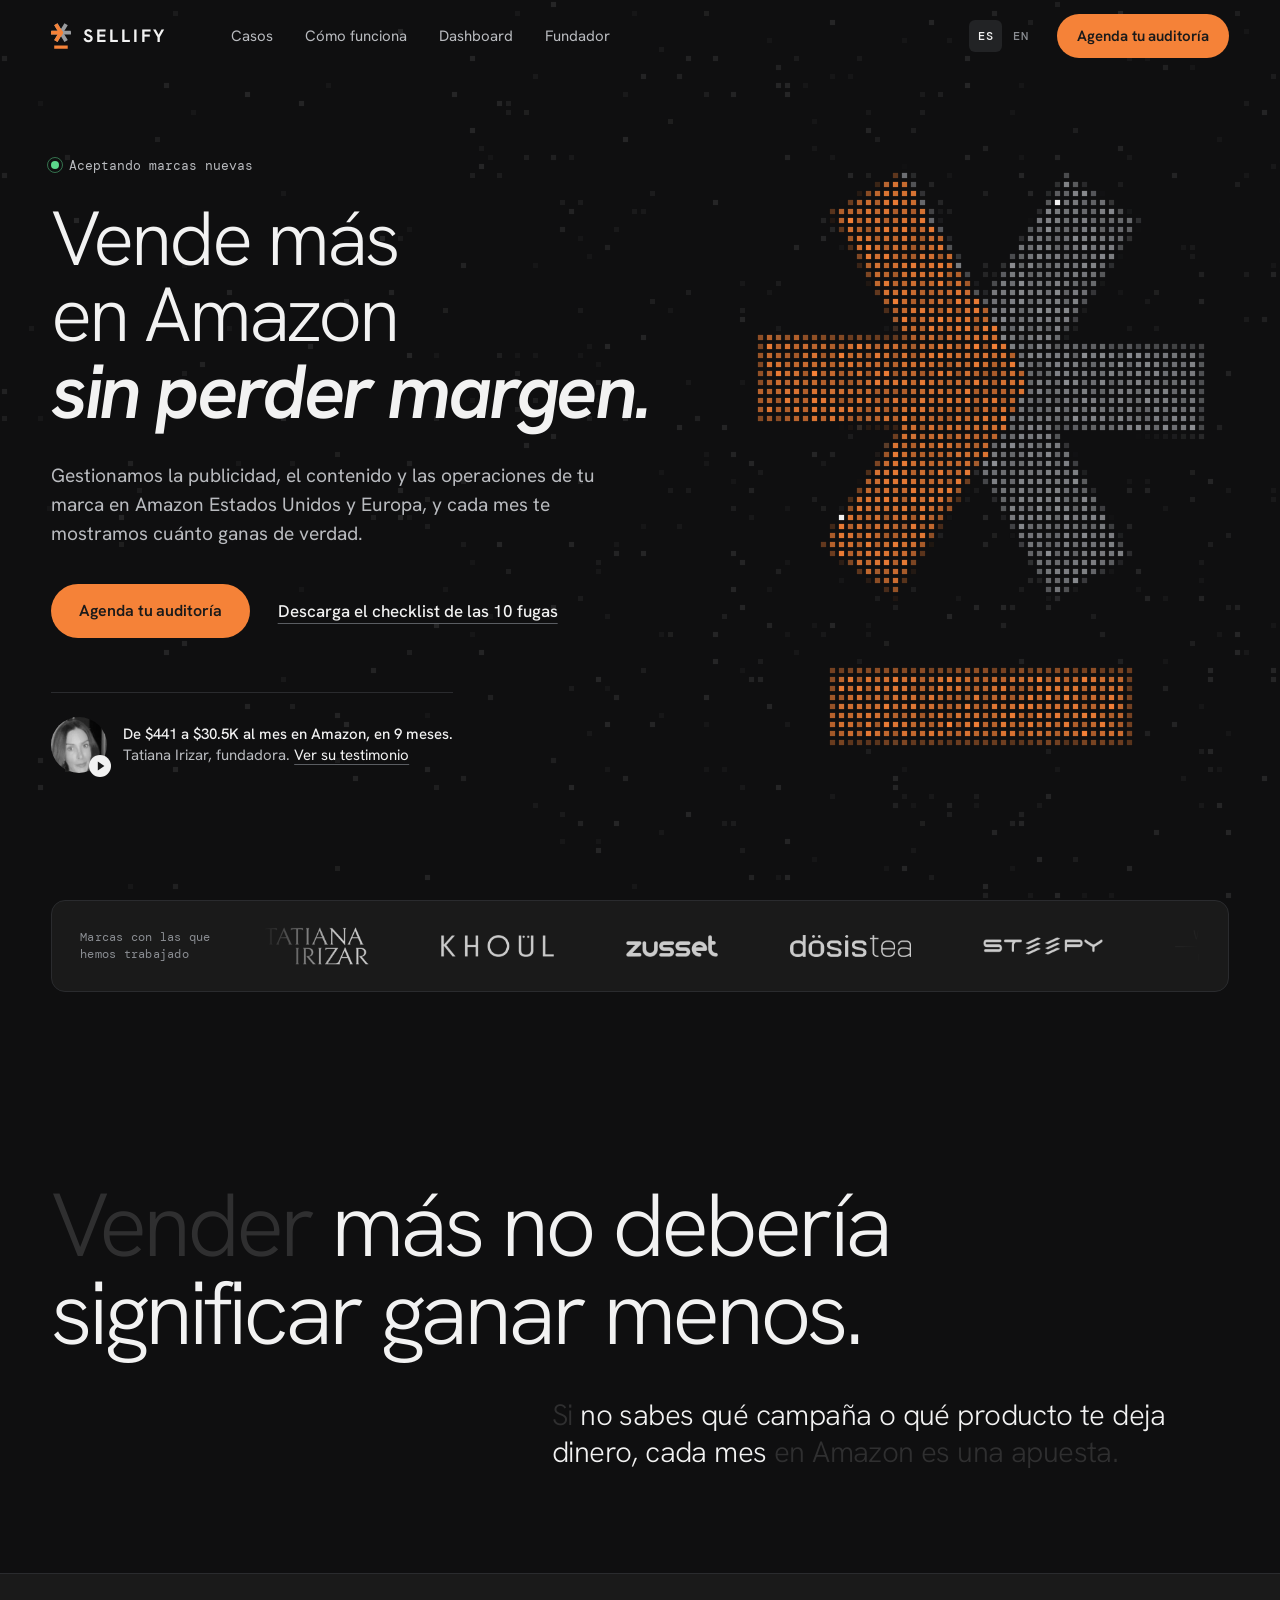
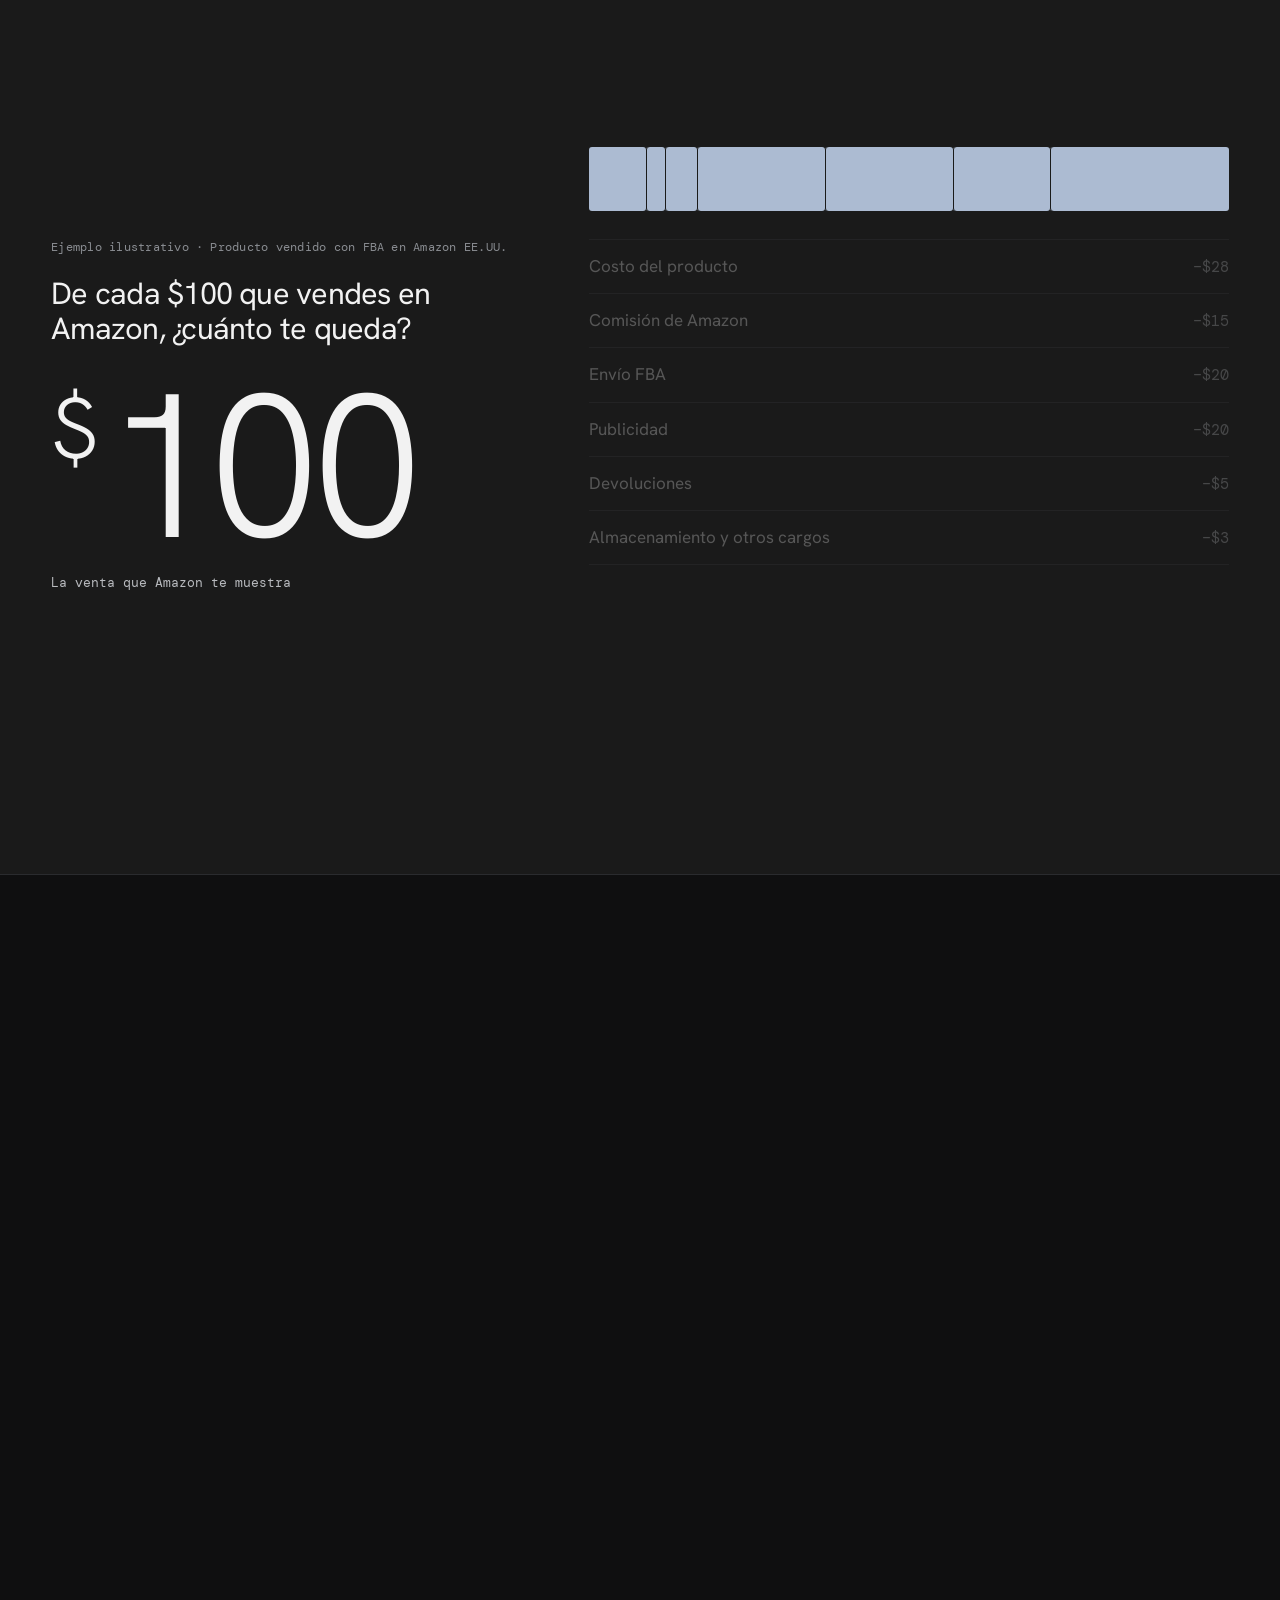
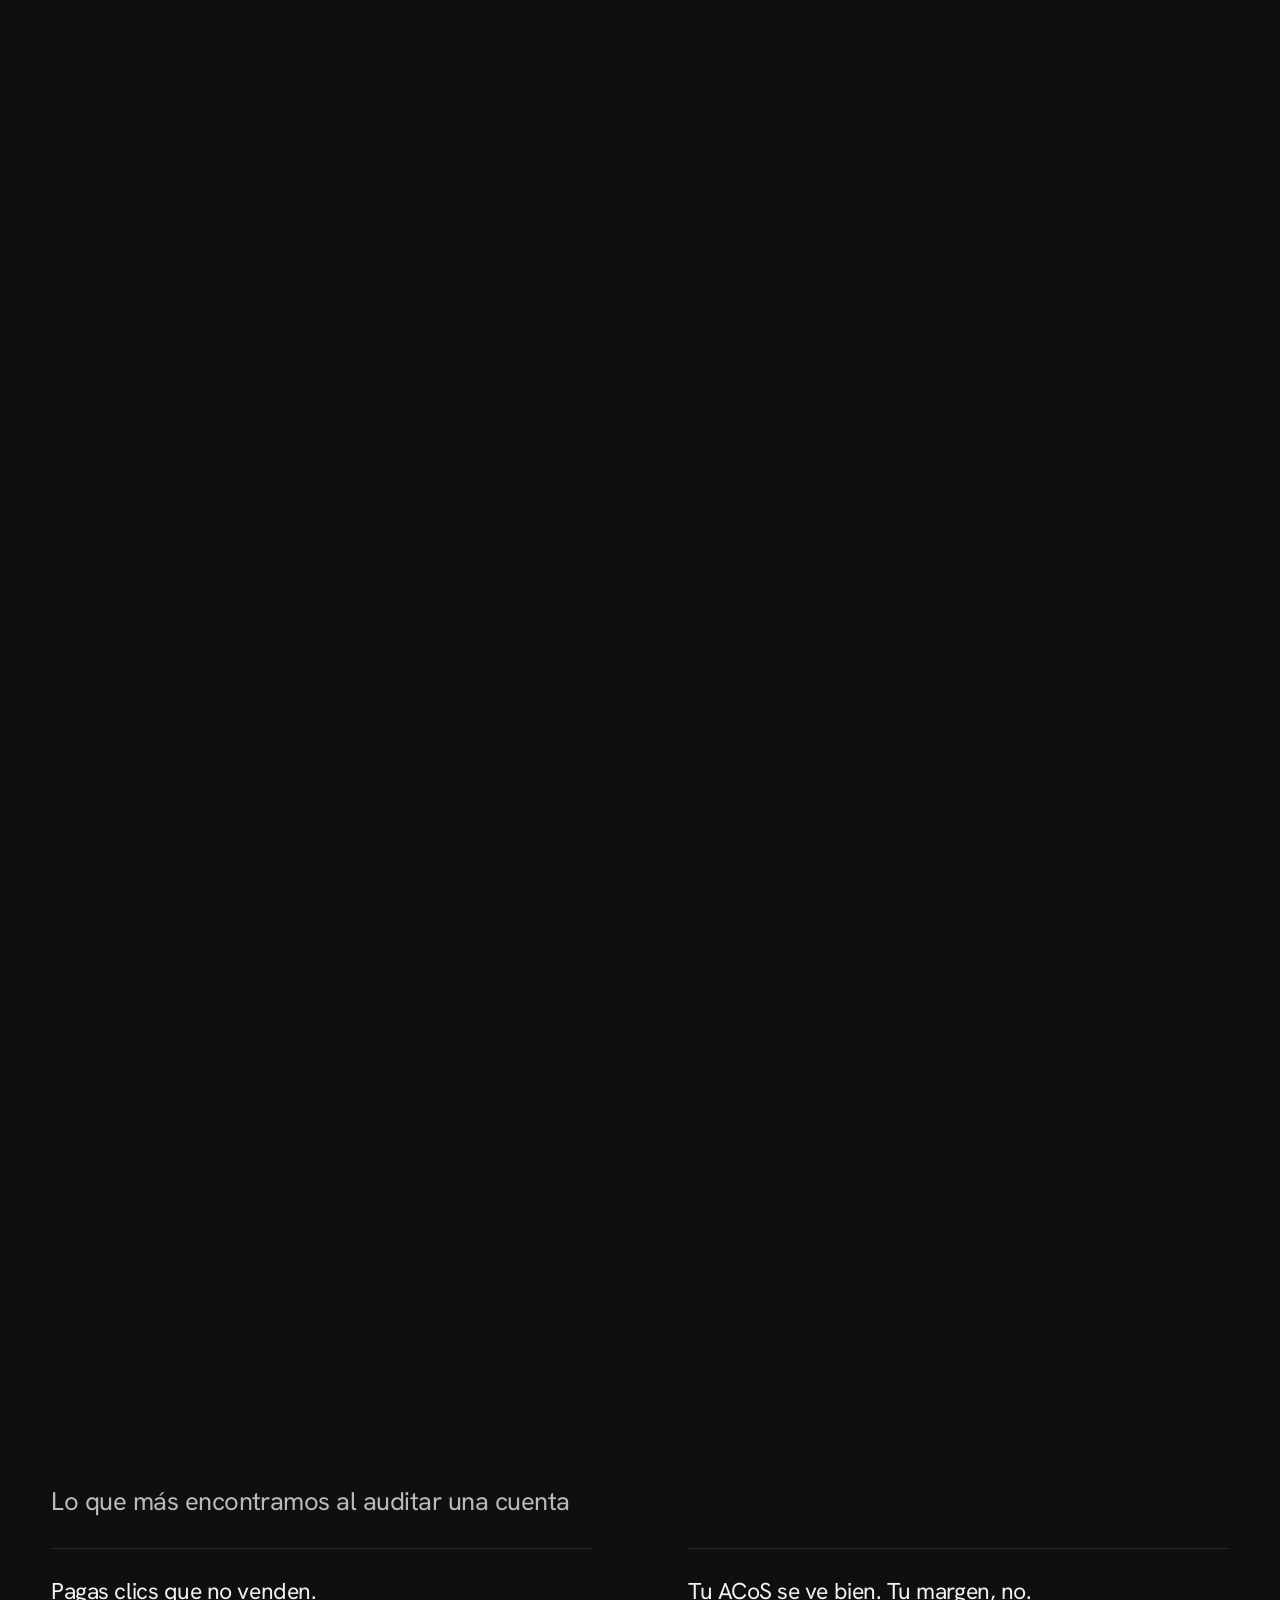
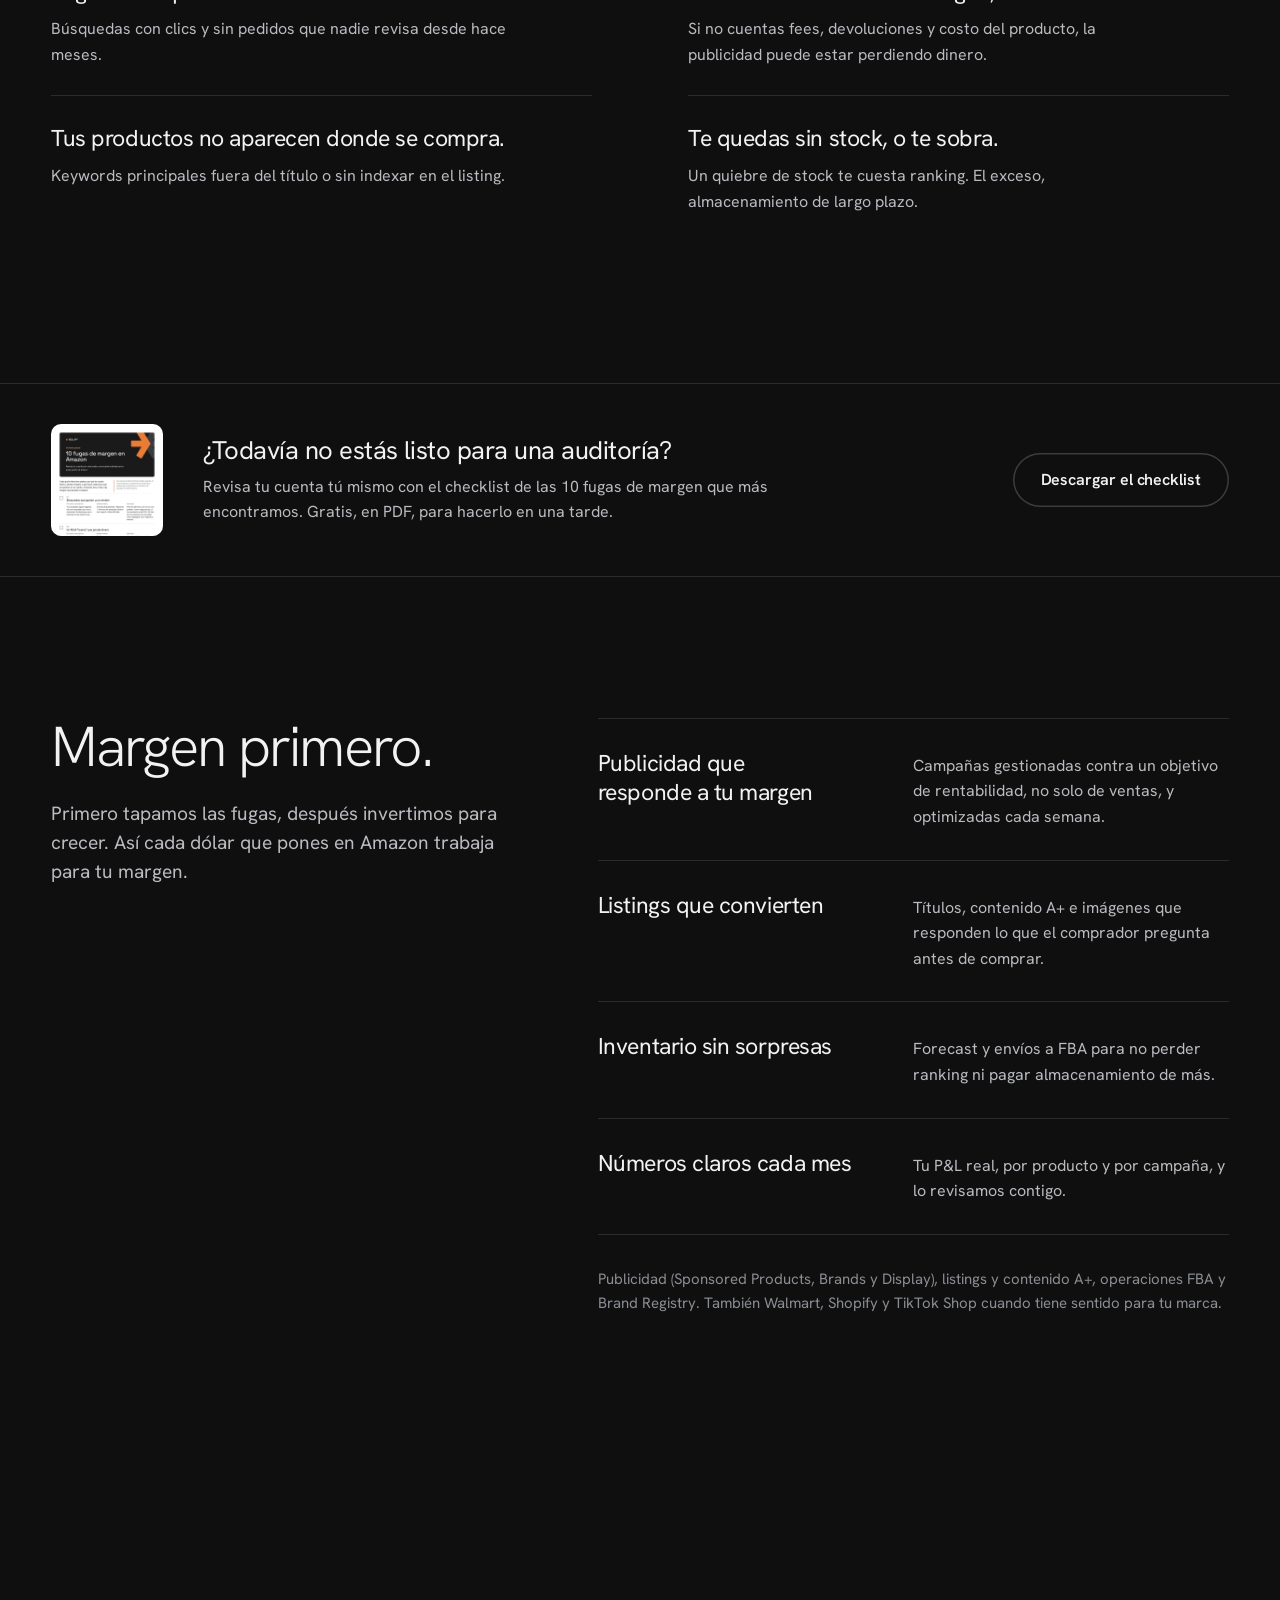
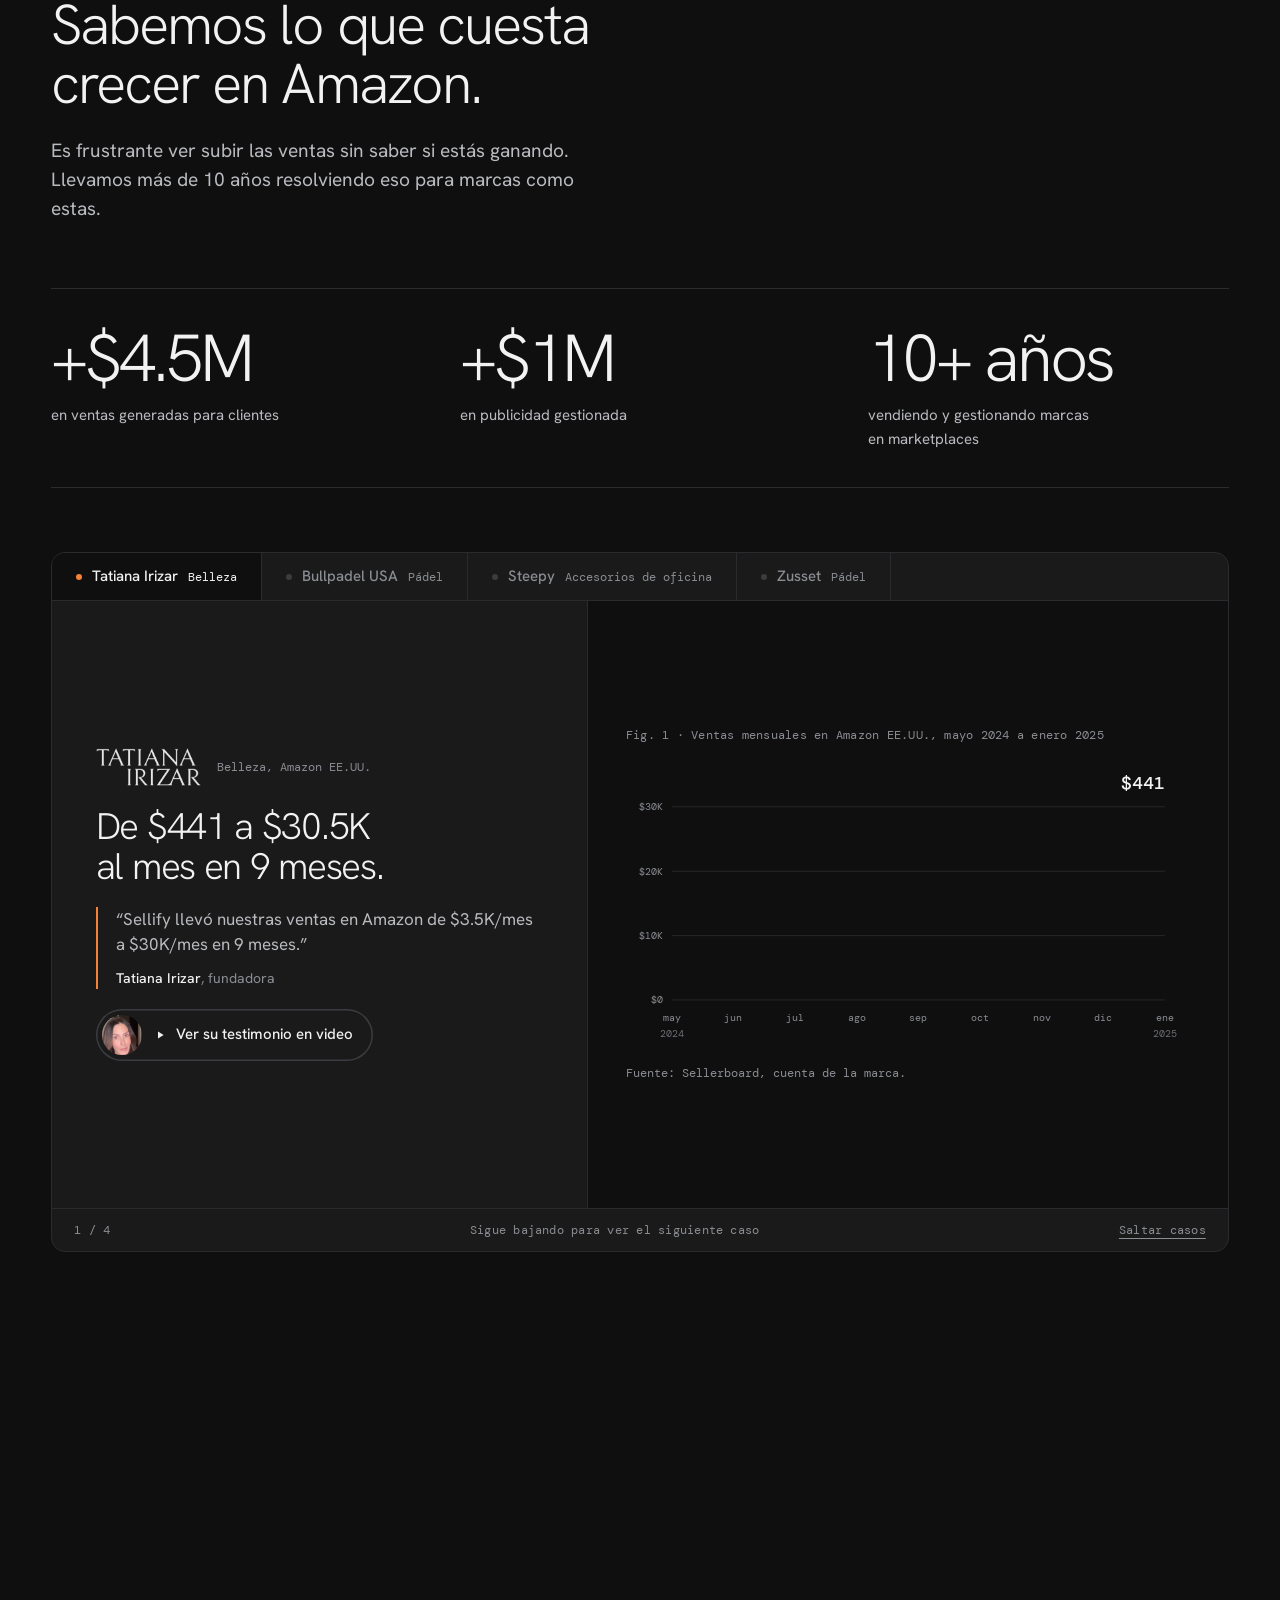
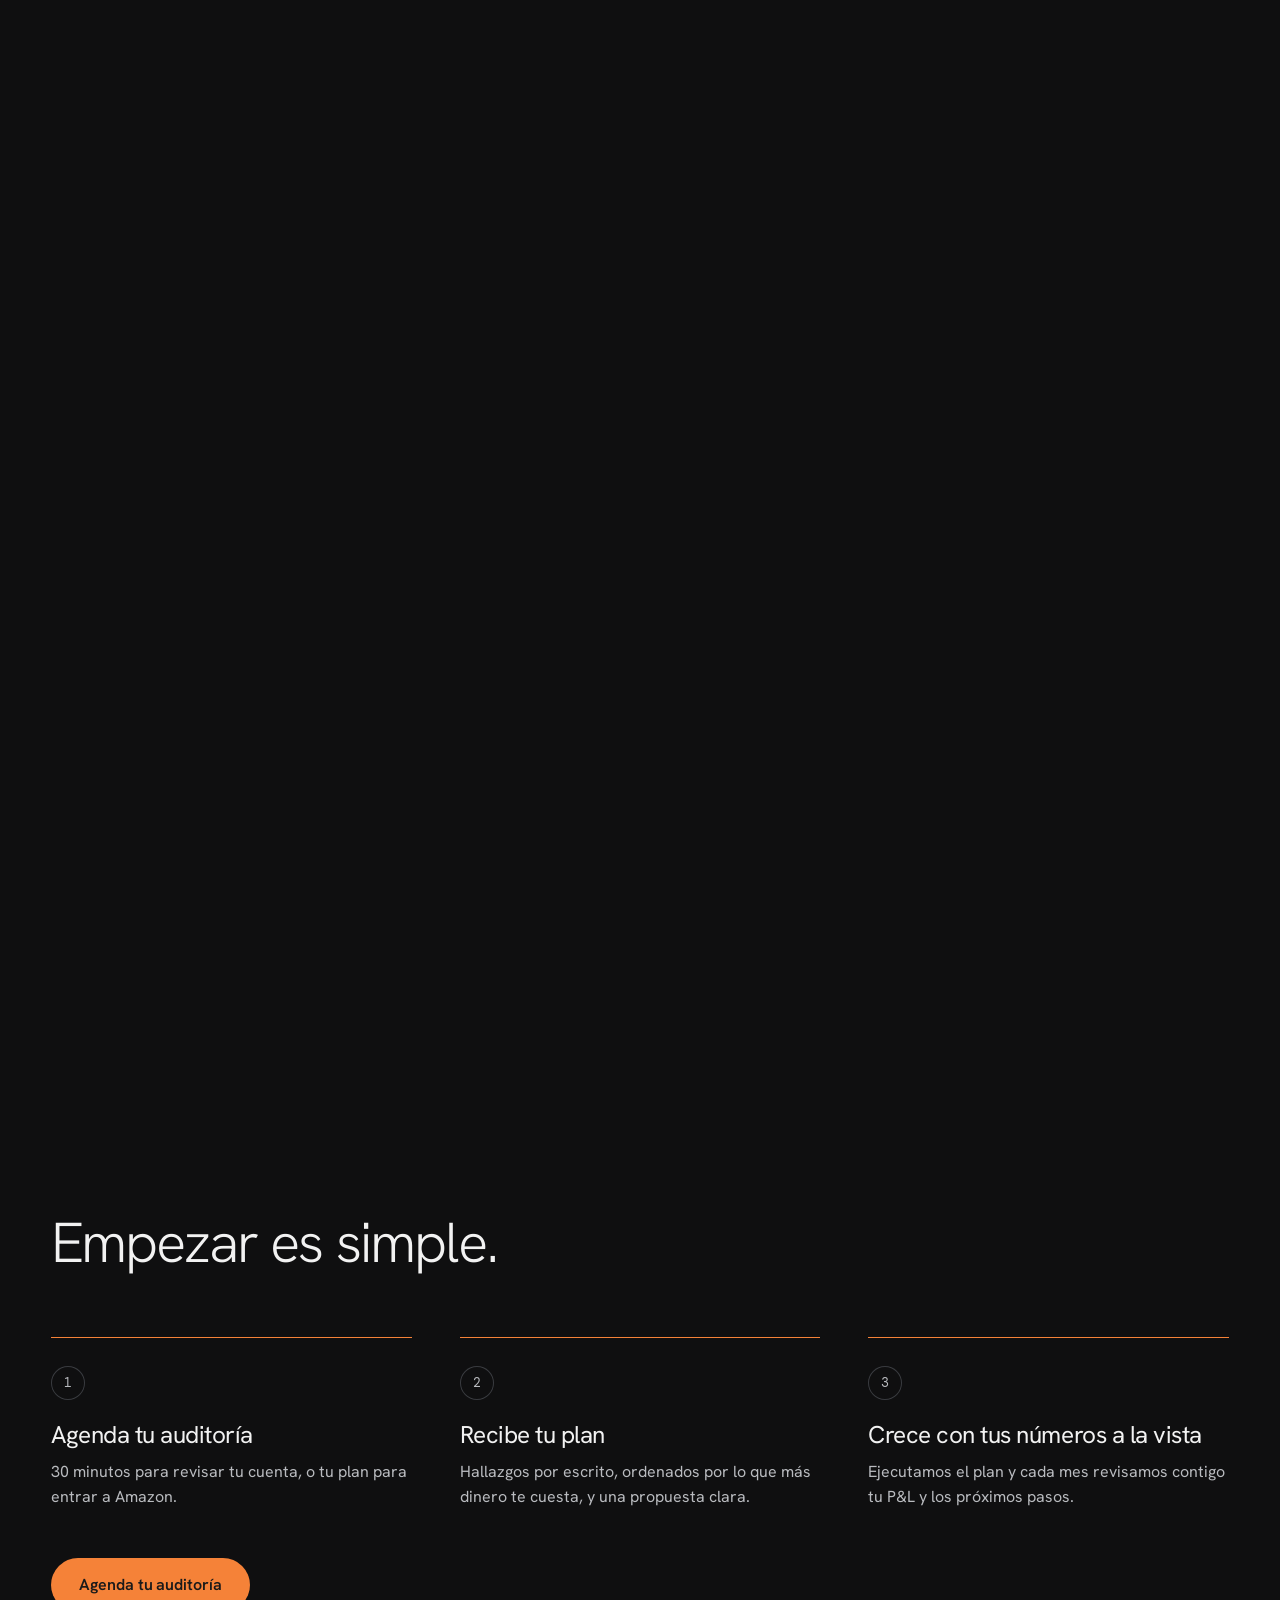
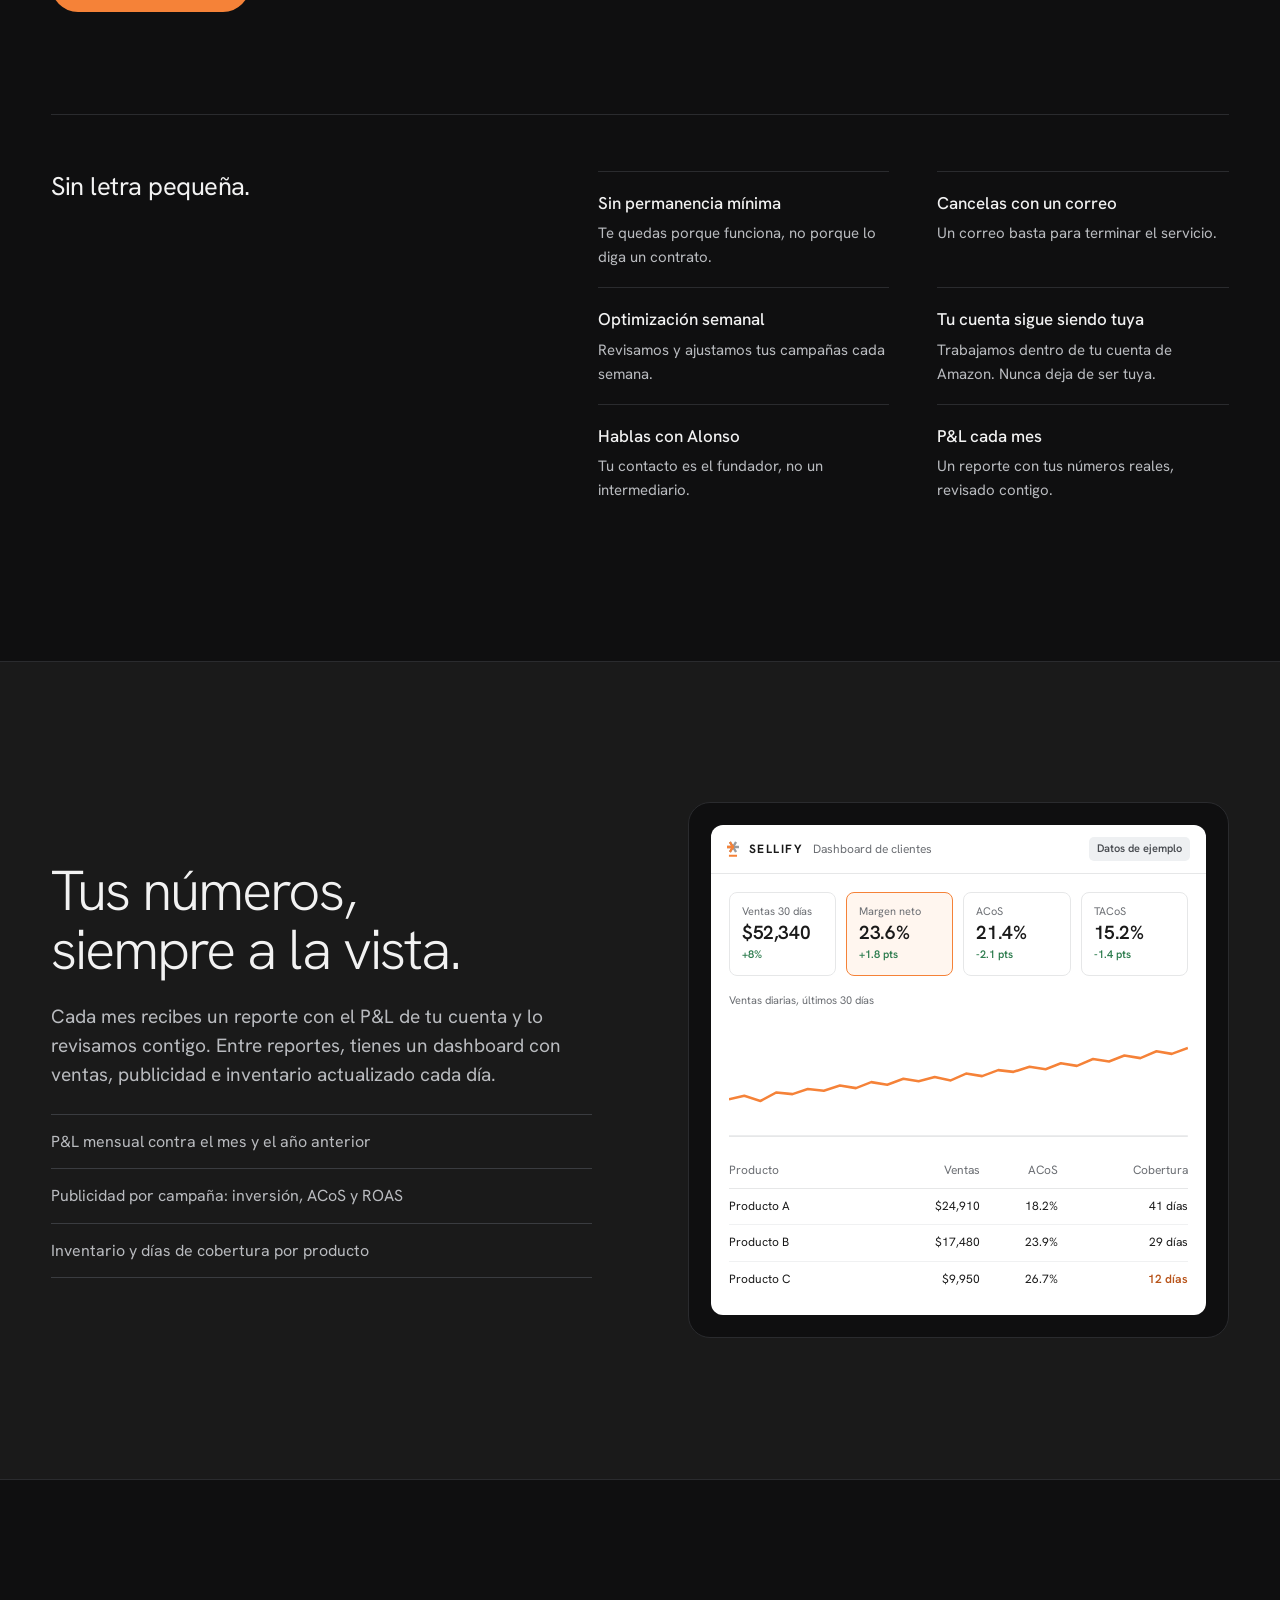
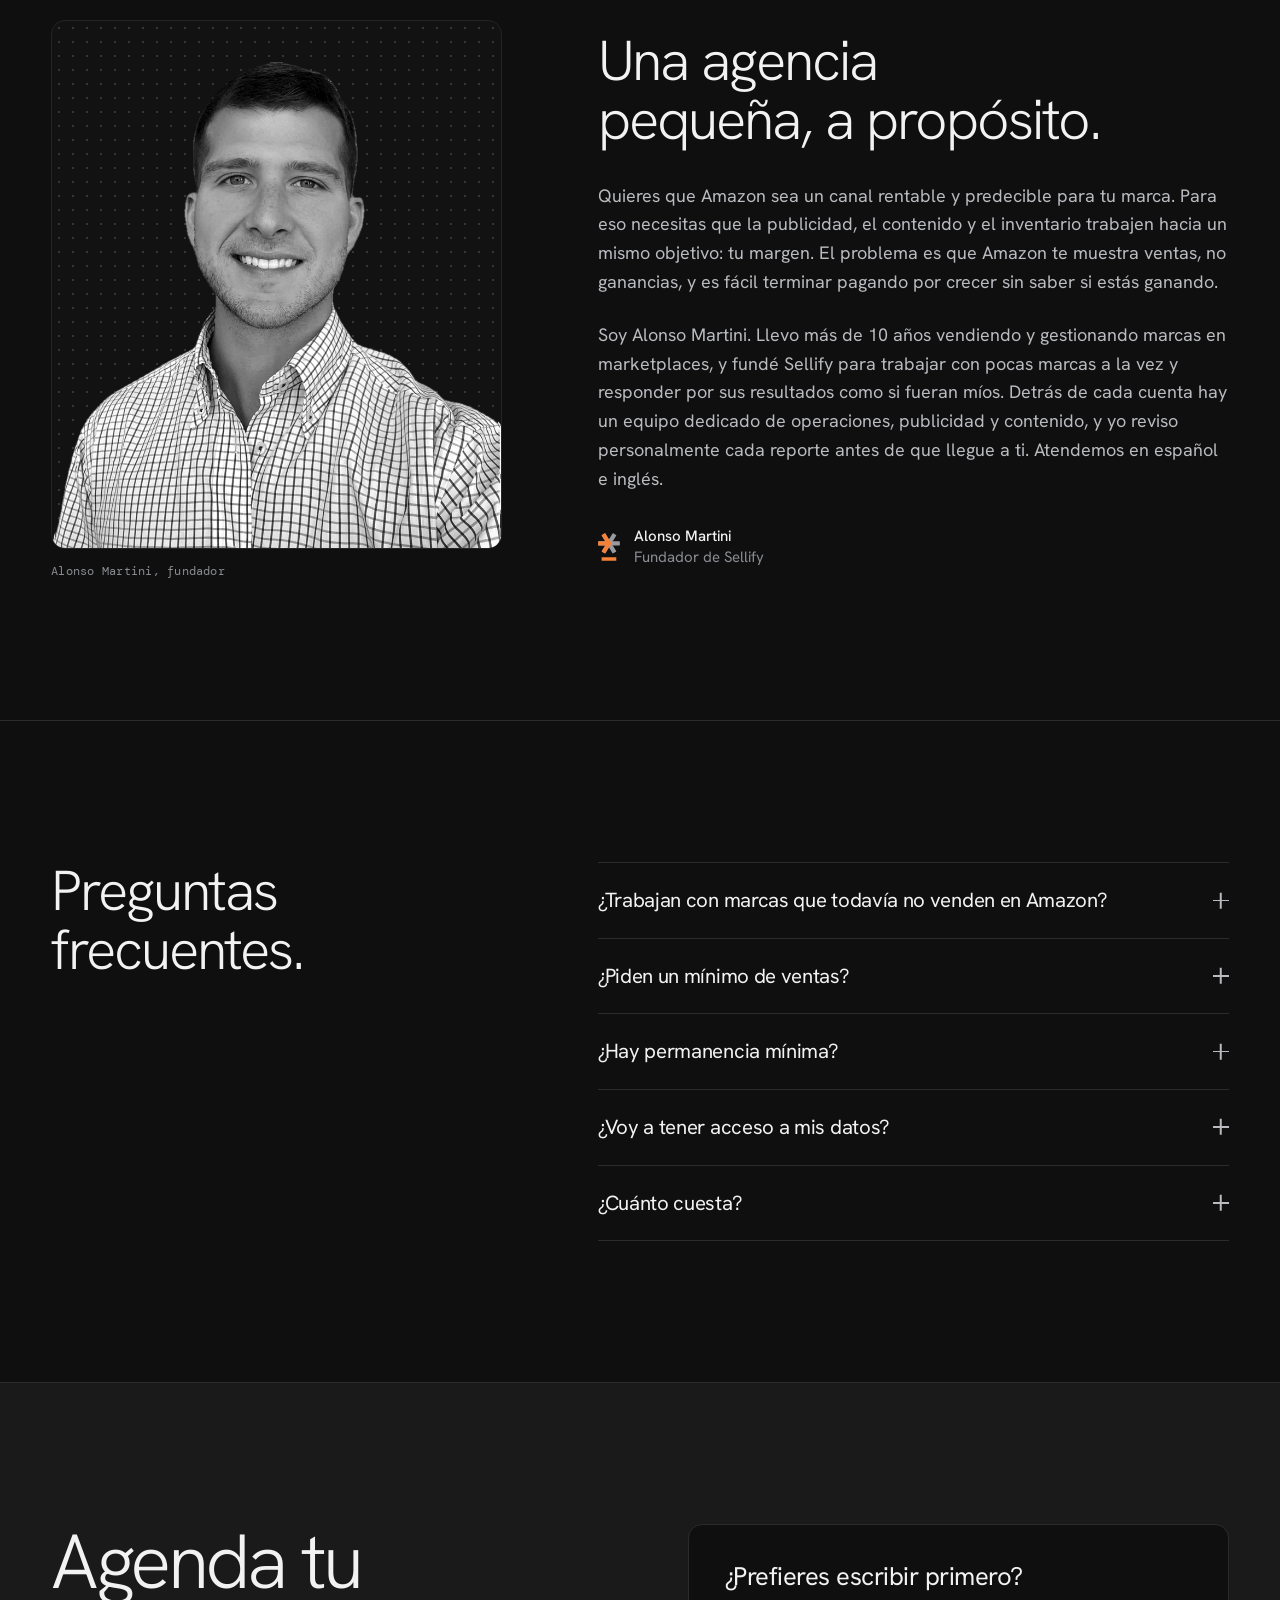
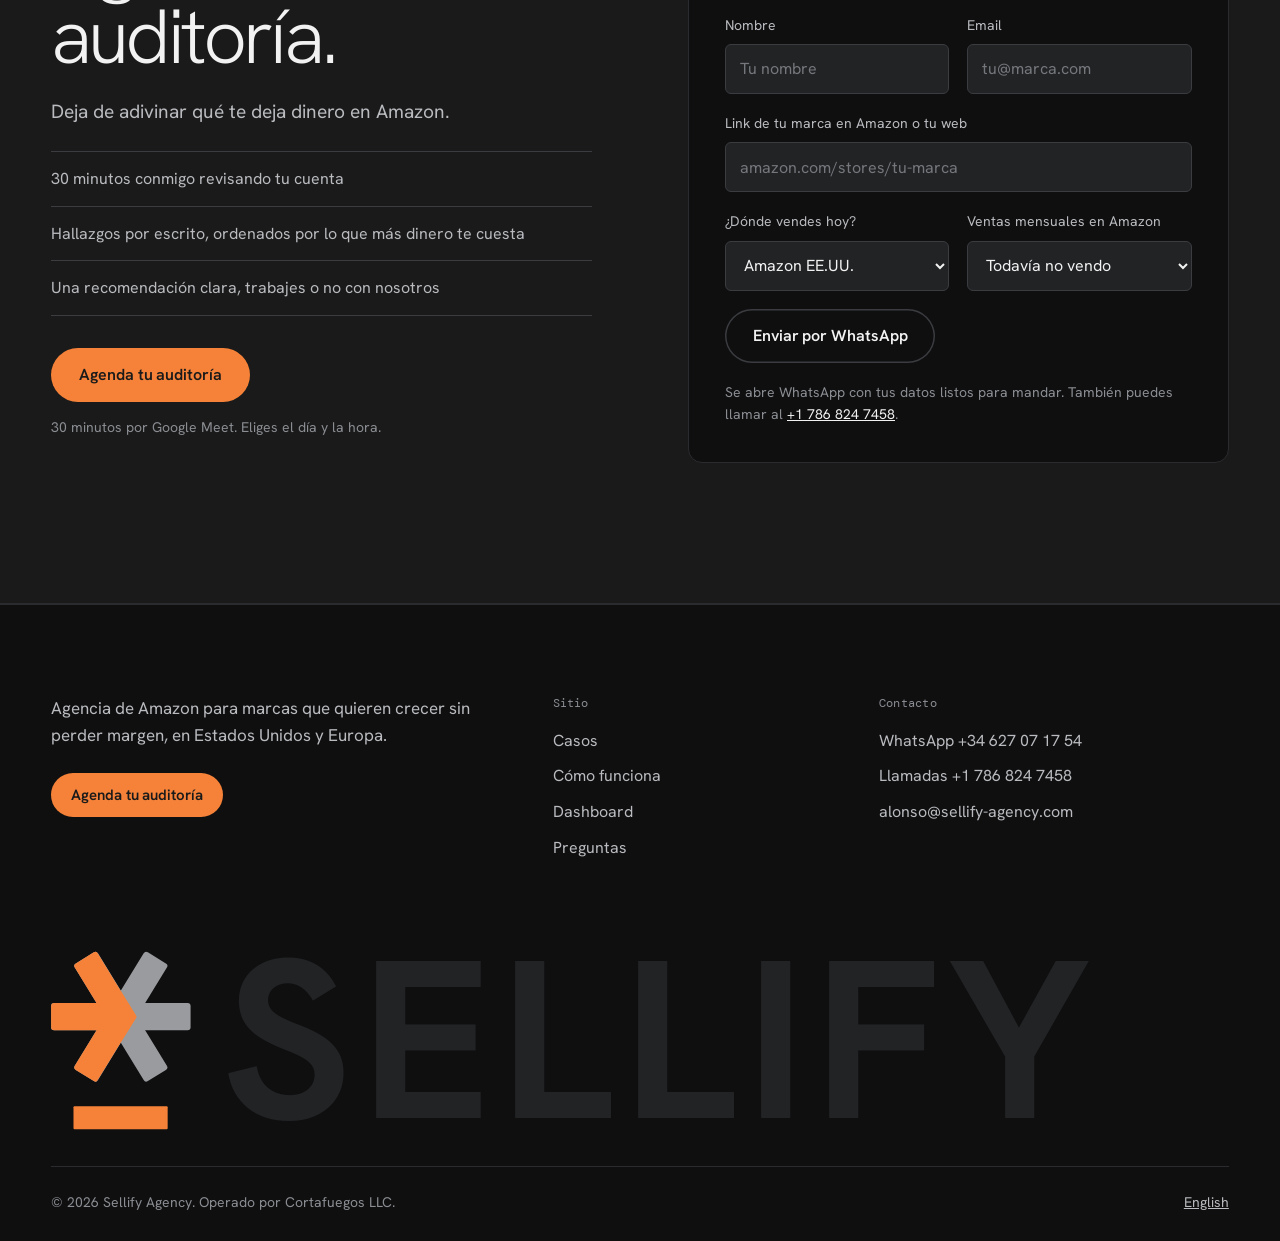
==== index.html @ 0baeda64 "Titular de Tatiana con la cifra de la gráfica y cinco logos nuevos - Caso y prueba del hero: de $441" ====
<!doctype html>
<html lang="es">
<head>
<meta charset="utf-8">
<meta name="viewport" content="width=device-width, initial-scale=1">
<title>Sellify | Agencia de Amazon: vende más sin perder margen</title>
<meta name="description" content="Muchas marcas venden más en Amazon y ganan menos. Sellify gestiona tu publicidad, contenido y operaciones con tu P&amp;L a la vista, para que crezcas sin perder margen.">
<link rel="canonical" href="https://www.sellify.us/">
<link rel="alternate" hreflang="es" href="https://www.sellify.us/">
<link rel="alternate" hreflang="en" href="https://www.sellify.us/en/">
<link rel="alternate" hreflang="x-default" href="https://www.sellify.us/">
<meta name="theme-color" content="#0F0F10">
<link rel="icon" href="/assets/favicon.svg" type="image/svg+xml">
<link rel="apple-touch-icon" href="/assets/apple-touch-icon.png">
<meta property="og:type" content="website">
<meta property="og:url" content="https://www.sellify.us/">
<meta property="og:title" content="Sellify | Vende más en Amazon sin perder margen">
<meta property="og:description" content="Gestionamos la publicidad, el contenido y las operaciones de tu marca en Amazon Estados Unidos y Europa, con tu P&amp;L real cada mes.">
<meta property="og:image" content="https://www.sellify.us/assets/og-image.png">
<meta property="og:image:width" content="1200">
<meta property="og:image:height" content="630">
<meta property="og:locale" content="es_ES">
<meta property="og:locale:alternate" content="en_US">
<meta name="twitter:card" content="summary_large_image">
<link rel="preload" href="/assets/fonts/hanken-grotesk-latin-wght-normal.woff2" as="font" type="font/woff2" crossorigin>
<script type="application/ld+json">
{"@context":"https://schema.org","@type":"Organization","name":"Sellify Agency","legalName":"Cortafuegos LLC","url":"https://www.sellify.us/","logo":"https://www.sellify.us/assets/apple-touch-icon.png","email":"alonso@sellify-agency.com","telephone":"+1-786-824-7458","founder":{"@type":"Person","name":"Alonso Martini"},"areaServed":["US","ES","DE"],"knowsLanguage":["es","en"]}
</script>
<script>(function(d){d.className+=' js';setTimeout(function(){d.className+=' ready'},2500)})(document.documentElement)</script>
<link rel="stylesheet" href="/site.css">
<script defer src="/_vercel/insights/script.js"></script>
</head>
<body>
<a class="skip" href="#inicio">Saltar al contenido</a>

<header class="hdr" data-hdr>
  <div class="wrap hdr__in">
    <a href="#inicio" class="brand" aria-label="Sellify, inicio"><svg width="20" height="26" viewBox="0 -4 548 708" aria-hidden="true"><use href="#sx-mark"></use></svg><span class="brand__word">SELLIFY</span></a>
    <nav class="nav" aria-label="Principal"><a href="#casos">Casos</a><a href="#como-funciona">Cómo funciona</a><a href="#dashboard">Dashboard</a><a href="#fundador">Fundador</a></nav>
    <div class="hdr__end">
      <div class="lang" role="group" aria-label="Idioma"><span aria-current="true">ES</span><a href="/en/" hreflang="en" lang="en" data-set-lang="en" aria-label="English">EN</a></div>
      <a href="https://calendar.app.google/2jLD97aqcqJvhxJu5" class="btn btn--sm" target="_blank" rel="noopener"><span class="btn__long">Agenda tu auditoría</span><span class="btn__short">Auditoría</span></a>
    </div>
  </div>
</header>

<svg width="0" height="0" style="position:absolute" aria-hidden="true">
  <defs>
    <clipPath id="sx-clip"><polygon points="-20,-20 166,-20 336,258 53,720 -20,720"></polygon></clipPath>
    <g id="sx-bars">
      <rect x="0" y="204.5" width="548" height="107" rx="12"></rect>
      <rect x="3" y="204.5" width="542" height="107" rx="12" transform="rotate(58.5 274 258)"></rect>
      <rect x="3" y="204.5" width="542" height="107" rx="12" transform="rotate(-58.5 274 258)"></rect>
    </g>
    <g id="sx-mark">
      <use href="#sx-bars" fill="#999B9E"></use>
      <use href="#sx-bars" fill="#F58238" clip-path="url(#sx-clip)"></use>
      <rect x="88" y="610" width="370" height="90" rx="4" fill="#F58238"></rect>
    </g>
  </defs>
</svg>

<main id="inicio">

<section class="hero" data-hero>
  <canvas class="hero__canvas" data-mark-canvas aria-hidden="true"></canvas>
  <div class="wrap hero__in">
    <div class="hero__copy">
      <p class="status" data-in><span class="status__dot" aria-hidden="true"></span>Aceptando marcas nuevas</p>
      <h1 class="hero__h1"><span class="ln"><span data-line>Vende más en Amazon</span></span> <span class="ln"><span data-line><em>sin perder margen.</em></span></span></h1>
      <p class="hero__sub" data-in>Gestionamos la publicidad, el contenido y las operaciones de tu marca en Amazon Estados Unidos y Europa, y cada mes te mostramos cuánto ganas de verdad.</p>
      <div class="hero__actions" data-in>
        <a href="https://calendar.app.google/2jLD97aqcqJvhxJu5" class="btn" target="_blank" rel="noopener">Agenda tu auditoría</a>
        <a href="/assets/checklist-10-fugas-de-margen-amazon.pdf" class="link" target="_blank" rel="noopener">Descarga el checklist de las 10 fugas</a>
      </div>
      <a class="proof" href="#casos" data-video-open data-in>
        <span class="proof__thumb"><img src="/assets/tatiana-thumb.webp" width="128" height="128" alt=""><svg viewBox="0 0 20 20" aria-hidden="true"><circle cx="10" cy="10" r="10" fill="#F2F2F2"/><path d="M8 6v8l6-4z" fill="#1A1A1A"/></svg></span>
        <span><b>De $441 a $30.5K al mes en Amazon, en 9 meses.</b>Tatiana Irizar, fundadora. <span class="proof__cta">Ver su testimonio</span></span>
      </a>
    </div>
    <div class="hero__art" data-mark-anchor aria-hidden="true"></div>
  </div>
</section>

<section class="logos" aria-label="Clientes">
  <div class="wrap">
    <div class="logos__box">
      <p class="cap">Marcas con las que hemos trabajado</p>
      <div class="marquee" data-marquee>
        <ul class="marquee__track">
          <li><img src="/assets/logos/tatiana-irizar.webp" width="105" height="38" alt="Tatiana Irizar"></li>
          <li><img src="/assets/logos/khoul.webp" width="113" height="22" alt="Khoul"></li>
          <li><img src="/assets/logos/zusset.webp" width="92" height="22" alt="Zusset"></li>
          <li><img src="/assets/logos/dosis-tea.webp" width="121" height="22" alt="Dösis Tea"></li>
          <li><img src="/assets/logos/steepy.webp" width="120" height="18" alt="Steepy"></li>
          <li><img src="/assets/logos/valentina-gordon.webp" width="129" height="32" alt="Valentina Gordon"></li>
          <li><img src="/assets/logos/bullpadel.webp" width="125" height="26" alt="Bullpadel USA"></li>
          <li><img src="/assets/logos/bb-belen-berbel.webp" width="39" height="34" alt="BB by Belén Berbel"></li>
          <li><img src="/assets/logos/psychodelic.webp" width="45" height="46" alt="Psychodelic"></li>
        </ul>
      </div>
    </div>
  </div>
</section>

<section id="problema" class="say">
  <div class="wrap">
    <h2 class="say__h" data-words>Vender más no debería significar ganar menos.</h2>
    <p class="say__p" data-words>Si no sabes qué campaña o qué producto te deja dinero, cada mes en Amazon es una apuesta.</p>
  </div>
</section>

<section class="pl" data-pl aria-labelledby="pl-title">
  <div class="wrap pl__in">
    <div class="pl__left">
      <p class="cap">Ejemplo ilustrativo · Producto vendido con FBA en Amazon EE.UU.</p>
      <h3 class="pl__title" id="pl-title">De cada $100 que vendes en Amazon, ¿cuánto te queda?</h3>
      <p class="pl__big"><span class="pl__cur">$</span><span data-pl-num>9</span></p>
      <p class="pl__state"><span data-pl-state data-a="La venta que Amazon te muestra" data-m="Lo que va quedando" data-b="Lo que te queda">Lo que te queda</span></p>
    </div>
    <div class="pl__right">
      <div class="pl__track" aria-hidden="true">
        <i class="pl__keep" data-pl-keep></i>
        <i class="pl__seg" style="left:72%;width:28%" data-pl-seg></i><i class="pl__seg" style="left:57%;width:15%" data-pl-seg></i><i class="pl__seg" style="left:37%;width:20%" data-pl-seg></i><i class="pl__seg" style="left:17%;width:20%" data-pl-seg></i><i class="pl__seg" style="left:12%;width:5%" data-pl-seg></i><i class="pl__seg" style="left:9%;width:3%" data-pl-seg></i>
        <span class="pl__goal" data-pl-goal><span>Margen sano: $15</span></span>
      </div>
      <ol class="pl__rows">
        <li data-pl-row data-amt="28"><span>Costo del producto</span><b>−$28</b></li><li data-pl-row data-amt="15"><span>Comisión de Amazon</span><b>−$15</b></li><li data-pl-row data-amt="20"><span>Envío FBA</span><b>−$20</b></li><li data-pl-row data-amt="20"><span>Publicidad</span><b>−$20</b></li><li data-pl-row data-amt="5"><span>Devoluciones</span><b>−$5</b></li><li data-pl-row data-amt="3"><span>Almacenamiento y otros cargos</span><b>−$3</b></li>
      </ol>
      <div class="pl__foot" data-pl-foot>
        <p class="pl__punch">Amazon te muestra los $100. Te quedan $9, cuando un margen sano ronda los $15. Cerrar esa diferencia es nuestro trabajo.</p>
        <p class="pl__note">El reparto real de cada producto aparece en tu P&amp;L.</p>
      </div>
    </div>
  </div>
</section>

<section class="sec sec--tight">
  <div class="wrap">
    <h2 class="h3 problems__title">Lo que más encontramos al auditar una cuenta</h2>
    <ul class="problems"><li><h3>Pagas clics que no venden.</h3><p>Búsquedas con clics y sin pedidos que nadie revisa desde hace meses.</p></li><li><h3>Tu ACoS se ve bien. Tu margen, no.</h3><p>Si no cuentas fees, devoluciones y costo del producto, la publicidad puede estar perdiendo dinero.</p></li><li><h3>Tus productos no aparecen donde se compra.</h3><p>Keywords principales fuera del título o sin indexar en el listing.</p></li><li><h3>Te quedas sin stock, o te sobra.</h3><p>Un quiebre de stock te cuesta ranking. El exceso, almacenamiento de largo plazo.</p></li></ul>
  </div>
</section>

<section class="band" aria-label="Checklist gratuito">
  <div class="wrap band__in">
    <img class="band__img" src="/assets/checklist-preview-es.webp" width="480" height="480" alt="Portada del checklist 10 fugas de margen en Amazon" loading="lazy">
    <div class="band__copy">
      <h2 class="h3">¿Todavía no estás listo para una auditoría?</h2>
      <p>Revisa tu cuenta tú mismo con el checklist de las 10 fugas de margen que más encontramos. Gratis, en PDF, para hacerlo en una tarde.</p>
    </div>
    <a class="btn btn--ghost" href="/assets/checklist-10-fugas-de-margen-amazon.pdf" target="_blank" rel="noopener">Descargar el checklist</a>
  </div>
</section>

<section id="margen" class="sec">
  <div class="wrap duo">
    <div class="duo__head">
      <h2 class="h2">Margen primero.</h2>
      <p class="lead">Primero tapamos las fugas, después invertimos para crecer. Así cada dólar que pones en Amazon trabaja para tu margen.</p>
    </div>
    <div>
      <ul class="rows" data-rows><li><h3>Publicidad que responde a tu margen</h3><p>Campañas gestionadas contra un objetivo de rentabilidad, no solo de ventas, y optimizadas cada semana.</p></li><li><h3>Listings que convierten</h3><p>Títulos, contenido A+ e imágenes que responden lo que el comprador pregunta antes de comprar.</p></li><li><h3>Inventario sin sorpresas</h3><p>Forecast y envíos a FBA para no perder ranking ni pagar almacenamiento de más.</p></li><li><h3>Números claros cada mes</h3><p>Tu P&amp;L real, por producto y por campaña, y lo revisamos contigo.</p></li></ul>
      <p class="duo__note">Publicidad (Sponsored Products, Brands y Display), listings y contenido A+, operaciones FBA y Brand Registry. También Walmart, Shopify y TikTok Shop cuando tiene sentido para tu marca.</p>
    </div>
  </div>
</section>

<section id="casos" class="cases">
  <div class="wrap">
    <div class="head">
      <h2 class="h2">Sabemos lo que cuesta crecer en Amazon.</h2>
      <p class="lead">Es frustrante ver subir las ventas sin saber si estás ganando. Llevamos más de 10 años resolviendo eso para marcas como estas.</p>
    </div>
    <dl class="stats" data-stats><div><dt><span data-n="4.5" data-dec="1" data-pre="+$" data-suf="M">+$4.5M</span></dt><dd>en ventas generadas para clientes</dd></div><div><dt><span data-n="1" data-dec="0" data-pre="+$" data-suf="M">+$1M</span></dt><dd>en publicidad gestionada</dd></div><div><dt><span data-n="10" data-dec="0" data-pre="" data-suf="+ años">10+ años</span></dt><dd>vendiendo y gestionando marcas en marketplaces</dd></div></dl>
  </div>
  <div class="viewer" data-viewer>
    <div class="wrap">
      <div class="viewer__frame">
        <div class="viewer__tabs" role="tablist" aria-label="Casos de clientes"><button type="button" class="tab" role="tab" id="tab-0" aria-controls="case-0" aria-selected="true" data-tab="0"><b>Tatiana Irizar</b><span>Belleza</span></button><button type="button" class="tab" role="tab" id="tab-1" aria-controls="case-1" aria-selected="false" data-tab="1"><b>Bullpadel USA</b><span>Pádel</span></button><button type="button" class="tab" role="tab" id="tab-2" aria-controls="case-2" aria-selected="false" data-tab="2"><b>Steepy</b><span>Accesorios de oficina</span></button><button type="button" class="tab" role="tab" id="tab-3" aria-controls="case-3" aria-selected="false" data-tab="3"><b>Zusset</b><span>Pádel</span></button></div>
        <div class="viewer__body">
      <article class="case" id="case-0" role="tabpanel" aria-labelledby="tab-0" data-case="0">
        <div class="case__copy">
          <p class="case__brand"><img src="/assets/logos/tatiana-irizar.webp" width="105" height="38" alt="Tatiana Irizar" loading="lazy"><span>Belleza, Amazon EE.UU.</span></p>
          <h3 class="case__result">De $441 a $30.5K al mes en 9 meses.</h3>
          
          <blockquote class="case__quote"><p>“Sellify llevó nuestras ventas en Amazon de $3.5K/mes a $30K/mes en 9 meses.”</p><footer><b>Tatiana Irizar</b>, fundadora</footer></blockquote>
          <button type="button" class="play" data-video-open hidden><img src="/assets/tatiana-thumb.webp" width="128" height="128" alt="" loading="lazy"><svg viewBox="0 0 20 20" aria-hidden="true"><path d="M7.5 5.5v9l7-4.5z" fill="currentColor"></path></svg><span>Ver su testimonio en video</span></button>
        </div>
        <figure class="case__fig case__fig--chart" data-fig="chart">
          <figcaption class="cap">Fig. 1 · Ventas mensuales en Amazon EE.UU., mayo 2024 a enero 2025</figcaption>
          <svg class="chart" viewBox="0 0 640 320" role="img" aria-label="Gráfica de ventas mensuales de Tatiana Irizar en Amazon: de $441 en mayo de 2024 a $30,546 en enero de 2025.">
            <defs>
              <linearGradient id="chart-fill" x1="0" y1="0" x2="0" y2="1"><stop offset="0" stop-color="#F58238" stop-opacity=".30"></stop><stop offset="1" stop-color="#F58238" stop-opacity="0"></stop></linearGradient>
              <clipPath id="chart-clip"><rect x="0" y="0" width="640" height="320" data-chart-clip></rect></clipPath>
            </defs>
            <line x1="52" y1="268.0" x2="612" y2="268.0" class="chart__grid"></line><text x="42" y="272.0" text-anchor="end" class="chart__tick">$0</text><line x1="52" y1="194.9" x2="612" y2="194.9" class="chart__grid"></line><text x="42" y="198.9" text-anchor="end" class="chart__tick">$10K</text><line x1="52" y1="121.8" x2="612" y2="121.8" class="chart__grid"></line><text x="42" y="125.8" text-anchor="end" class="chart__tick">$20K</text><line x1="52" y1="48.6" x2="612" y2="48.6" class="chart__grid"></line><text x="42" y="52.6" text-anchor="end" class="chart__tick">$30K</text>
            <text x="52.0" y="292" text-anchor="middle" class="chart__tick">may</text><text x="122.0" y="292" text-anchor="middle" class="chart__tick">jun</text><text x="192.0" y="292" text-anchor="middle" class="chart__tick">jul</text><text x="262.0" y="292" text-anchor="middle" class="chart__tick">ago</text><text x="332.0" y="292" text-anchor="middle" class="chart__tick">sep</text><text x="402.0" y="292" text-anchor="middle" class="chart__tick">oct</text><text x="472.0" y="292" text-anchor="middle" class="chart__tick">nov</text><text x="542.0" y="292" text-anchor="middle" class="chart__tick">dic</text><text x="612.0" y="292" text-anchor="middle" class="chart__tick">ene</text>
            <text x="52.0" y="310" text-anchor="middle" class="chart__year">2024</text><text x="612.0" y="310" text-anchor="middle" class="chart__year">2025</text>
            <g clip-path="url(#chart-clip)">
              <path d="M52.0,268 L52.0,264.8 L122.0,258.8 L192.0,190.7 L262.0,220.0 L332.0,226.5 L402.0,161.5 L472.0,177.8 L542.0,144.7 L612.0,44.6 L612.0,268 Z" fill="url(#chart-fill)"></path>
              <polyline points="52.0,264.8 122.0,258.8 192.0,190.7 262.0,220.0 332.0,226.5 402.0,161.5 472.0,177.8 542.0,144.7 612.0,44.6" class="chart__line"></polyline>
            </g>
            <circle cx="52.0" cy="264.8" r="4" class="chart__dot" data-dot></circle><circle cx="122.0" cy="258.8" r="4" class="chart__dot" data-dot></circle><circle cx="192.0" cy="190.7" r="4" class="chart__dot" data-dot></circle><circle cx="262.0" cy="220.0" r="4" class="chart__dot" data-dot></circle><circle cx="332.0" cy="226.5" r="4" class="chart__dot" data-dot></circle><circle cx="402.0" cy="161.5" r="4" class="chart__dot" data-dot></circle><circle cx="472.0" cy="177.8" r="4" class="chart__dot" data-dot></circle><circle cx="542.0" cy="144.7" r="4" class="chart__dot" data-dot></circle><circle cx="612.0" cy="44.6" r="6" class="chart__dot chart__dot--end" data-dot></circle>
            <text x="54.0" y="250.8" text-anchor="start" class="chart__val" data-chart-first>$441</text>
            <text x="612.0" y="28.6" text-anchor="end" class="chart__val chart__val--end" data-chart-last>$30,546</text>
          </svg>
          <p class="case__src">Fuente: Sellerboard, cuenta de la marca.</p>
        </figure>
      </article>
      <article class="case" id="case-1" role="tabpanel" aria-labelledby="tab-1" data-case="1">
        <div class="case__copy">
          <p class="case__brand"><img src="/assets/logos/bullpadel.webp" width="125" height="26" alt="Bullpadel USA" loading="lazy"><span>Pádel</span></p>
          <h3 class="case__result">-20% ACoS y +110% en ingresos, en 8 meses.</h3>
          
          <blockquote class="case__quote"><p>“Reconstruyeron por completo nuestra estrategia de PPC.”</p><footer><b>Carlos L.</b>, CFO</footer></blockquote>
          
        </div>
        <figure class="case__fig case__fig--photo" data-fig="stats">
          <figcaption class="cap">Fig. 2 · Resultado en 8 meses</figcaption>
          <div class="case__media"><div class="tile"><img onerror="this.onerror=null;this.src='https://m.media-amazon.com/images/I/515cgaxhbKL.jpg'" src="/_vercel/image?url=https%3A%2F%2Fm.media-amazon.com%2Fimages%2FI%2F515cgaxhbKL.jpg&amp;w=640&amp;q=80" alt="Pala de pádel Bullpadel Vertex 05" width="640" height="640" loading="lazy"></div><div class="bigs"><div class="big"><b><span data-n="110" data-pre="+" data-suf="%">+110%</span></b><span>ingresos</span></div><div class="big"><b><span data-n="20" data-pre="−" data-suf="%">−20%</span></b><span>ACoS</span></div></div></div>
        </figure>
      </article>
      <article class="case" id="case-2" role="tabpanel" aria-labelledby="tab-2" data-case="2">
        <div class="case__copy">
          <p class="case__brand"><img src="/assets/logos/steepy.webp" width="120" height="18" alt="Steepy" loading="lazy"><span>Accesorios de oficina</span></p>
          <h3 class="case__result">+85% en ventas, año contra año.</h3>
          
          <blockquote class="case__quote"><p>“El equipo de Sellify llegó con un plan claro, tomó el control de las operaciones diarias y optimizó completamente nuestros listings.”</p><footer><b>Alberto O.</b>, fundador</footer></blockquote>
          
        </div>
        <figure class="case__fig case__fig--photo" data-fig="bars">
          <figcaption class="cap">Fig. 3 · Ventas, año contra año</figcaption>
          <div class="case__media"><div class="tile"><img onerror="this.onerror=null;this.src='https://m.media-amazon.com/images/I/71qa1ehZGUL.jpg'" src="/_vercel/image?url=https%3A%2F%2Fm.media-amazon.com%2Fimages%2FI%2F71qa1ehZGUL.jpg&amp;w=640&amp;q=80" alt="Soporte portátil para laptop Steepy" width="640" height="640" loading="lazy"></div><div class="bigs">
              <div class="big"><b><span data-n="85" data-pre="+" data-suf="%">+85%</span></b><span>ventas</span></div>
              <div class="yoy" aria-hidden="true">
                <div class="yoy__row"><span>Año anterior</span><i style="--w:54.05%" data-bar></i><em>100</em></div>
                <div class="yoy__row yoy__row--now"><span>Año actual</span><i style="--w:100%" data-bar></i><em>185</em></div>
              </div>
              <p class="case__src">Índice: año anterior = 100.</p>
            </div></div>
        </figure>
      </article>
      <article class="case" id="case-3" role="tabpanel" aria-labelledby="tab-3" data-case="3">
        <div class="case__copy">
          <p class="case__brand"><img src="/assets/logos/zusset.webp" width="92" height="22" alt="Zusset" loading="lazy"><span>Pádel</span></p>
          <h3 class="case__result">De la configuración a la primera venta.</h3>
          
          <blockquote class="case__quote"><p>“Sabíamos que teníamos que estar en Amazon, pero el proceso era intimidante. Alonso y su equipo gestionaron todo nuestro lanzamiento multicanal.”</p><footer><b>Carlos G.</b>, CEO y fundador</footer></blockquote>
          
        </div>
        <figure class="case__fig case__fig--photo" data-fig="launch">
          <figcaption class="cap">Fig. 4 · Lanzamiento</figcaption>
          <div class="case__media"><div class="tile"><img onerror="this.onerror=null;this.src='https://m.media-amazon.com/images/I/81eb+MPQm6L.jpg'" src="/_vercel/image?url=https%3A%2F%2Fm.media-amazon.com%2Fimages%2FI%2F81eb%2BMPQm6L.jpg&amp;w=640&amp;q=80" alt="Pala de pádel Zusset Solid Pro" width="640" height="640" loading="lazy"></div><ol class="launch"><li data-step><span></span>Configuración de la cuenta</li><li data-step><span></span>Lanzamiento multicanal</li><li data-step><span></span>Primera venta</li></ol></div>
        </figure>
      </article>
        </div>
        <div class="viewer__foot">
          <span class="cap" data-viewer-count>1 / 4</span>
          <span class="cap viewer__hint">Sigue bajando para ver el siguiente caso</span>
          <a class="cap viewer__skip" href="#como-funciona">Saltar casos</a>
        </div>
      </div>
    </div>
  </div>
</section>

<section id="como-funciona" class="sec">
  <div class="wrap">
    <div class="head"><h2 class="h2">Empezar es simple.</h2></div>
    <ol class="steps" data-steps><li><span class="steps__n" aria-hidden="true">1</span><h3>Agenda tu auditoría</h3><p>30 minutos para revisar tu cuenta, o tu plan para entrar a Amazon.</p></li><li><span class="steps__n" aria-hidden="true">2</span><h3>Recibe tu plan</h3><p>Hallazgos por escrito, ordenados por lo que más dinero te cuesta, y una propuesta clara.</p></li><li><span class="steps__n" aria-hidden="true">3</span><h3>Crece con tus números a la vista</h3><p>Ejecutamos el plan y cada mes revisamos contigo tu P&amp;L y los próximos pasos.</p></li></ol>
    <a href="https://calendar.app.google/2jLD97aqcqJvhxJu5" class="btn" target="_blank" rel="noopener">Agenda tu auditoría</a>
    <div class="terms">
      <h3 class="h3">Sin letra pequeña.</h3>
      <dl class="terms__list"><div><dt>Sin permanencia mínima</dt><dd>Te quedas porque funciona, no porque lo diga un contrato.</dd></div><div><dt>Cancelas con un correo</dt><dd>Un correo basta para terminar el servicio.</dd></div><div><dt>Optimización semanal</dt><dd>Revisamos y ajustamos tus campañas cada semana.</dd></div><div><dt>Tu cuenta sigue siendo tuya</dt><dd>Trabajamos dentro de tu cuenta de Amazon. Nunca deja de ser tuya.</dd></div><div><dt>Hablas con Alonso</dt><dd>Tu contacto es el fundador, no un intermediario.</dd></div><div><dt>P&amp;L cada mes</dt><dd>Un reporte con tus números reales, revisado contigo.</dd></div></dl>
    </div>
  </div>
</section>

<section id="dashboard" class="sec sec--panel">
  <div class="wrap split">
    <div class="split__copy">
      <h2 class="h2">Tus números, siempre a la vista.</h2>
      <p class="lead">Cada mes recibes un reporte con el P&amp;L de tu cuenta y lo revisamos contigo. Entre reportes, tienes un dashboard con ventas, publicidad e inventario actualizado cada día.</p>
      <ul class="rule-list"><li>P&amp;L mensual contra el mes y el año anterior</li><li>Publicidad por campaña: inversión, ACoS y ROAS</li><li>Inventario y días de cobertura por producto</li></ul>
    </div>
    <figure class="dash" role="img" aria-label="Vista de ejemplo del dashboard de clientes de Sellify, con datos ficticios" data-dash>
      <div class="dash__ui">
        <div class="dash__bar"><svg width="12" height="16" viewBox="0 -4 548 708" aria-hidden="true"><use href="#sx-mark"></use></svg><b>SELLIFY</b><span>Dashboard de clientes</span><span class="dash__tag">Datos de ejemplo</span></div>
        <div class="dash__main">
          <div class="kpis"><div><p>Ventas 30 días</p><strong>$52,340</strong><small>+8%</small></div><div class="kpi--margin"><p>Margen neto</p><strong>23.6%</strong><small>+1.8 pts</small></div><div><p>ACoS</p><strong>21.4%</strong><small>-2.1 pts</small></div><div><p>TACoS</p><strong>15.2%</strong><small>-1.4 pts</small></div></div>
          <div>
            <p class="dash__label">Ventas diarias, últimos 30 días</p>
            <svg viewBox="0 0 600 140" preserveAspectRatio="none" aria-hidden="true" class="dash__chart">
              <line x1="0" y1="139" x2="600" y2="139" stroke="#E6E7E8" stroke-width="2"></line>
              <polyline pathLength="1" points="0,96 20,92 41,98 62,88 83,90 103,84 124,86 145,80 166,83 186,76 207,79 228,72 248,75 269,70 290,74 310,66 331,69 352,62 372,64 393,58 414,61 434,54 455,57 476,49 497,52 517,45 538,48 559,40 579,43 600,36" fill="none" stroke="#F58238" stroke-width="3" stroke-linejoin="round" data-dash-line></polyline>
            </svg>
          </div>
          <table>
            <thead><tr><th>Producto</th><th>Ventas</th><th>ACoS</th><th>Cobertura</th></tr></thead>
            <tbody><tr><td>Producto A</td><td>$24,910</td><td>18.2%</td><td>41 días</td></tr><tr><td>Producto B</td><td>$17,480</td><td>23.9%</td><td>29 días</td></tr><tr><td>Producto C</td><td>$9,950</td><td>26.7%</td><td class="warn">12 días</td></tr></tbody>
          </table>
        </div>
      </div>
    </figure>
  </div>
</section>

<section id="fundador" class="sec">
  <div class="wrap founder">
    <figure class="founder__photo">
      <img src="/assets/alonso.webp" width="821" height="889" alt="Alonso Martini, fundador de Sellify" loading="lazy">
      <figcaption class="cap">Alonso Martini, fundador</figcaption>
    </figure>
    <div class="founder__copy">
      <h2 class="h2">Una agencia pequeña, a propósito.</h2>
      <p>Quieres que Amazon sea un canal rentable y predecible para tu marca. Para eso necesitas que la publicidad, el contenido y el inventario trabajen hacia un mismo objetivo: tu margen. El problema es que Amazon te muestra ventas, no ganancias, y es fácil terminar pagando por crecer sin saber si estás ganando.</p><p>Soy Alonso Martini. Llevo más de 10 años vendiendo y gestionando marcas en marketplaces, y fundé Sellify para trabajar con pocas marcas a la vez y responder por sus resultados como si fueran míos. Detrás de cada cuenta hay un equipo dedicado de operaciones, publicidad y contenido, y yo reviso personalmente cada reporte antes de que llegue a ti. Atendemos en español e inglés.</p>
      <p class="founder__sign"><svg width="22" height="28" viewBox="0 -4 548 708" aria-hidden="true"><use href="#sx-mark"></use></svg><span><b>Alonso Martini</b><br>Fundador de Sellify</span></p>
    </div>
  </div>
</section>

<section id="preguntas" class="sec sec--line">
  <div class="wrap duo">
    <div class="duo__head"><h2 class="h2">Preguntas frecuentes.</h2></div>
    <div class="faq"><details><summary>¿Trabajan con marcas que todavía no venden en Amazon?<span aria-hidden="true"></span></summary><p>Sí. Te ayudamos a abrir la cuenta, registrar la marca en Brand Registry y lanzar tus primeros productos.</p></details><details><summary>¿Piden un mínimo de ventas?<span aria-hidden="true"></span></summary><p>No. En la auditoría vemos juntos si tiene sentido trabajar con nosotros.</p></details><details><summary>¿Hay permanencia mínima?<span aria-hidden="true"></span></summary><p>No. Trabajas con nosotros mientras te funcione y cancelas con un correo.</p></details><details><summary>¿Voy a tener acceso a mis datos?<span aria-hidden="true"></span></summary><p>Sí. Tienes tu dashboard, recibes el reporte mensual y tu cuenta de Amazon sigue siendo tuya en todo momento.</p></details><details><summary>¿Cuánto cuesta?<span aria-hidden="true"></span></summary><p>Depende del alcance y del tamaño de la cuenta. Después de la auditoría te enviamos una propuesta con el costo exacto.</p></details></div>
  </div>
</section>

<section id="auditoria" class="sec sec--panel" data-audit>
  <div class="wrap audit">
    <div class="audit__copy">
      <h2 class="h2 audit__h">Agenda tu auditoría.</h2>
      <p class="lead">Deja de adivinar qué te deja dinero en Amazon.</p>
      <ul class="rule-list"><li>30 minutos conmigo revisando tu cuenta</li><li>Hallazgos por escrito, ordenados por lo que más dinero te cuesta</li><li>Una recomendación clara, trabajes o no con nosotros</li></ul>
      <div class="audit__book">
        <a href="https://calendar.app.google/2jLD97aqcqJvhxJu5" class="btn" target="_blank" rel="noopener">Agenda tu auditoría</a>
        <p class="audit__note">30 minutos por Google Meet. Eliges el día y la hora.</p>
      </div>
    </div>
    <form class="form" id="audit-form" aria-labelledby="form-title">
      <h3 class="h3 form__title" id="form-title">¿Prefieres escribir primero?</h3>
      <div class="field"><label for="f-nombre">Nombre</label><input id="f-nombre" name="nombre" type="text" autocomplete="name" placeholder="Tu nombre" required></div>
      <div class="field"><label for="f-email">Email</label><input id="f-email" name="email" type="email" autocomplete="email" placeholder="tu@marca.com" required></div>
      <div class="field field--full"><label for="f-marca">Link de tu marca en Amazon o tu web</label><input id="f-marca" name="marca" type="text" inputmode="url" placeholder="amazon.com/stores/tu-marca"></div>
      <div class="field"><label for="f-mercado">¿Dónde vendes hoy?</label><select id="f-mercado" name="mercado"><option>Amazon EE.UU.</option><option>Amazon Europa</option><option>Aún no en Amazon</option></select></div>
      <div class="field"><label for="f-ventas">Ventas mensuales en Amazon</label><select id="f-ventas" name="ventas"><option>Todavía no vendo</option><option>Menos de $10K</option><option>$10K a $50K</option><option>$50K a $200K</option><option>Más de $200K</option></select></div>
      <button type="submit" class="btn btn--ghost">Enviar por WhatsApp</button>
      <p class="form__note">Se abre WhatsApp con tus datos listos para mandar. También puedes llamar al <a href="tel:+17868247458">+1 786 824 7458</a>.</p>
    </form>
  </div>
</section>

</main>

<footer class="footer">
  <div class="wrap">
    <div class="footer__grid">
      <div class="footer__brand">
        <p>Agencia de Amazon para marcas que quieren crecer sin perder margen, en Estados Unidos y Europa.</p>
        <a href="https://calendar.app.google/2jLD97aqcqJvhxJu5" class="btn btn--sm" target="_blank" rel="noopener">Agenda tu auditoría</a>
      </div>
      <nav class="footer__col" aria-label="Pie de página">
        <p class="cap">Sitio</p>
        <a href="#casos">Casos</a><a href="#como-funciona">Cómo funciona</a><a href="#dashboard">Dashboard</a><a href="#preguntas">Preguntas</a>
      </nav>
      <div class="footer__col">
        <p class="cap">Contacto</p>
        <a href="https://wa.me/34627071754">WhatsApp +34 627 07 17 54</a><a href="tel:+17868247458">Llamadas +1 786 824 7458</a><a href="mailto:alonso@sellify-agency.com">alonso@sellify-agency.com</a>
      </div>
    </div>
    <p class="footer__word" aria-hidden="true"><svg width="96" height="124" viewBox="0 -4 548 708" aria-hidden="true"><use href="#sx-mark"></use></svg><span>SELLIFY</span></p>
    <div class="footer__legal">
      <span>© 2026 Sellify Agency. Operado por Cortafuegos LLC.</span>
      <a href="/en/" hreflang="en" lang="en" data-set-lang="en">English</a>
    </div>
  </div>
</footer>

<div class="dock" data-dock>
  <span class="dock__status"><span class="status__dot" aria-hidden="true"></span>Aceptando marcas nuevas</span>
  <a href="https://calendar.app.google/2jLD97aqcqJvhxJu5" class="btn btn--sm" target="_blank" rel="noopener">Agenda tu auditoría</a>
</div>

<dialog class="video-dialog" id="video-dialog" aria-label="Testimonio de Tatiana Irizar">
  <video id="video-el" controls playsinline preload="none" poster="/assets/tatiana-poster.webp">
    <source src="/assets/tatiana-testimonio.mp4" type="video/mp4">
  </video>
  <button type="button" id="video-close">Cerrar</button>
</dialog>

<script defer src="/assets/vendor/gsap.min.js"></script>
<script defer src="/assets/vendor/ScrollTrigger.min.js"></script>
<script defer src="/assets/vendor/lenis.min.js"></script>
<script defer src="/site.js"></script>
</body>
</html>
---- site.css ----
/* Sellify v5: estilos compartidos por / (español) y /en/ (inglés). Sistema descrito en DESIGN.md.
   Regla de color: el naranja es la acción principal y lo que te queda (margen).
   El pizarra (#ACBBD2, manual Asterisko) es la venta que Amazon te muestra.
   Regla de movimiento: el estado por defecto de este CSS es el estado final. site.js anima hacia él. */
@font-face{font-family:'Hanken Grotesk';src:url('/assets/fonts/hanken-grotesk-latin-wght-normal.woff2') format('woff2-variations');font-weight:100 900;font-style:normal;font-display:swap}
@font-face{font-family:'Hanken Grotesk';src:url('/assets/fonts/hanken-grotesk-latin-wght-italic.woff2') format('woff2-variations');font-weight:100 900;font-style:italic;font-display:swap}
@font-face{font-family:'DM Mono';src:url('/assets/fonts/dm-mono-latin-400-normal.woff2') format('woff2');font-weight:400;font-style:normal;font-display:swap}
@font-face{font-family:'DM Mono';src:url('/assets/fonts/dm-mono-latin-500-normal.woff2') format('woff2');font-weight:500;font-style:normal;font-display:swap}

:root{
  --bg:#0F0F10; --panel:#1A1A1A; --panel-2:#222325; --line:#2A2B2E; --line-2:#3A3C40;
  --text:#F2F2F2; --text-2:#B9BBBF; --text-3:#8A8D92;
  --orange:#F58238; --orange-2:#FBBA89; --slate:#ACBBD2; --cost:#34363B; --ok:#5BD68B;
  --sans:'Hanken Grotesk',-apple-system,'Helvetica Neue',Arial,sans-serif;
  --mono:'DM Mono',ui-monospace,Menlo,Consolas,monospace;
  --wrap:1280px; --gutter:clamp(20px,4vw,56px); --sec:clamp(88px,11vw,168px);
  --r-s:6px; --r-m:14px; --r-pill:999px;
  --hdr:72px; --ease:cubic-bezier(.22,1,.36,1);
}
*,*::before,*::after{box-sizing:border-box}
html{scroll-behavior:smooth;scroll-padding-top:calc(var(--hdr) + 16px);-webkit-text-size-adjust:100%}
html.lenis,html.lenis body{height:auto}
html.lenis{scroll-behavior:auto}
.lenis.lenis-stopped{overflow:clip}
body{margin:0;background:var(--bg);color:var(--text);font-family:var(--sans);font-size:17px;line-height:1.6;-webkit-font-smoothing:antialiased;text-rendering:optimizeLegibility;overflow-x:clip}
img,svg,video,canvas{display:block;max-width:100%}
a{color:var(--text)}
a:hover{color:var(--orange-2)}
:focus-visible{outline:2px solid var(--orange-2);outline-offset:3px;border-radius:4px}
h1,h2,h3{font-family:var(--sans);font-weight:300;margin:0;letter-spacing:-0.03em;text-wrap:balance}
p,ul,ol,dl,dd,figure,blockquote{margin:0}
ul,ol{padding:0;list-style:none}
::selection{background:var(--orange);color:var(--bg)}
.skip{position:absolute;left:16px;top:-80px;z-index:80;background:var(--orange);color:var(--bg);padding:10px 16px;border-radius:var(--r-s);font-weight:600;text-decoration:none}
.skip:focus{top:12px;color:var(--bg)}
.wrap{max-width:var(--wrap);margin:0 auto;padding:0 var(--gutter)}

/* Texto */
.h2{font-size:clamp(34px,4.4vw,64px);line-height:1.04;letter-spacing:-0.035em}
.h3{font-size:clamp(22px,2vw,28px);line-height:1.2;font-weight:400;letter-spacing:-0.02em}
.lead{font-size:clamp(18px,1.5vw,20px);line-height:1.5;color:var(--text-2);max-width:30em}
.cap{font:400 12px/1.4 var(--mono);letter-spacing:.02em;color:var(--text-3)}
.link{font-weight:500;text-underline-offset:6px;text-decoration-color:#5A5D62}

/* Botones */
.btn{display:inline-flex;align-items:center;justify-content:center;min-height:54px;padding:0 28px;border-radius:var(--r-pill);border:0;background:var(--orange);color:#1A1A1A;font:600 16px/1 var(--sans);letter-spacing:-0.005em;text-decoration:none;cursor:pointer;transition:background .2s var(--ease),color .2s var(--ease),transform .2s var(--ease)}
.btn:hover{background:var(--orange-2);color:#1A1A1A}
.btn:active{transform:scale(.98)}
.btn--sm{min-height:44px;padding:0 20px;font-size:15px}
.btn--ghost{background:transparent;color:var(--text);box-shadow:inset 0 0 0 1.5px var(--line-2)}
.btn--ghost:hover{background:var(--text);color:#1A1A1A;box-shadow:none}
.btn__short{display:none}

/* Secciones */
.sec{padding:var(--sec) 0}
.sec--tight{padding-top:0}
.sec--panel{background:var(--panel);border-top:1px solid var(--line);border-bottom:1px solid var(--line)}
.sec--line{border-top:1px solid var(--line)}
.head{display:flex;flex-direction:column;gap:24px;max-width:820px;margin-bottom:clamp(40px,5vw,72px)}
.duo{display:grid;grid-template-columns:minmax(0,5fr) minmax(0,7fr);gap:48px 96px;align-items:start}
.duo__head{display:flex;flex-direction:column;gap:24px;position:sticky;top:calc(var(--hdr) + 40px)}
.duo__note{margin-top:32px;font-size:15px;color:var(--text-3);max-width:44em}
.split{display:grid;grid-template-columns:minmax(0,1fr) minmax(0,1fr);gap:48px 96px;align-items:center}
.split__copy{display:flex;flex-direction:column;gap:24px}
.rule-list{font-size:16px;color:var(--text-2)}
.rule-list li{padding:14px 0;border-top:1px solid var(--line)}
.rule-list li:last-child{border-bottom:1px solid var(--line)}
.sec--panel .rule-list li{border-color:var(--line-2)}

/* Encabezado */
.hdr{position:fixed;inset:0 0 auto 0;z-index:40;transition:transform .45s var(--ease),background .3s,border-color .3s;border-bottom:1px solid transparent}
.hdr.is-solid{background:rgba(15,15,16,.86);-webkit-backdrop-filter:blur(10px);backdrop-filter:blur(10px);border-bottom-color:var(--line)}
.hdr.is-hidden{transform:translateY(-101%)}
.hdr:focus-within{transform:none}
.hdr__in{display:flex;align-items:center;gap:24px 40px;min-height:var(--hdr)}
.brand{display:flex;align-items:center;gap:12px;text-decoration:none;color:var(--text)}
.brand:hover{color:var(--text)}
.brand__word{font:700 18px/1 var(--sans);letter-spacing:.16em}
.nav{display:flex;align-items:center;gap:32px;font-size:15px;margin-right:auto;margin-left:24px}
.nav a{color:var(--text-2);text-decoration:none;transition:color .2s}
.nav a:hover{color:var(--text)}
.hdr__end{display:flex;align-items:center;gap:20px;margin-left:auto}
.lang{display:flex;align-items:center;gap:2px;font:500 12px/1 var(--mono);letter-spacing:.04em}
.lang a,.lang span{display:inline-flex;align-items:center;min-height:32px;padding:0 9px;border-radius:var(--r-s);text-decoration:none}
.lang a{color:var(--text-3)}
.lang a:hover{color:var(--orange-2)}
.lang [aria-current]{color:var(--text);background:var(--panel-2)}

/* Hero */
.hero{position:relative;min-height:max(680px,100svh);display:flex;align-items:center;padding:calc(var(--hdr) + 32px) 0 72px;overflow:hidden}
.hero__canvas{position:absolute;inset:0;width:100%;height:100%;z-index:0;pointer-events:none}
.hero__in{position:relative;z-index:1;width:100%;display:grid;grid-template-columns:minmax(0,1.12fr) minmax(0,.88fr);gap:48px;align-items:center}
.hero__copy{display:flex;flex-direction:column;align-items:flex-start}
.hero__art{align-self:start;height:min(600px,calc(100svh - var(--hdr) - 112px))}
.status{display:inline-flex;align-items:center;gap:10px;font:400 13px/1 var(--mono);color:var(--text-2);margin-bottom:28px}
.status__dot{position:relative;width:8px;height:8px;border-radius:50%;background:var(--ok);flex:none}
.status__dot::after{content:"";position:absolute;inset:-4px;border-radius:50%;border:1px solid var(--ok);opacity:.5;animation:ping 2.4s var(--ease) infinite}
@keyframes ping{0%{transform:scale(.6);opacity:.7}80%,100%{transform:scale(1.5);opacity:0}}
.hero__h1{font-size:clamp(42px,6vw,92px);line-height:1;letter-spacing:-0.04em;font-weight:300}
.hero__h1 .ln{display:block;overflow:hidden;padding-bottom:.14em;margin-bottom:-.14em}
.hero__h1 .ln > span{display:block}
.hero__h1 em{font-style:italic;font-weight:600;letter-spacing:-0.045em}
.hero__sub{margin-top:32px;font-size:clamp(18px,1.5vw,21px);line-height:1.5;color:var(--text-2);max-width:31em}
.hero__actions{display:flex;flex-wrap:wrap;align-items:center;gap:16px 28px;margin-top:36px}
.proof{display:flex;align-items:center;gap:16px;margin-top:clamp(40px,6vh,72px);padding-top:24px;border-top:1px solid var(--line);text-decoration:none;font-size:15px;line-height:1.45;color:var(--text-2);max-width:31em}
.proof b{display:block;color:var(--text);font-weight:500}
.proof__thumb{position:relative;flex:none;width:56px;height:56px}
.proof__thumb img{width:56px;height:56px;border-radius:50%;object-fit:cover;filter:grayscale(1)}
.proof__thumb svg{position:absolute;right:-4px;bottom:-4px;width:22px;height:22px}
.proof__cta{color:var(--text);text-decoration:underline;text-underline-offset:4px;text-decoration-color:#5A5D62;white-space:nowrap}
.proof:hover .proof__cta{color:var(--orange-2)}

/* Cinta de logos */
.logos{padding:0 0 clamp(24px,4vw,48px)}
.logos__box{display:flex;align-items:center;gap:40px;padding:22px 28px;border:1px solid var(--line);border-radius:var(--r-m);background:var(--panel)}
.logos__box .cap{flex:none;max-width:12em}
.marquee{flex:1;min-width:0;overflow:hidden;-webkit-mask-image:linear-gradient(90deg,transparent,#000 8%,#000 92%,transparent);mask-image:linear-gradient(90deg,transparent,#000 8%,#000 92%,transparent)}
.marquee__track{display:flex;align-items:center;gap:72px;width:max-content}
.marquee__track li{flex:none}
.marquee__track img{height:auto;opacity:.78}
.marquee.is-on .marquee__track{animation:marquee var(--dur,30s) linear infinite}
.marquee.is-on:hover .marquee__track{animation-play-state:paused}
@keyframes marquee{to{transform:translate3d(calc(var(--shift) * -1px),0,0)}}

/* Frase que se enciende */
.say{padding:var(--sec) 0 clamp(64px,8vw,120px)}
.say .wrap{display:grid;grid-template-columns:repeat(12,minmax(0,1fr));gap:40px 24px}
.say__h{grid-column:1 / -1;font-size:clamp(40px,7vw,112px);line-height:.98;letter-spacing:-0.045em;max-width:12em}
.say__p{grid-column:6 / -1;font-size:clamp(20px,2.3vw,34px);line-height:1.25;letter-spacing:-0.02em;color:var(--text);font-weight:300;max-width:22em}
.w{display:inline-block}

/* Los $100 */
.pl{border-top:1px solid var(--line);border-bottom:1px solid var(--line);background:var(--panel)}
.pl__in{display:grid;grid-template-columns:minmax(0,5fr) minmax(0,7fr);gap:48px 80px;align-items:center;padding-top:clamp(72px,9vw,120px);padding-bottom:clamp(72px,9vw,120px)}
.pl__left{display:flex;flex-direction:column;gap:20px}
.pl__title{font-size:clamp(24px,2.4vw,34px);line-height:1.15;font-weight:400;letter-spacing:-0.025em;max-width:14em}
.pl__big{font-size:clamp(104px,16vw,248px);line-height:.86;font-weight:300;letter-spacing:-0.06em;font-variant-numeric:tabular-nums;color:var(--orange);margin-top:12px;white-space:nowrap}
.pl__cur{font-size:.42em;vertical-align:.92em;margin-right:.06em;letter-spacing:0}
.pl__state{font:400 13px/1.4 var(--mono);color:var(--text-2);min-height:1.4em}
.pl__track{position:relative;height:64px;margin-bottom:28px}
.pl__keep,.pl__seg{position:absolute;top:0;bottom:0;border-radius:3px}
.pl__keep{left:0;width:9%;background:var(--orange)}
.pl__seg{background:var(--cost);box-shadow:inset 1px 0 0 var(--panel)}
.pl__goal{position:absolute;top:0;bottom:0;left:9%;width:6%;border:1.5px dashed var(--orange);border-left:0;border-radius:0 3px 3px 0;transform-origin:0 50%}
.pl__goal span{position:absolute;left:0;bottom:calc(100% + 8px);font:500 12px/1 var(--mono);color:var(--orange);white-space:nowrap}
.pl__rows li{display:flex;align-items:baseline;justify-content:space-between;gap:24px;padding:13px 0;border-top:1px solid var(--line-2);font-size:17px}
.pl__rows li:last-child{border-bottom:1px solid var(--line-2)}
.pl__rows b{font:400 15px/1 var(--mono);color:var(--text-2);font-variant-numeric:tabular-nums}
.pl__foot{margin-top:28px;display:flex;flex-direction:column;gap:10px}
.pl__punch{font-size:clamp(19px,1.7vw,23px);line-height:1.35;letter-spacing:-0.015em;max-width:28em}
.pl__note{font-size:14px;color:var(--text-3)}

.pl.is-pinned .pl__in{min-height:100svh;padding-top:calc(var(--hdr) + 8px);padding-bottom:96px}

/* Lo que encontramos al auditar */
.problems__title{margin:var(--sec) 0 32px;color:var(--text-2)}
.problems{display:grid;grid-template-columns:repeat(2,minmax(0,1fr));gap:0 96px}
.problems li{padding:28px 0;border-top:1px solid var(--line)}
.problems h3{font-size:clamp(20px,1.8vw,24px);line-height:1.25;font-weight:400;letter-spacing:-0.02em;margin-bottom:10px}
.problems p{color:var(--text-2);font-size:16px;max-width:30em}

/* Checklist */
.band{border-top:1px solid var(--line);border-bottom:1px solid var(--line)}
.band__in{display:grid;grid-template-columns:112px minmax(0,1fr) auto;gap:24px 40px;align-items:center;padding-top:40px;padding-bottom:40px}
.band__img{width:112px;height:112px;border-radius:10px;object-fit:cover}
.band__copy{display:flex;flex-direction:column;gap:8px}
.band__copy p{color:var(--text-2);font-size:16px;max-width:38em}

/* Margen primero */
.rows li{display:grid;grid-template-columns:minmax(0,1fr) minmax(0,1.15fr);gap:8px 40px;padding:30px 0;border-top:1px solid var(--line);align-items:baseline}
.rows li:last-child{border-bottom:1px solid var(--line)}
.rows h3{font-size:clamp(20px,1.8vw,24px);line-height:1.25;font-weight:400;letter-spacing:-0.02em}
.rows p{color:var(--text-2);font-size:16px}

/* Casos */
.cases{padding:var(--sec) 0}
.stats{display:grid;grid-template-columns:repeat(3,minmax(0,1fr));gap:24px 48px;padding:36px 0;border-top:1px solid var(--line);border-bottom:1px solid var(--line)}
.stats dt{font-size:clamp(40px,5.2vw,76px);line-height:1;font-weight:300;letter-spacing:-0.045em;font-variant-numeric:tabular-nums}
.stats dd{margin-top:12px;color:var(--text-2);font-size:15px;max-width:16em}
.viewer{padding-top:clamp(40px,5vw,72px)}
.viewer__frame{background:var(--panel);border:1px solid var(--line);border-radius:var(--r-m);overflow:hidden}
.viewer__tabs,.viewer__foot{display:none}
.case{display:grid;grid-template-columns:minmax(0,5fr) minmax(0,6fr);border-top:1px solid var(--line)}
.case:first-child{border-top:0}
.case__copy{display:flex;flex-direction:column;align-items:flex-start;gap:20px;padding:clamp(24px,3.4vw,48px)}
.case__brand{display:flex;flex-wrap:wrap;align-items:center;gap:12px 16px;font:400 12px/1.4 var(--mono);color:var(--text-3)}
.case__brand img{height:auto;opacity:.9}
.case__result{font-size:clamp(26px,2.9vw,42px);line-height:1.08;letter-spacing:-0.035em}
.case__note{font-size:14px;color:var(--text-3);margin-top:-8px}
.case__quote{border-left:2px solid var(--orange);padding-left:18px;color:var(--text-2);font-size:17px;line-height:1.5}
.case__quote footer{margin-top:10px;font-size:14px;color:var(--text-3)}
.case__quote b{color:var(--text);font-weight:500}
.play{display:inline-flex;align-items:center;gap:12px;padding:6px 20px 6px 6px;border-radius:var(--r-pill);border:0;box-shadow:inset 0 0 0 1.5px var(--line-2);background:transparent;color:var(--text);font:500 15px/1 var(--sans);cursor:pointer;transition:background .2s,color .2s}
.play[hidden]{display:none}
.play img{width:40px;height:40px;border-radius:50%;object-fit:cover}
.play svg{width:16px;height:16px;margin:0 -4px 0 -2px}
.play:hover{background:var(--text);color:#1A1A1A}
.case__fig{display:flex;flex-direction:column;gap:20px;justify-content:center;padding:clamp(24px,3vw,40px);background:var(--bg);border-left:1px solid var(--line)}
.case__src{font:400 12px/1.4 var(--mono);color:var(--text-3)}
.chart{width:100%;height:auto;overflow:visible}
.chart__grid{stroke:var(--line);stroke-width:1}
.chart__tick{font:400 11px var(--mono);fill:var(--text-3)}
.chart__year{font:400 11px var(--mono);fill:#6A6D72}
.chart__line{fill:none;stroke:var(--orange);stroke-width:2.5;stroke-linejoin:round;stroke-linecap:round}
.chart__dot{fill:var(--bg);stroke:var(--orange);stroke-width:2;transform-box:fill-box;transform-origin:center}
.chart__dot--end{fill:var(--orange)}
.chart__val{font:500 14px var(--mono);fill:var(--text-2)}
.chart__val--end{font-size:20px;fill:var(--text)}
.case__media{display:grid;grid-template-columns:minmax(0,220px) minmax(0,1fr);gap:32px 40px;align-items:center}
.tile{aspect-ratio:1;border-radius:10px;background:#F2F2F2;padding:10%;display:flex;align-items:center;justify-content:center}
.tile img{width:100%;height:100%;object-fit:contain;mix-blend-mode:multiply}
.bigs{display:flex;flex-direction:column;gap:20px}
.big b{display:block;font-size:clamp(56px,6.4vw,104px);line-height:.9;font-weight:300;letter-spacing:-0.05em;font-variant-numeric:tabular-nums;color:var(--orange)}
.big > span{display:block;margin-top:6px;font:400 13px/1.4 var(--mono);color:var(--text-2)}
.yoy{display:flex;flex-direction:column;gap:8px}
.yoy__row{display:grid;grid-template-columns:7.5em minmax(0,1fr) 2.6em;gap:10px;align-items:center;font:400 12px/1 var(--mono);color:var(--text-3)}
.yoy__row i{display:block;height:14px;width:var(--w);border-radius:2px;background:var(--cost);transform-origin:0 50%}
.yoy__row--now i{background:var(--orange)}
.yoy__row em{font-style:normal;color:var(--text-2);text-align:right}
.launch{display:flex;flex-direction:column}
.launch li{position:relative;display:flex;align-items:center;gap:14px;padding:13px 0;font-size:18px}
.launch li span{position:relative;z-index:1;flex:none;width:14px;height:14px;border-radius:50%;background:var(--orange)}
.launch li:not(:last-child)::after{content:"";position:absolute;left:6.5px;top:50%;height:100%;width:1px;background:var(--line-2)}
.launch li:last-child{color:var(--orange)}

/* Visor fijo (solo cuando site.js lo activa en pantallas grandes) */
.viewer.is-pinned .viewer__frame{display:grid;grid-template-rows:auto minmax(0,1fr) auto;height:min(700px,calc(100svh - 160px))}
.viewer.is-pinned .viewer__tabs{display:flex;border-bottom:1px solid var(--line);overflow-x:auto}
.viewer.is-pinned .viewer__foot{display:flex;align-items:center;justify-content:space-between;gap:24px;padding:13px 22px;border-top:1px solid var(--line)}
.viewer.is-pinned .viewer__body{position:relative}
.viewer.is-pinned .case{position:absolute;inset:0;border-top:0}
.viewer.is-pinned .case__copy{justify-content:center}
.tab{display:flex;align-items:baseline;gap:10px;flex:none;padding:16px 24px;border:0;border-right:1px solid var(--line);background:transparent;color:var(--text-3);font:400 15px/1 var(--sans);cursor:pointer;transition:color .2s,background .2s}
.tab b{font-weight:500}
.tab span{font:400 12px/1 var(--mono)}
.tab::before{content:"";align-self:center;width:6px;height:6px;border-radius:50%;background:var(--line-2);transition:background .2s}
.tab:hover{color:var(--text)}
.tab[aria-selected="true"]{color:var(--text);background:var(--bg)}
.tab[aria-selected="true"]::before{background:var(--orange)}
.viewer__skip{text-decoration:underline;text-underline-offset:4px}

/* Cómo funciona */
.steps{display:grid;grid-template-columns:repeat(3,minmax(0,1fr));gap:40px 48px;margin-bottom:48px}
.steps li{position:relative;padding-top:28px;border-top:1px solid var(--line-2)}
.steps li::before{content:"";position:absolute;left:0;top:-1px;height:1px;width:100%;background:var(--orange);transform-origin:0 50%;transform:scaleX(var(--p,1))}
.steps__n{display:inline-flex;align-items:center;justify-content:center;width:34px;height:34px;border-radius:50%;box-shadow:inset 0 0 0 1px var(--line-2);font:400 13px/1 var(--mono);color:var(--text-2);margin-bottom:20px}
.steps h3{font-size:clamp(21px,1.9vw,26px);line-height:1.2;font-weight:400;letter-spacing:-0.02em;margin-bottom:10px}
.steps p{color:var(--text-2);font-size:16px;max-width:24em}
.terms{display:grid;grid-template-columns:minmax(0,5fr) minmax(0,7fr);gap:32px 96px;margin-top:clamp(72px,8vw,112px);padding-top:clamp(40px,5vw,56px);border-top:1px solid var(--line)}
.terms__list{display:grid;grid-template-columns:repeat(2,minmax(0,1fr));gap:0 48px}
.terms__list > div{padding:18px 0;border-top:1px solid var(--line)}
.terms__list dt{font-weight:500}
.terms__list dd{margin-top:4px;color:var(--text-2);font-size:15px}

/* Dashboard */
.dash{background:var(--bg);border:1px solid var(--line);border-radius:22px;padding:clamp(12px,1.8vw,22px)}
.dash__ui{background:#fff;color:#1A1A1A;border-radius:12px;overflow:hidden;font-size:12px}
.dash__bar{display:flex;align-items:center;gap:10px;padding:12px 16px;border-bottom:1px solid #E6E7E8;color:#6B6E73}
.dash__bar b{font:700 12px/1 var(--sans);letter-spacing:.12em;color:#1A1A1A}
.dash__tag{margin-left:auto;font-size:11px;font-weight:600;color:#4A4D52;background:#EEF0F2;border-radius:5px;padding:3px 8px}
.dash__main{padding:18px;display:flex;flex-direction:column;gap:16px}
.dash__label{color:#6B6E73;font-size:11px;margin-bottom:8px}
.dash__chart{width:100%;height:120px}
.kpis{display:grid;grid-template-columns:repeat(4,minmax(0,1fr));gap:10px}
.kpis > div{border:1px solid #E6E7E8;border-radius:8px;padding:10px 12px}
.kpis p{color:#6B6E73;font-size:11px}
.kpis strong{display:block;font-size:19px;line-height:1.3;font-weight:600;letter-spacing:-0.02em;font-variant-numeric:tabular-nums}
.kpis small{color:#2E7D4F;font-size:11px;font-weight:600}
.kpi--margin{border-color:#F58238 !important;background:#FFF6EF}
.dash table{width:100%;border-collapse:collapse;font-variant-numeric:tabular-nums}
.dash th{font-weight:400;color:#6B6E73;text-align:right;padding:8px 0;border-bottom:1px solid #E6E7E8}
.dash td{text-align:right;padding:8px 0;border-bottom:1px solid #F0F1F2}
.dash th:first-child,.dash td:first-child{text-align:left}
.dash tr:last-child td{border-bottom:0}
.dash .warn{color:#B8541A;font-weight:600}

/* Fundador */
.founder{display:grid;grid-template-columns:minmax(0,5fr) minmax(0,7fr);gap:48px 96px;align-items:center}
.founder__photo{display:flex;flex-direction:column;gap:14px}
.founder__photo img{width:100%;height:auto;border-radius:var(--r-m);padding:9% 0 0;background-color:var(--panel);background-image:radial-gradient(circle,var(--line-2) 1.2px,transparent 1.4px);background-size:14px 14px;border:1px solid var(--line);filter:grayscale(1) contrast(1.08)}
.founder__copy{display:flex;flex-direction:column;gap:24px}
.founder__copy p{color:var(--text-2);font-size:18px;max-width:36em}
.founder__copy .h2{margin-bottom:8px}
.founder__sign{display:flex;align-items:center;gap:14px;margin-top:8px;font-size:15px !important;line-height:1.4;color:var(--text-3) !important}
.founder__sign b{color:var(--text);font-weight:500}

/* Preguntas */
.faq details{border-top:1px solid var(--line)}
.faq details:last-child{border-bottom:1px solid var(--line)}
.faq summary{display:flex;align-items:center;justify-content:space-between;gap:24px;padding:24px 0;font-size:clamp(18px,1.6vw,21px);line-height:1.3;letter-spacing:-0.015em;cursor:pointer;list-style:none}
.faq summary::-webkit-details-marker{display:none}
.faq summary span{position:relative;flex:none;width:16px;height:16px}
.faq summary span::before,.faq summary span::after{content:"";position:absolute;left:0;top:7px;width:16px;height:1.5px;background:var(--text-2);transition:transform .3s var(--ease)}
.faq summary span::after{transform:rotate(90deg)}
.faq details[open] summary span::after{transform:rotate(0)}
.faq summary:hover{color:var(--orange-2)}
.faq details p{padding:0 0 26px;color:var(--text-2);max-width:40em}

/* Auditoría */
.audit{display:grid;grid-template-columns:minmax(0,1fr) minmax(0,1fr);gap:48px 96px;align-items:start}
.audit__copy{display:flex;flex-direction:column;gap:24px}
.audit__h{font-size:clamp(44px,6vw,92px);line-height:.98;letter-spacing:-0.045em}
.audit__book{display:flex;flex-direction:column;align-items:flex-start;gap:14px;margin-top:8px}
.audit__note{font-size:14px;color:var(--text-3)}
.form{display:grid;grid-template-columns:repeat(2,minmax(0,1fr));gap:18px;padding:clamp(22px,3vw,36px);background:var(--bg);border:1px solid var(--line);border-radius:var(--r-m)}
.form__title{grid-column:1/-1;margin-bottom:4px}
.field{display:flex;flex-direction:column;gap:8px;min-width:0}
.field--full{grid-column:1/-1}
.field label{font-size:14px;color:var(--text-2)}
.field input,.field select{width:100%;min-height:50px;padding:0 14px;border-radius:var(--r-s);border:1px solid var(--line-2);background:var(--panel-2);color:var(--text);font:400 16px/1.2 var(--sans)}
.field input::placeholder{color:#74777C}
.field input:focus,.field select:focus{outline:2px solid var(--orange-2);outline-offset:1px;border-color:transparent}
.form .btn{grid-column:1/-1;justify-self:start}
.form__note{grid-column:1/-1;font-size:14px;color:var(--text-3)}

/* Pie */
.footer{padding:clamp(56px,7vw,96px) 0 28px;border-top:1px solid var(--line);overflow:hidden}
.footer__grid{display:grid;grid-template-columns:minmax(0,5fr) minmax(0,3fr) minmax(0,4fr);gap:40px 64px}
.footer__brand{display:flex;flex-direction:column;align-items:flex-start;gap:24px}
.footer__brand p{color:var(--text-2);max-width:26em}
.footer__col{display:flex;flex-direction:column;align-items:flex-start;gap:10px;font-size:16px}
.footer__col .cap{margin-bottom:6px}
.footer__col a{color:var(--text-2);text-decoration:none}
.footer__col a:hover{color:var(--orange-2)}
.footer__word{display:flex;align-items:center;gap:.14em;margin:clamp(48px,7vw,96px) 0 clamp(20px,3vw,36px);font-size:clamp(52px,17.6vw,254px);line-height:.8;font-weight:700;letter-spacing:.04em;color:var(--panel-2);white-space:nowrap;user-select:none}
.footer__word svg{width:.62em;height:.8em;flex:none}
.footer__legal{display:flex;flex-wrap:wrap;justify-content:space-between;gap:12px 24px;padding-top:24px;border-top:1px solid var(--line);font-size:14px;color:var(--text-3)}
.footer__legal a{color:var(--text-2)}

/* Barra fija de agenda */
.dock{position:fixed;left:50%;bottom:20px;z-index:45;display:flex;align-items:center;gap:18px;padding:7px 7px 7px 20px;border-radius:var(--r-pill);background:rgba(26,26,26,.92);-webkit-backdrop-filter:blur(10px);backdrop-filter:blur(10px);box-shadow:inset 0 0 0 1px var(--line-2);transform:translate(-50%,160%);opacity:0;visibility:hidden;transition:transform .5s var(--ease),opacity .3s,visibility 0s .5s;white-space:nowrap}
.dock.is-on{transform:translate(-50%,0);opacity:1;visibility:visible;transition:transform .5s var(--ease),opacity .3s,visibility 0s}
.dock__status{display:inline-flex;align-items:center;gap:10px;font:400 13px/1 var(--mono);color:var(--text-2)}

/* Video */
.video-dialog{border:0;padding:0;background:transparent;max-width:min(92vw,440px);width:100%}
.video-dialog::backdrop{background:rgba(8,8,8,.86)}
.video-dialog video{width:100%;border-radius:16px;background:#000}
.video-dialog button{margin:14px auto 0;display:block;background:none;border:0;box-shadow:inset 0 0 0 1px var(--line-2);color:var(--text);border-radius:var(--r-pill);padding:12px 22px;font:500 14px/1 var(--sans);cursor:pointer}

/* Entrada del hero: se oculta solo mientras site.js prepara la secuencia */
@media (prefers-reduced-motion:no-preference){
  .js:not(.ready) .hero [data-in],.js:not(.ready) .hero [data-line]{opacity:0}
}
@media (prefers-reduced-motion:reduce){
  html{scroll-behavior:auto}
  .status__dot::after{animation:none}
  .marquee.is-on .marquee__track{animation:none}
  .hdr,.dock{transition:none}
}

/* Pantallas anchas pero bajas (portátiles de 13"): las secciones fijas se compactan para caber */
@media (min-width:1001px) and (max-height:760px){
  .pl.is-pinned .pl__in{padding-top:28px;padding-bottom:28px}
  .pl.is-pinned .pl__rows li{padding:10px 0}
  .pl.is-pinned .pl__track{height:52px;margin-bottom:22px}
  .pl.is-pinned .pl__big{font-size:clamp(96px,13vw,190px)}
  .pl.is-pinned .pl__foot{margin-top:20px}
  .viewer.is-pinned .viewer__frame{height:calc(100svh - 40px)}
  .viewer.is-pinned .case__copy{padding:24px 36px;gap:16px}
  .viewer.is-pinned .case__fig{padding:20px 32px;gap:14px}
  .pin-on .dock{transform:translate(-50%,160%);opacity:0;visibility:hidden}
  .pin-on .hdr:not(:focus-within){transform:translateY(-101%)}
}
/* Pantallas grandes: el contenido y la tipografía crecen para no quedar perdidos en el centro */
@media (min-width:1800px){
  :root{--wrap:1520px}
  body{font-size:18px}
  .hero__h1{font-size:108px}
  .h2{font-size:72px}
  .say__h{font-size:128px}
  .hero__art{height:min(720px,calc(100svh - var(--hdr) - 112px))}
}
@media (min-width:1800px) and (min-height:761px){
  .viewer.is-pinned .viewer__frame{height:min(800px,calc(100svh - 160px))}
}
@media (min-width:2400px){
  :root{--wrap:1840px;--hdr:84px}
  body{font-size:20px}
  .cap,.status,.dock__status,.case__brand,.case__src,.pl__state,.big > span,.lang,.tab span,.yoy__row{font-size:14px}
  .brand__word{font-size:21px}
  .nav{font-size:17px}
  .btn{min-height:62px;padding:0 34px;font-size:18px}
  .btn--sm{min-height:50px;padding:0 24px;font-size:17px}
  .hero__h1{font-size:132px}
  .hero__sub{font-size:24px}
  .hero__art{height:min(860px,calc(100svh - var(--hdr) - 140px))}
  .proof{font-size:17px}
  .h2{font-size:88px}
  .h3{font-size:32px}
  .lead{font-size:23px}
  .say__h{font-size:156px}
  .say__p{font-size:42px}
  .pl__title{font-size:42px}
  .pl__big{font-size:300px}
  .pl__track{height:84px}
  .pl__rows li{font-size:21px;padding:17px 0}
  .pl__rows b{font-size:18px}
  .pl__punch{font-size:28px}
  .problems h3,.rows h3,.steps h3{font-size:30px}
  .problems p,.rows p,.steps p,.rule-list,.terms__list dd,.band__copy p,.stats dd,.footer__col{font-size:19px}
  .stats dt{font-size:96px}
  .tab{font-size:18px;padding:20px 30px}
  .case__result{font-size:54px}
  .case__quote{font-size:21px}
  .case__note,.case__quote footer,.pl__note,.audit__note,.form__note,.footer__legal,.duo__note{font-size:16px}
  .play{font-size:18px}
  .play img{width:48px;height:48px}
  .big b{font-size:132px}
  .case__media{grid-template-columns:minmax(0,300px) minmax(0,1fr)}
  .launch li{font-size:22px}
  .faq summary{font-size:25px}
  .founder__copy p{font-size:21px}
  .audit__h{font-size:132px}
  .footer__word{font-size:320px}
}
@media (min-width:2400px) and (min-height:761px){
  .viewer.is-pinned .viewer__frame{height:min(940px,calc(100svh - 200px))}
}
/* Tablet */
@media (max-width:1000px){
  .nav{display:none}
  .hero__in{grid-template-columns:minmax(0,1fr)}
  .hero{align-items:flex-start;min-height:0;padding-bottom:56px}
  .hero__art{order:-1;min-height:0;height:clamp(200px,34vw,320px);margin-bottom:8px}
  .duo,.split,.founder,.audit,.terms{grid-template-columns:minmax(0,1fr)}
  .duo__head{position:static}
  .pl__in{grid-template-columns:minmax(0,1fr)}
  .case{grid-template-columns:minmax(0,1fr)}
  .case__fig{border-left:0;border-top:1px solid var(--line)}
  .say__p{grid-column:3 / -1}
  .founder__photo{max-width:420px}
  .problems{gap:0 48px}
  .footer__grid{grid-template-columns:minmax(0,1fr) minmax(0,1fr)}
  .footer__brand{grid-column:1/-1}
}
/* Móvil */
@media (max-width:760px){
  body{font-size:16px}
  .btn__long{display:none}
  .btn__short{display:inline}
  .hdr__end{gap:12px}
  .logos__box{flex-direction:column;align-items:flex-start;gap:18px;padding:20px}
  .logos__box .cap{max-width:none}
  .marquee{width:100%}
  .marquee__track{gap:48px}
  .say .wrap{display:block}
  .say__p{margin-top:32px}
  .problems,.steps,.stats,.terms__list,.form{grid-template-columns:minmax(0,1fr)}
  .rows li{grid-template-columns:minmax(0,1fr)}
  .band__in{grid-template-columns:72px minmax(0,1fr)}
  .band__img{width:72px;height:72px}
  .band__in .btn{grid-column:1/-1;justify-self:start}
  .stats{gap:28px}
  .case__media{grid-template-columns:minmax(0,1fr)}
  .tile{max-width:200px}
  .pl__track{height:48px}
  .steps{gap:32px}
  .kpis{grid-template-columns:repeat(2,minmax(0,1fr))}
  .footer__grid{grid-template-columns:minmax(0,1fr)}
  .dock{bottom:14px}
}
@media (max-width:440px){
  .dock__status{display:none}
  .dock{padding:6px}
  .brand__word{font-size:16px}
}
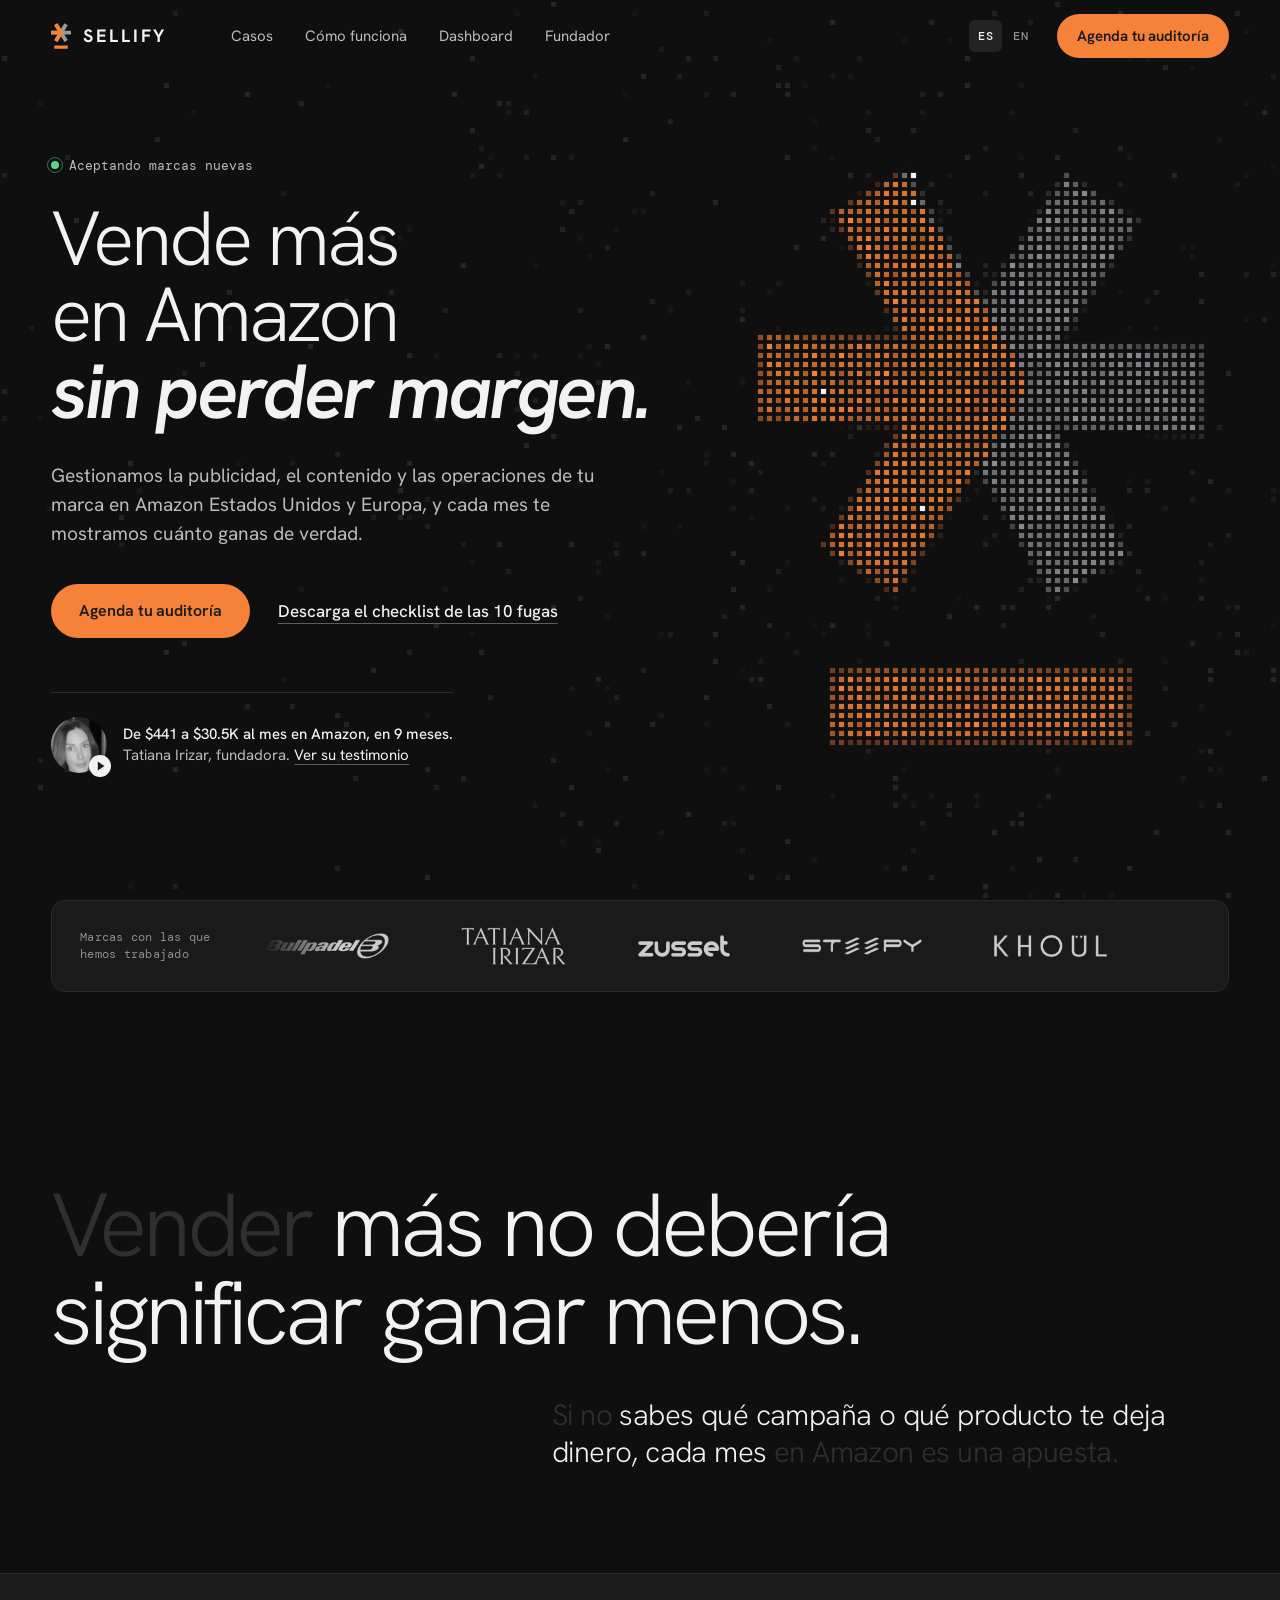
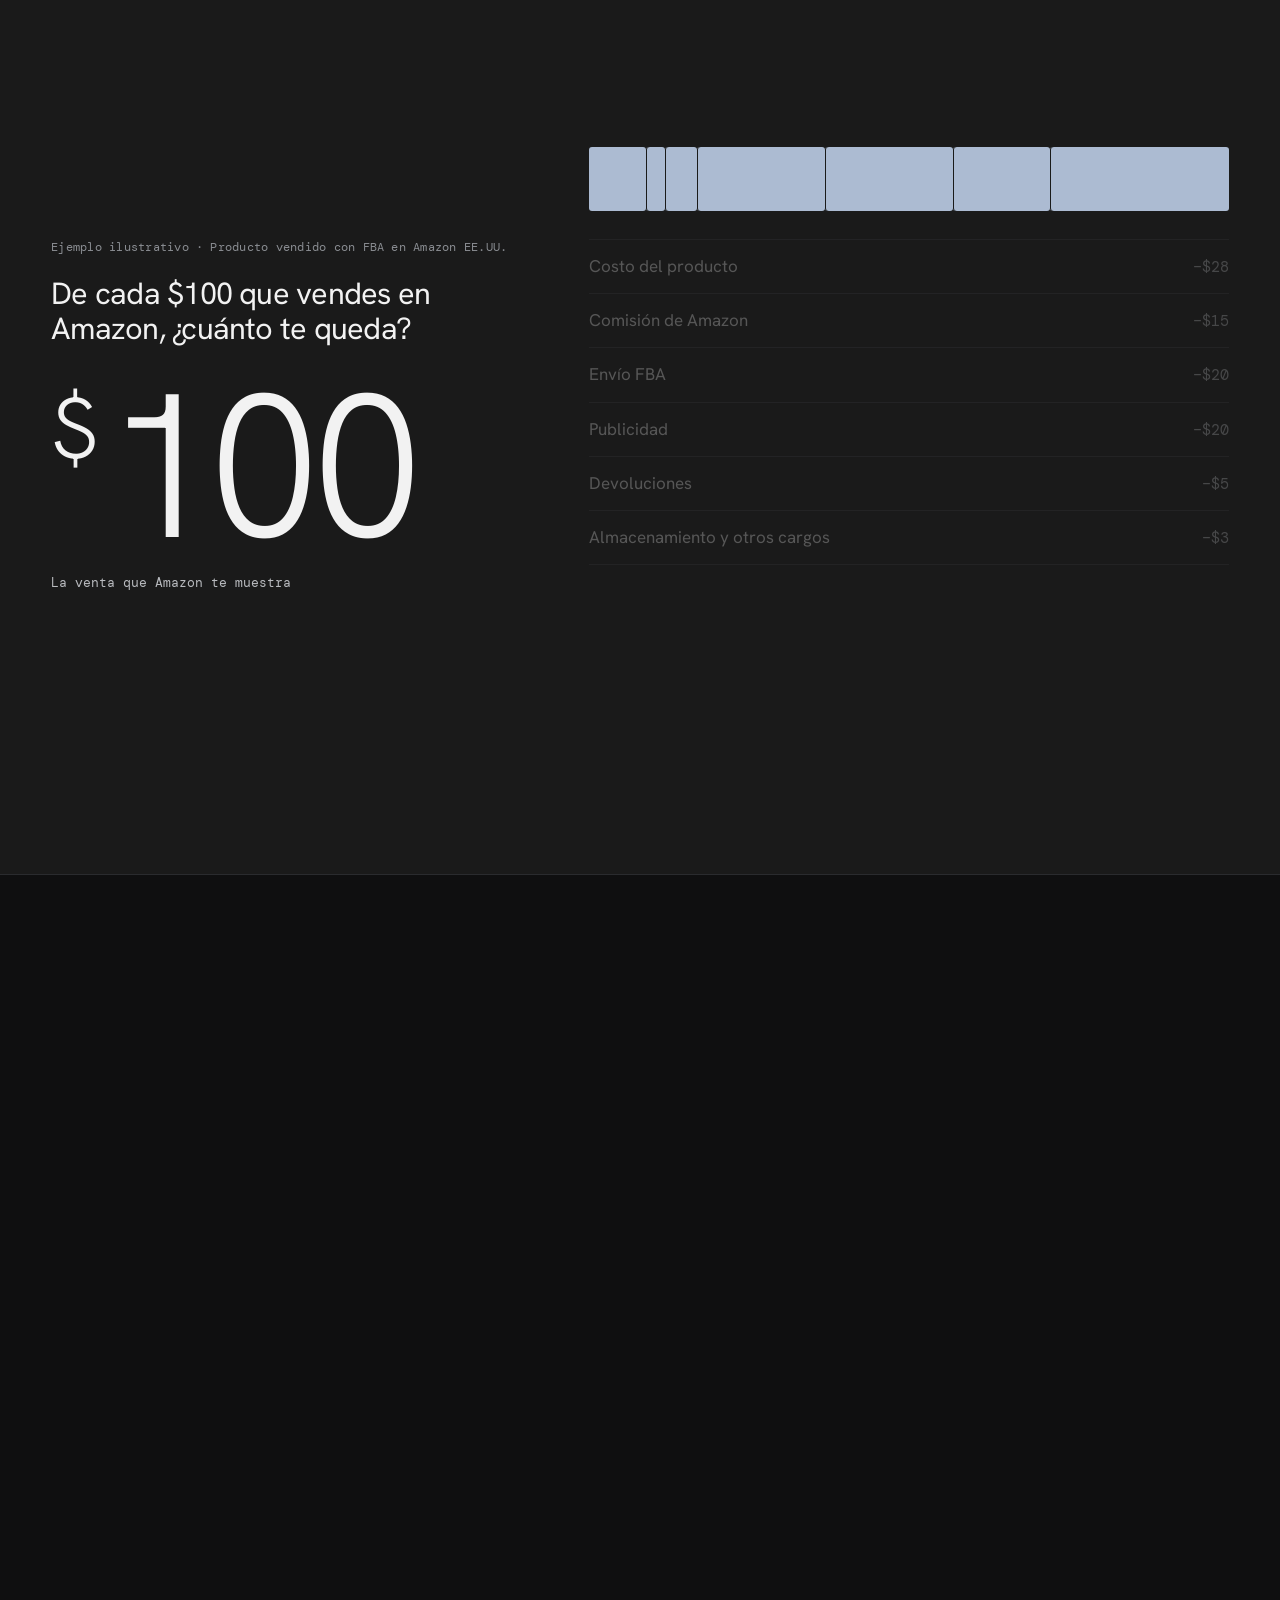
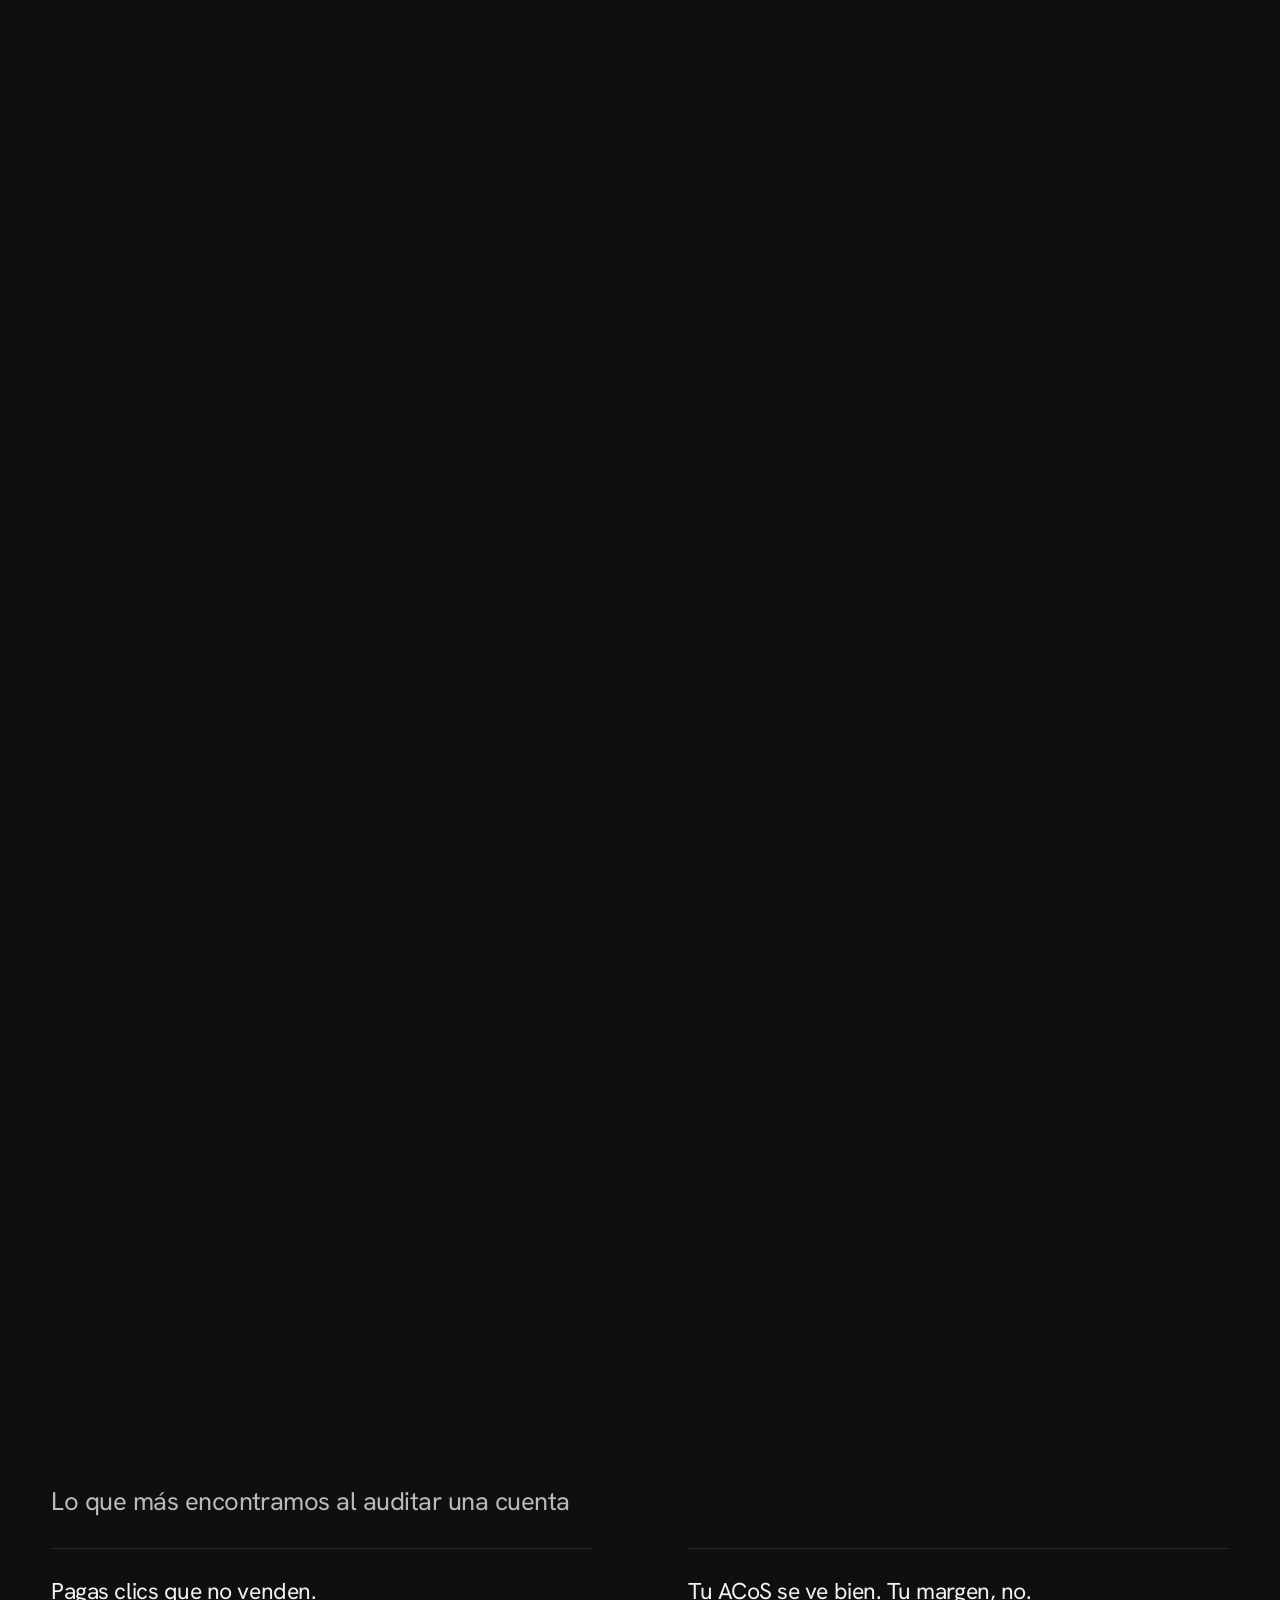
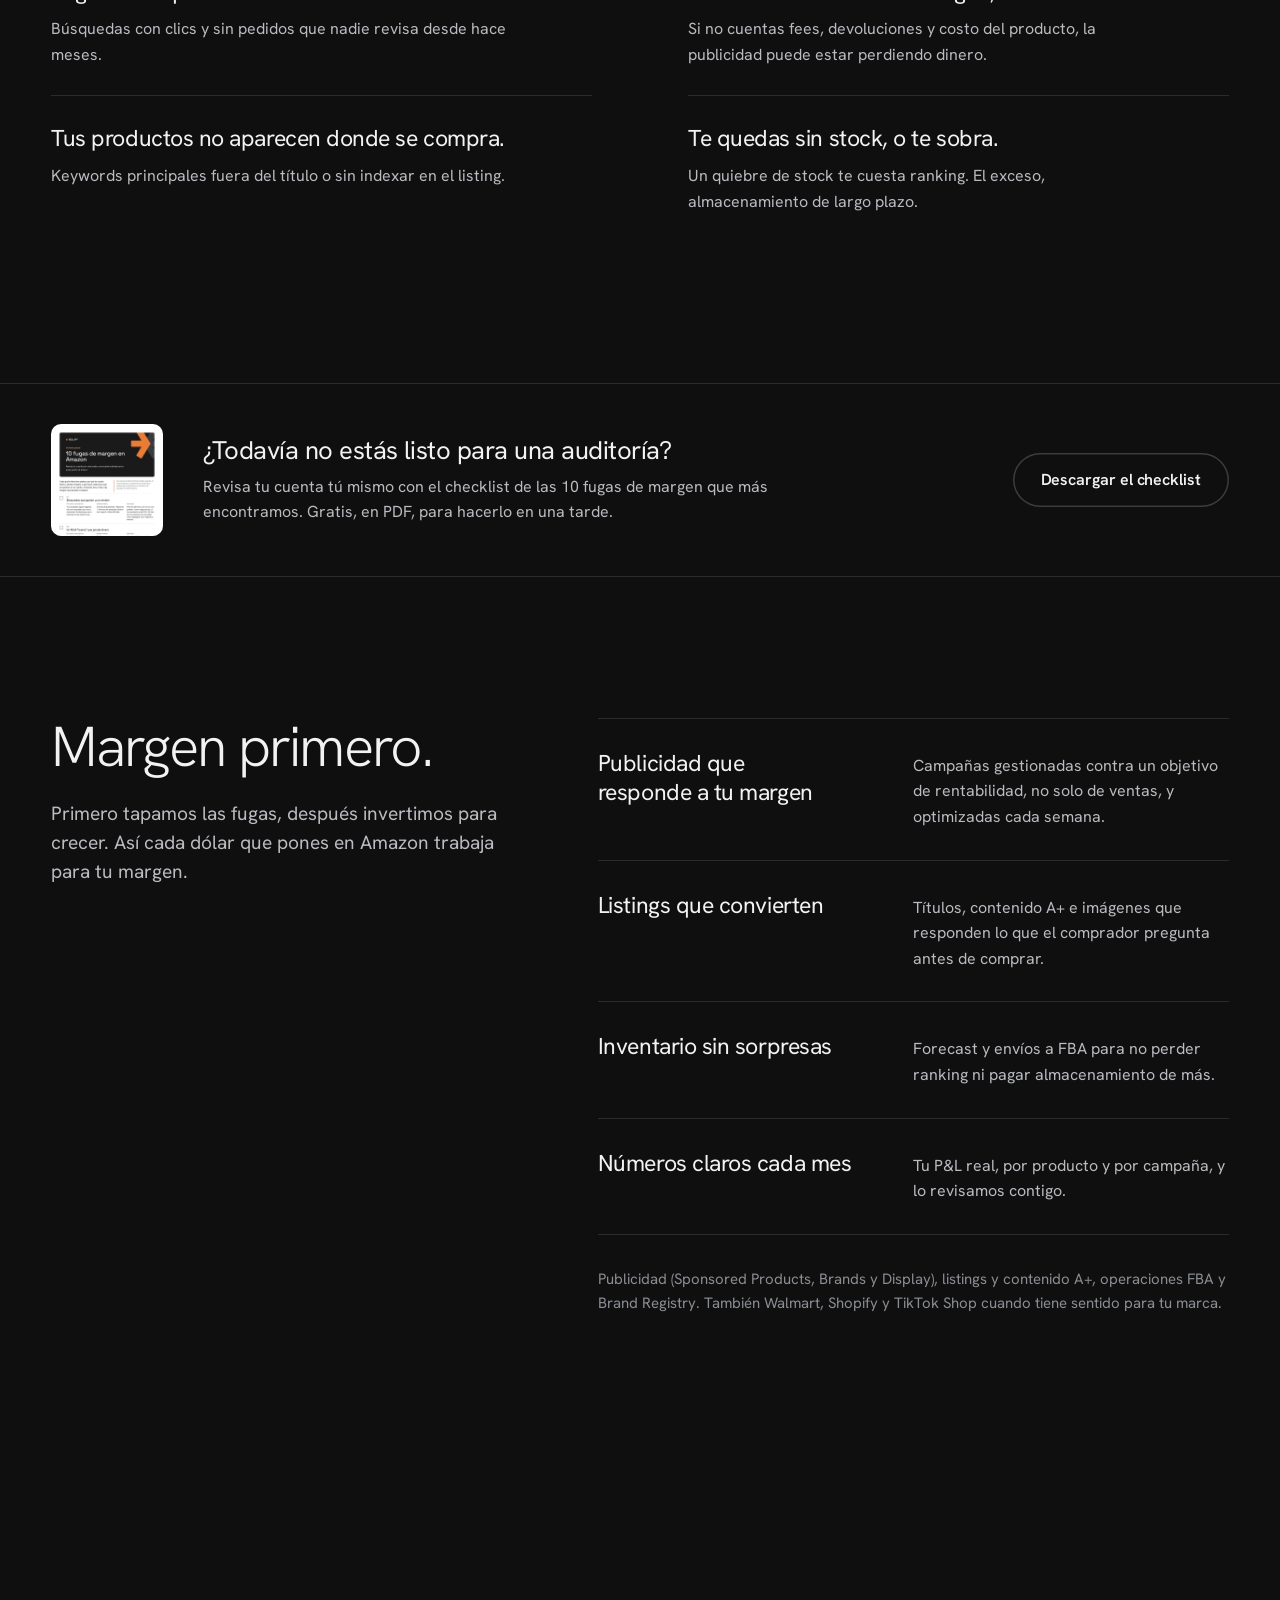
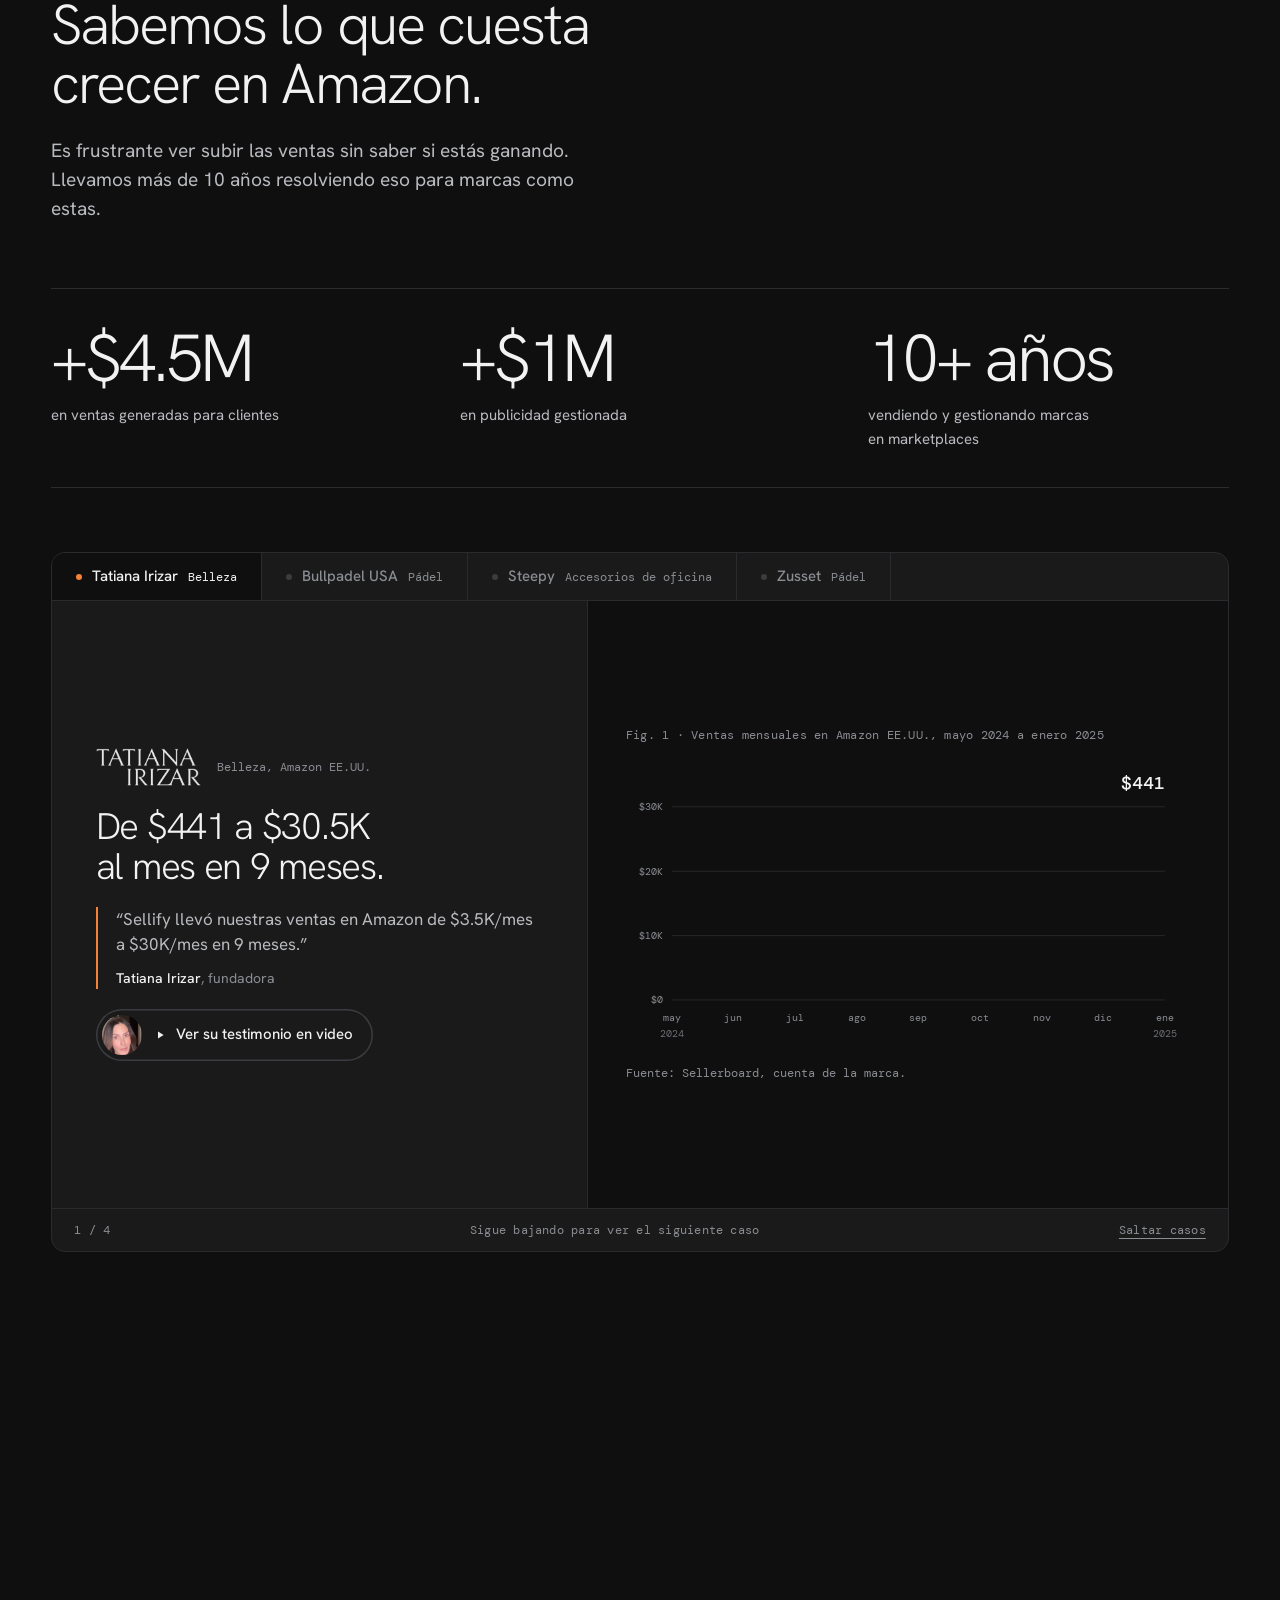
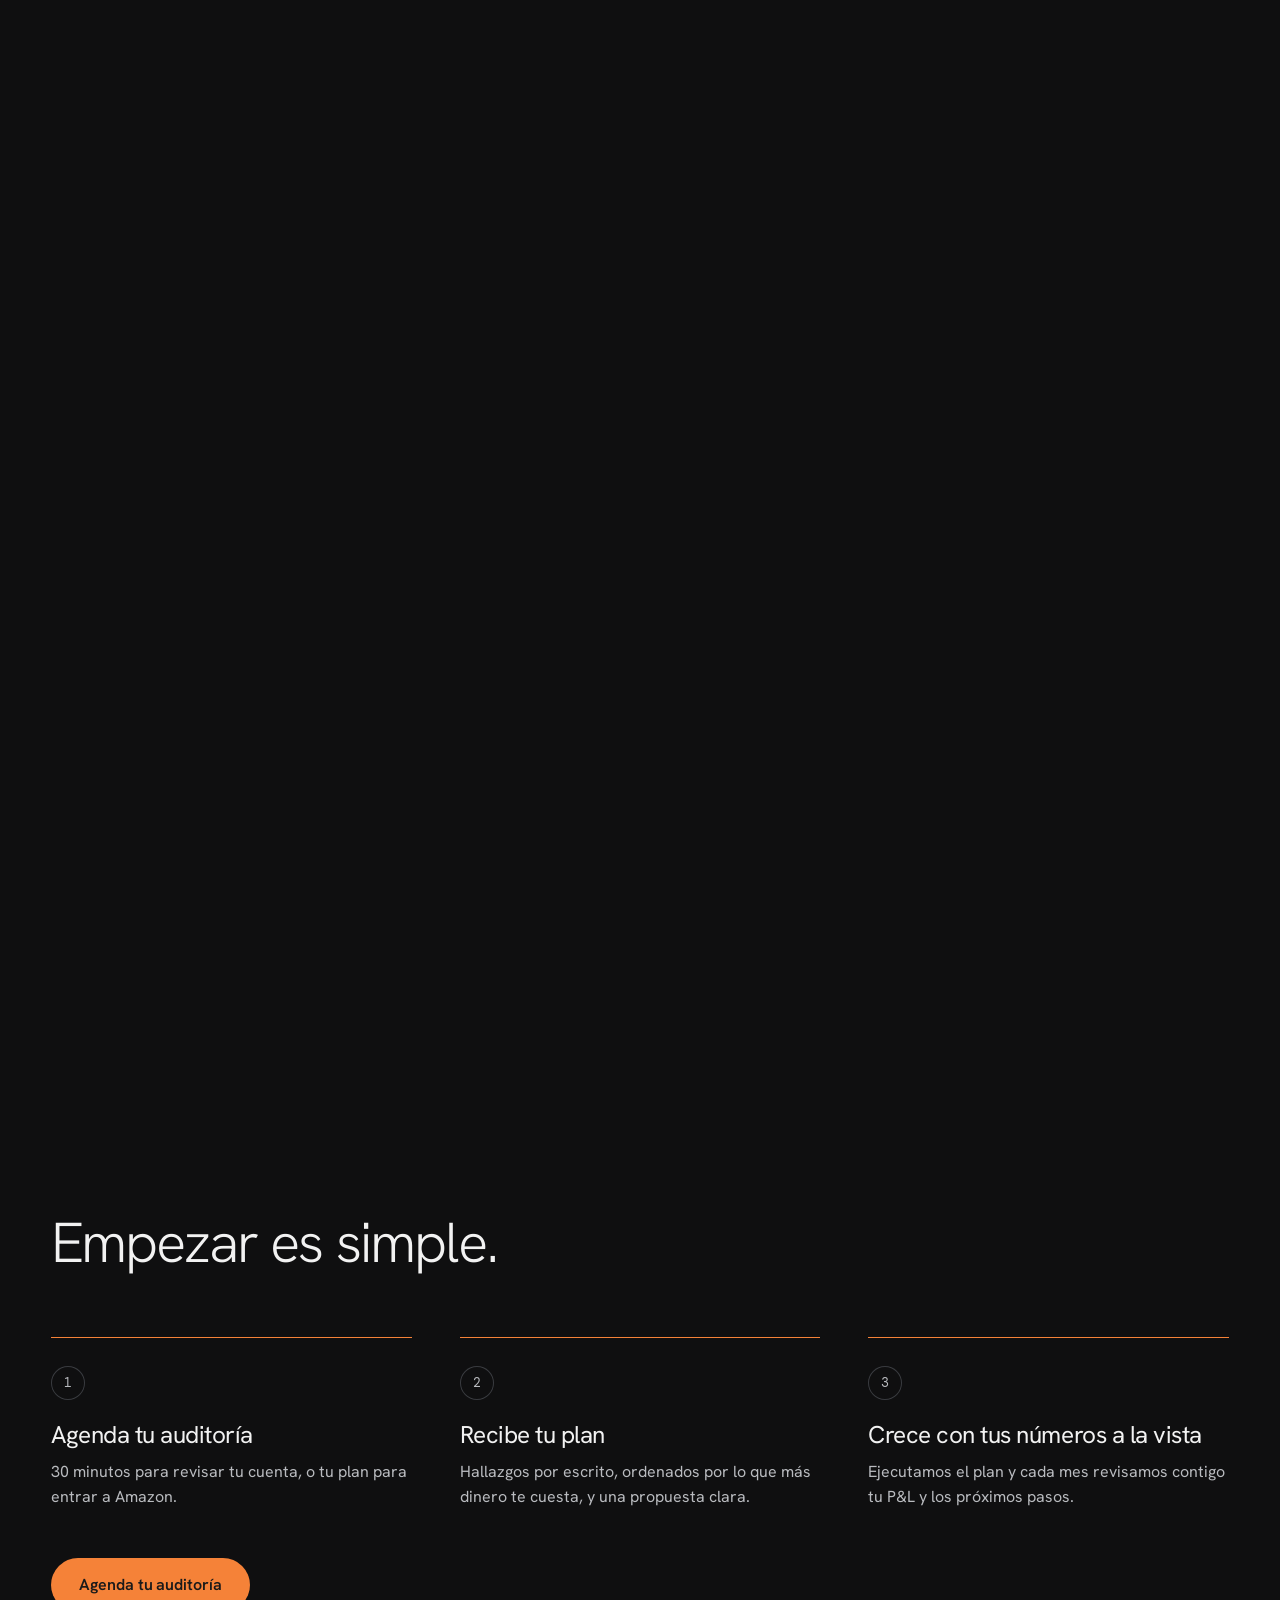
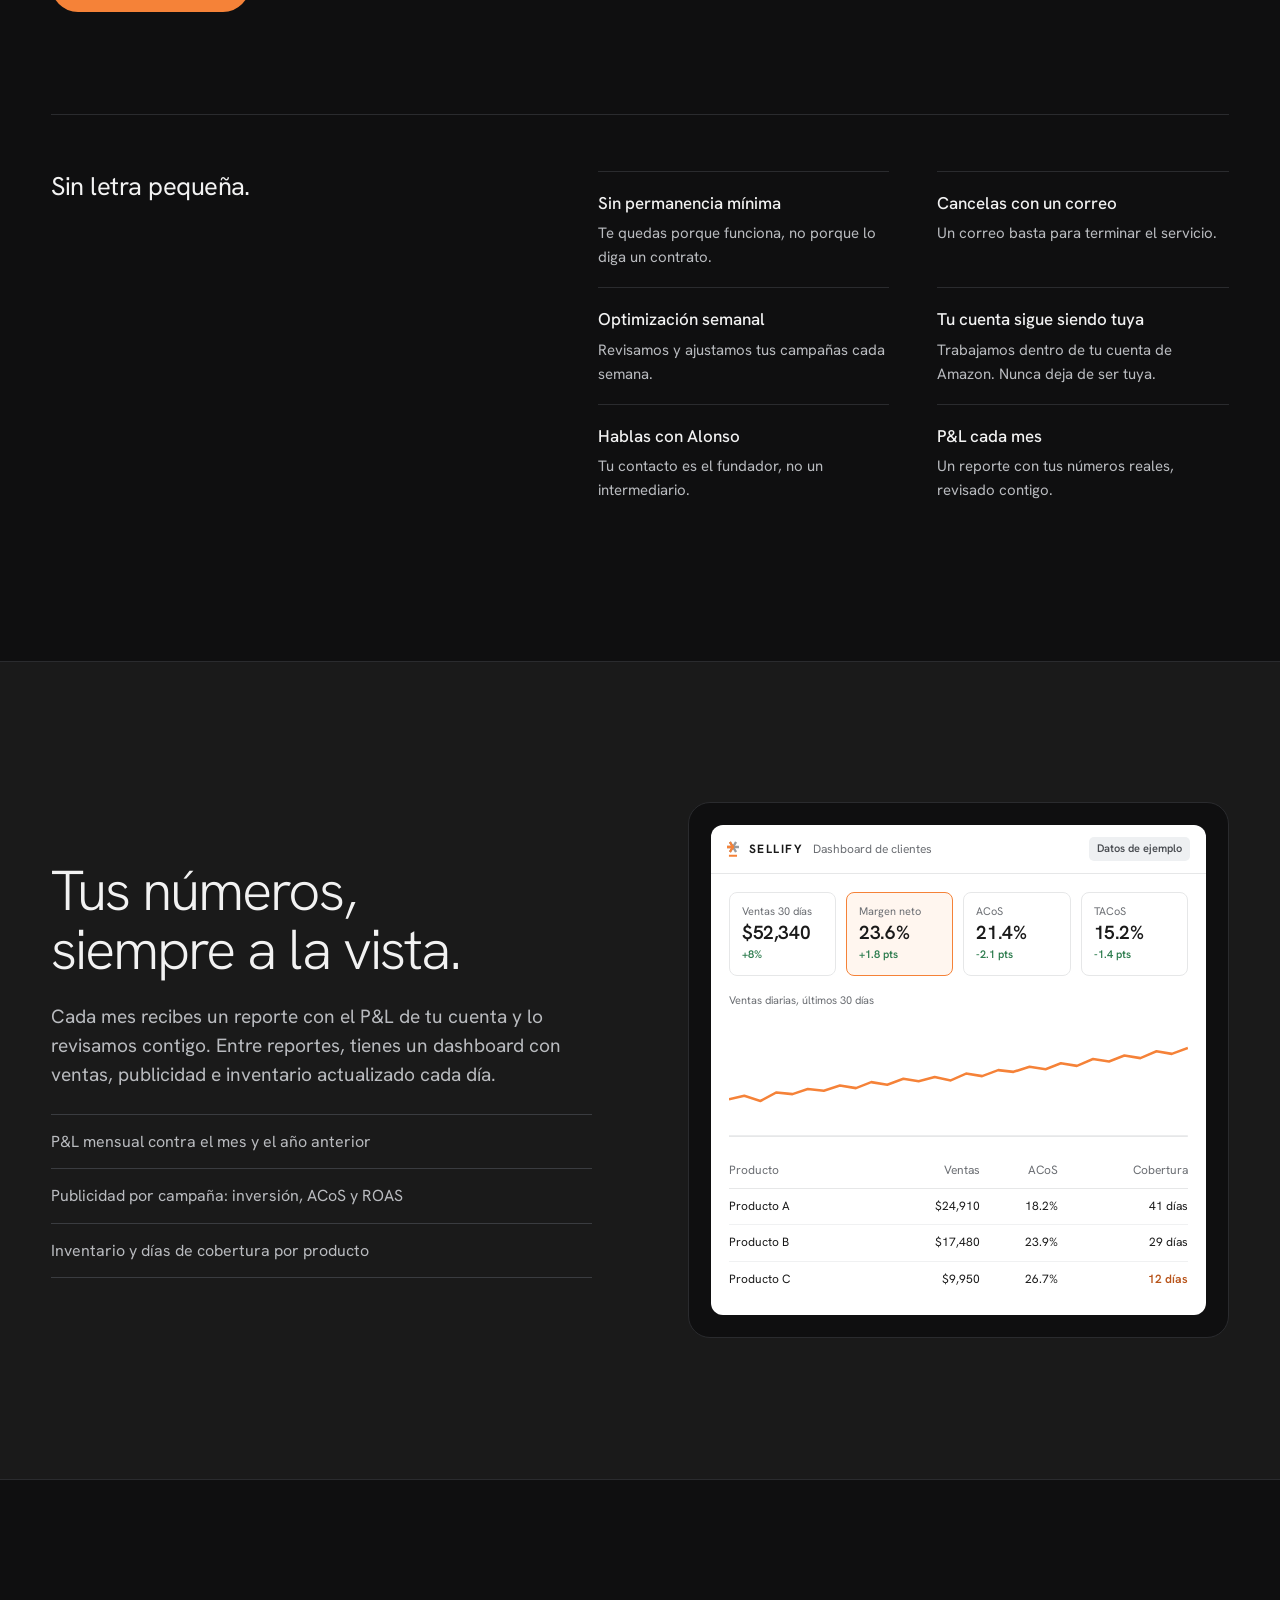
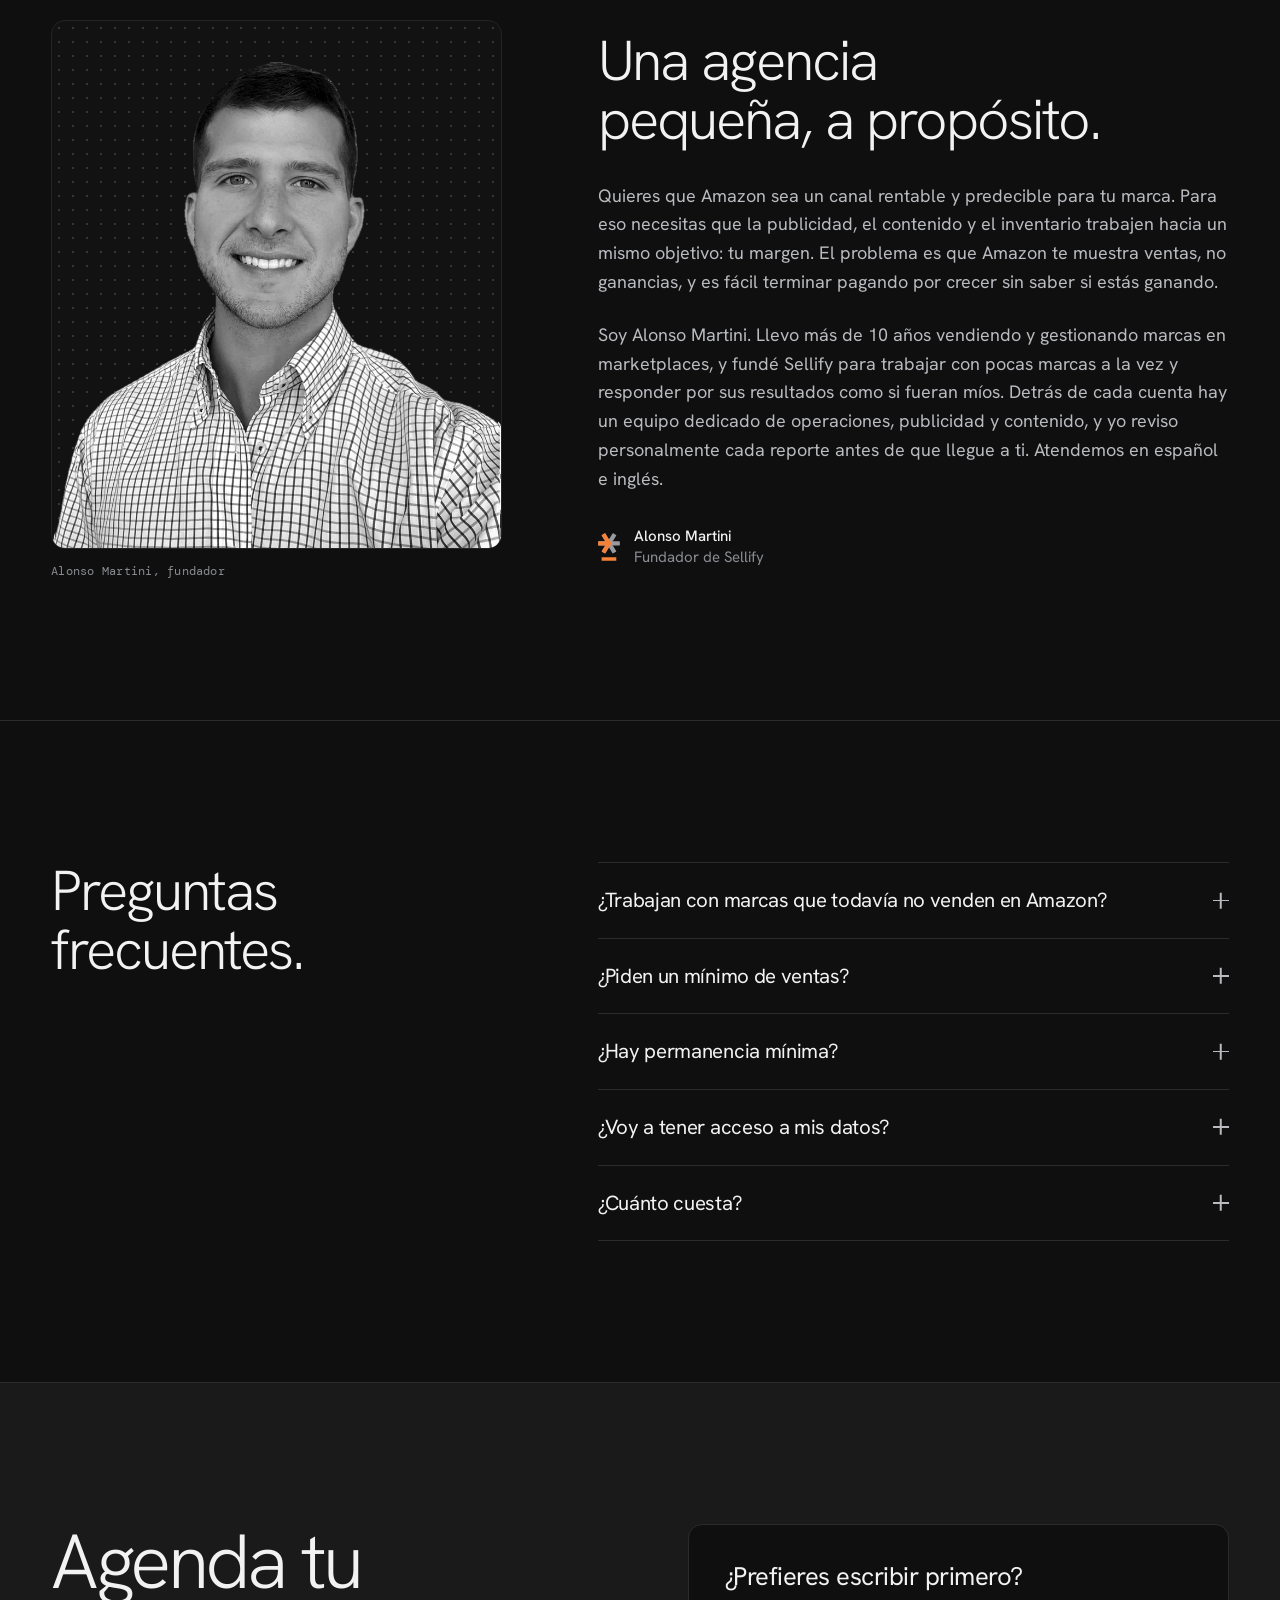
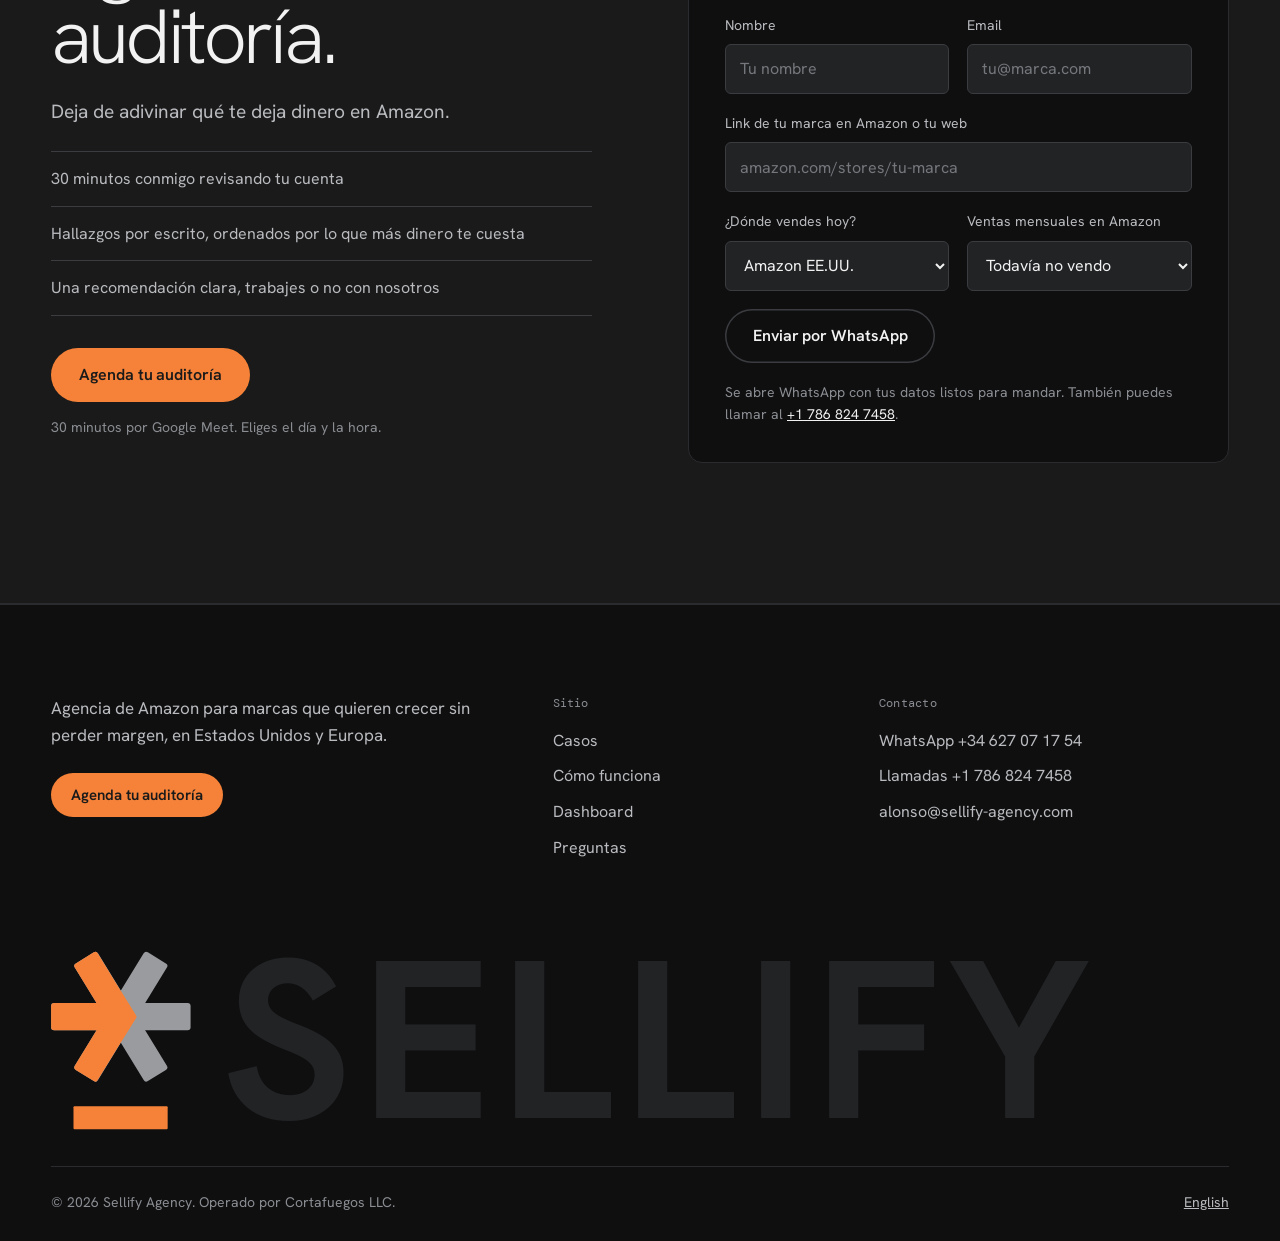
==== commit 0216d04d: "Steepy: curva de ventas 2024; logos reordenados, Gran Turismo y Perinola - Caso Steepy: gráfica mens" ====
--- a/index.html
+++ b/index.html
@@ -88,15 +88,17 @@
       <p class="cap">Marcas con las que hemos trabajado</p>
       <div class="marquee" data-marquee>
         <ul class="marquee__track">
+          <li><img src="/assets/logos/bullpadel.webp" width="125" height="26" alt="Bullpadel USA"></li>
           <li><img src="/assets/logos/tatiana-irizar.webp" width="105" height="38" alt="Tatiana Irizar"></li>
+          <li><img src="/assets/logos/zusset.webp" width="92" height="22" alt="Zusset"></li>
+          <li><img src="/assets/logos/steepy.webp" width="120" height="18" alt="Steepy"></li>
           <li><img src="/assets/logos/khoul.webp" width="113" height="22" alt="Khoul"></li>
-          <li><img src="/assets/logos/zusset.webp" width="92" height="22" alt="Zusset"></li>
+          <li><img src="/assets/logos/valentina-gordon.webp" width="129" height="32" alt="Valentina Gordon"></li>
+          <li><img src="/assets/logos/psychodelic.webp" width="45" height="46" alt="Psychodelic"></li>
+          <li><span class="marquee__name">PERINOLA</span></li>
           <li><img src="/assets/logos/dosis-tea.webp" width="121" height="22" alt="Dösis Tea"></li>
-          <li><img src="/assets/logos/steepy.webp" width="120" height="18" alt="Steepy"></li>
-          <li><img src="/assets/logos/valentina-gordon.webp" width="129" height="32" alt="Valentina Gordon"></li>
-          <li><img src="/assets/logos/bullpadel.webp" width="125" height="26" alt="Bullpadel USA"></li>
           <li><img src="/assets/logos/bb-belen-berbel.webp" width="39" height="34" alt="BB by Belén Berbel"></li>
-          <li><img src="/assets/logos/psychodelic.webp" width="45" height="46" alt="Psychodelic"></li>
+          <li><img src="/assets/logos/gran-turismo.webp" width="114" height="26" alt="Gran Turismo"></li>
         </ul>
       </div>
     </div>
@@ -191,19 +193,19 @@
           <figcaption class="cap">Fig. 1 · Ventas mensuales en Amazon EE.UU., mayo 2024 a enero 2025</figcaption>
           <svg class="chart" viewBox="0 0 640 320" role="img" aria-label="Gráfica de ventas mensuales de Tatiana Irizar en Amazon: de $441 en mayo de 2024 a $30,546 en enero de 2025.">
             <defs>
-              <linearGradient id="chart-fill" x1="0" y1="0" x2="0" y2="1"><stop offset="0" stop-color="#F58238" stop-opacity=".30"></stop><stop offset="1" stop-color="#F58238" stop-opacity="0"></stop></linearGradient>
-              <clipPath id="chart-clip"><rect x="0" y="0" width="640" height="320" data-chart-clip></rect></clipPath>
+              <linearGradient id="chart-fill-tatiana" x1="0" y1="0" x2="0" y2="1"><stop offset="0" stop-color="#F58238" stop-opacity=".30"></stop><stop offset="1" stop-color="#F58238" stop-opacity="0"></stop></linearGradient>
+              <clipPath id="chart-clip-tatiana"><rect x="0" y="0" width="640" height="320" data-chart-clip></rect></clipPath>
             </defs>
             <line x1="52" y1="268.0" x2="612" y2="268.0" class="chart__grid"></line><text x="42" y="272.0" text-anchor="end" class="chart__tick">$0</text><line x1="52" y1="194.9" x2="612" y2="194.9" class="chart__grid"></line><text x="42" y="198.9" text-anchor="end" class="chart__tick">$10K</text><line x1="52" y1="121.8" x2="612" y2="121.8" class="chart__grid"></line><text x="42" y="125.8" text-anchor="end" class="chart__tick">$20K</text><line x1="52" y1="48.6" x2="612" y2="48.6" class="chart__grid"></line><text x="42" y="52.6" text-anchor="end" class="chart__tick">$30K</text>
             <text x="52.0" y="292" text-anchor="middle" class="chart__tick">may</text><text x="122.0" y="292" text-anchor="middle" class="chart__tick">jun</text><text x="192.0" y="292" text-anchor="middle" class="chart__tick">jul</text><text x="262.0" y="292" text-anchor="middle" class="chart__tick">ago</text><text x="332.0" y="292" text-anchor="middle" class="chart__tick">sep</text><text x="402.0" y="292" text-anchor="middle" class="chart__tick">oct</text><text x="472.0" y="292" text-anchor="middle" class="chart__tick">nov</text><text x="542.0" y="292" text-anchor="middle" class="chart__tick">dic</text><text x="612.0" y="292" text-anchor="middle" class="chart__tick">ene</text>
             <text x="52.0" y="310" text-anchor="middle" class="chart__year">2024</text><text x="612.0" y="310" text-anchor="middle" class="chart__year">2025</text>
-            <g clip-path="url(#chart-clip)">
-              <path d="M52.0,268 L52.0,264.8 L122.0,258.8 L192.0,190.7 L262.0,220.0 L332.0,226.5 L402.0,161.5 L472.0,177.8 L542.0,144.7 L612.0,44.6 L612.0,268 Z" fill="url(#chart-fill)"></path>
+            <g clip-path="url(#chart-clip-tatiana)">
+              <path d="M52.0,268 L52.0,264.8 L122.0,258.8 L192.0,190.7 L262.0,220.0 L332.0,226.5 L402.0,161.5 L472.0,177.8 L542.0,144.7 L612.0,44.6 L612.0,268 Z" fill="url(#chart-fill-tatiana)"></path>
               <polyline points="52.0,264.8 122.0,258.8 192.0,190.7 262.0,220.0 332.0,226.5 402.0,161.5 472.0,177.8 542.0,144.7 612.0,44.6" class="chart__line"></polyline>
             </g>
             <circle cx="52.0" cy="264.8" r="4" class="chart__dot" data-dot></circle><circle cx="122.0" cy="258.8" r="4" class="chart__dot" data-dot></circle><circle cx="192.0" cy="190.7" r="4" class="chart__dot" data-dot></circle><circle cx="262.0" cy="220.0" r="4" class="chart__dot" data-dot></circle><circle cx="332.0" cy="226.5" r="4" class="chart__dot" data-dot></circle><circle cx="402.0" cy="161.5" r="4" class="chart__dot" data-dot></circle><circle cx="472.0" cy="177.8" r="4" class="chart__dot" data-dot></circle><circle cx="542.0" cy="144.7" r="4" class="chart__dot" data-dot></circle><circle cx="612.0" cy="44.6" r="6" class="chart__dot chart__dot--end" data-dot></circle>
             <text x="54.0" y="250.8" text-anchor="start" class="chart__val" data-chart-first>$441</text>
-            <text x="612.0" y="28.6" text-anchor="end" class="chart__val chart__val--end" data-chart-last>$30,546</text>
+            <text x="612.0" y="28.6" text-anchor="end" class="chart__val chart__val--end" data-chart-last data-from="441" data-to="30546">$30,546</text>
           </svg>
           <p class="case__src">Fuente: Sellerboard, cuenta de la marca.</p>
         </figure>
@@ -224,21 +226,30 @@
       <article class="case" id="case-2" role="tabpanel" aria-labelledby="tab-2" data-case="2">
         <div class="case__copy">
           <p class="case__brand"><img src="/assets/logos/steepy.webp" width="120" height="18" alt="Steepy" loading="lazy"><span>Accesorios de oficina</span></p>
-          <h3 class="case__result">+85% en ventas, año contra año.</h3>
+          <h3 class="case__result">De $2.8K a $20.2K al mes en 2024.</h3>
           
           <blockquote class="case__quote"><p>“El equipo de Sellify llegó con un plan claro, tomó el control de las operaciones diarias y optimizó completamente nuestros listings.”</p><footer><b>Alberto O.</b>, fundador</footer></blockquote>
           
         </div>
-        <figure class="case__fig case__fig--photo" data-fig="bars">
-          <figcaption class="cap">Fig. 3 · Ventas, año contra año</figcaption>
-          <div class="case__media"><div class="tile"><img onerror="this.onerror=null;this.src='https://m.media-amazon.com/images/I/71qa1ehZGUL.jpg'" src="/_vercel/image?url=https%3A%2F%2Fm.media-amazon.com%2Fimages%2FI%2F71qa1ehZGUL.jpg&amp;w=640&amp;q=80" alt="Soporte portátil para laptop Steepy" width="640" height="640" loading="lazy"></div><div class="bigs">
-              <div class="big"><b><span data-n="85" data-pre="+" data-suf="%">+85%</span></b><span>ventas</span></div>
-              <div class="yoy" aria-hidden="true">
-                <div class="yoy__row"><span>Año anterior</span><i style="--w:54.05%" data-bar></i><em>100</em></div>
-                <div class="yoy__row yoy__row--now"><span>Año actual</span><i style="--w:100%" data-bar></i><em>185</em></div>
-              </div>
-              <p class="case__src">Índice: año anterior = 100.</p>
-            </div></div>
+        <figure class="case__fig case__fig--chart" data-fig="chart">
+          <figcaption class="cap">Fig. 3 · Ventas mensuales en Amazon, enero a diciembre 2024</figcaption>
+          <svg class="chart" viewBox="0 0 640 320" role="img" aria-label="Gráfica de ventas mensuales de Steepy en Amazon: de $2,816 en enero de 2024 a $20,201 en diciembre de 2024.">
+            <defs>
+              <linearGradient id="chart-fill-steepy" x1="0" y1="0" x2="0" y2="1"><stop offset="0" stop-color="#F58238" stop-opacity=".30"></stop><stop offset="1" stop-color="#F58238" stop-opacity="0"></stop></linearGradient>
+              <clipPath id="chart-clip-steepy"><rect x="0" y="0" width="640" height="320" data-chart-clip></rect></clipPath>
+            </defs>
+            <line x1="52" y1="268.0" x2="612" y2="268.0" class="chart__grid"></line><text x="42" y="272.0" text-anchor="end" class="chart__tick">$0</text><line x1="52" y1="161.6" x2="612" y2="161.6" class="chart__grid"></line><text x="42" y="165.6" text-anchor="end" class="chart__tick">$10K</text><line x1="52" y1="55.3" x2="612" y2="55.3" class="chart__grid"></line><text x="42" y="59.3" text-anchor="end" class="chart__tick">$20K</text>
+            <text x="52.0" y="292" text-anchor="middle" class="chart__tick">ene</text><text x="102.9" y="292" text-anchor="middle" class="chart__tick">feb</text><text x="153.8" y="292" text-anchor="middle" class="chart__tick">mar</text><text x="204.7" y="292" text-anchor="middle" class="chart__tick">abr</text><text x="255.6" y="292" text-anchor="middle" class="chart__tick">may</text><text x="306.5" y="292" text-anchor="middle" class="chart__tick">jun</text><text x="357.5" y="292" text-anchor="middle" class="chart__tick">jul</text><text x="408.4" y="292" text-anchor="middle" class="chart__tick">ago</text><text x="459.3" y="292" text-anchor="middle" class="chart__tick">sep</text><text x="510.2" y="292" text-anchor="middle" class="chart__tick">oct</text><text x="561.1" y="292" text-anchor="middle" class="chart__tick">nov</text><text x="612.0" y="292" text-anchor="middle" class="chart__tick">dic</text>
+            <text x="52.0" y="310" text-anchor="middle" class="chart__year">2024</text>
+            <g clip-path="url(#chart-clip-steepy)">
+              <path d="M52.0,268 L52.0,238.0 L102.9,181.2 L153.8,117.5 L204.7,129.3 L255.6,154.4 L306.5,141.8 L357.5,61.8 L408.4,116.1 L459.3,69.7 L510.2,66.4 L561.1,84.7 L612.0,53.1 L612.0,268 Z" fill="url(#chart-fill-steepy)"></path>
+              <polyline points="52.0,238.0 102.9,181.2 153.8,117.5 204.7,129.3 255.6,154.4 306.5,141.8 357.5,61.8 408.4,116.1 459.3,69.7 510.2,66.4 561.1,84.7 612.0,53.1" class="chart__line"></polyline>
+            </g>
+            <circle cx="52.0" cy="238.0" r="4" class="chart__dot" data-dot></circle><circle cx="102.9" cy="181.2" r="4" class="chart__dot" data-dot></circle><circle cx="153.8" cy="117.5" r="4" class="chart__dot" data-dot></circle><circle cx="204.7" cy="129.3" r="4" class="chart__dot" data-dot></circle><circle cx="255.6" cy="154.4" r="4" class="chart__dot" data-dot></circle><circle cx="306.5" cy="141.8" r="4" class="chart__dot" data-dot></circle><circle cx="357.5" cy="61.8" r="4" class="chart__dot" data-dot></circle><circle cx="408.4" cy="116.1" r="4" class="chart__dot" data-dot></circle><circle cx="459.3" cy="69.7" r="4" class="chart__dot" data-dot></circle><circle cx="510.2" cy="66.4" r="4" class="chart__dot" data-dot></circle><circle cx="561.1" cy="84.7" r="4" class="chart__dot" data-dot></circle><circle cx="612.0" cy="53.1" r="6" class="chart__dot chart__dot--end" data-dot></circle>
+            <text x="60.0" y="259.0" text-anchor="start" class="chart__val" data-chart-first>$2,816</text>
+            <text x="612.0" y="37.1" text-anchor="end" class="chart__val chart__val--end" data-chart-last data-from="2816" data-to="20201">$20,201</text>
+          </svg>
+          <p class="case__src">Fuente: Sellerboard, productos de la marca.</p>
         </figure>
       </article>
       <article class="case" id="case-3" role="tabpanel" aria-labelledby="tab-3" data-case="3">
--- a/site.css
+++ b/site.css
@@ -118,6 +118,7 @@
 .marquee__track{display:flex;align-items:center;gap:72px;width:max-content}
 .marquee__track li{flex:none}
 .marquee__track img{height:auto;opacity:.78}
+.marquee__name{display:block;font:300 15px/1 var(--sans);letter-spacing:.42em;margin-right:-.42em;color:var(--text);opacity:.78;white-space:nowrap}
 .marquee.is-on .marquee__track{animation:marquee var(--dur,30s) linear infinite}
 .marquee.is-on:hover .marquee__track{animation-play-state:paused}
 @keyframes marquee{to{transform:translate3d(calc(var(--shift) * -1px),0,0)}}
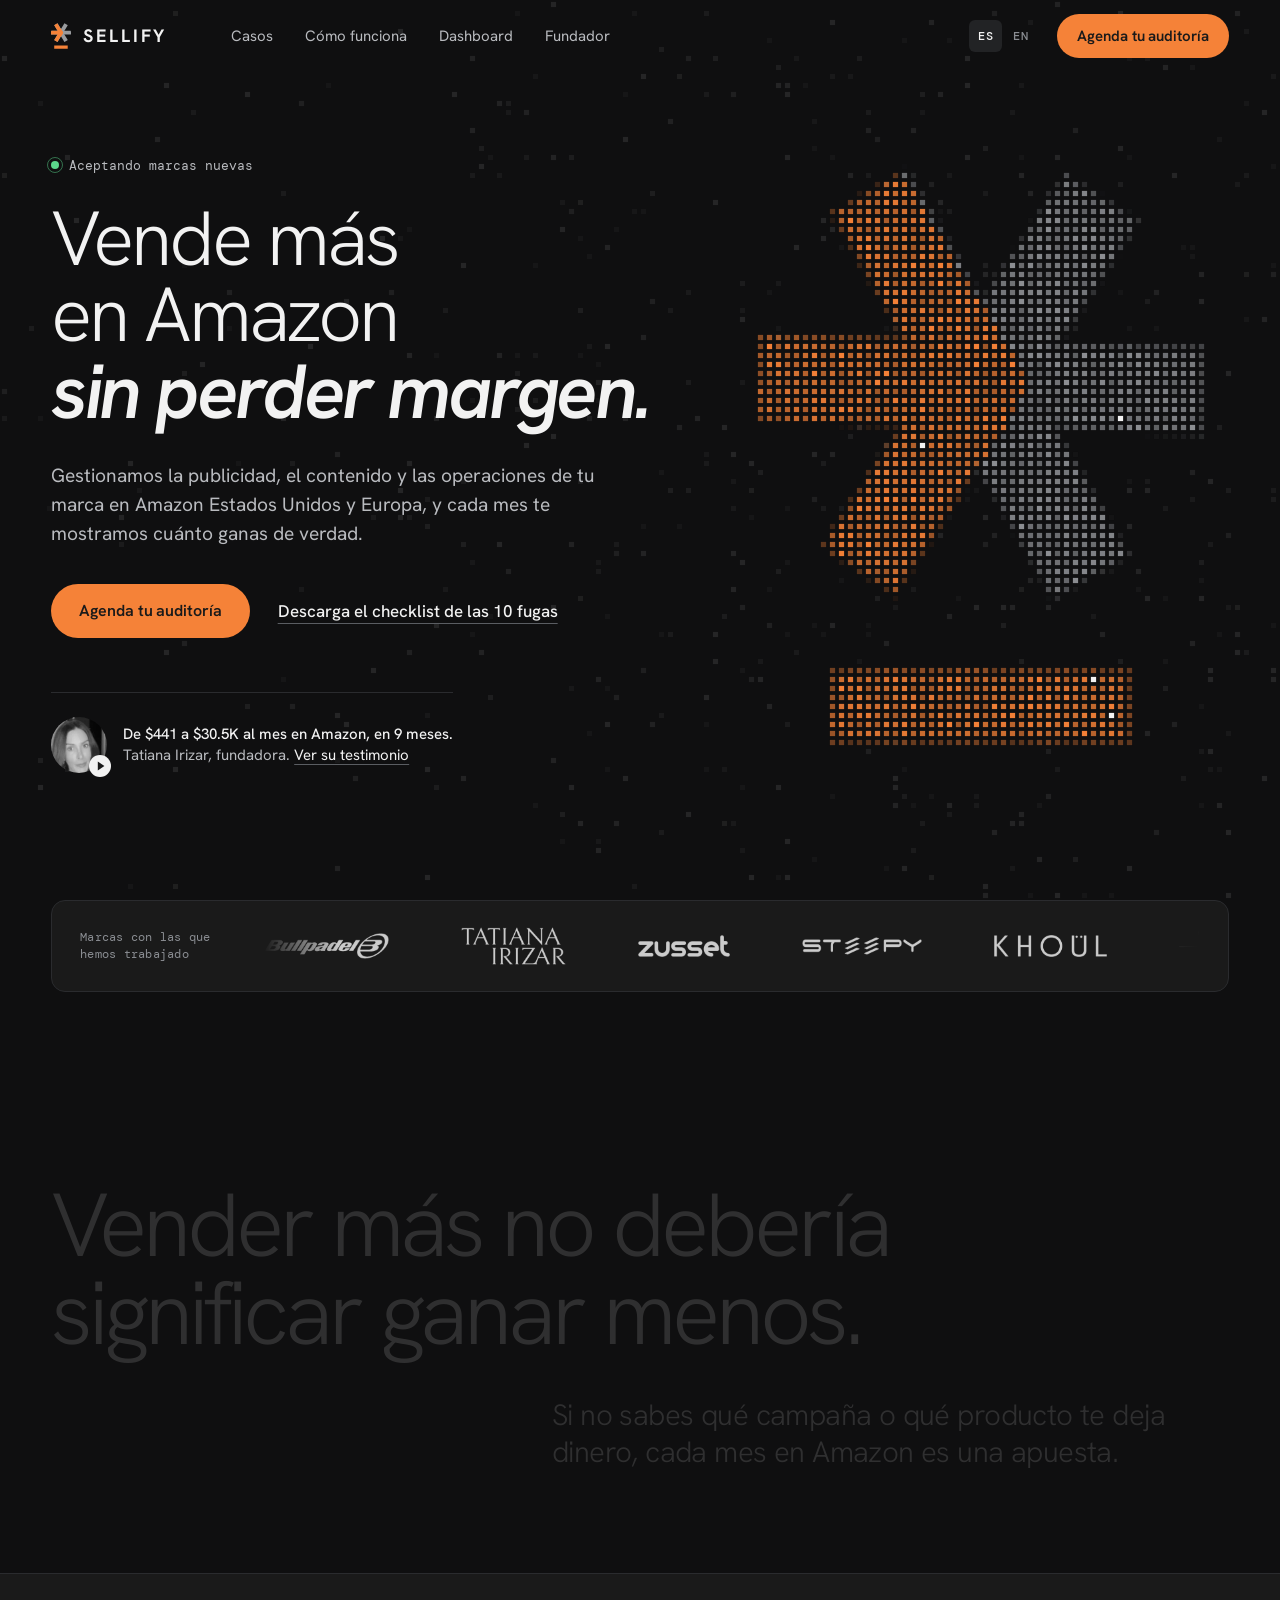
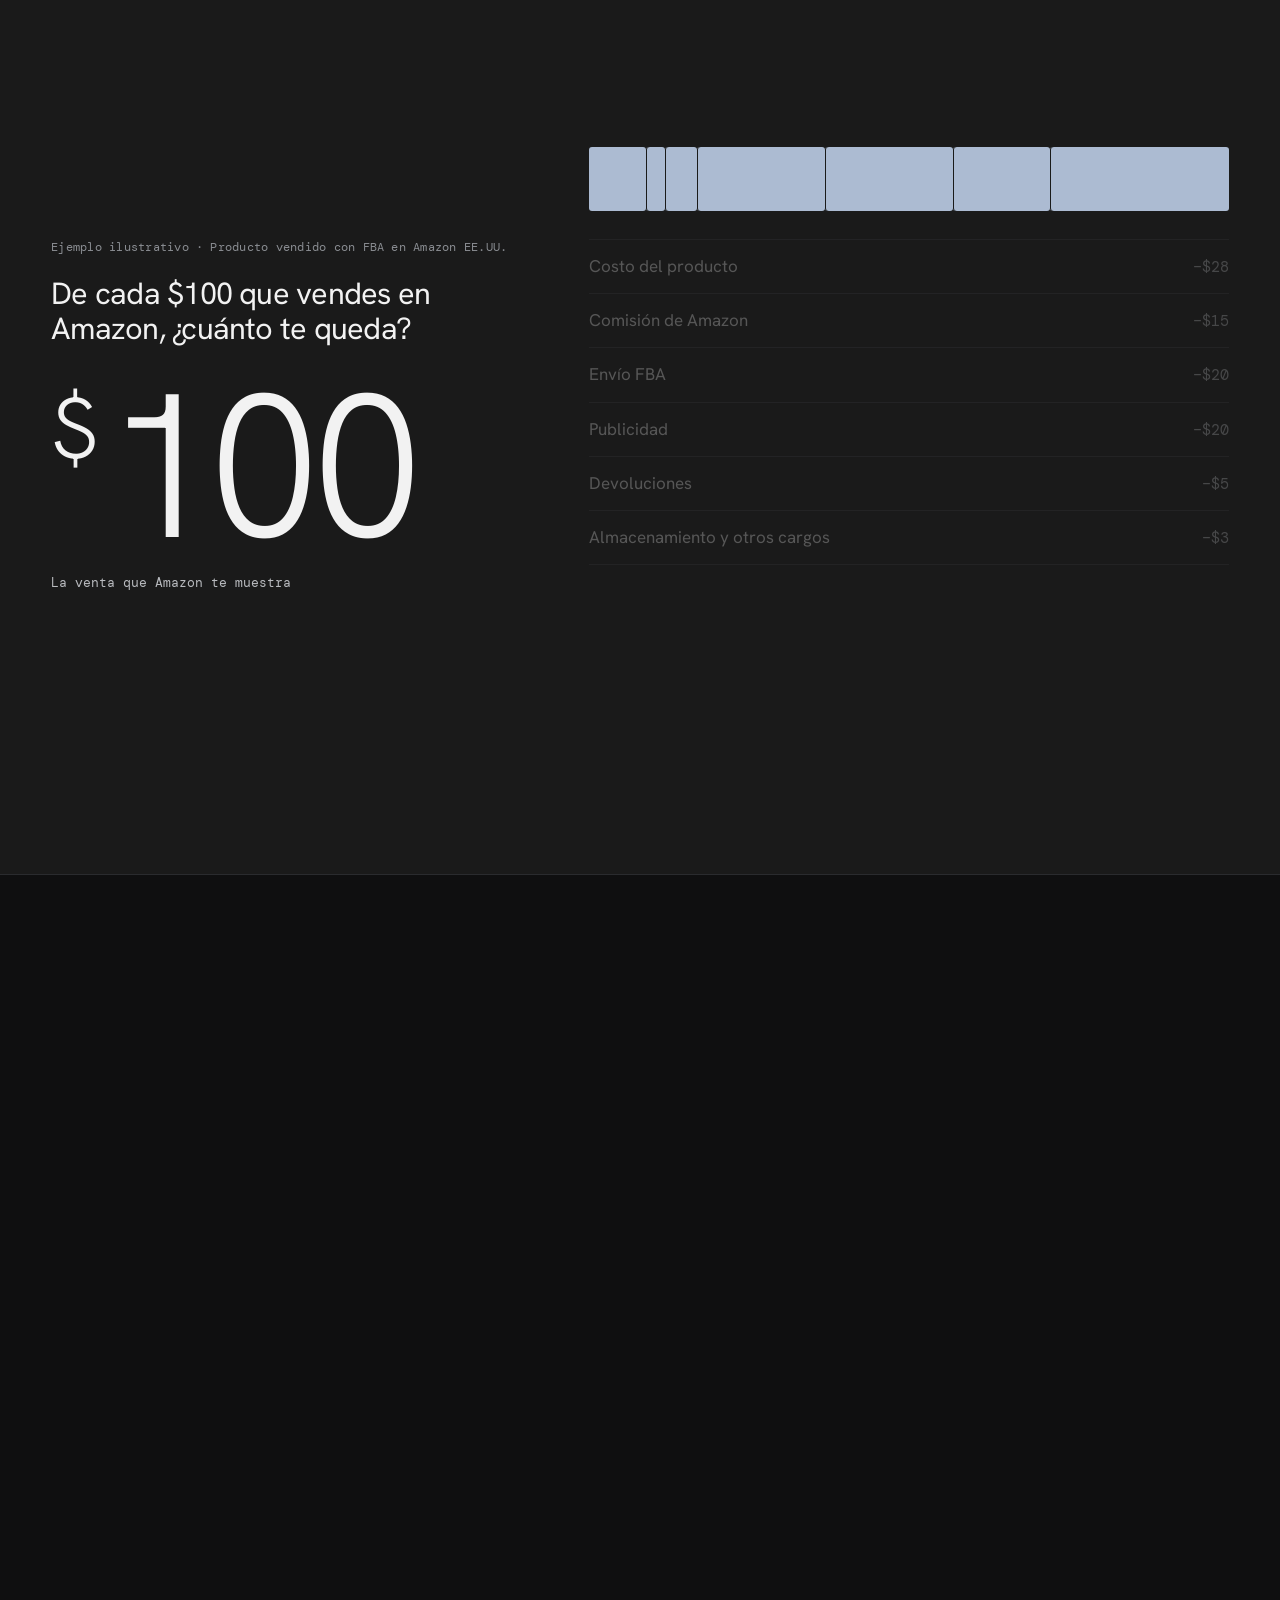
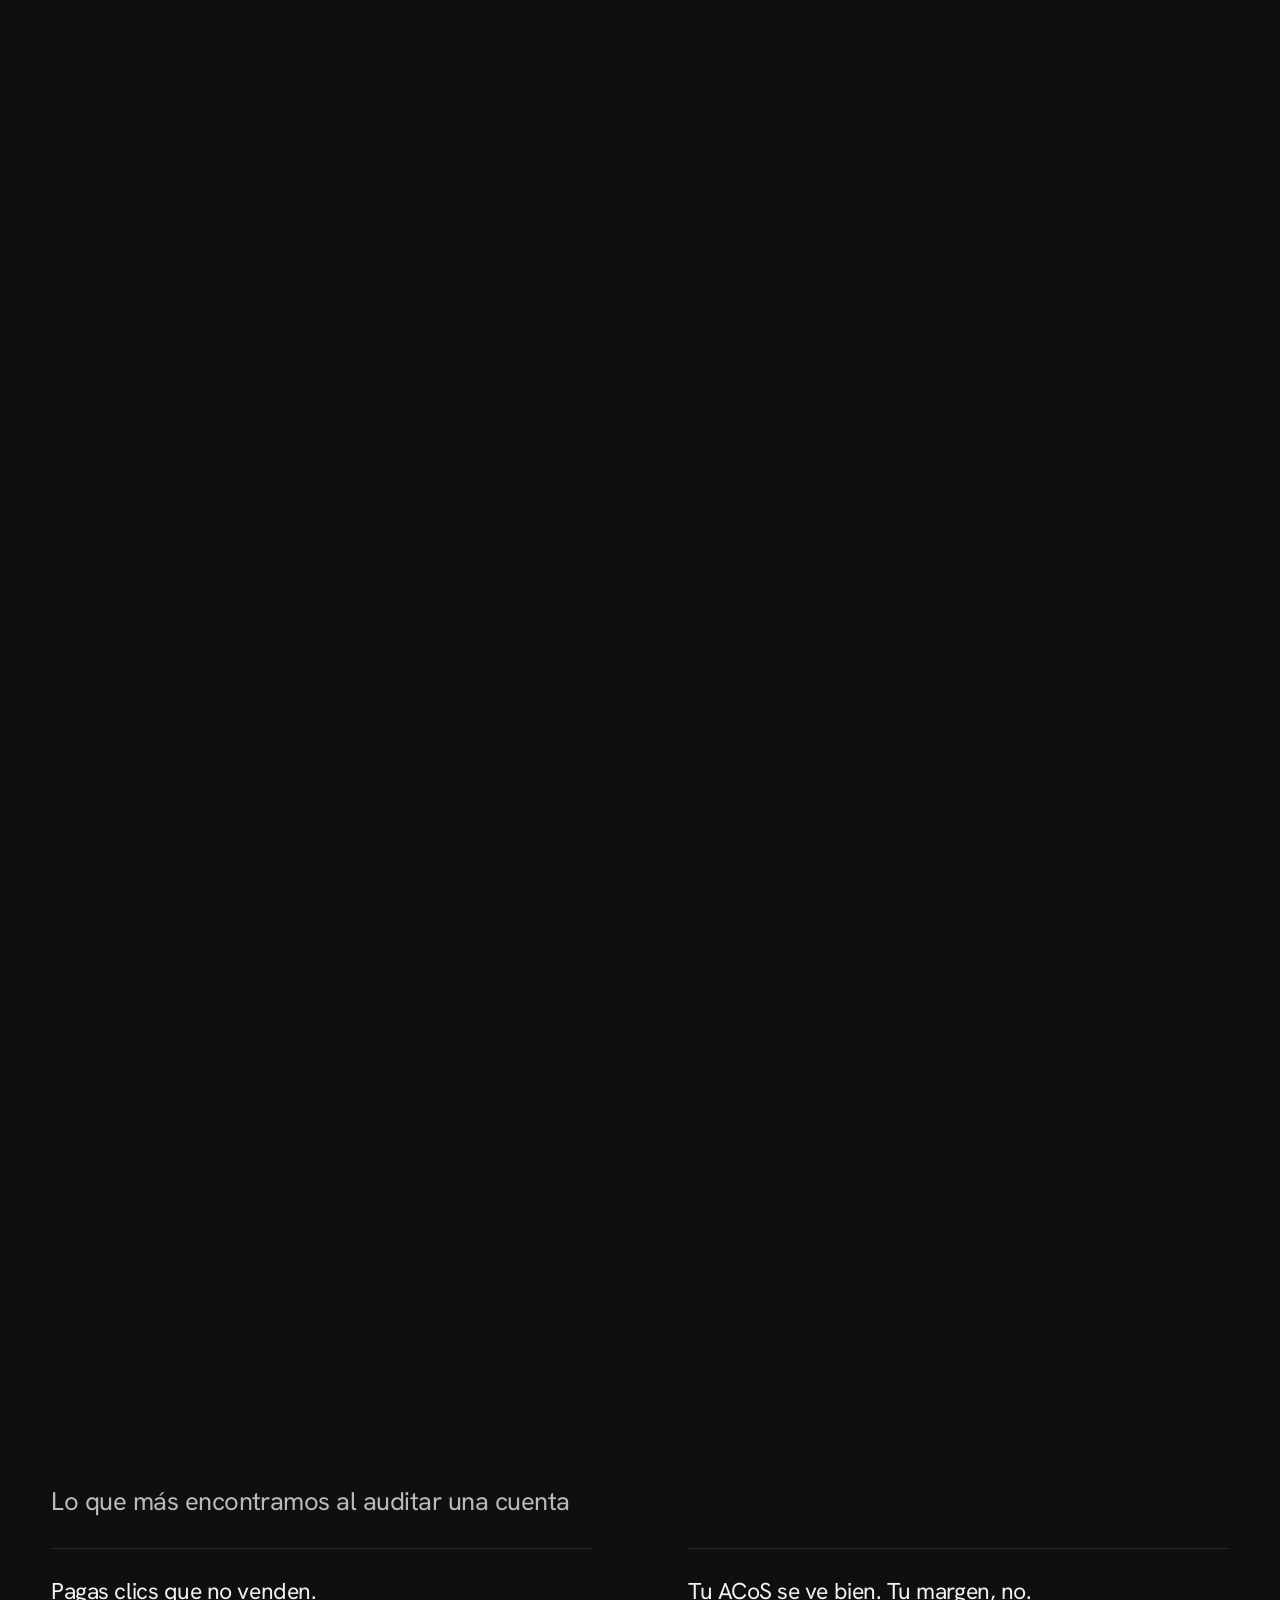
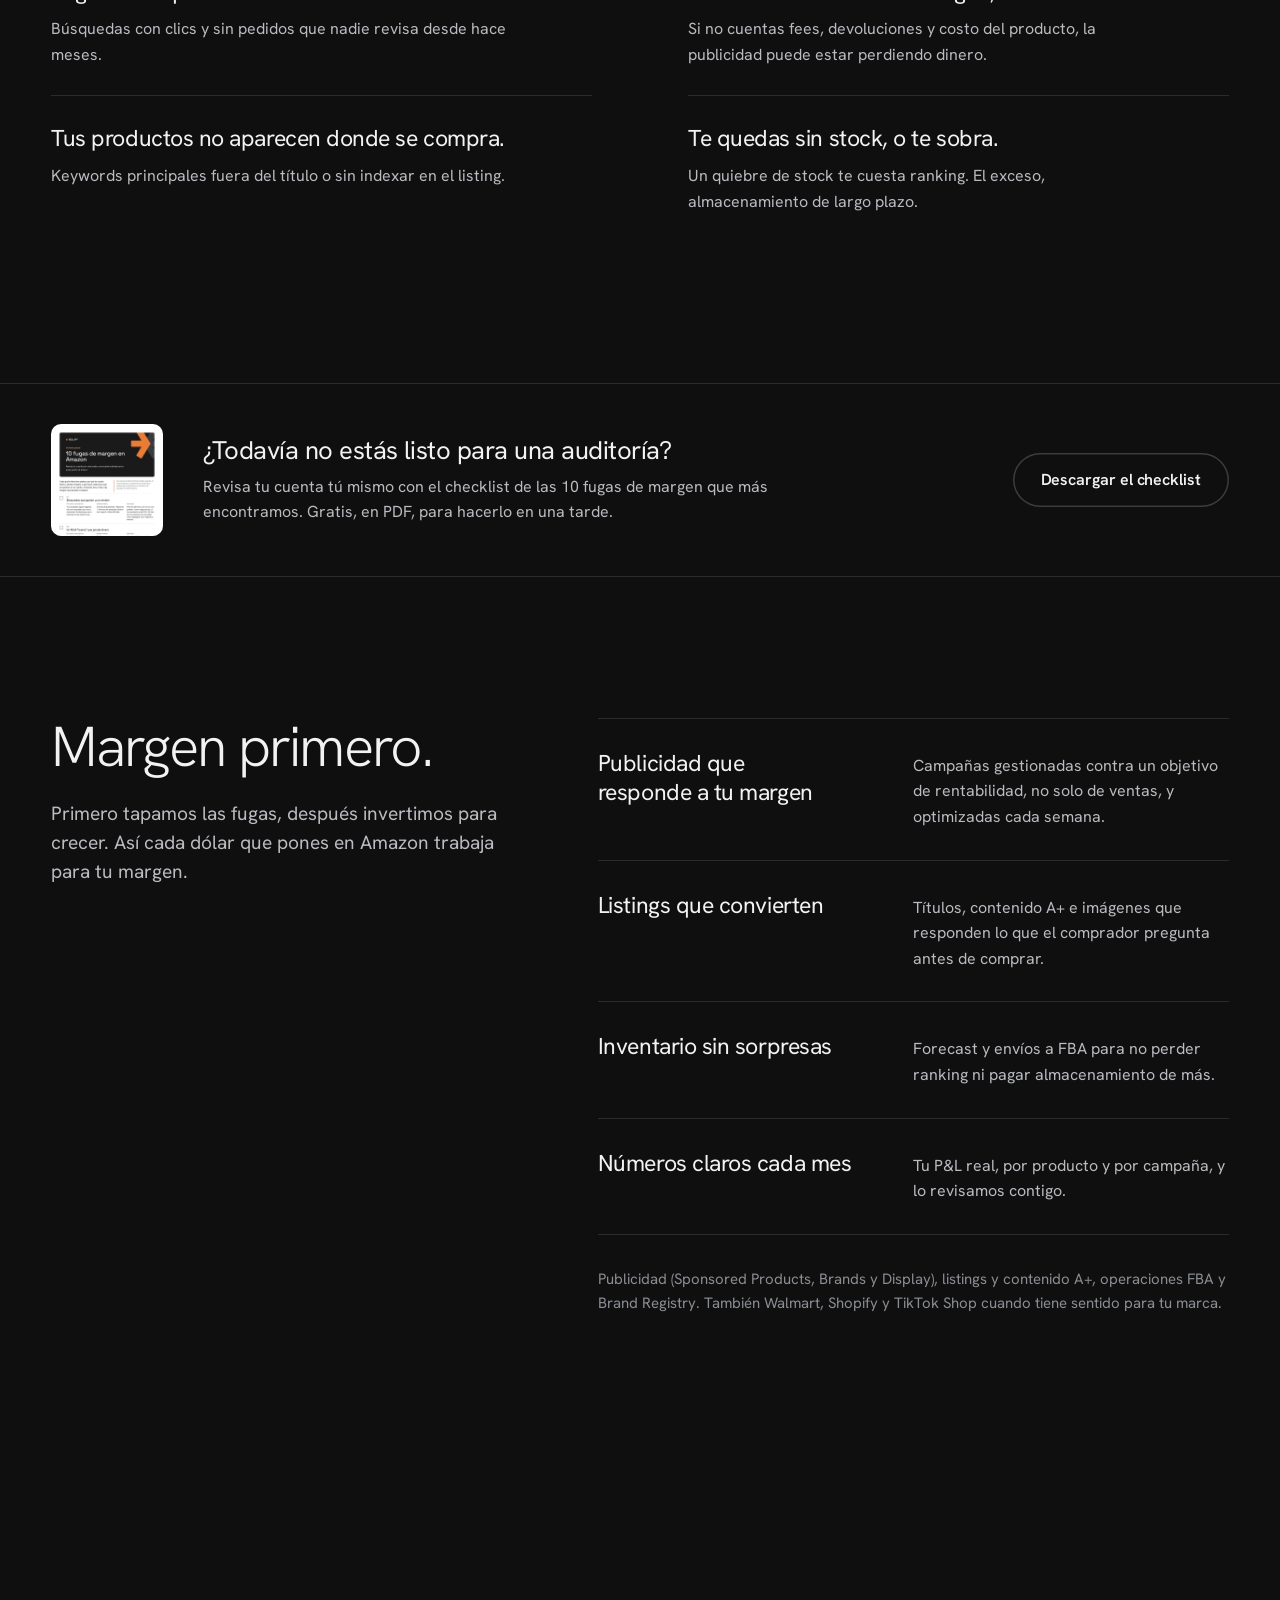
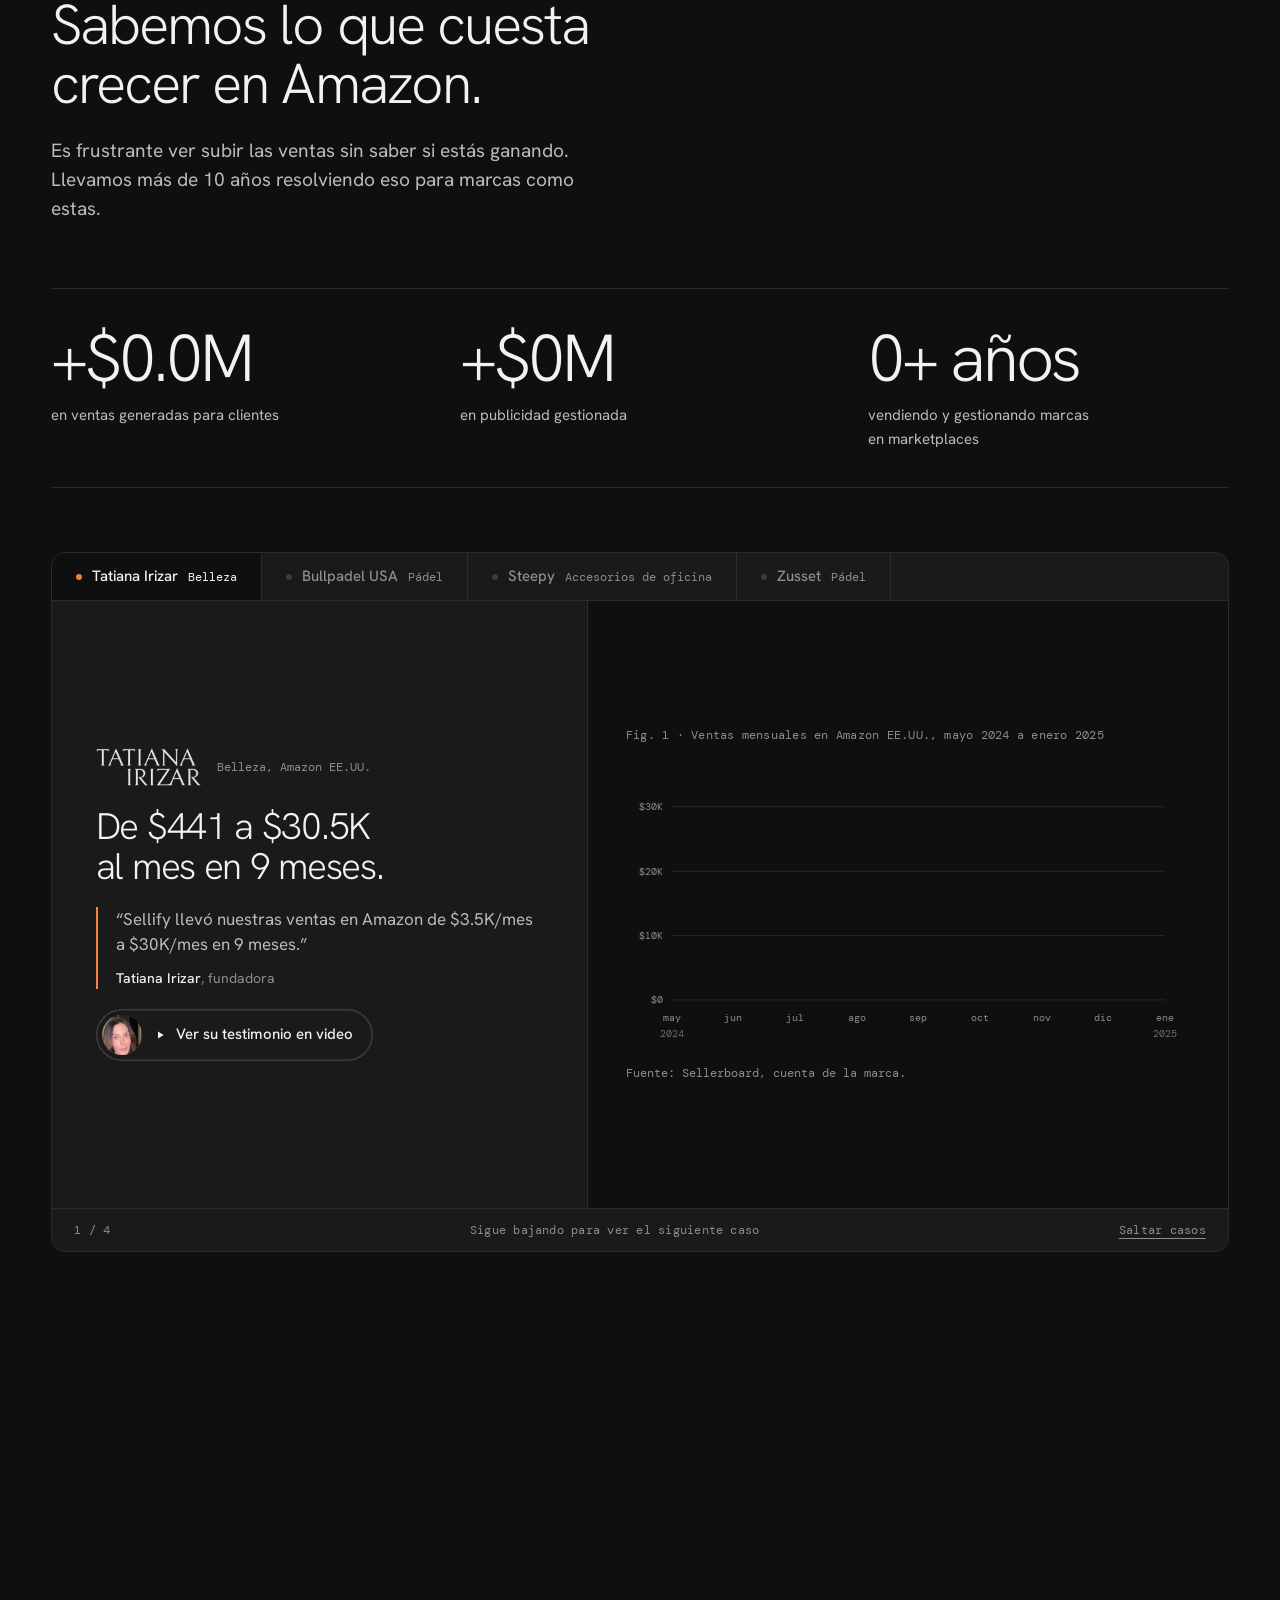
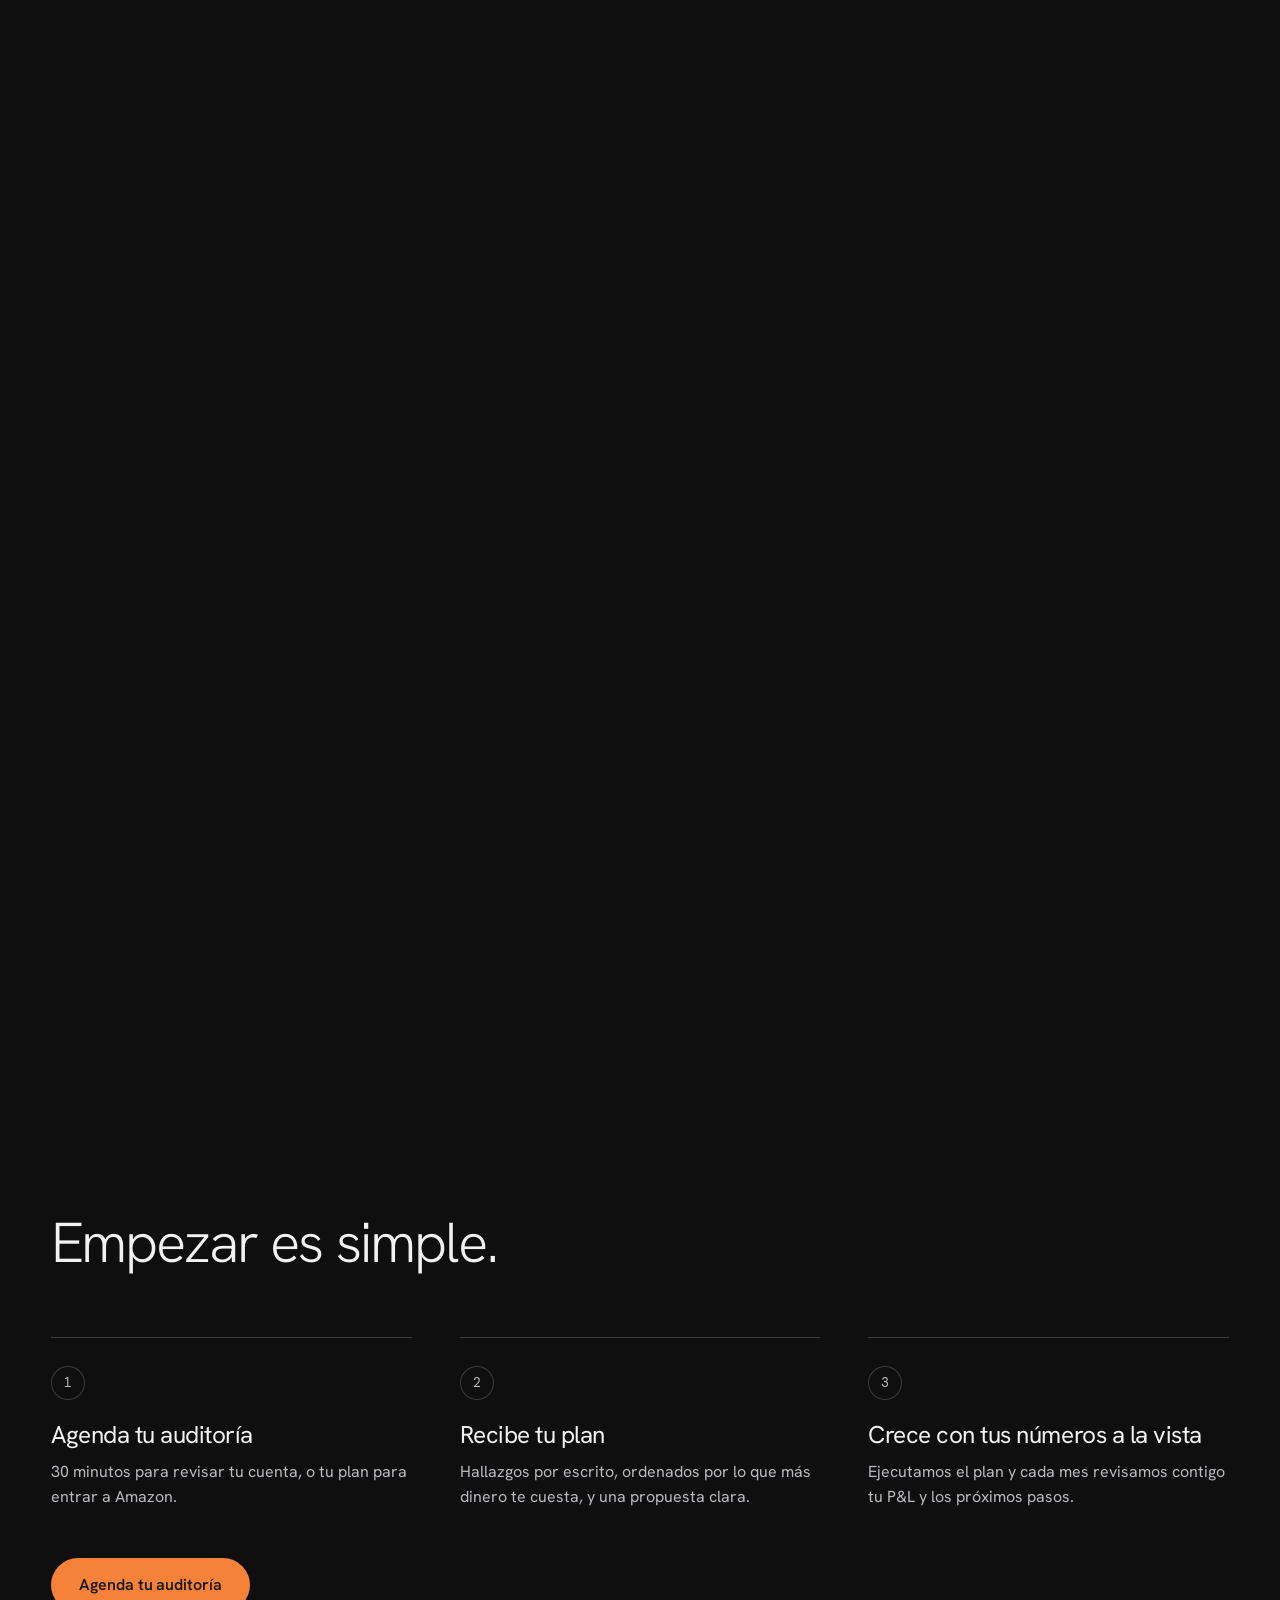
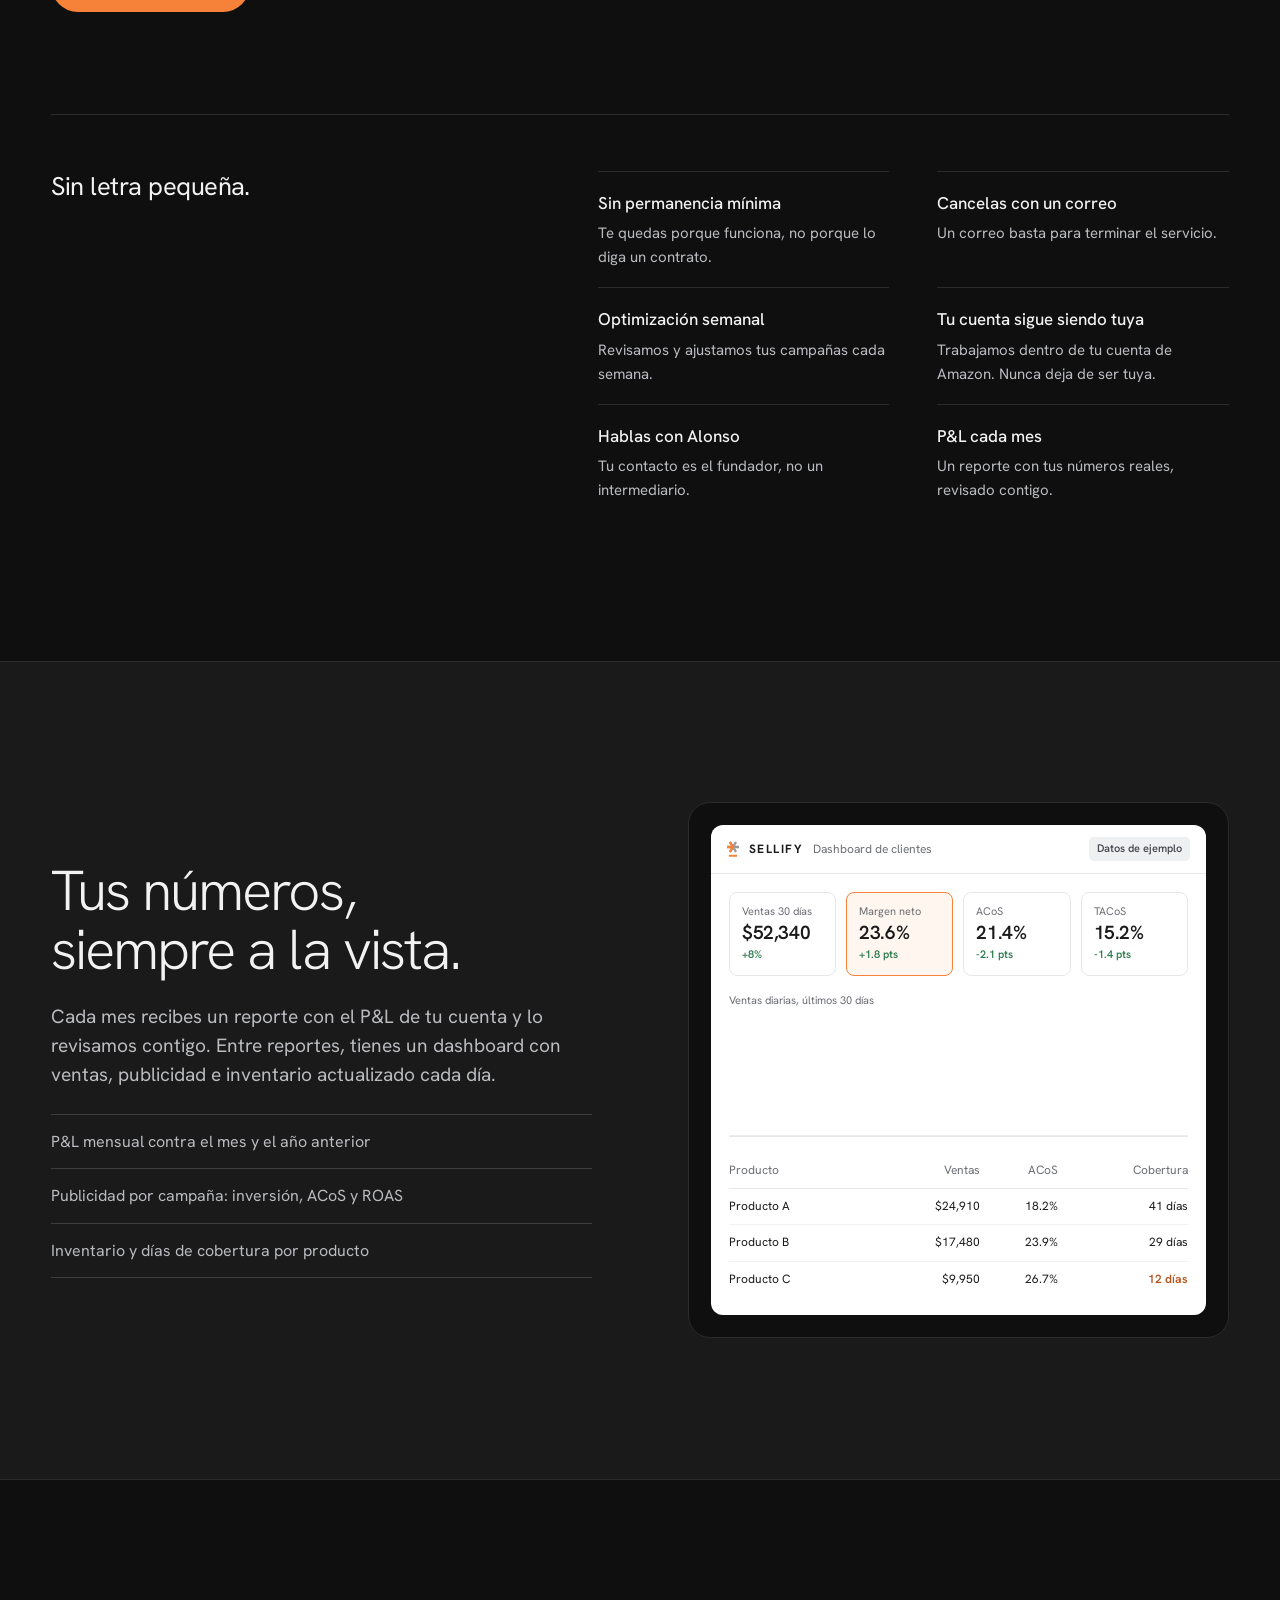
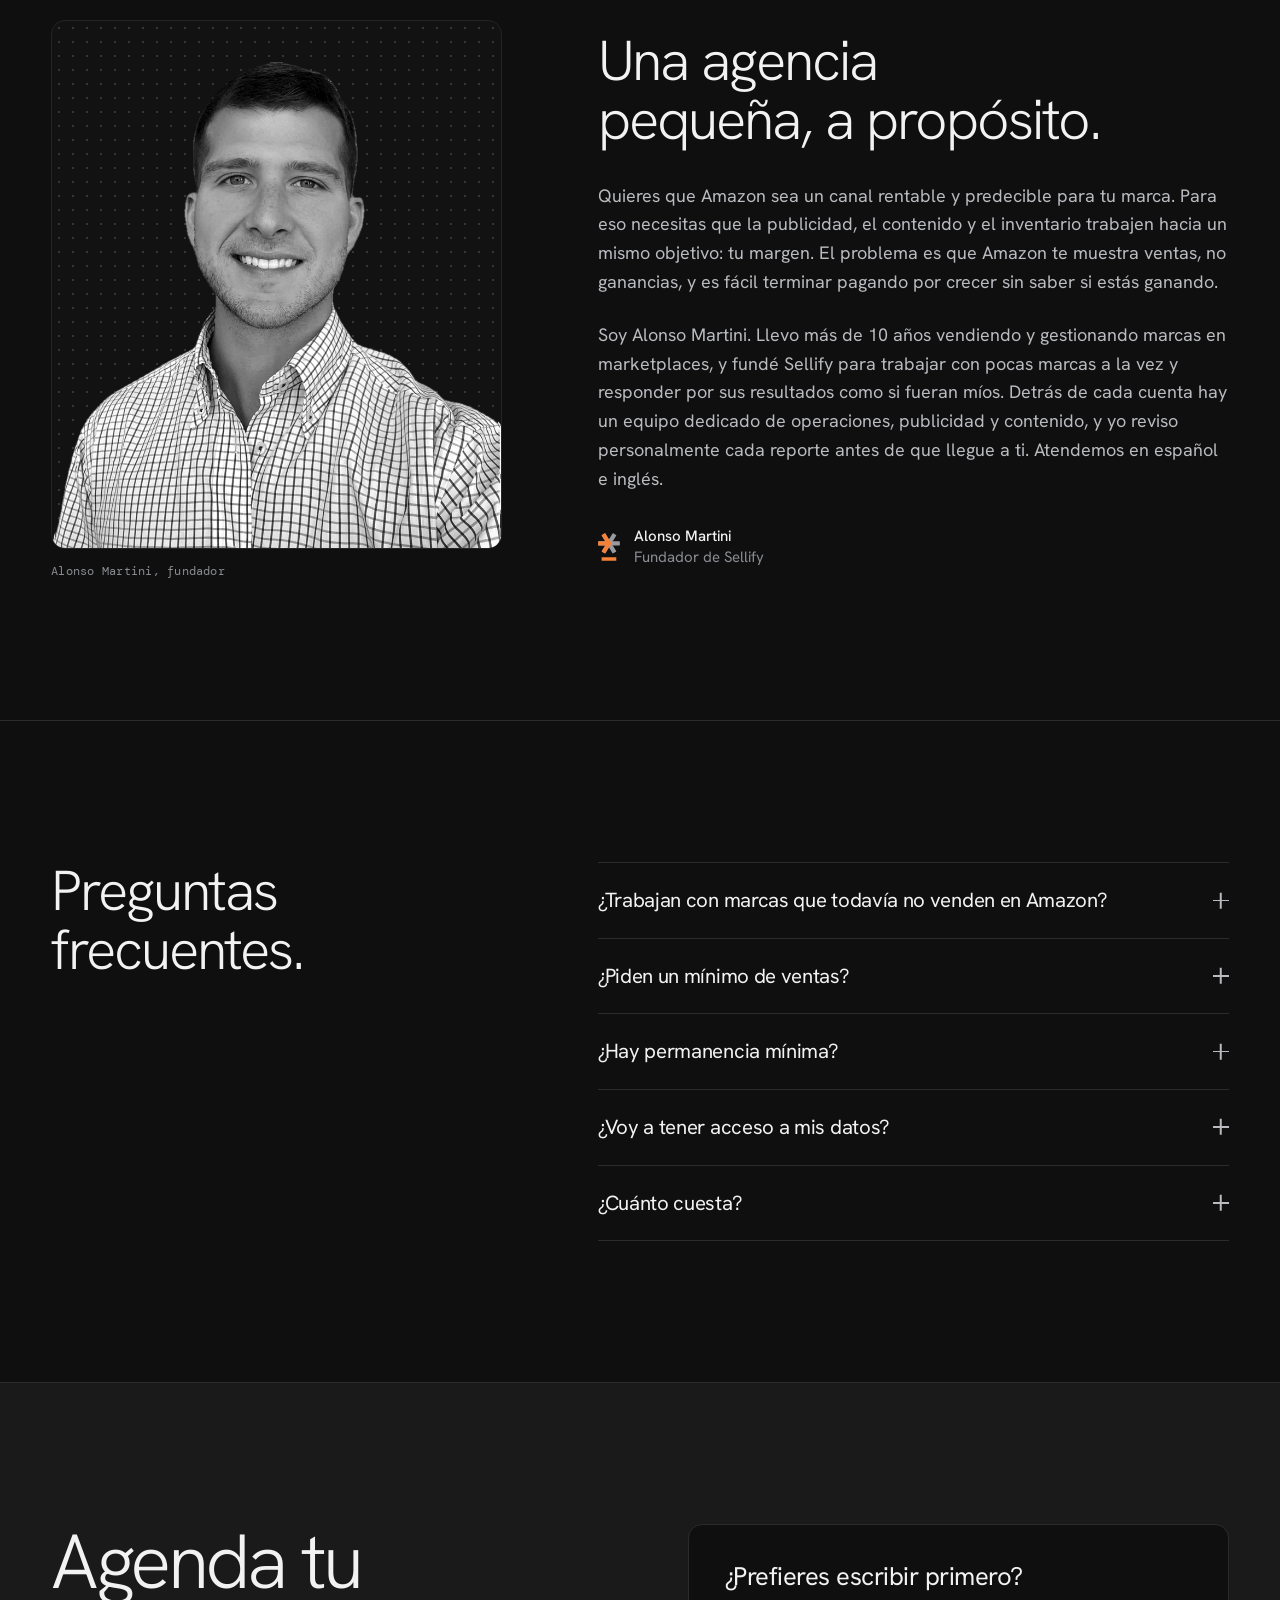
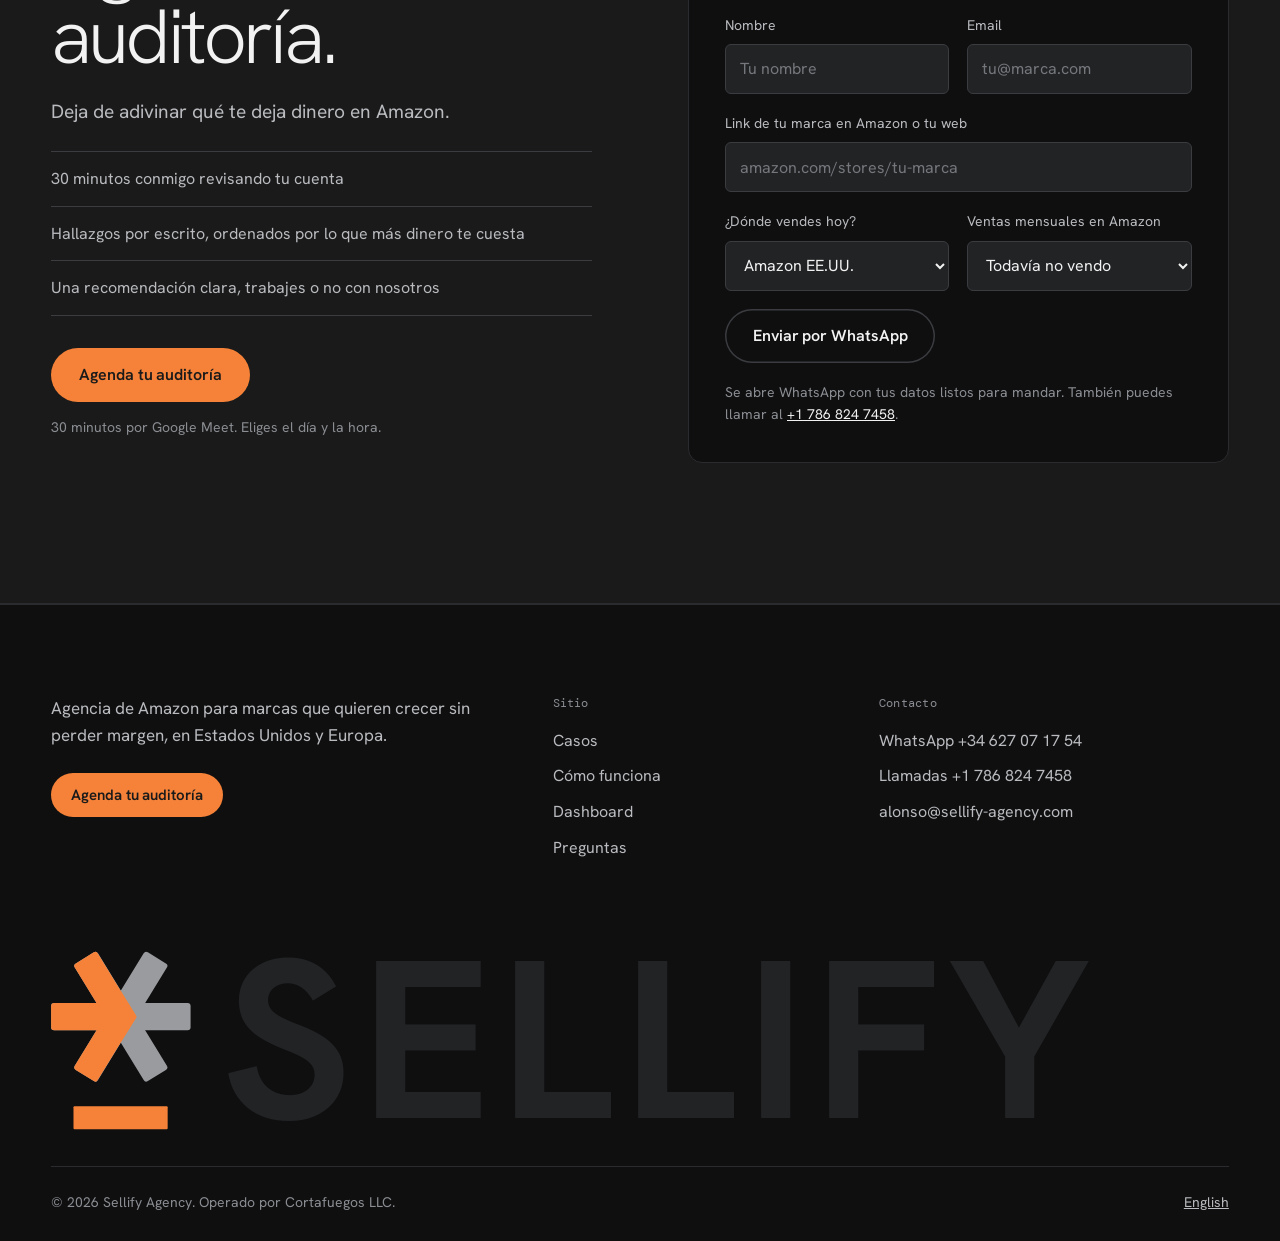
==== commit a8b56a53: "Móvil: secciones fijas en vertical, marca que responde al dedo y gráficas legibles - Los $100 y el v" ====
--- a/index.html
+++ b/index.html
@@ -246,7 +246,7 @@
               <polyline points="52.0,238.0 102.9,181.2 153.8,117.5 204.7,129.3 255.6,154.4 306.5,141.8 357.5,61.8 408.4,116.1 459.3,69.7 510.2,66.4 561.1,84.7 612.0,53.1" class="chart__line"></polyline>
             </g>
             <circle cx="52.0" cy="238.0" r="4" class="chart__dot" data-dot></circle><circle cx="102.9" cy="181.2" r="4" class="chart__dot" data-dot></circle><circle cx="153.8" cy="117.5" r="4" class="chart__dot" data-dot></circle><circle cx="204.7" cy="129.3" r="4" class="chart__dot" data-dot></circle><circle cx="255.6" cy="154.4" r="4" class="chart__dot" data-dot></circle><circle cx="306.5" cy="141.8" r="4" class="chart__dot" data-dot></circle><circle cx="357.5" cy="61.8" r="4" class="chart__dot" data-dot></circle><circle cx="408.4" cy="116.1" r="4" class="chart__dot" data-dot></circle><circle cx="459.3" cy="69.7" r="4" class="chart__dot" data-dot></circle><circle cx="510.2" cy="66.4" r="4" class="chart__dot" data-dot></circle><circle cx="561.1" cy="84.7" r="4" class="chart__dot" data-dot></circle><circle cx="612.0" cy="53.1" r="6" class="chart__dot chart__dot--end" data-dot></circle>
-            <text x="60.0" y="259.0" text-anchor="start" class="chart__val" data-chart-first>$2,816</text>
+            <text x="66.0" y="244.0" text-anchor="start" class="chart__val" data-chart-first>$2,816</text>
             <text x="612.0" y="37.1" text-anchor="end" class="chart__val chart__val--end" data-chart-last data-from="2816" data-to="20201">$20,201</text>
           </svg>
           <p class="case__src">Fuente: Sellerboard, productos de la marca.</p>
--- a/site.css
+++ b/site.css
@@ -363,6 +363,49 @@
   .pin-on .dock{transform:translate(-50%,160%);opacity:0;visibility:hidden}
   .pin-on .hdr:not(:focus-within){transform:translateY(-101%)}
 }
+/* Secciones fijas en vertical (móvil y tablet). site.js añade .pin-compact y mide --svh y --lvh en píxeles una sola vez,
+   para que nada cambie de tamaño cuando el navegador del teléfono esconde sus barras. --u es el 1% del alto útil. */
+.pin-compact{--u:calc(var(--svh,100svh) / 100)}
+.pin-compact.pin-on .dock{transform:translate(-50%,160%);opacity:0;visibility:hidden}
+.pin-compact.pin-on .hdr:not(:focus-within){transform:translateY(-101%)}
+.pin-compact .pl.is-pinned{min-height:var(--lvh,100vh)}
+.pin-compact .pl.is-pinned .pl__in{min-height:0;height:var(--svh,100svh);align-content:center;gap:clamp(20px,3.7 * var(--u),56px);padding-top:12px;padding-bottom:12px}
+.pin-compact .pl.is-pinned .pl__left{gap:clamp(6px,1.3 * var(--u),18px)}
+.pin-compact .pl.is-pinned .pl__left .cap{font-size:11px}
+.pin-compact .pl.is-pinned .pl__title{font-size:clamp(19px,3.2 * var(--u),34px)}
+.pin-compact .pl.is-pinned .pl__big{font-size:clamp(64px,12.5 * var(--u),168px);margin-top:0}
+.pin-compact .pl.is-pinned .pl__track{height:clamp(32px,6 * var(--u),64px);margin-bottom:clamp(10px,2.2 * var(--u),28px)}
+.pin-compact .pl.is-pinned .pl__rows li{font-size:clamp(14px,2.4 * var(--u),18px);line-height:1.25;padding:clamp(6px,1.35 * var(--u),14px) 0}
+.pin-compact .pl.is-pinned .pl__rows b{font-size:clamp(13px,2.2 * var(--u),16px)}
+.pin-compact .pl.is-pinned .pl__foot{margin-top:clamp(10px,2.2 * var(--u),28px)}
+.pin-compact .pl.is-pinned .pl__punch{font-size:clamp(15px,2.5 * var(--u),23px)}
+.pin-compact .viewer.is-pinned .viewer__frame{height:min(calc(var(--svh,100svh) - 24px),820px)}
+.pin-compact .viewer.is-pinned .viewer__tabs{scrollbar-width:none}
+.pin-compact .viewer.is-pinned .viewer__tabs::-webkit-scrollbar{display:none}
+.pin-compact .viewer.is-pinned .case{grid-template-rows:auto minmax(0,1fr)}
+.pin-compact .viewer.is-pinned .case__copy{justify-content:flex-start;gap:clamp(8px,1.6 * var(--u),20px);padding:clamp(12px,2.4 * var(--u),36px) clamp(16px,4vw,40px)}
+.pin-compact .viewer.is-pinned .case__brand img{max-height:26px;width:auto}
+.pin-compact .viewer.is-pinned .case__result{font-size:clamp(21px,3.7 * var(--u),40px)}
+.pin-compact .viewer.is-pinned .case__quote{font-size:clamp(14px,2.35 * var(--u),18px);line-height:1.45;padding-left:14px}
+.pin-compact .viewer.is-pinned .case__quote footer{margin-top:6px;font-size:13px}
+.pin-compact .viewer.is-pinned .play{padding:4px 16px 4px 4px;font-size:14px;gap:10px}
+.pin-compact .viewer.is-pinned .play img{width:32px;height:32px}
+.pin-compact .viewer.is-pinned .case__fig{min-height:0;gap:clamp(6px,1.3 * var(--u),18px);padding:clamp(10px,2 * var(--u),32px) clamp(16px,4vw,40px)}
+.pin-compact .viewer.is-pinned .case__fig .cap{font-size:11px}
+.pin-compact .viewer.is-pinned .case__src{font-size:11px}
+.pin-compact .viewer.is-pinned .chart{flex:1 1 0;min-height:0;max-height:340px}
+.pin-compact .viewer.is-pinned .case__media{grid-template-columns:clamp(96px,30%,220px) minmax(0,1fr);gap:16px 24px}
+.pin-compact .viewer.is-pinned .tile{max-width:none}
+.pin-compact .viewer.is-pinned .bigs{gap:clamp(10px,2 * var(--u),20px)}
+.pin-compact .viewer.is-pinned .big b{font-size:clamp(40px,7.5 * var(--u),88px)}
+.pin-compact .viewer.is-pinned .launch li{font-size:clamp(15px,2.5 * var(--u),18px);padding:clamp(7px,1.4 * var(--u),13px) 0}
+@media (max-width:760px){
+  .pin-compact .pl.is-pinned .pl__note{display:none}
+  .pin-compact .viewer.is-pinned .tab{padding:13px 14px;font-size:14px;gap:8px}
+  .pin-compact .viewer.is-pinned .tab span{display:none}
+  .pin-compact .viewer.is-pinned .viewer__hint{display:none}
+  .pin-compact .viewer.is-pinned .viewer__foot{padding:11px 16px}
+}
 /* Pantallas grandes: el contenido y la tipografía crecen para no quedar perdidos en el centro */
 @media (min-width:1800px){
   :root{--wrap:1520px}
@@ -455,6 +498,12 @@
   .stats{gap:28px}
   .case__media{grid-template-columns:minmax(0,1fr)}
   .tile{max-width:200px}
+  .chart__tick{font-size:19px}
+  .chart__year{font-size:17px;transform:translateY(9px)}
+  .chart__val{font-size:22px}
+  .chart__val--end{font-size:30px}
+  .chart__line{stroke-width:3.5}
+  .chart__dot{stroke-width:3}
   .pl__track{height:48px}
   .steps{gap:32px}
   .kpis{grid-template-columns:repeat(2,minmax(0,1fr))}
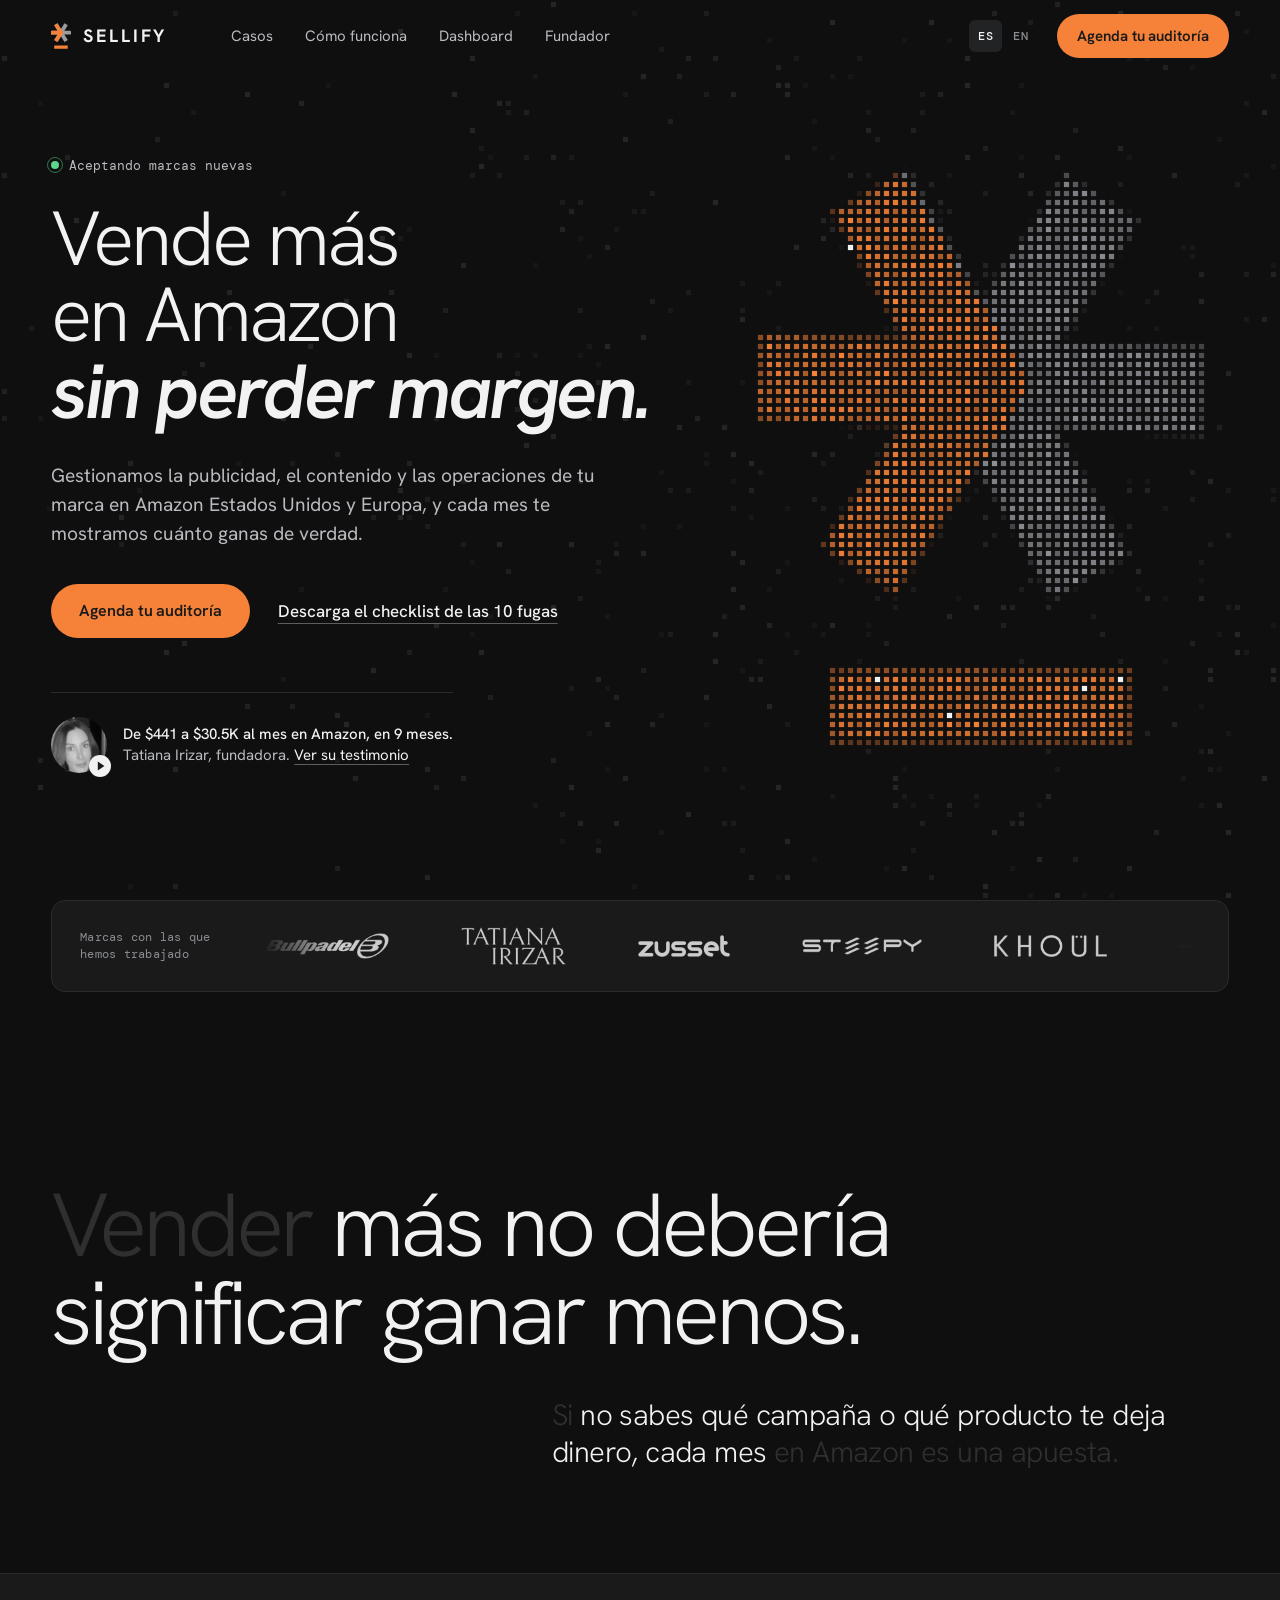
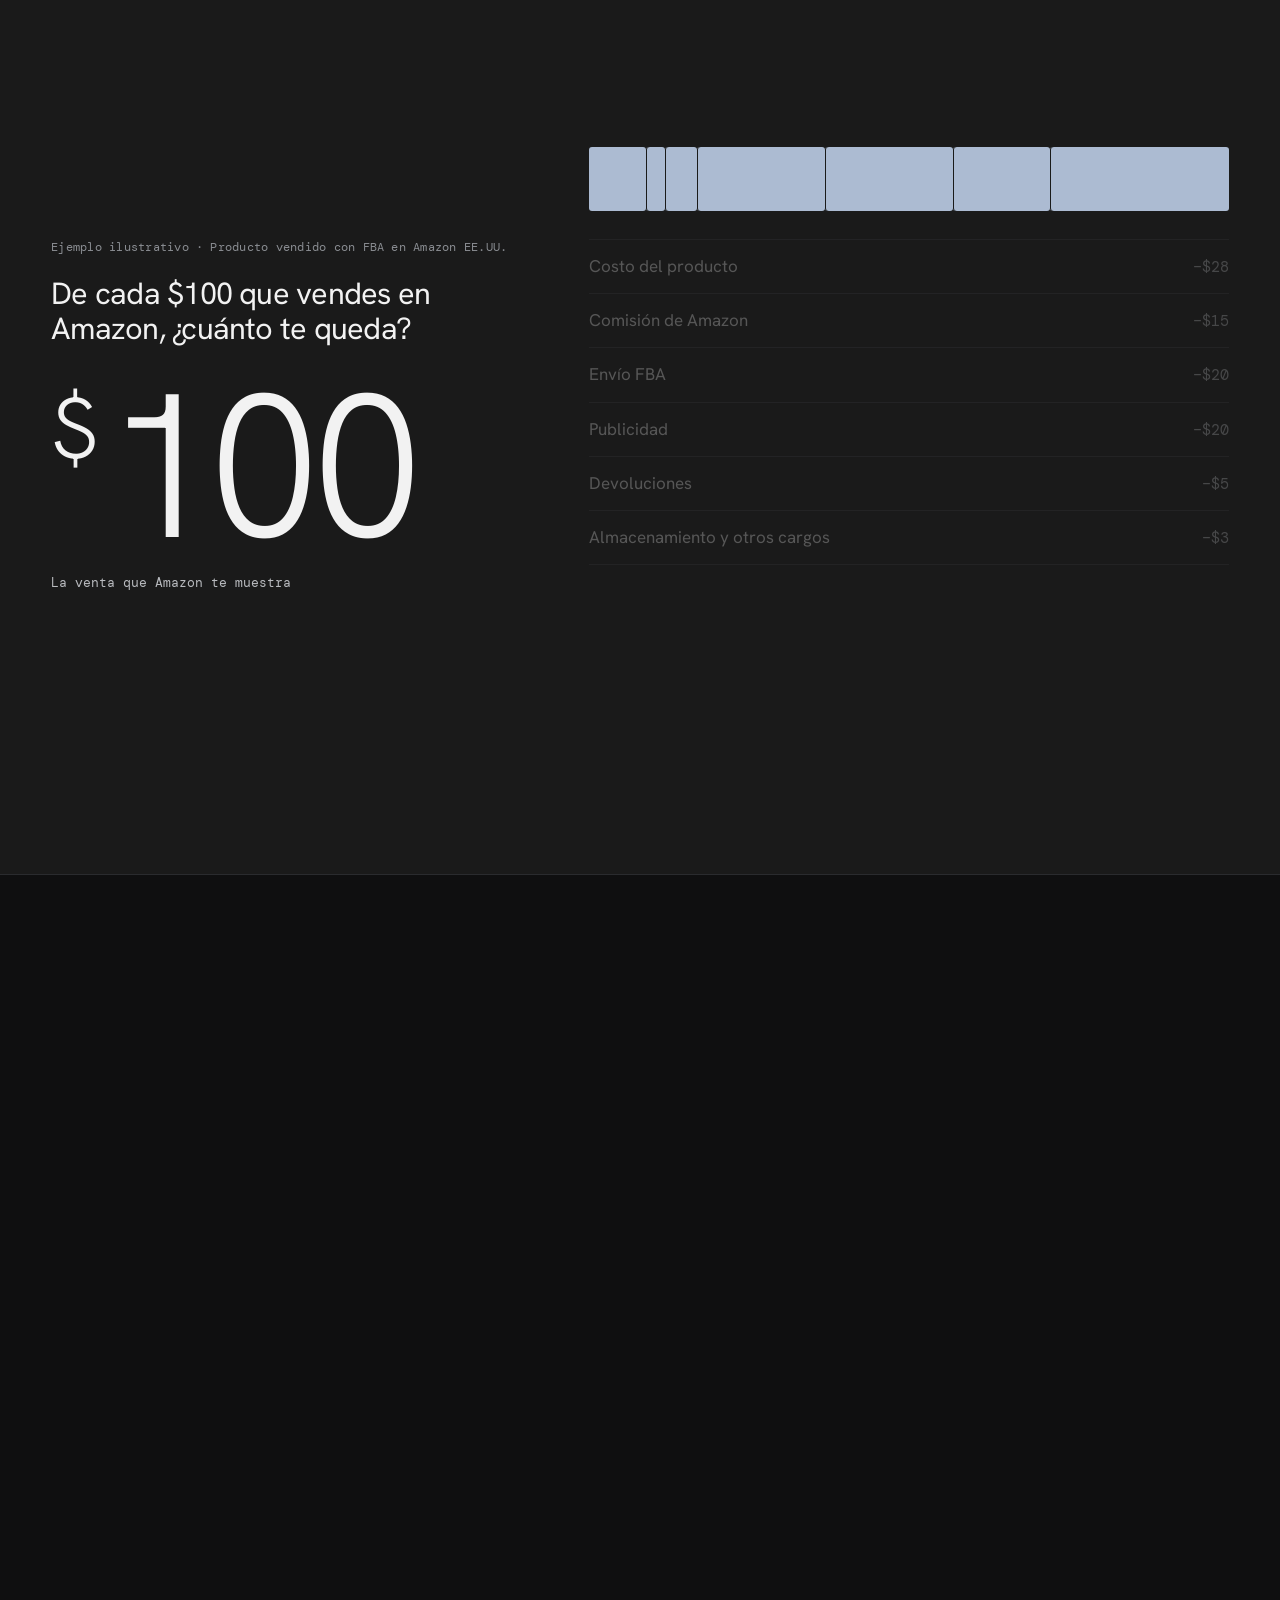
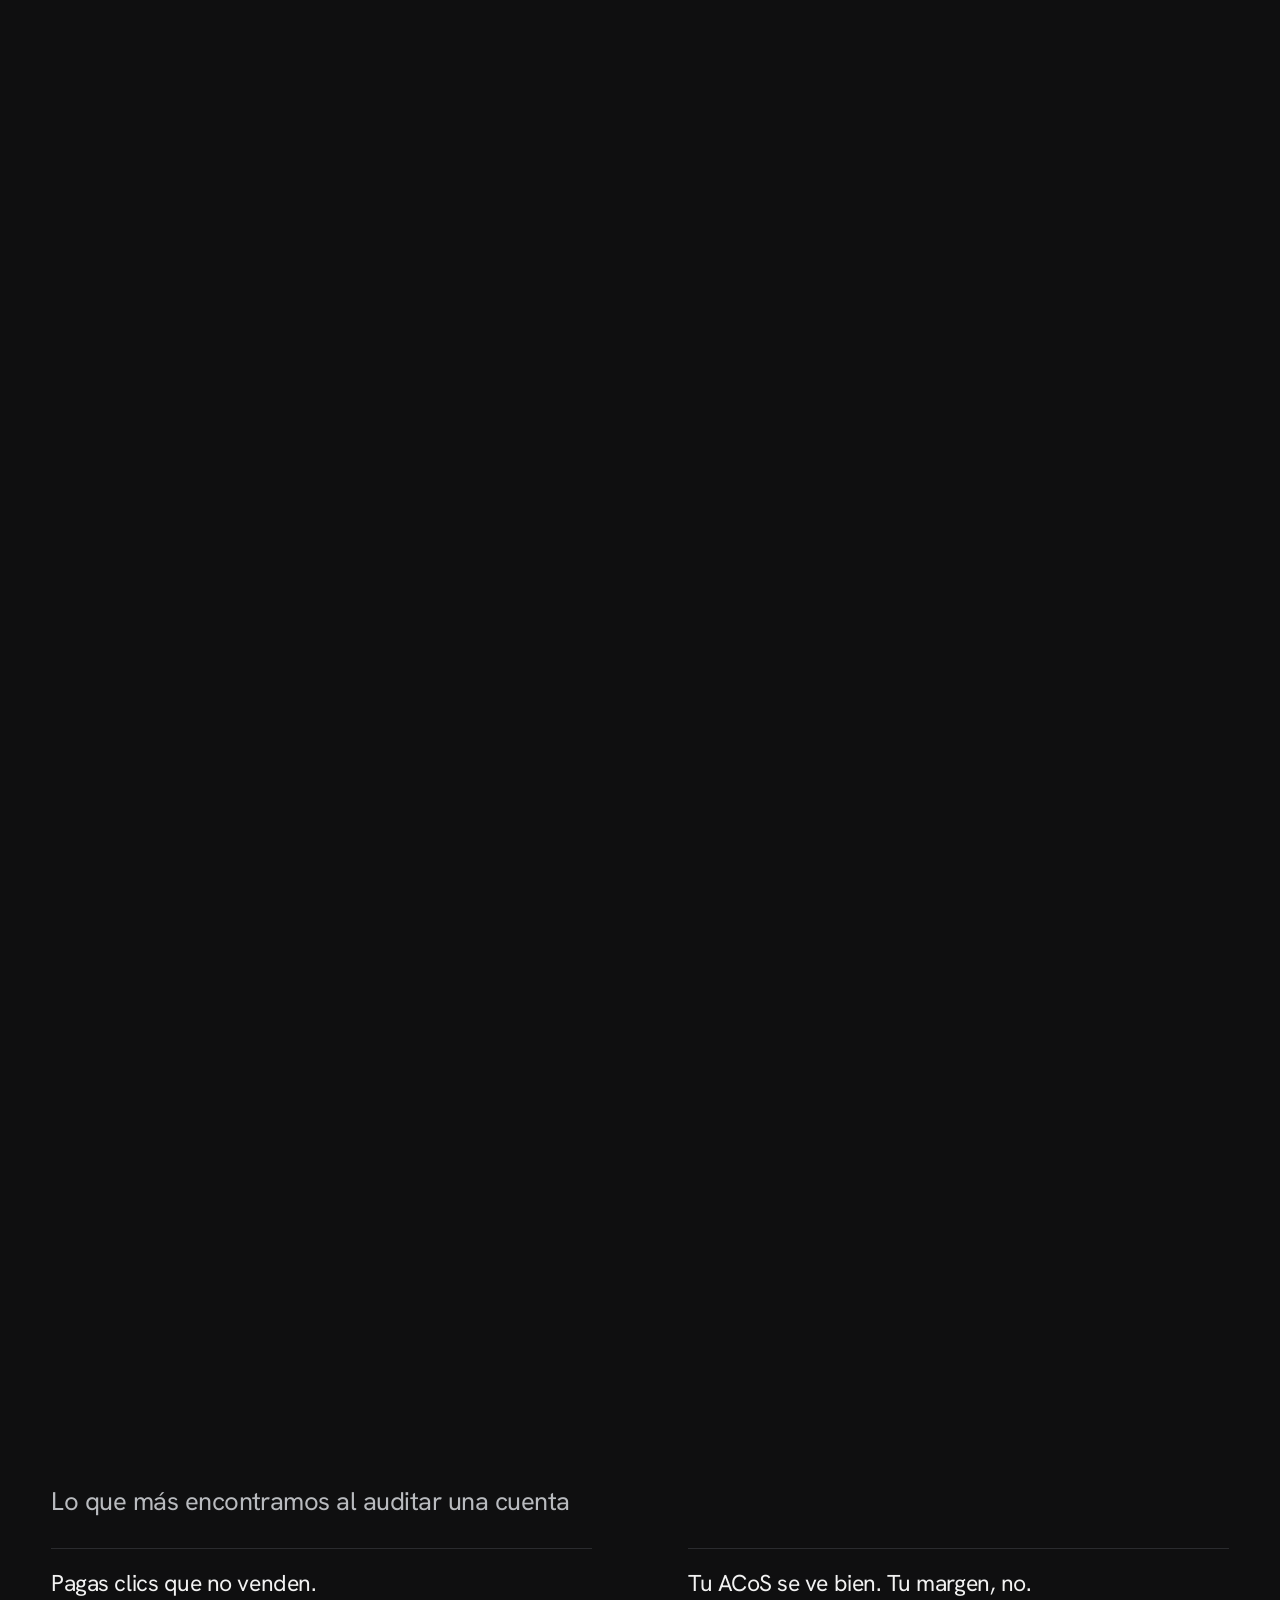
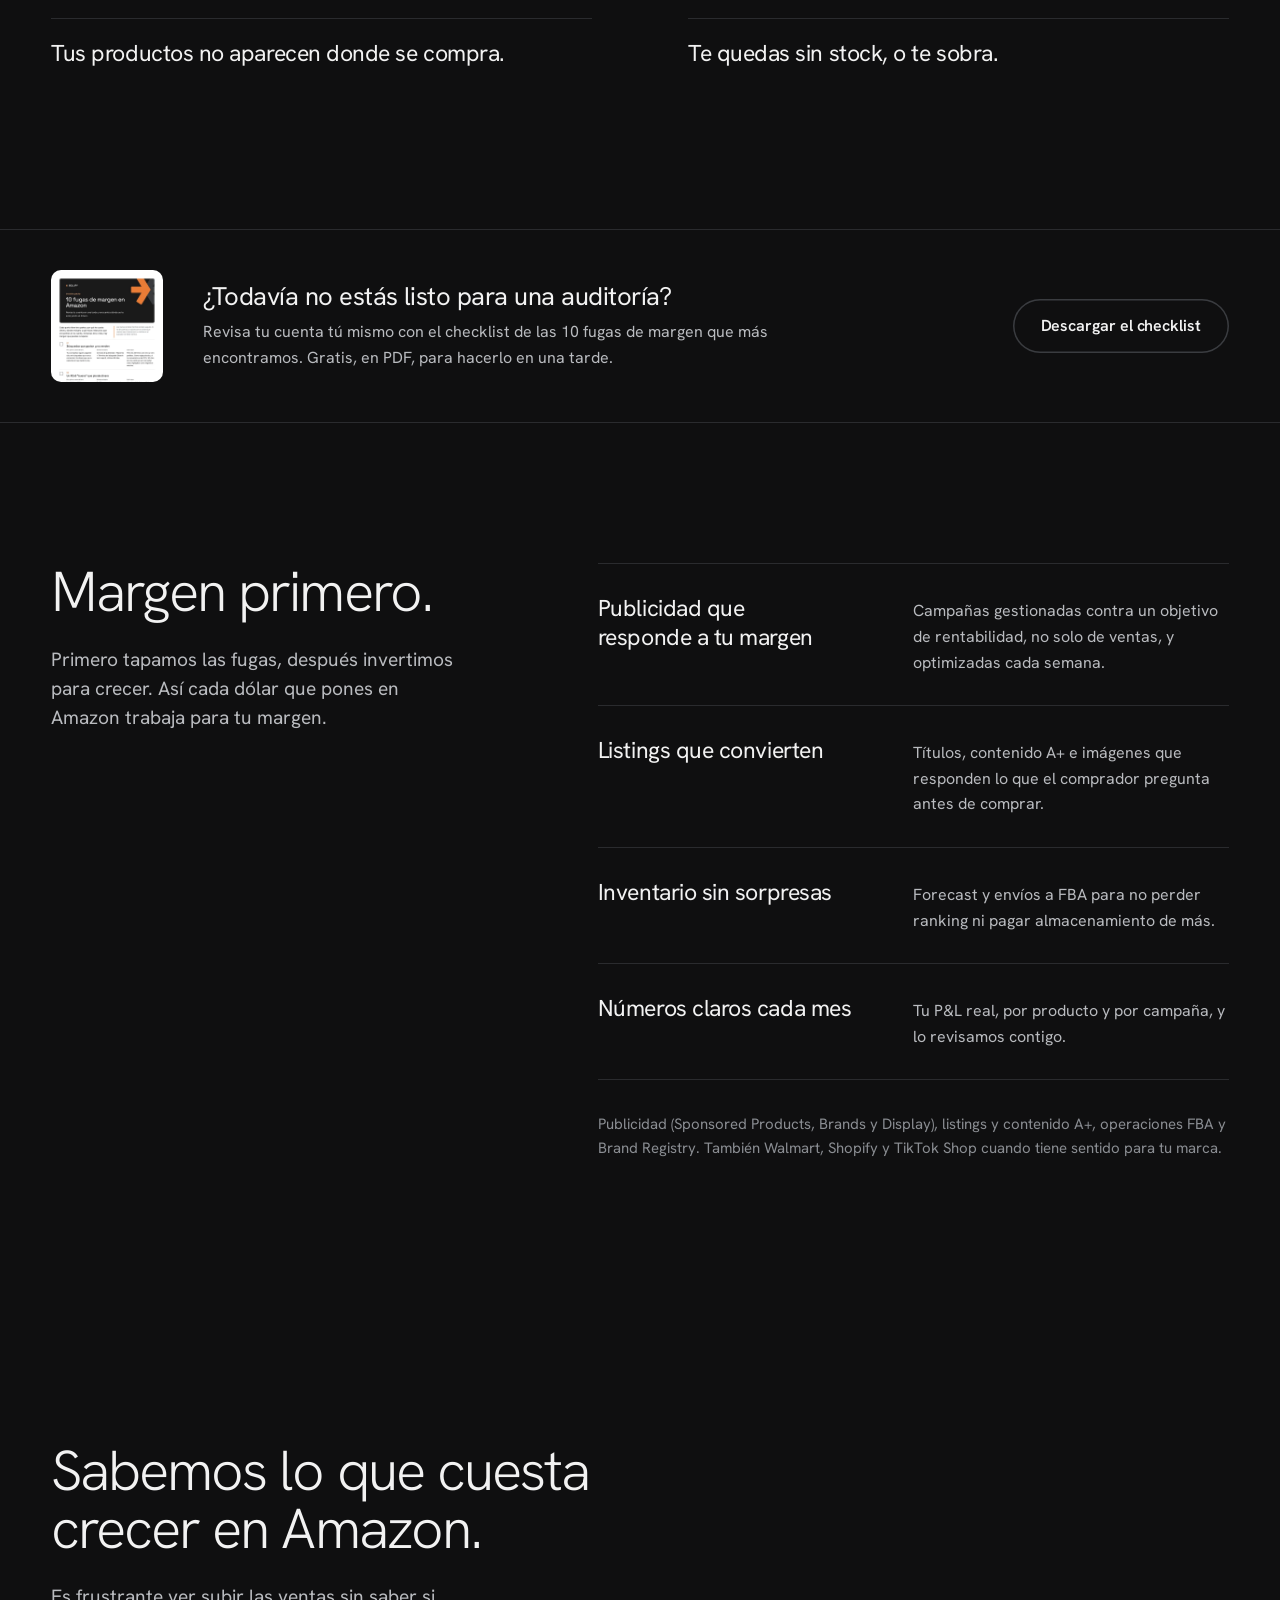
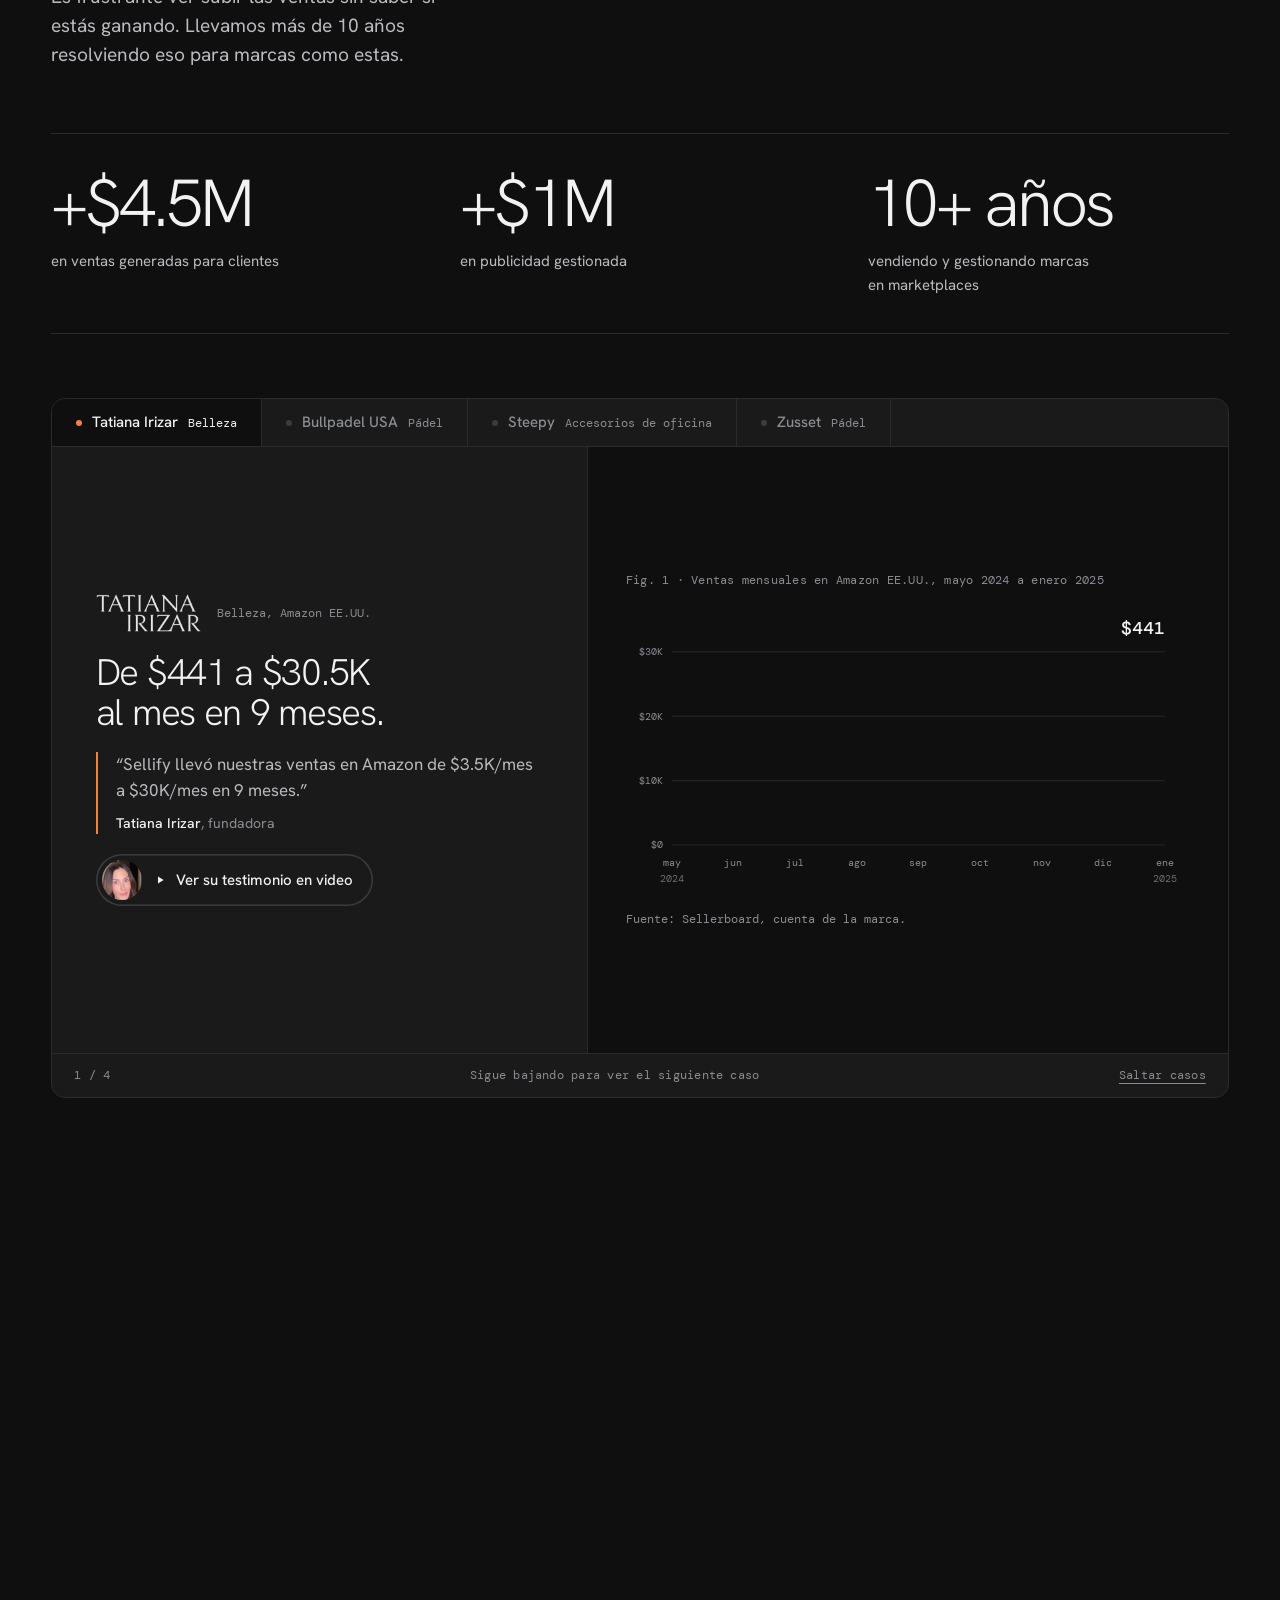
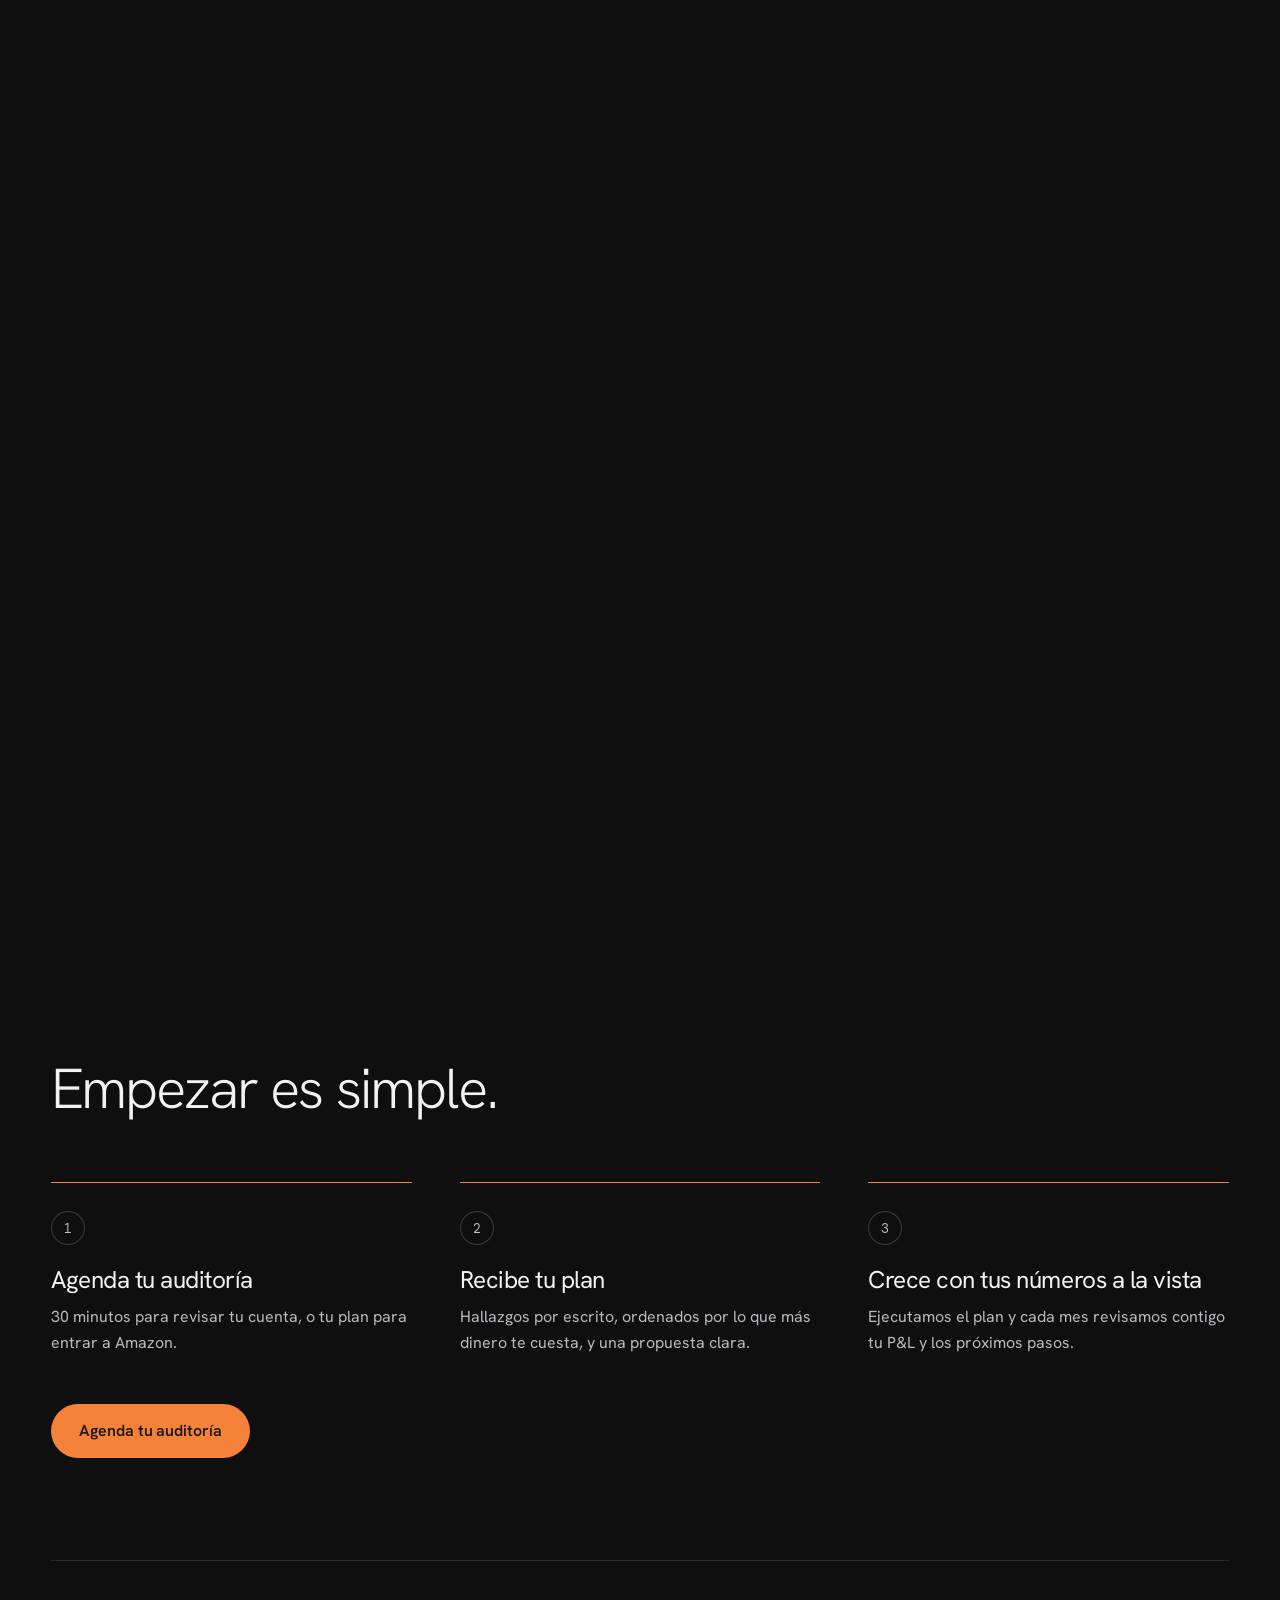
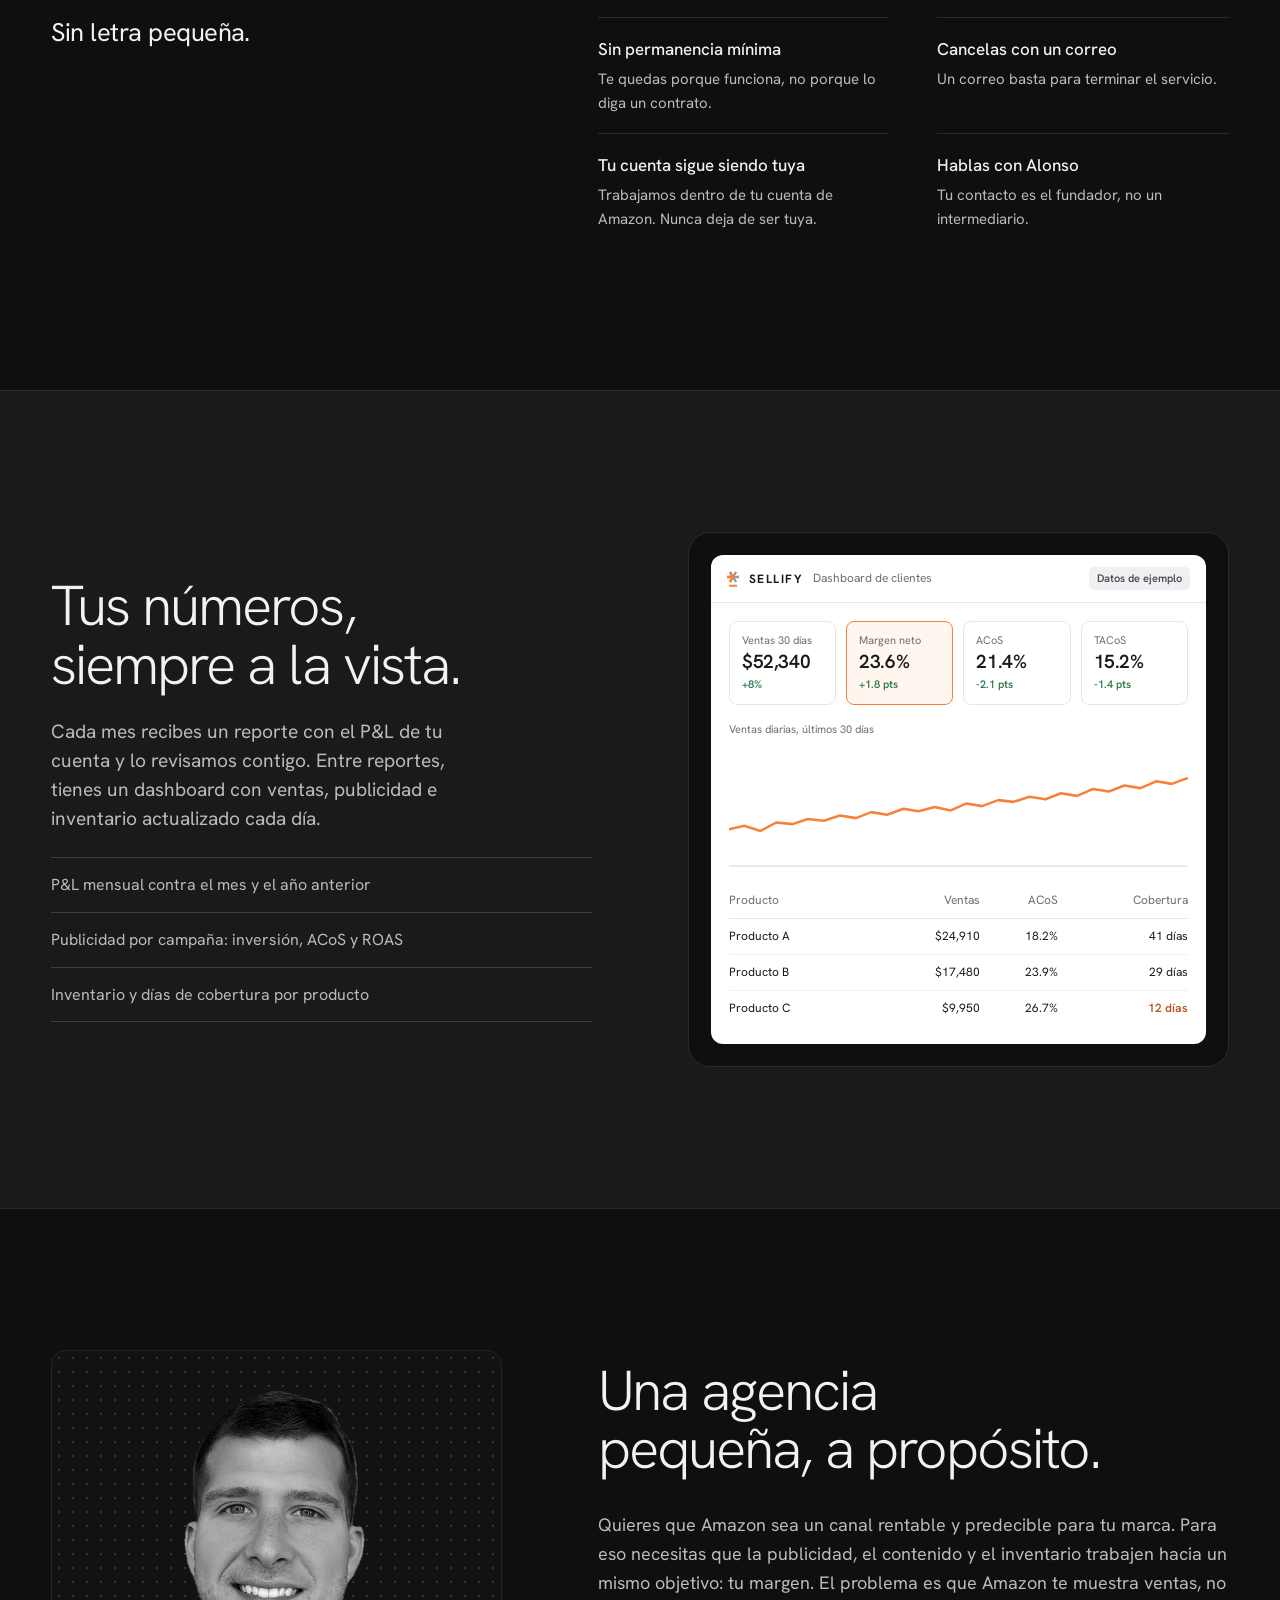
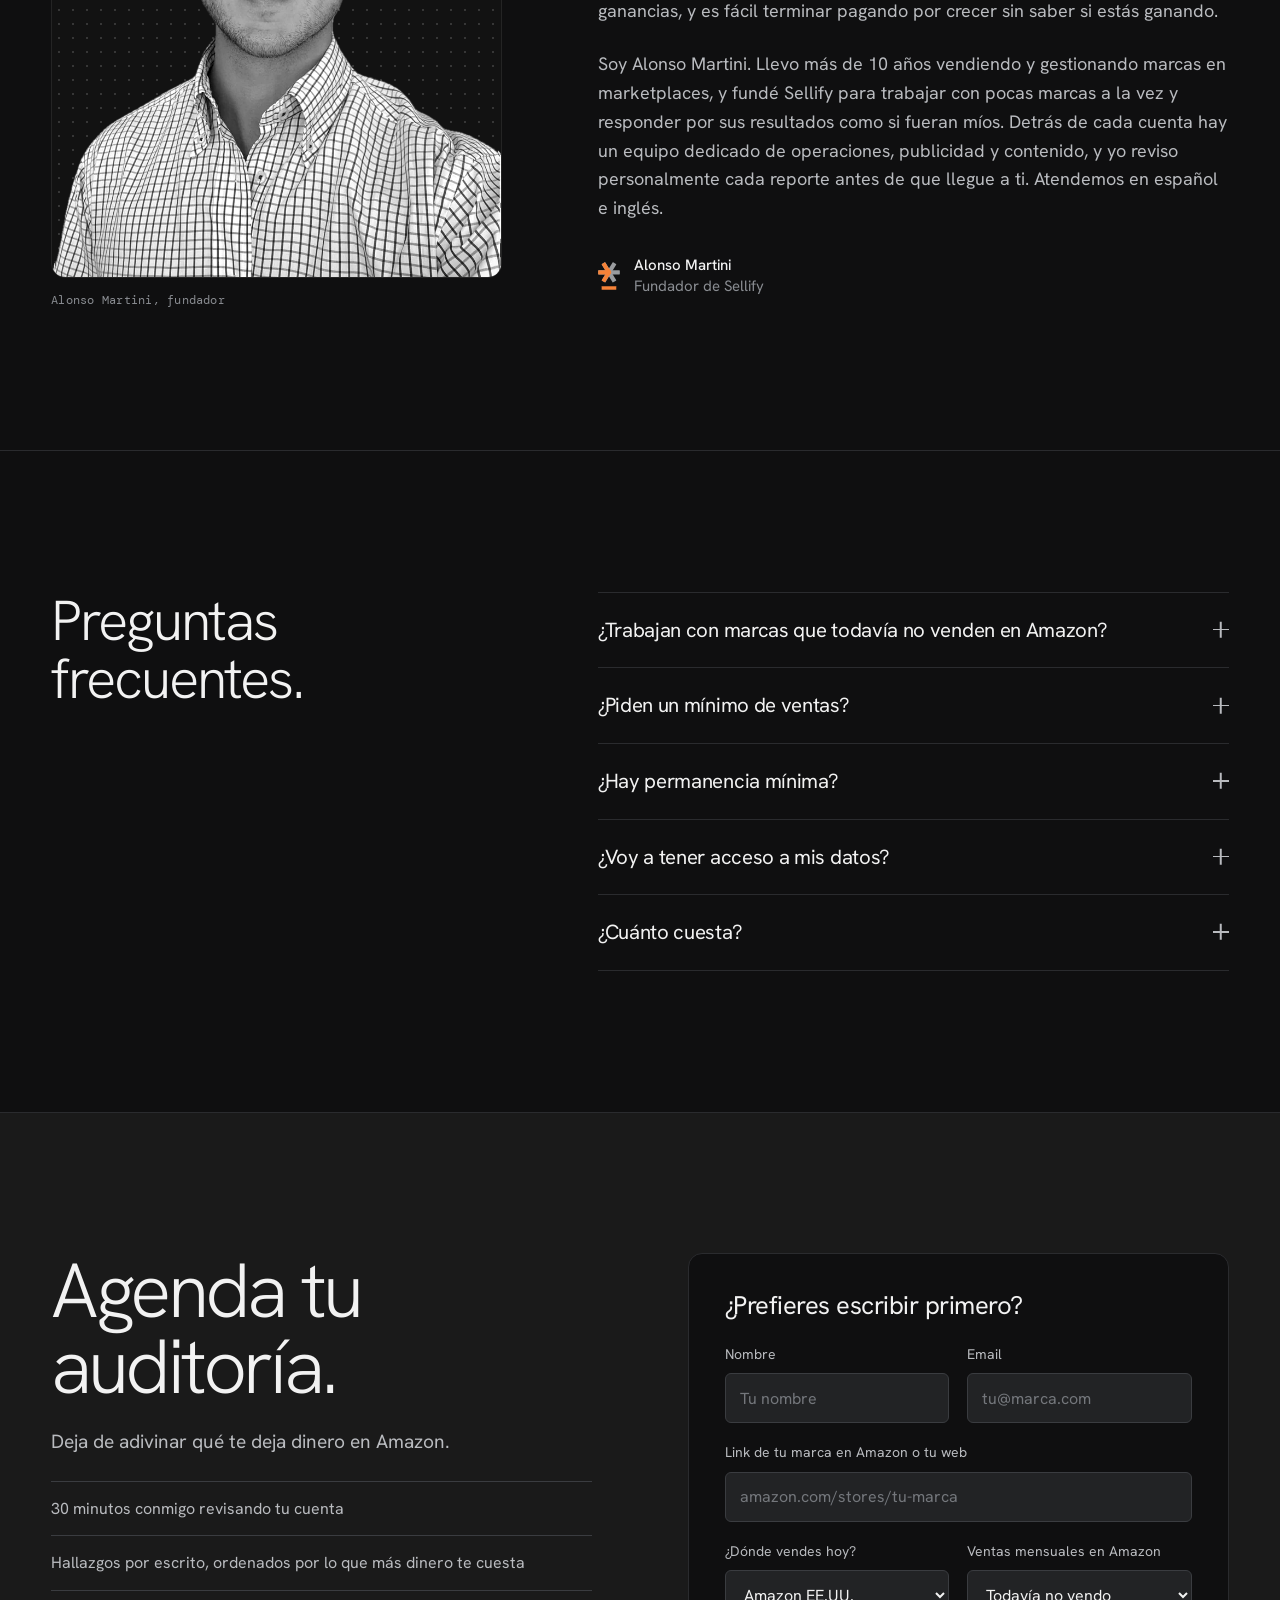
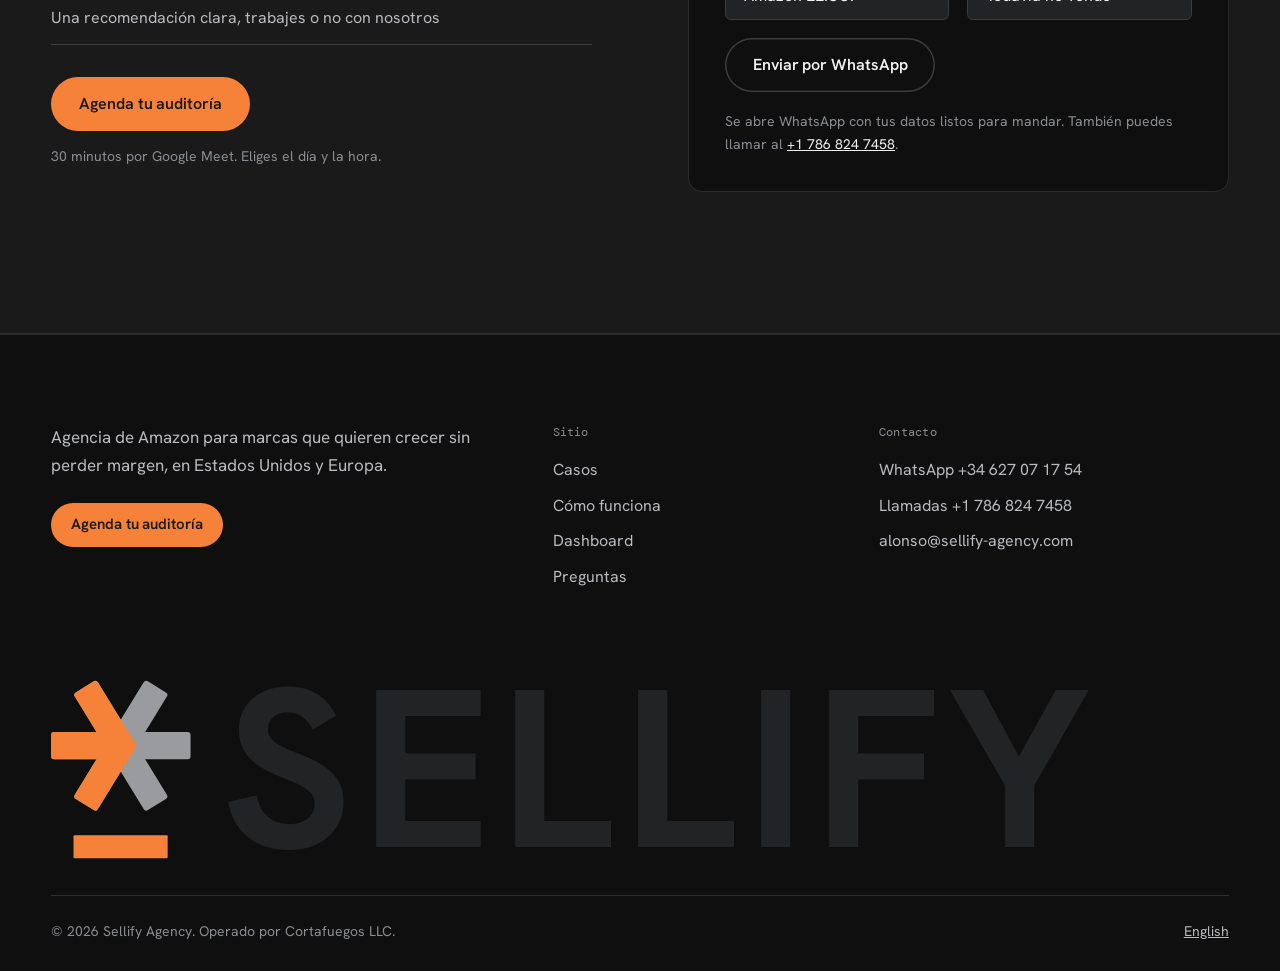
==== commit 92326c93: "Hallazgos en cuatro líneas, Sin letra pequeña en 4 puntos y logo de Perinola HG - 'Lo que más encont" ====
--- a/index.html
+++ b/index.html
@@ -95,7 +95,7 @@
           <li><img src="/assets/logos/khoul.webp" width="113" height="22" alt="Khoul"></li>
           <li><img src="/assets/logos/valentina-gordon.webp" width="129" height="32" alt="Valentina Gordon"></li>
           <li><img src="/assets/logos/psychodelic.webp" width="45" height="46" alt="Psychodelic"></li>
-          <li><span class="marquee__name">PERINOLA</span></li>
+          <li class="marquee__lock"><img src="/assets/logos/perinola-hg.webp" width="11" height="38" alt=""><span class="marquee__name">PERINOLA HG</span></li>
           <li><img src="/assets/logos/dosis-tea.webp" width="121" height="22" alt="Dösis Tea"></li>
           <li><img src="/assets/logos/bb-belen-berbel.webp" width="39" height="34" alt="BB by Belén Berbel"></li>
           <li><img src="/assets/logos/gran-turismo.webp" width="114" height="26" alt="Gran Turismo"></li>
@@ -140,11 +140,11 @@
 <section class="sec sec--tight">
   <div class="wrap">
     <h2 class="h3 problems__title">Lo que más encontramos al auditar una cuenta</h2>
-    <ul class="problems"><li><h3>Pagas clics que no venden.</h3><p>Búsquedas con clics y sin pedidos que nadie revisa desde hace meses.</p></li><li><h3>Tu ACoS se ve bien. Tu margen, no.</h3><p>Si no cuentas fees, devoluciones y costo del producto, la publicidad puede estar perdiendo dinero.</p></li><li><h3>Tus productos no aparecen donde se compra.</h3><p>Keywords principales fuera del título o sin indexar en el listing.</p></li><li><h3>Te quedas sin stock, o te sobra.</h3><p>Un quiebre de stock te cuesta ranking. El exceso, almacenamiento de largo plazo.</p></li></ul>
-  </div>
-</section>
-
-<section class="band" aria-label="Checklist gratuito">
+    <ul class="problems"><li>Pagas clics que no venden.</li><li>Tu ACoS se ve bien. Tu margen, no.</li><li>Tus productos no aparecen donde se compra.</li><li>Te quedas sin stock, o te sobra.</li></ul>
+  </div>
+</section>
+
+<section class="band" id="checklist" aria-label="Checklist gratuito">
   <div class="wrap band__in">
     <img class="band__img" src="/assets/checklist-preview-es.webp" width="480" height="480" alt="Portada del checklist 10 fugas de margen en Amazon" loading="lazy">
     <div class="band__copy">
@@ -283,7 +283,7 @@
     <a href="https://calendar.app.google/2jLD97aqcqJvhxJu5" class="btn" target="_blank" rel="noopener">Agenda tu auditoría</a>
     <div class="terms">
       <h3 class="h3">Sin letra pequeña.</h3>
-      <dl class="terms__list"><div><dt>Sin permanencia mínima</dt><dd>Te quedas porque funciona, no porque lo diga un contrato.</dd></div><div><dt>Cancelas con un correo</dt><dd>Un correo basta para terminar el servicio.</dd></div><div><dt>Optimización semanal</dt><dd>Revisamos y ajustamos tus campañas cada semana.</dd></div><div><dt>Tu cuenta sigue siendo tuya</dt><dd>Trabajamos dentro de tu cuenta de Amazon. Nunca deja de ser tuya.</dd></div><div><dt>Hablas con Alonso</dt><dd>Tu contacto es el fundador, no un intermediario.</dd></div><div><dt>P&amp;L cada mes</dt><dd>Un reporte con tus números reales, revisado contigo.</dd></div></dl>
+      <dl class="terms__list"><div><dt>Sin permanencia mínima</dt><dd>Te quedas porque funciona, no porque lo diga un contrato.</dd></div><div><dt>Cancelas con un correo</dt><dd>Un correo basta para terminar el servicio.</dd></div><div><dt>Tu cuenta sigue siendo tuya</dt><dd>Trabajamos dentro de tu cuenta de Amazon. Nunca deja de ser tuya.</dd></div><div><dt>Hablas con Alonso</dt><dd>Tu contacto es el fundador, no un intermediario.</dd></div></dl>
     </div>
   </div>
 </section>
--- a/site.css
+++ b/site.css
@@ -118,6 +118,7 @@
 .marquee__track{display:flex;align-items:center;gap:72px;width:max-content}
 .marquee__track li{flex:none}
 .marquee__track img{height:auto;opacity:.78}
+.marquee__lock{display:flex;align-items:center;gap:14px}
 .marquee__name{display:block;font:300 15px/1 var(--sans);letter-spacing:.42em;margin-right:-.42em;color:var(--text);opacity:.78;white-space:nowrap}
 .marquee.is-on .marquee__track{animation:marquee var(--dur,30s) linear infinite}
 .marquee.is-on:hover .marquee__track{animation-play-state:paused}
@@ -156,9 +157,7 @@
 /* Lo que encontramos al auditar */
 .problems__title{margin:var(--sec) 0 32px;color:var(--text-2)}
 .problems{display:grid;grid-template-columns:repeat(2,minmax(0,1fr));gap:0 96px}
-.problems li{padding:28px 0;border-top:1px solid var(--line)}
-.problems h3{font-size:clamp(20px,1.8vw,24px);line-height:1.25;font-weight:400;letter-spacing:-0.02em;margin-bottom:10px}
-.problems p{color:var(--text-2);font-size:16px;max-width:30em}
+.problems li{padding:20px 0;border-top:1px solid var(--line);font-size:clamp(19px,1.8vw,24px);line-height:1.25;letter-spacing:-0.02em}
 
 /* Checklist */
 .band{border-top:1px solid var(--line);border-bottom:1px solid var(--line)}
@@ -166,6 +165,18 @@
 .band__img{width:112px;height:112px;border-radius:10px;object-fit:cover}
 .band__copy{display:flex;flex-direction:column;gap:8px}
 .band__copy p{color:var(--text-2);font-size:16px;max-width:38em}
+.lead{display:flex;flex-direction:column;gap:10px;width:min(100%,420px)}
+.lead__label{font-size:14px;color:var(--text-2)}
+.lead__row{display:flex;gap:10px}
+.lead input[type=email]{flex:1;min-width:0;min-height:54px;padding:0 18px;border-radius:var(--r-pill);border:1px solid var(--line-2);background:var(--panel-2);color:var(--text);font:400 16px/1.2 var(--sans)}
+.lead input[type=email]::placeholder{color:#74777C}
+.lead input[type=email]:focus{outline:2px solid var(--orange-2);outline-offset:1px;border-color:transparent}
+.lead .btn{flex:none}
+.lead__trap{position:absolute;left:-9999px;width:1px;height:1px;opacity:0}
+.lead__note{font-size:13px;line-height:1.45;color:var(--text-3)}
+.lead__done{font-size:16px;color:var(--text)}
+.lead.is-done .lead__label,.lead.is-done .lead__row,.lead.is-done .lead__note{display:none}
+html:not(.js) .lead{display:none}
 
 /* Margen primero */
 .rows li{display:grid;grid-template-columns:minmax(0,1fr) minmax(0,1.15fr);gap:8px 40px;padding:30px 0;border-top:1px solid var(--line);align-items:baseline}
@@ -441,8 +452,8 @@
   .pl__rows li{font-size:21px;padding:17px 0}
   .pl__rows b{font-size:18px}
   .pl__punch{font-size:28px}
-  .problems h3,.rows h3,.steps h3{font-size:30px}
-  .problems p,.rows p,.steps p,.rule-list,.terms__list dd,.band__copy p,.stats dd,.footer__col{font-size:19px}
+  .problems li,.rows h3,.steps h3{font-size:30px}
+  .rows p,.steps p,.rule-list,.terms__list dd,.band__copy p,.stats dd,.footer__col{font-size:19px}
   .stats dt{font-size:96px}
   .tab{font-size:18px;padding:20px 30px}
   .case__result{font-size:54px}
@@ -463,6 +474,8 @@
 }
 /* Tablet */
 @media (max-width:1000px){
+  .band__in{grid-template-columns:112px minmax(0,1fr)}
+  .band__in > .lead{grid-column:1/-1}
   .nav{display:none}
   .hero__in{grid-template-columns:minmax(0,1fr)}
   .hero{align-items:flex-start;min-height:0;padding-bottom:56px}
@@ -494,7 +507,7 @@
   .rows li{grid-template-columns:minmax(0,1fr)}
   .band__in{grid-template-columns:72px minmax(0,1fr)}
   .band__img{width:72px;height:72px}
-  .band__in .btn{grid-column:1/-1;justify-self:start}
+  .band__in > .btn,.band__in > .lead,.band__in > noscript{grid-column:1/-1;justify-self:start}
   .stats{gap:28px}
   .case__media{grid-template-columns:minmax(0,1fr)}
   .tile{max-width:200px}
@@ -511,6 +524,8 @@
   .dock{bottom:14px}
 }
 @media (max-width:440px){
+  .lead__row{flex-direction:column}
+  .lead .btn{width:100%}
   .dock__status{display:none}
   .dock{padding:6px}
   .brand__word{font-size:16px}
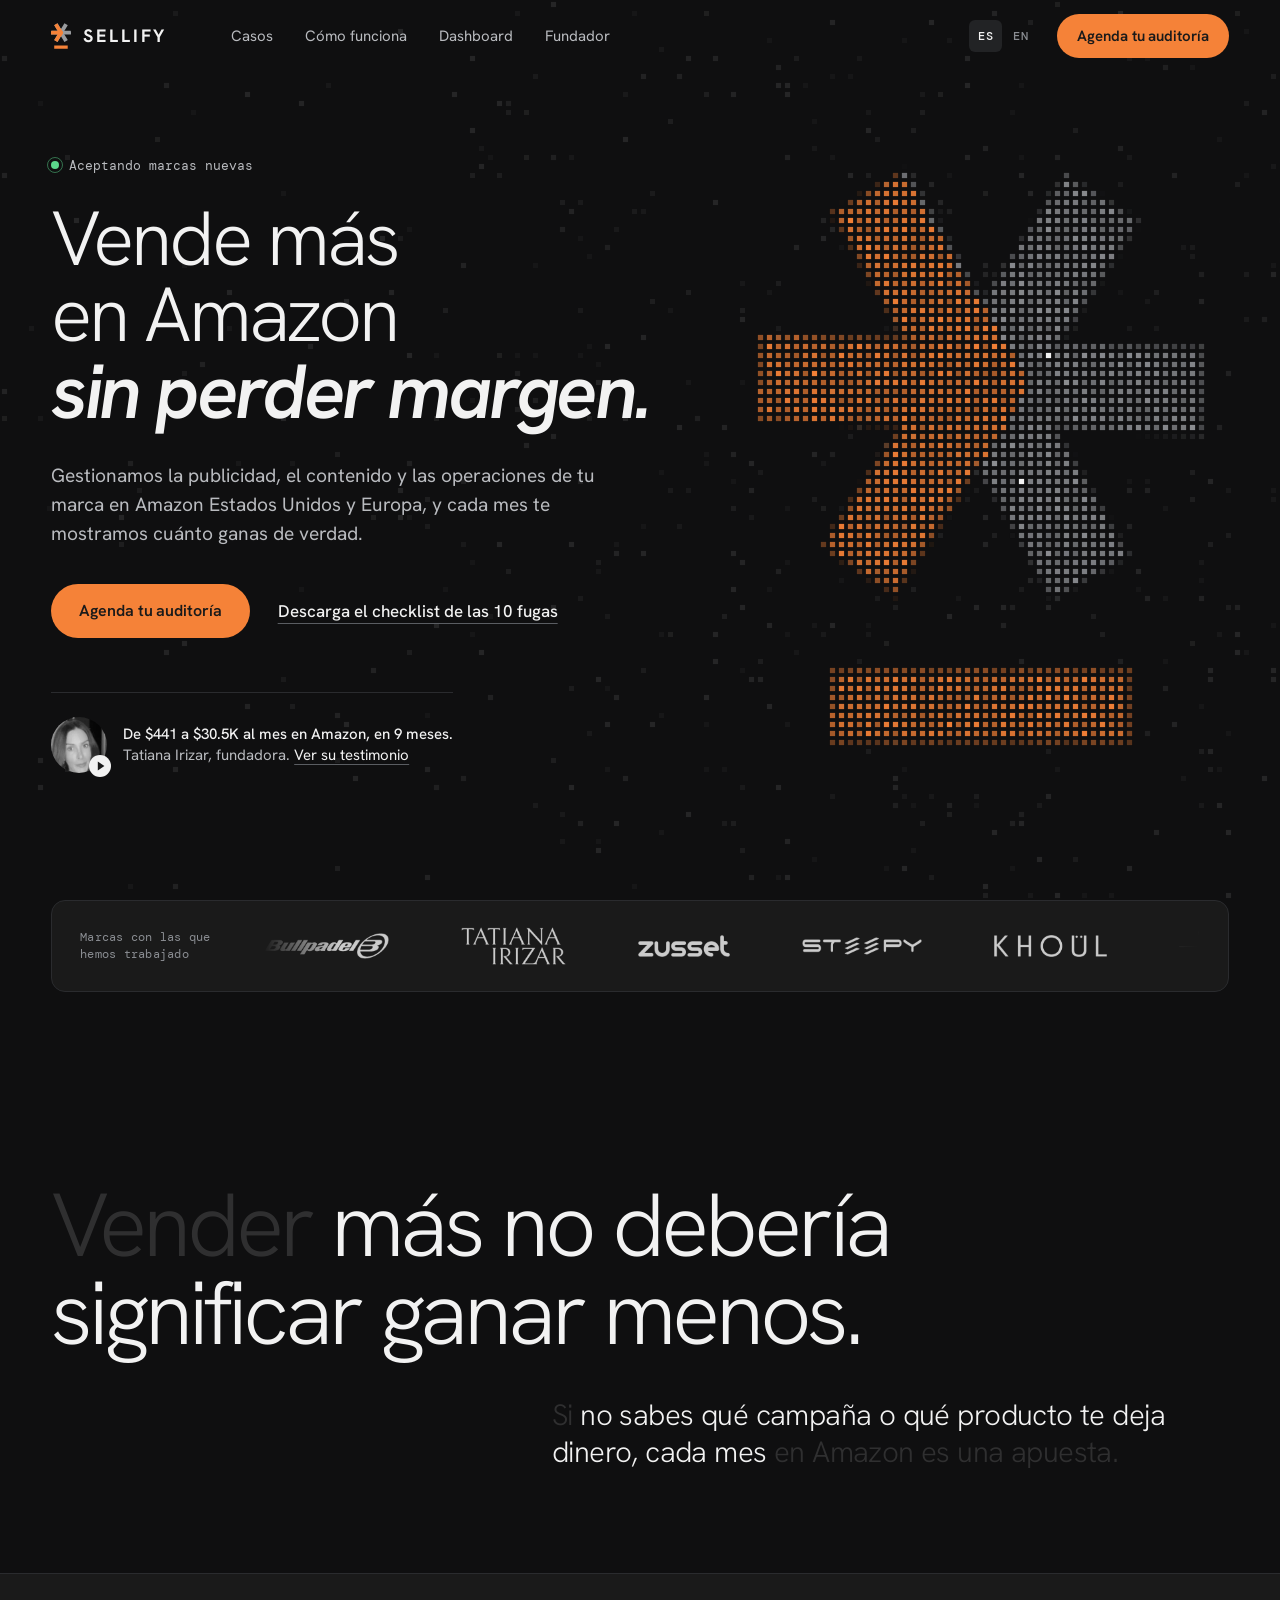
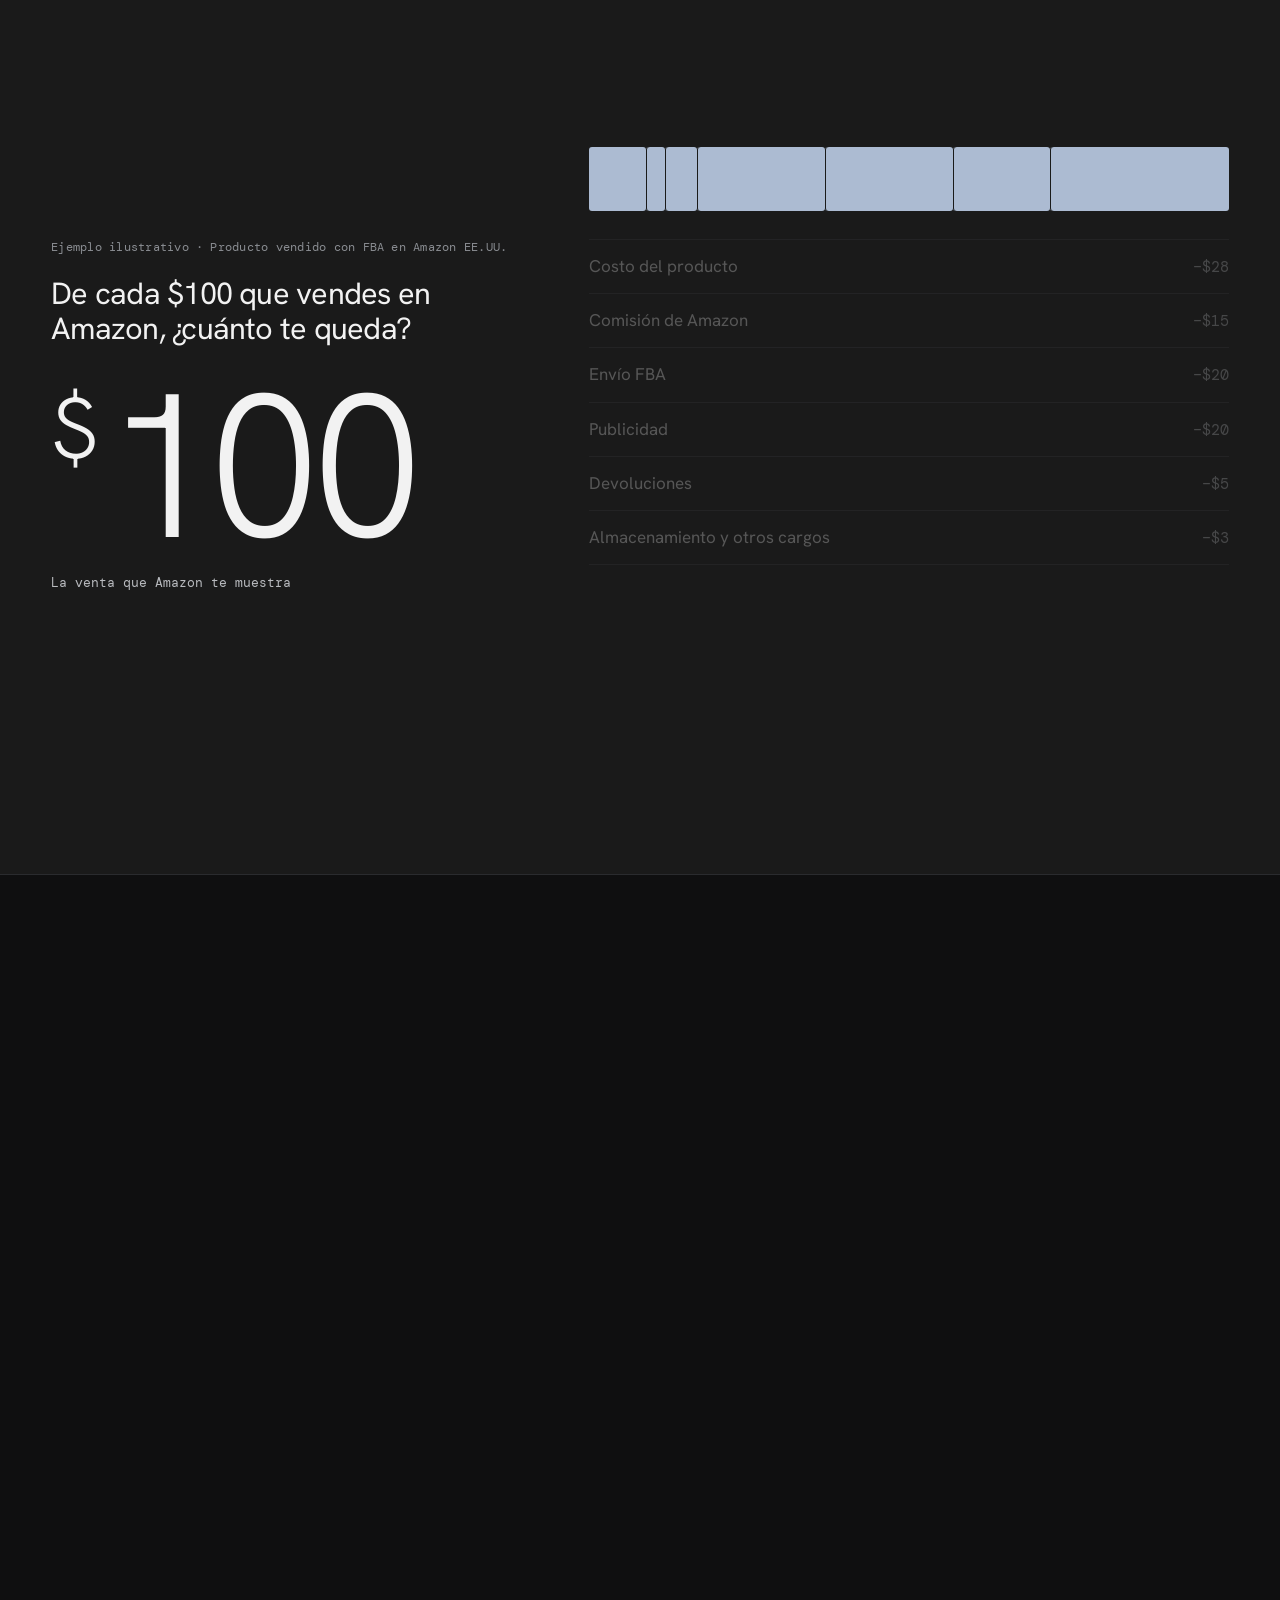
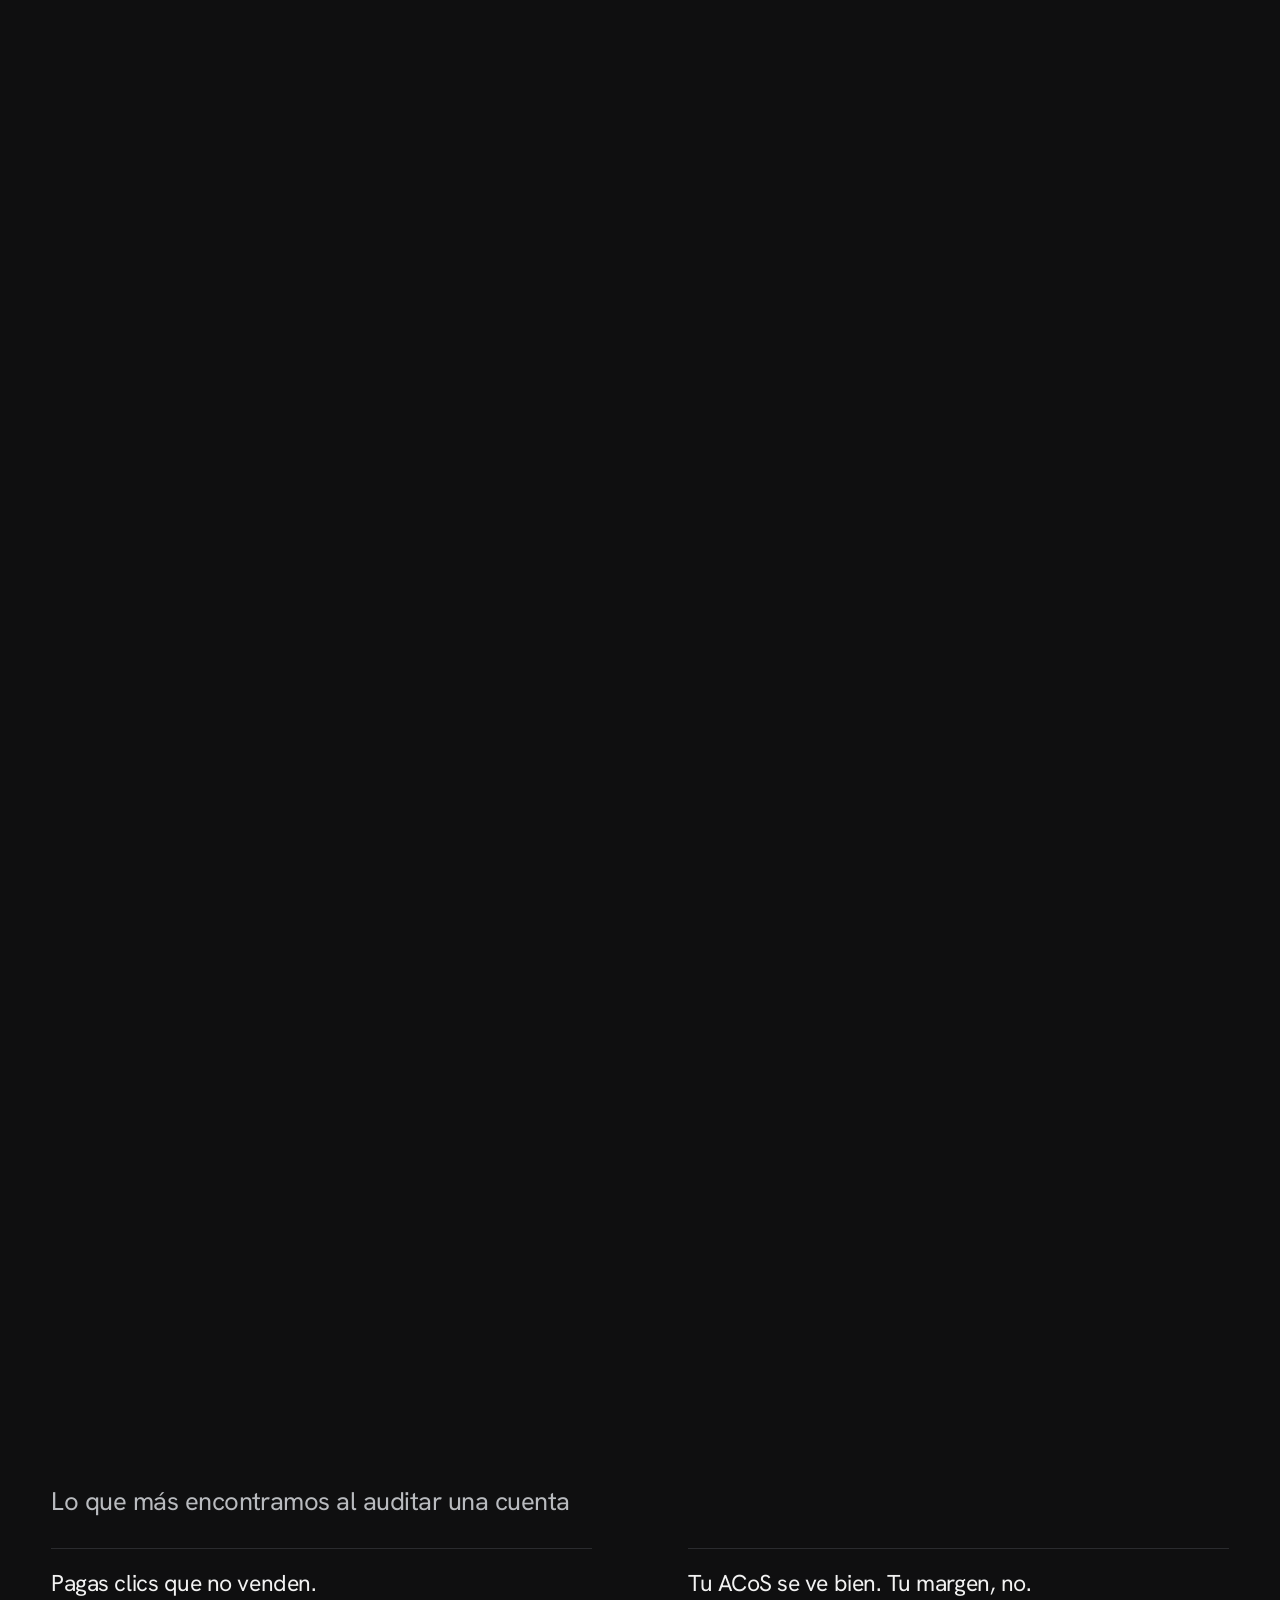
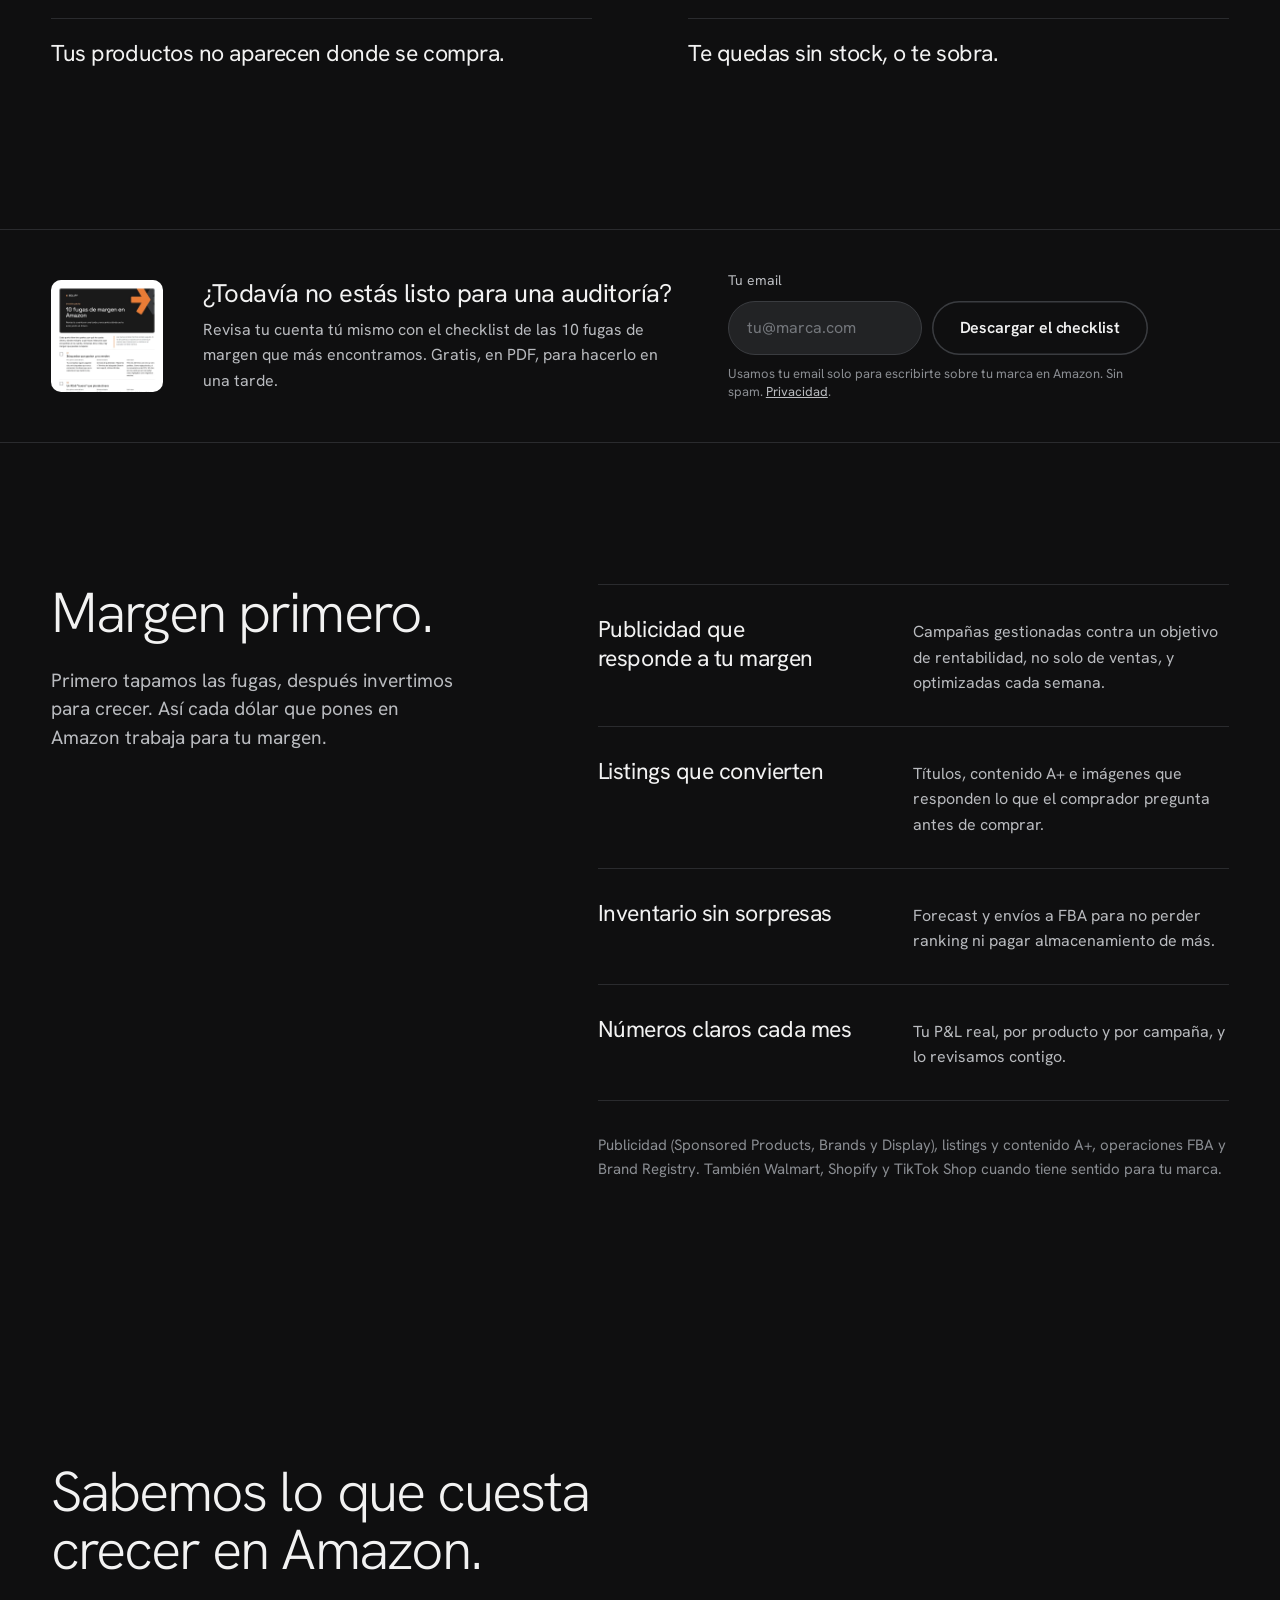
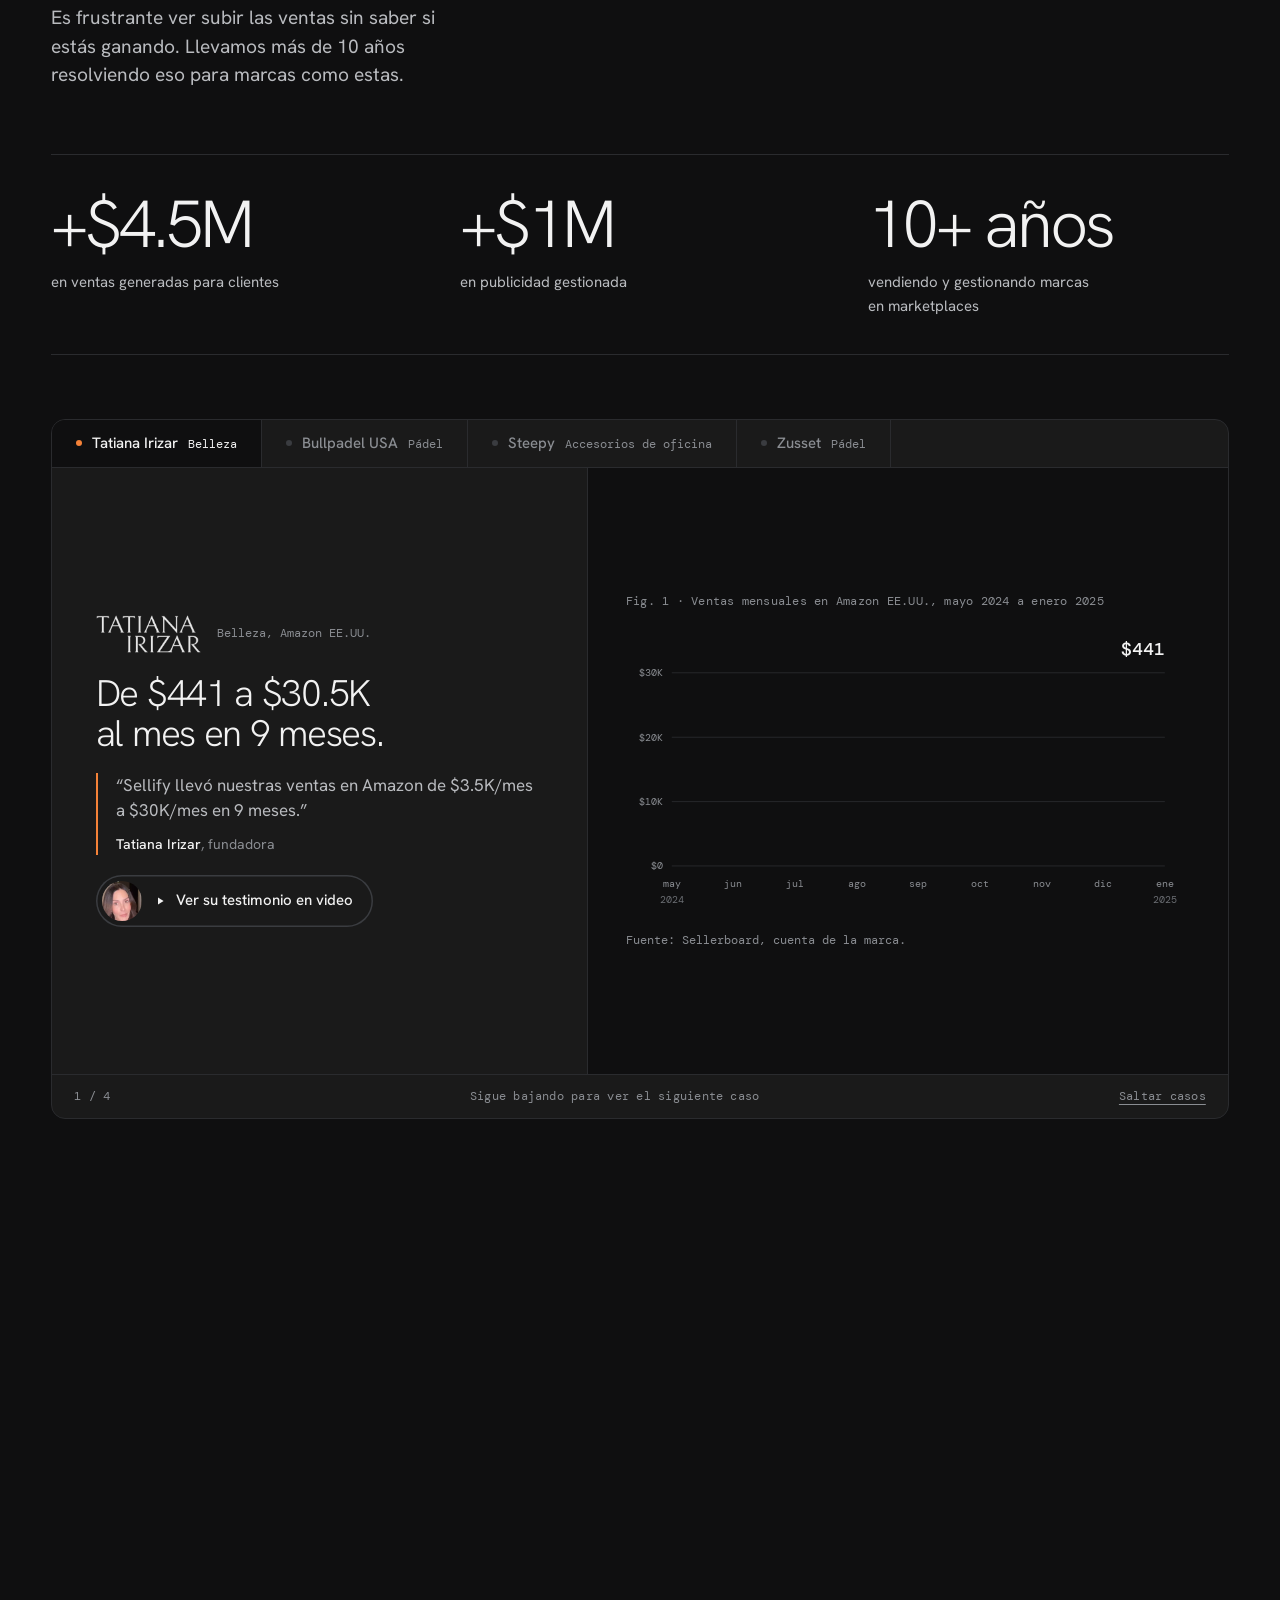
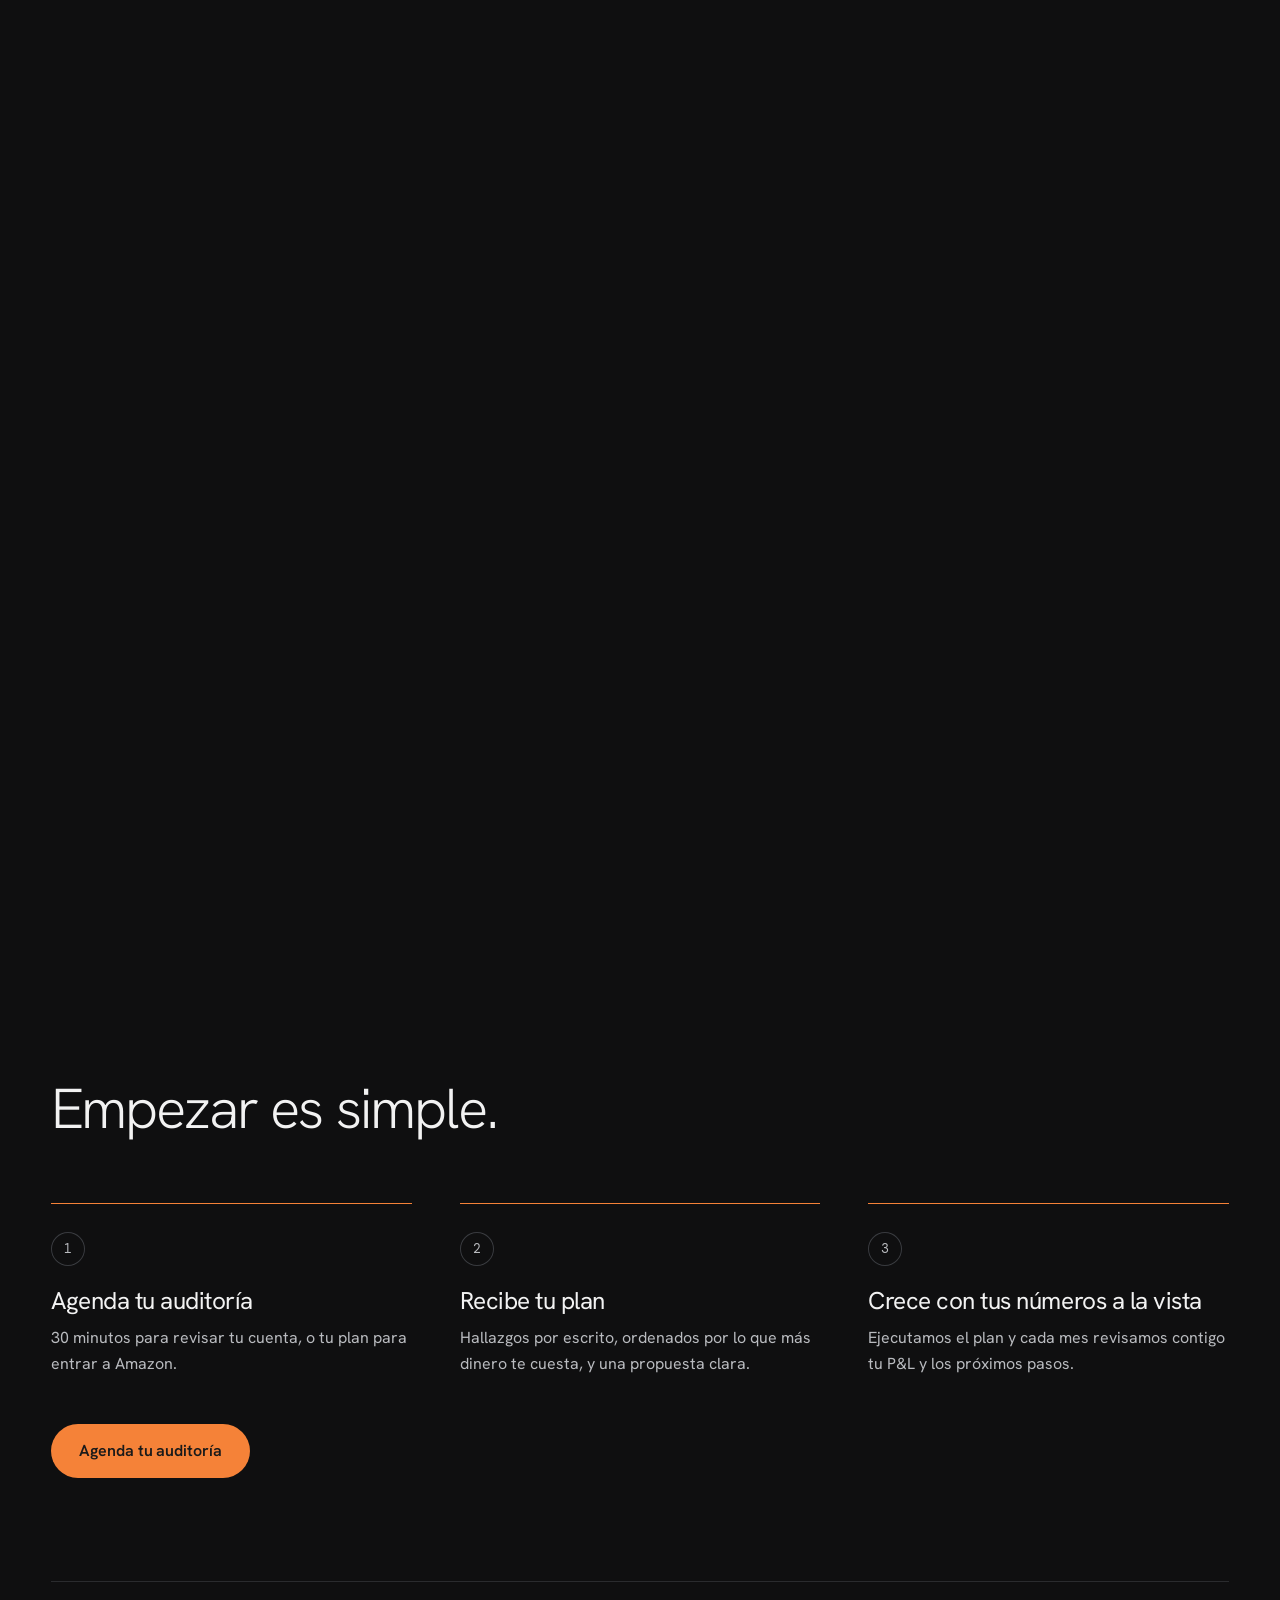
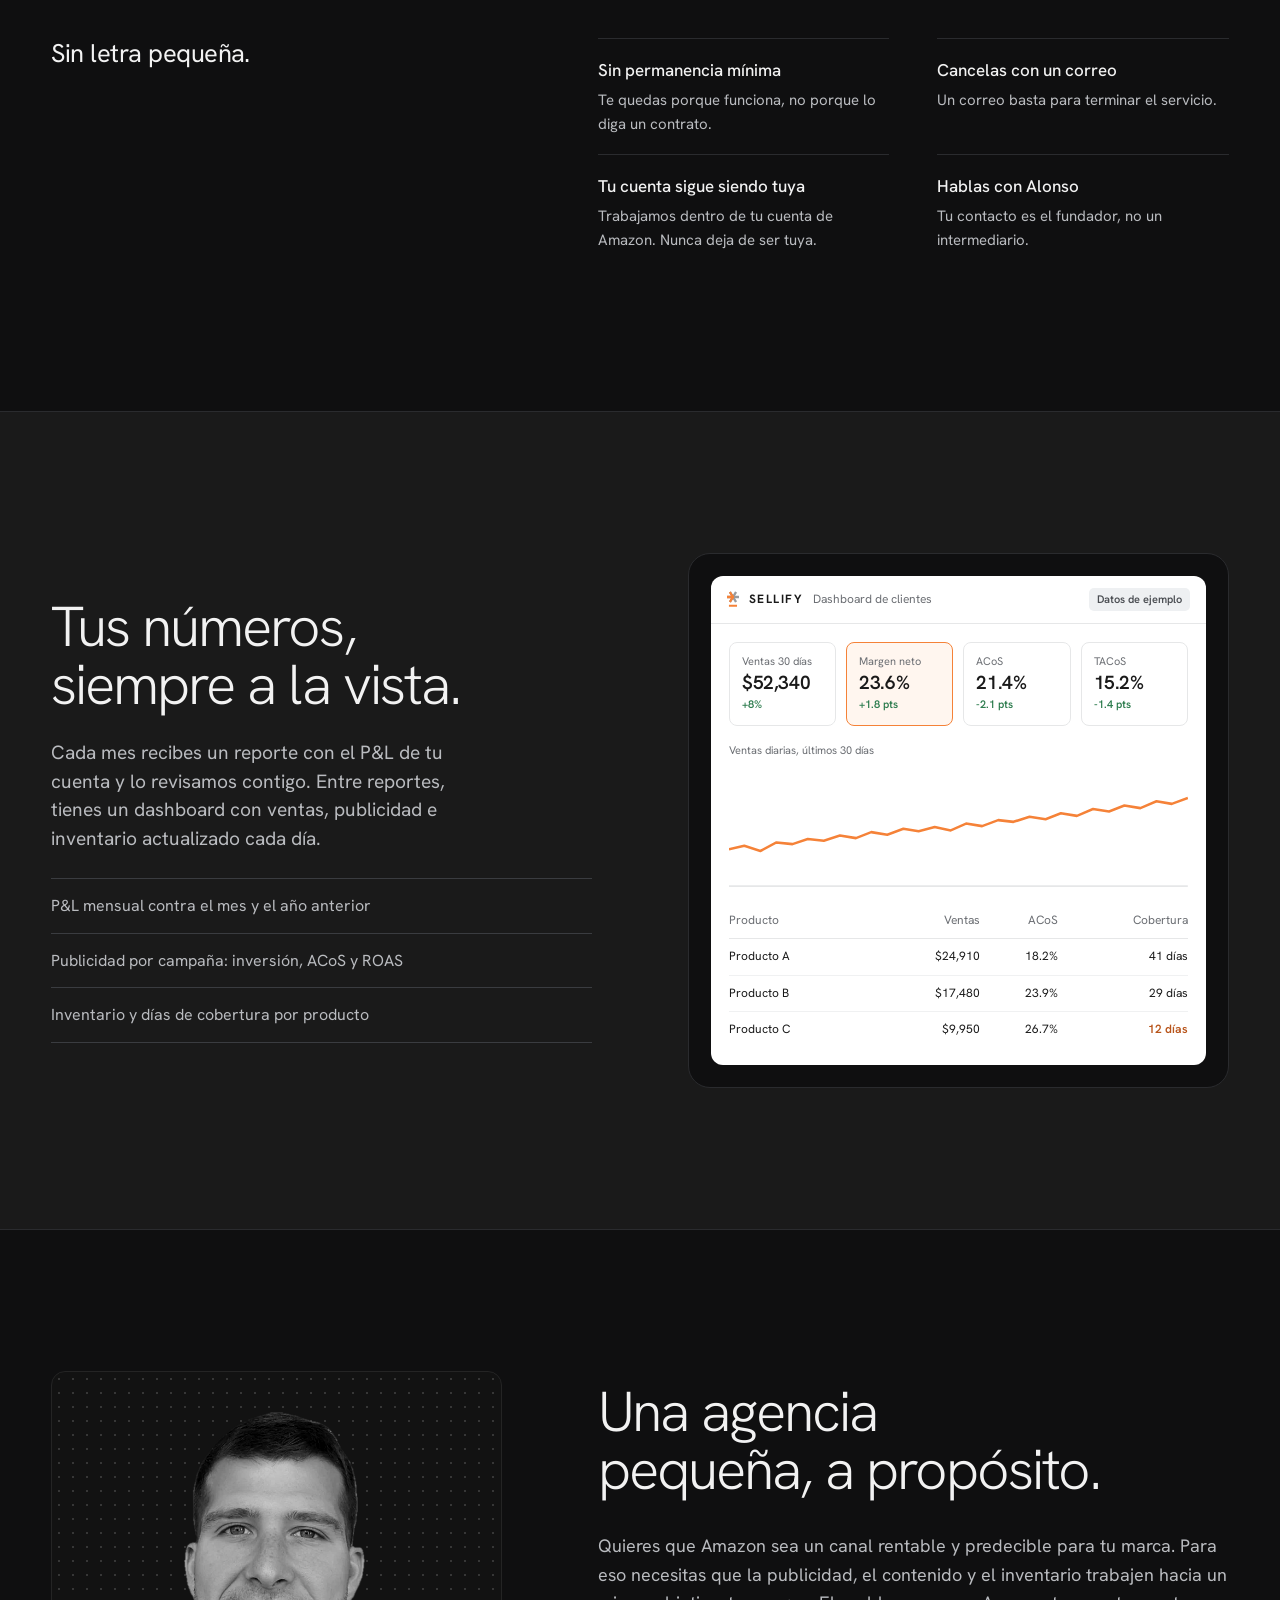
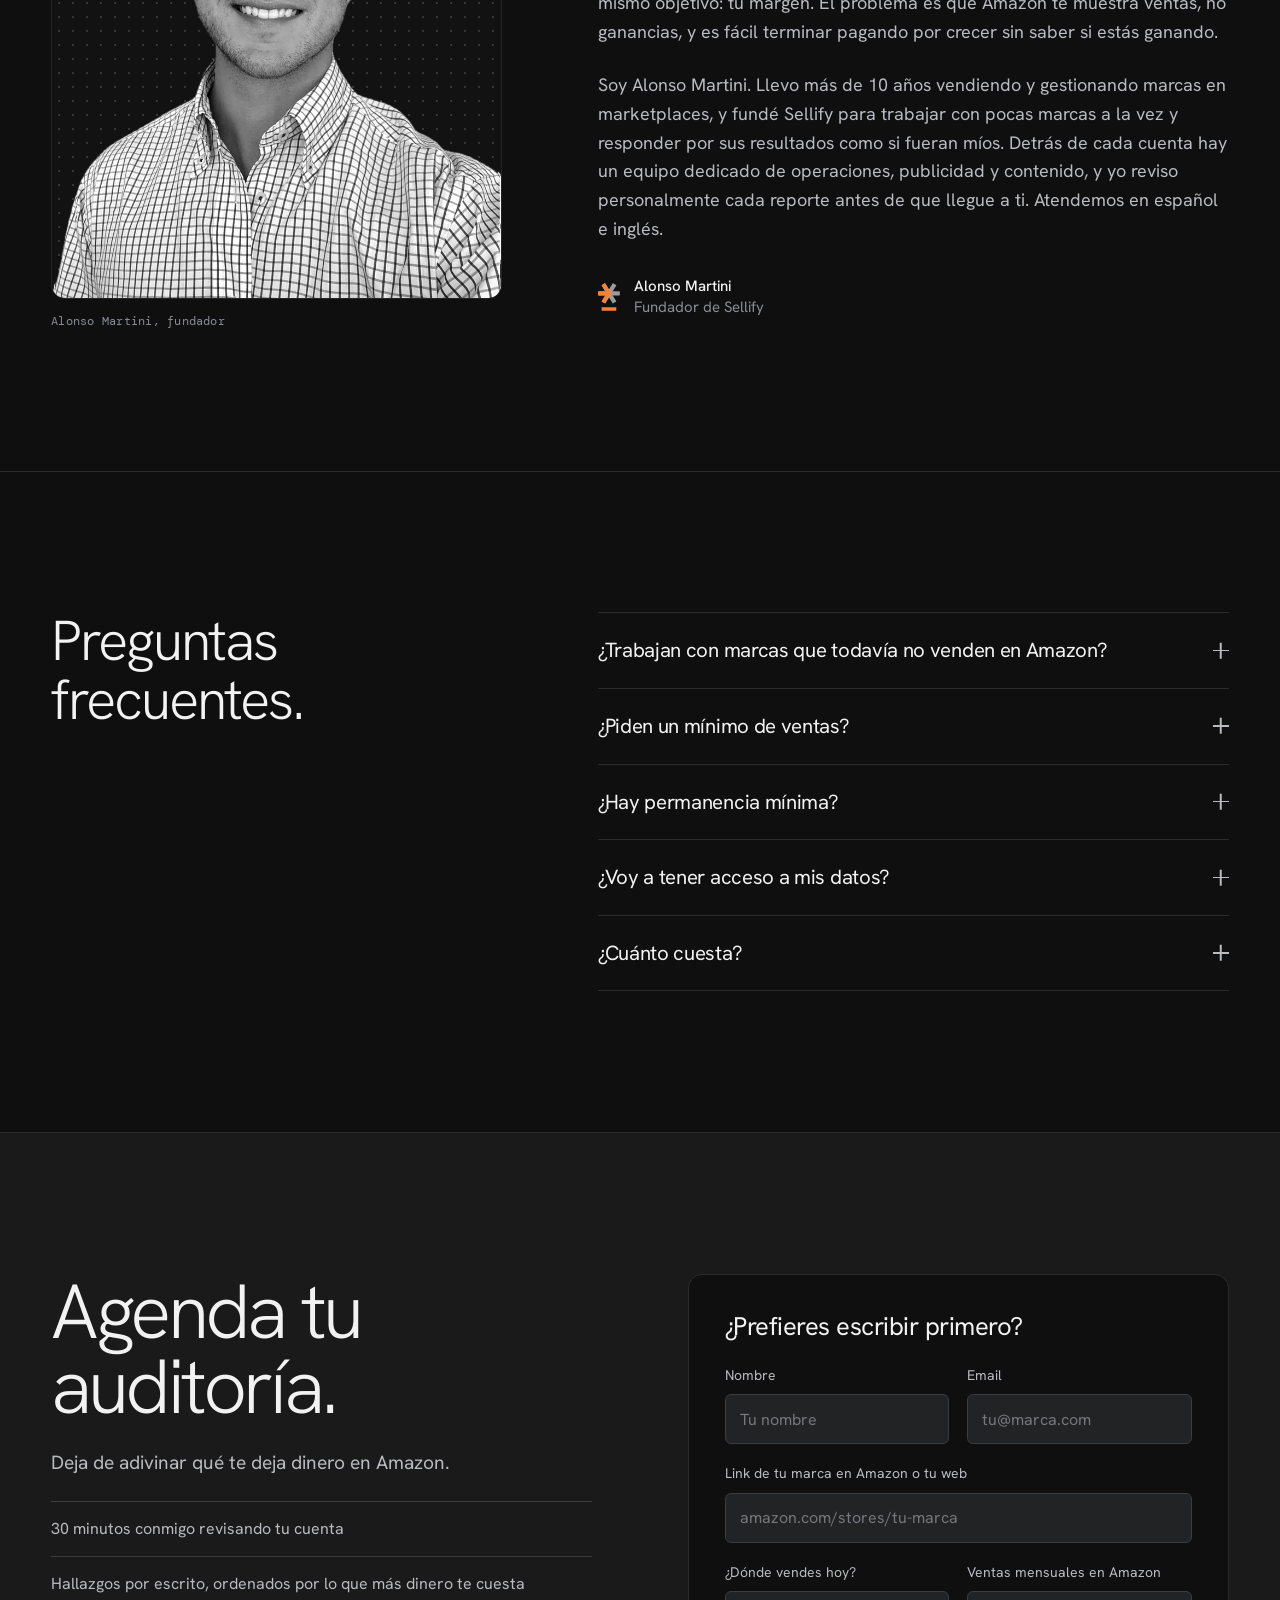
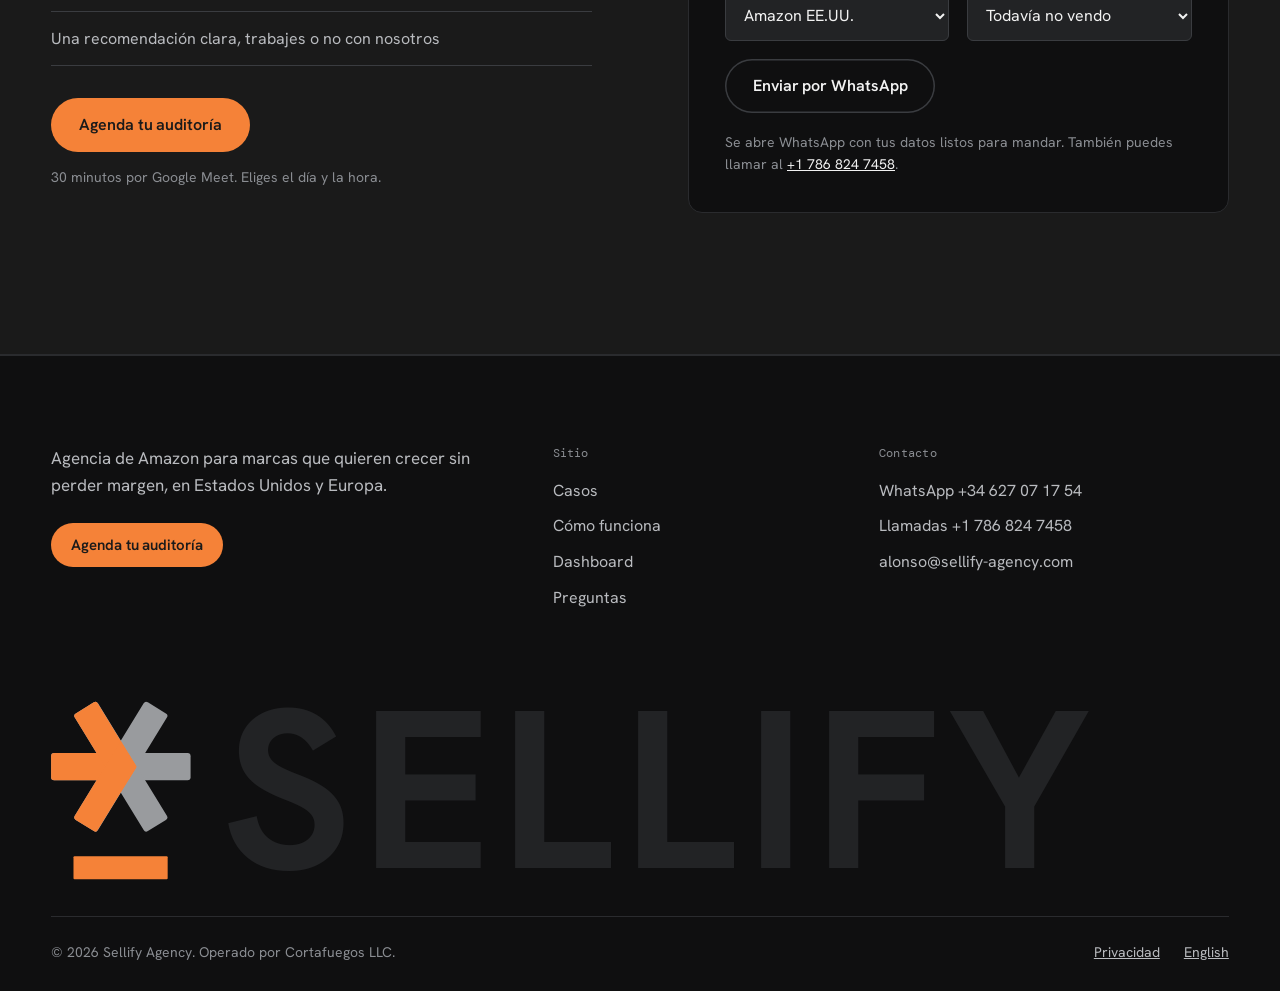
==== commit 6ed99bf0: "Preview: página de privacidad (ES/EN) y checklist con email listo para Formspree - /privacidad/ y /e" ====
--- a/index.html
+++ b/index.html
@@ -71,7 +71,7 @@
       <p class="hero__sub" data-in>Gestionamos la publicidad, el contenido y las operaciones de tu marca en Amazon Estados Unidos y Europa, y cada mes te mostramos cuánto ganas de verdad.</p>
       <div class="hero__actions" data-in>
         <a href="https://calendar.app.google/2jLD97aqcqJvhxJu5" class="btn" target="_blank" rel="noopener">Agenda tu auditoría</a>
-        <a href="/assets/checklist-10-fugas-de-margen-amazon.pdf" class="link" target="_blank" rel="noopener">Descarga el checklist de las 10 fugas</a>
+        <a href="#checklist" class="link">Descarga el checklist de las 10 fugas</a>
       </div>
       <a class="proof" href="#casos" data-video-open data-in>
         <span class="proof__thumb"><img src="/assets/tatiana-thumb.webp" width="128" height="128" alt=""><svg viewBox="0 0 20 20" aria-hidden="true"><circle cx="10" cy="10" r="10" fill="#F2F2F2"/><path d="M8 6v8l6-4z" fill="#1A1A1A"/></svg></span>
@@ -151,7 +151,17 @@
       <h2 class="h3">¿Todavía no estás listo para una auditoría?</h2>
       <p>Revisa tu cuenta tú mismo con el checklist de las 10 fugas de margen que más encontramos. Gratis, en PDF, para hacerlo en una tarde.</p>
     </div>
-    <a class="btn btn--ghost" href="/assets/checklist-10-fugas-de-margen-amazon.pdf" target="_blank" rel="noopener">Descargar el checklist</a>
+    <form class="lead" id="lead-form" data-lead data-endpoint="" data-pdf="/assets/checklist-10-fugas-de-margen-amazon.pdf" data-subject="Nuevo lead del checklist (web en español)">
+      <label class="lead__label" for="lead-email">Tu email</label>
+      <div class="lead__row">
+        <input id="lead-email" name="email" type="email" autocomplete="email" inputmode="email" placeholder="tu@marca.com" required>
+        <button type="submit" class="btn btn--ghost">Descargar el checklist</button>
+      </div>
+      <input class="lead__trap" type="text" name="_gotcha" tabindex="-1" autocomplete="off" aria-hidden="true">
+      <p class="lead__note">Usamos tu email solo para escribirte sobre tu marca en Amazon. Sin spam. <a href="/privacidad/">Privacidad</a>.</p>
+      <p class="lead__done" role="status" hidden>Listo. Si el PDF no se abrió, <a href="/assets/checklist-10-fugas-de-margen-amazon.pdf" target="_blank" rel="noopener">ábrelo aquí.</a></p>
+    </form>
+    <noscript><a class="btn btn--ghost" href="/assets/checklist-10-fugas-de-margen-amazon.pdf" target="_blank" rel="noopener">Descargar el checklist</a></noscript>
   </div>
 </section>
 
@@ -383,7 +393,7 @@
     <p class="footer__word" aria-hidden="true"><svg width="96" height="124" viewBox="0 -4 548 708" aria-hidden="true"><use href="#sx-mark"></use></svg><span>SELLIFY</span></p>
     <div class="footer__legal">
       <span>© 2026 Sellify Agency. Operado por Cortafuegos LLC.</span>
-      <a href="/en/" hreflang="en" lang="en" data-set-lang="en">English</a>
+      <span class="footer__links"><a href="/privacidad/">Privacidad</a><a href="/en/" hreflang="en" lang="en" data-set-lang="en">English</a></span>
     </div>
   </div>
 </footer>
--- a/site.css
+++ b/site.css
@@ -174,6 +174,7 @@
 .lead .btn{flex:none}
 .lead__trap{position:absolute;left:-9999px;width:1px;height:1px;opacity:0}
 .lead__note{font-size:13px;line-height:1.45;color:var(--text-3)}
+.lead__note a{color:var(--text-2)}
 .lead__done{font-size:16px;color:var(--text)}
 .lead.is-done .lead__label,.lead.is-done .lead__row,.lead.is-done .lead__note{display:none}
 html:not(.js) .lead{display:none}
@@ -338,6 +339,22 @@
 .footer__word svg{width:.62em;height:.8em;flex:none}
 .footer__legal{display:flex;flex-wrap:wrap;justify-content:space-between;gap:12px 24px;padding-top:24px;border-top:1px solid var(--line);font-size:14px;color:var(--text-3)}
 .footer__legal a{color:var(--text-2)}
+.footer__links{display:flex;flex-wrap:wrap;gap:8px 24px}
+.footer--slim{padding-top:0;border-top:0}
+
+/* Página de privacidad */
+.legal{padding:calc(var(--hdr) + clamp(48px,7vw,96px)) 0 var(--sec)}
+.legal__in{max-width:720px}
+.legal h1{font-size:clamp(40px,5vw,72px);line-height:1;letter-spacing:-0.04em;margin-bottom:24px}
+.legal__date{margin-top:20px;font:400 13px/1.4 var(--mono);color:var(--text-3)}
+.legal h2{font-size:clamp(21px,1.9vw,26px);line-height:1.2;font-weight:400;letter-spacing:-0.02em;margin:48px 0 14px}
+.legal p,.legal li{color:var(--text-2);max-width:38em}
+.legal .lead{color:var(--text-2)}
+.legal ul{display:flex;flex-direction:column;gap:14px}
+.legal li{position:relative;padding-left:20px}
+.legal li::before{content:"";position:absolute;left:0;top:.72em;width:6px;height:6px;border-radius:50%;background:var(--orange)}
+.legal b{color:var(--text);font-weight:500}
+.legal__back{margin-top:48px}
 
 /* Barra fija de agenda */
 .dock{position:fixed;left:50%;bottom:20px;z-index:45;display:flex;align-items:center;gap:18px;padding:7px 7px 7px 20px;border-radius:var(--r-pill);background:rgba(26,26,26,.92);-webkit-backdrop-filter:blur(10px);backdrop-filter:blur(10px);box-shadow:inset 0 0 0 1px var(--line-2);transform:translate(-50%,160%);opacity:0;visibility:hidden;transition:transform .5s var(--ease),opacity .3s,visibility 0s .5s;white-space:nowrap}
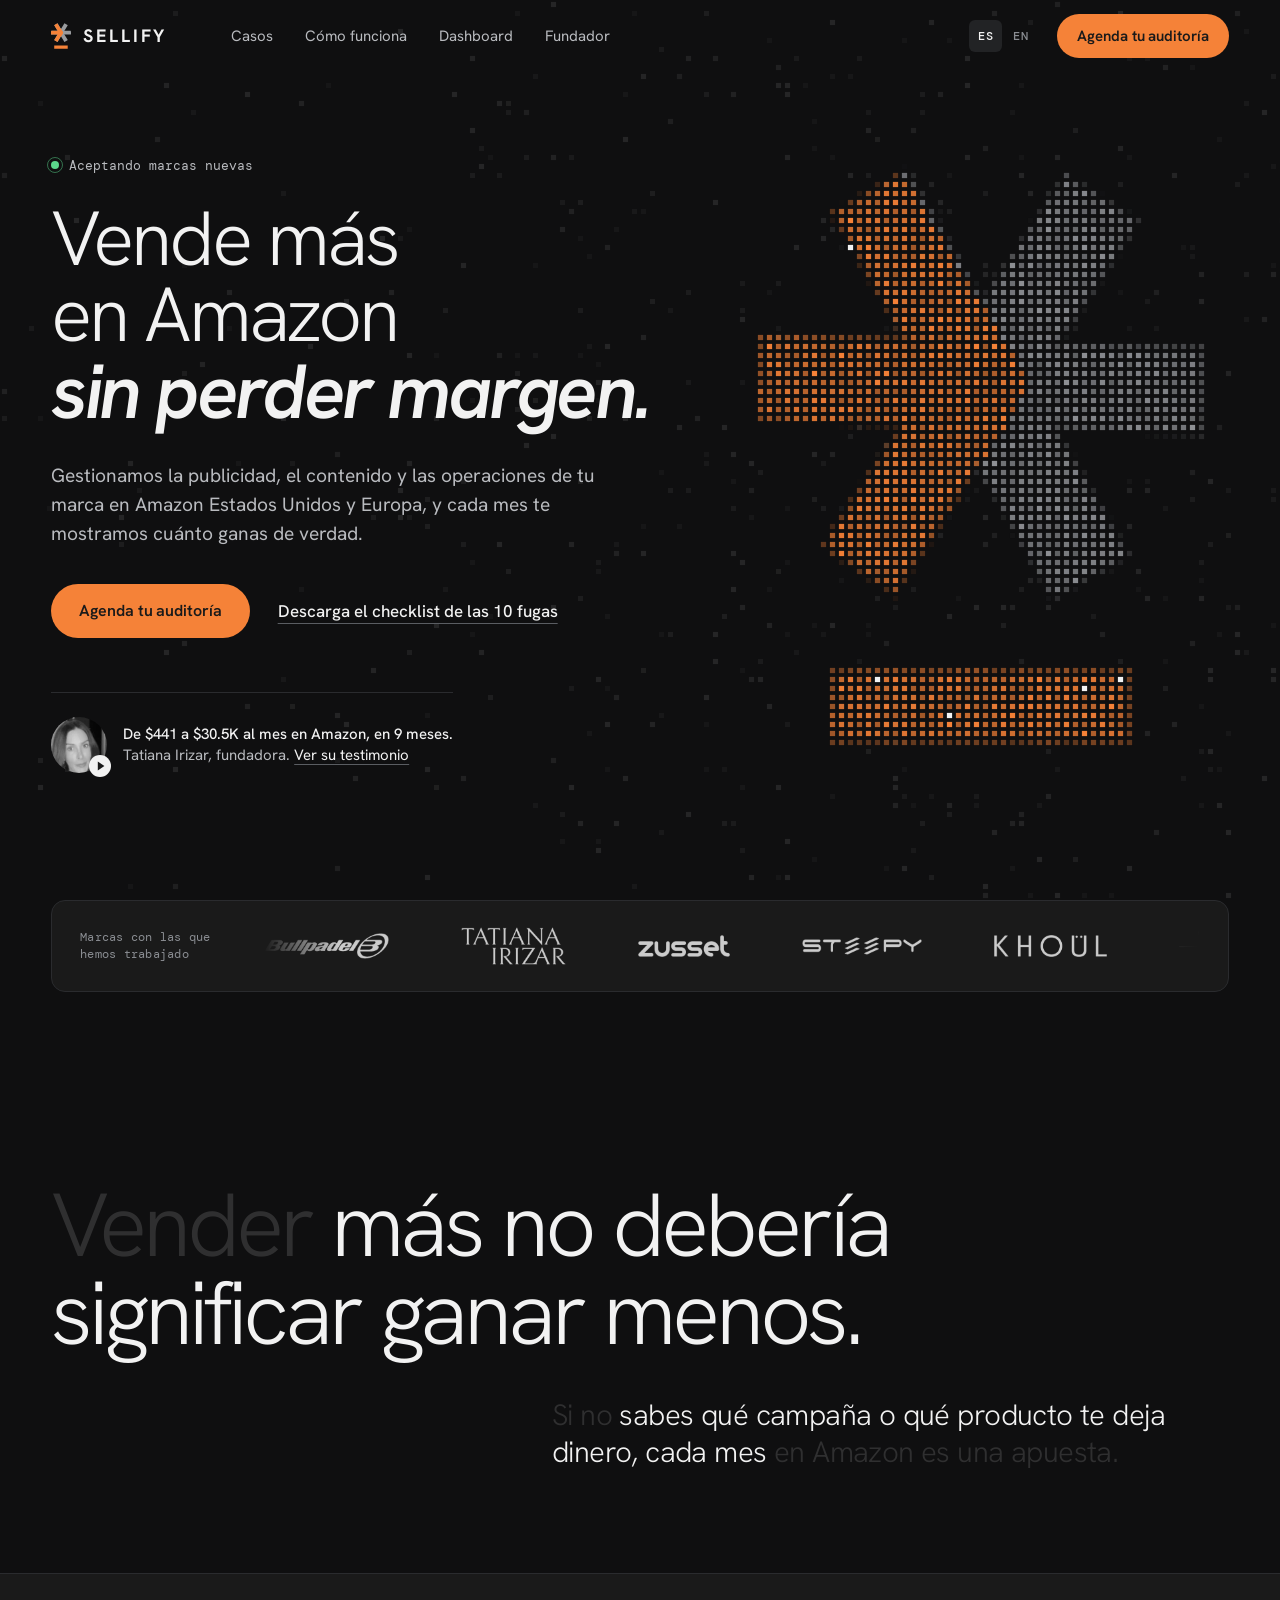
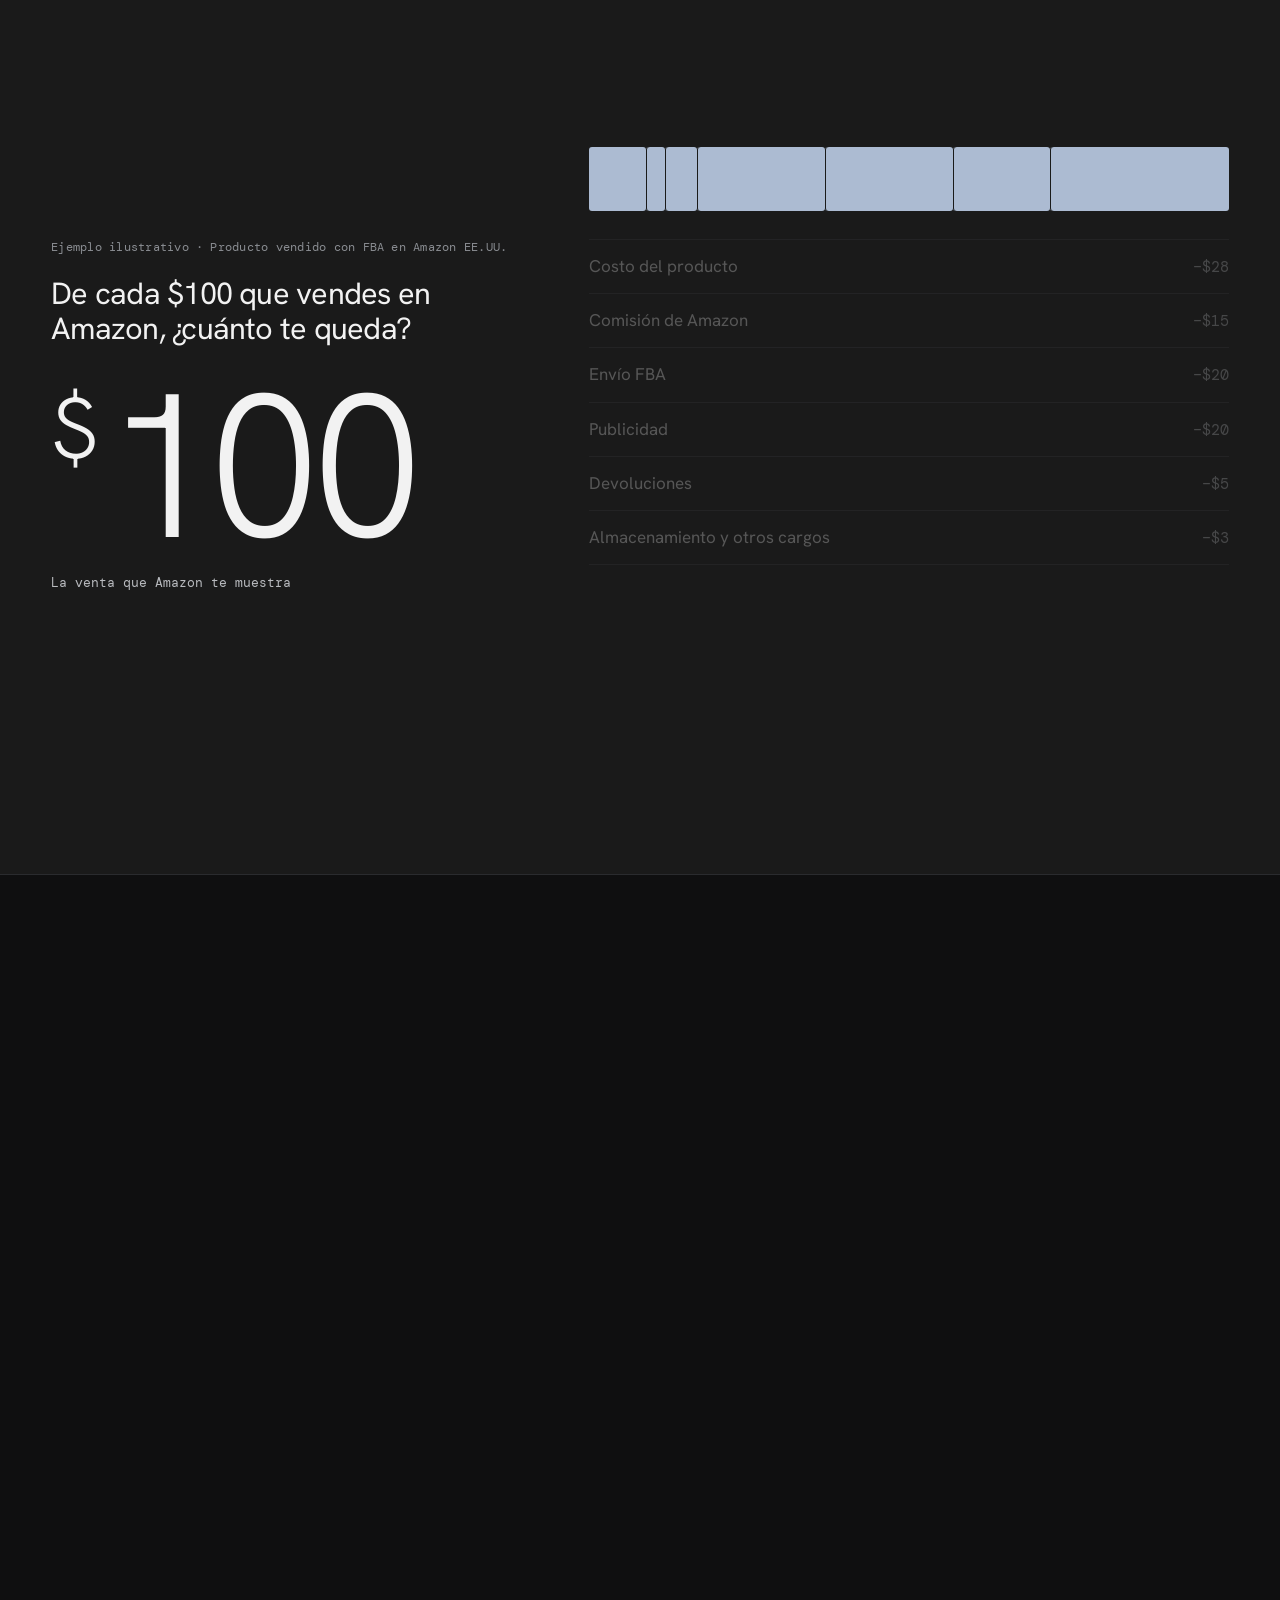
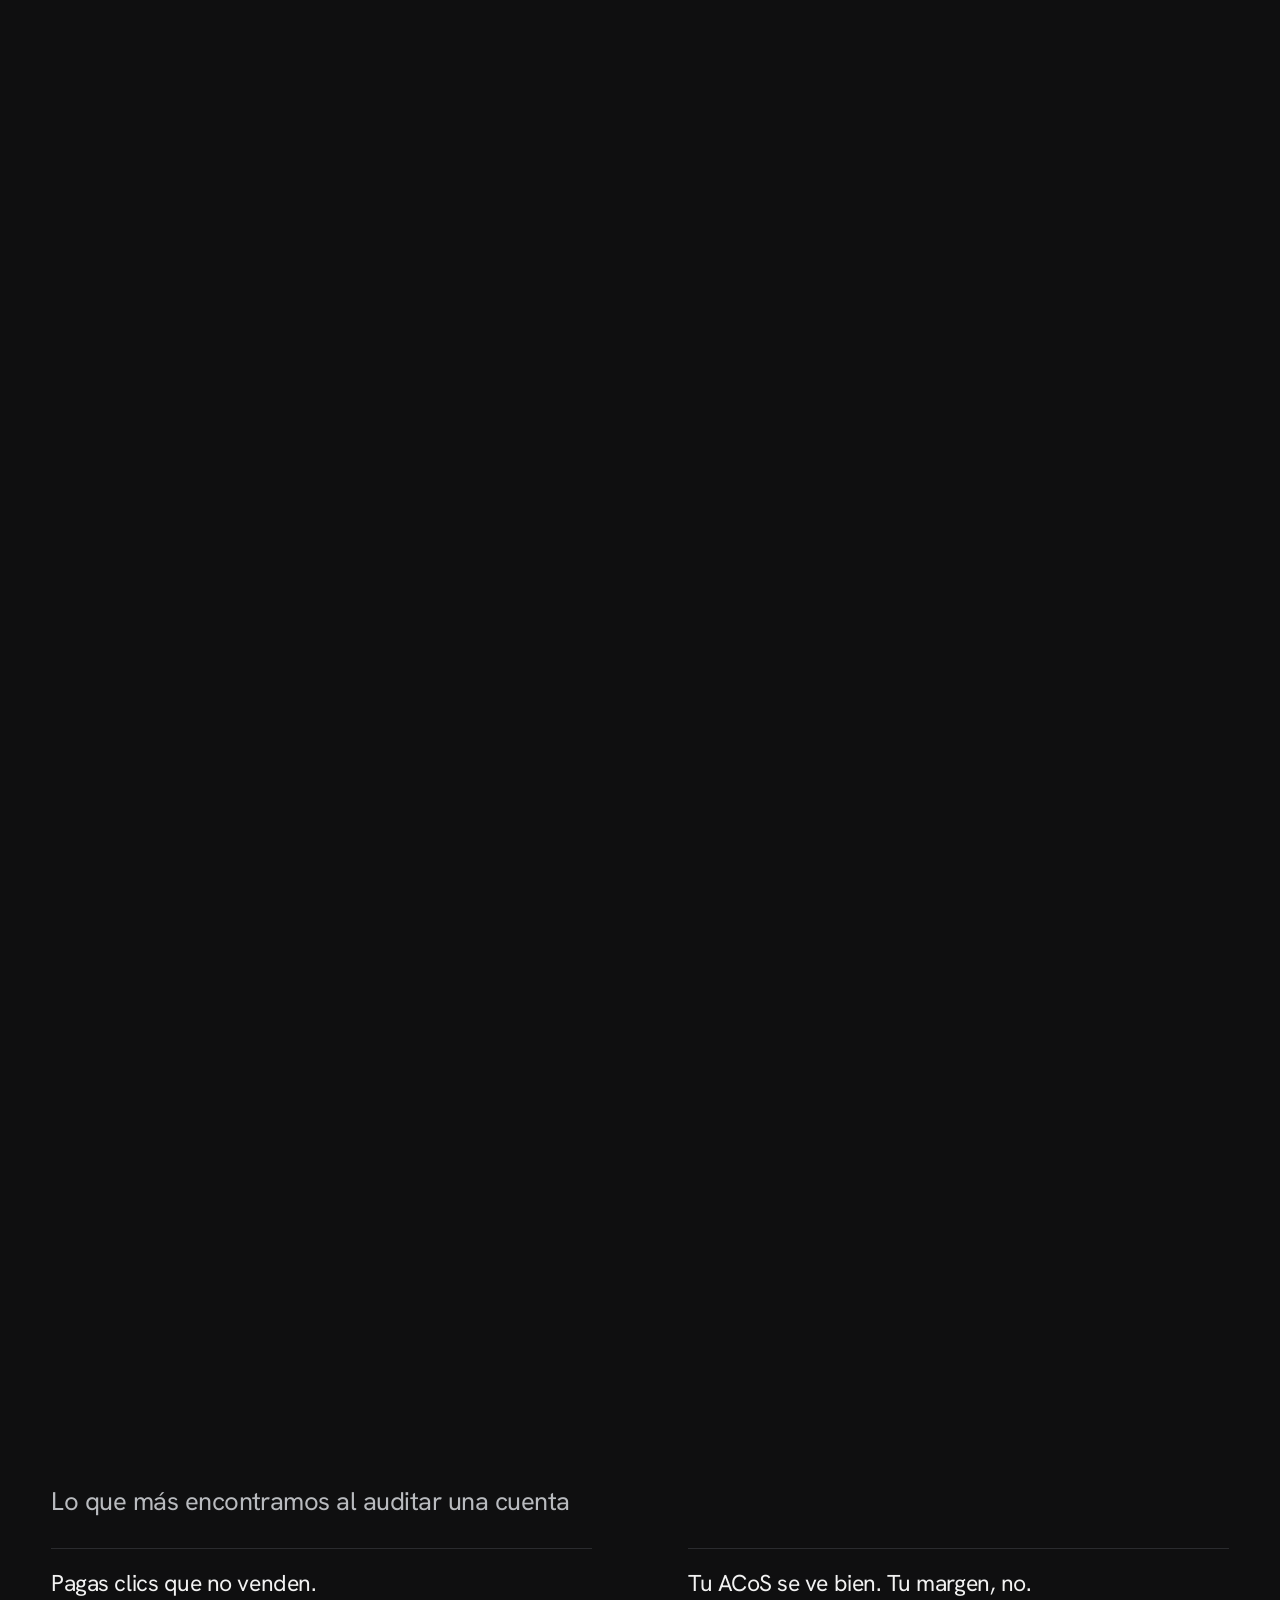
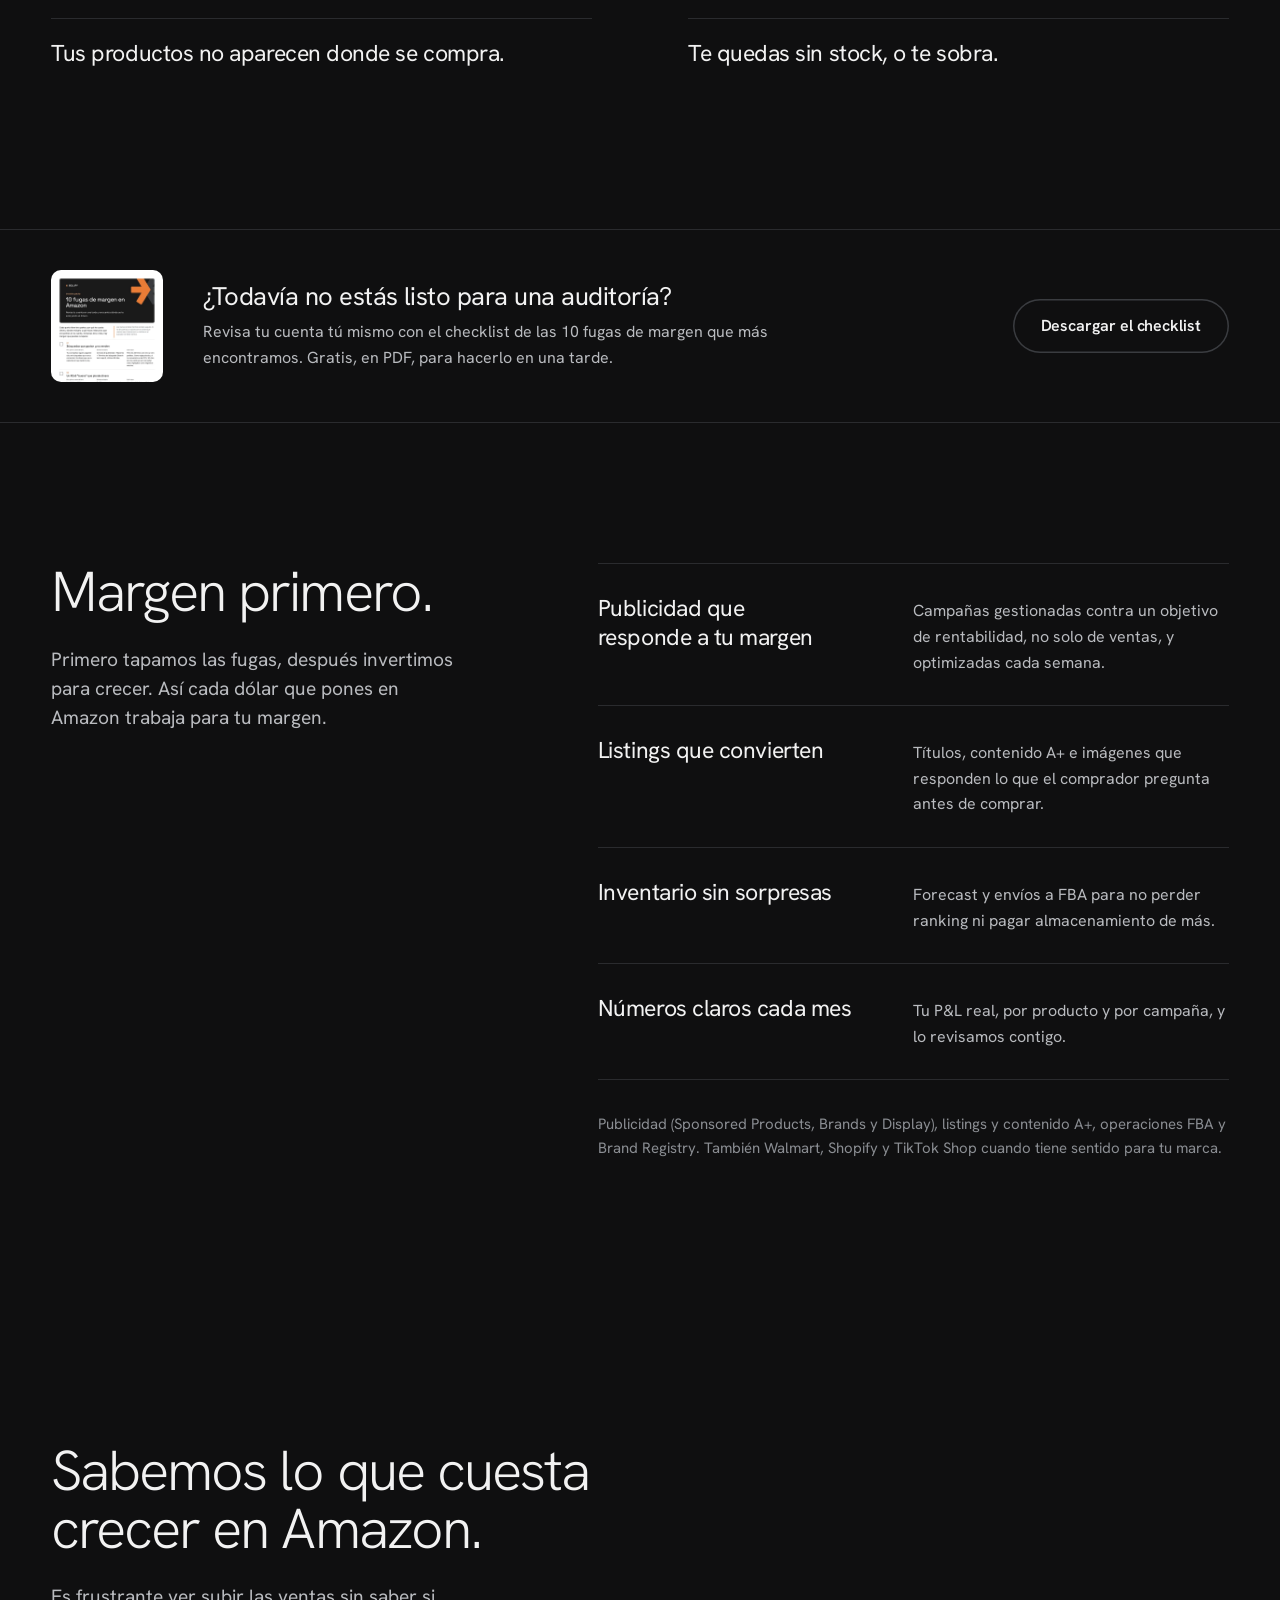
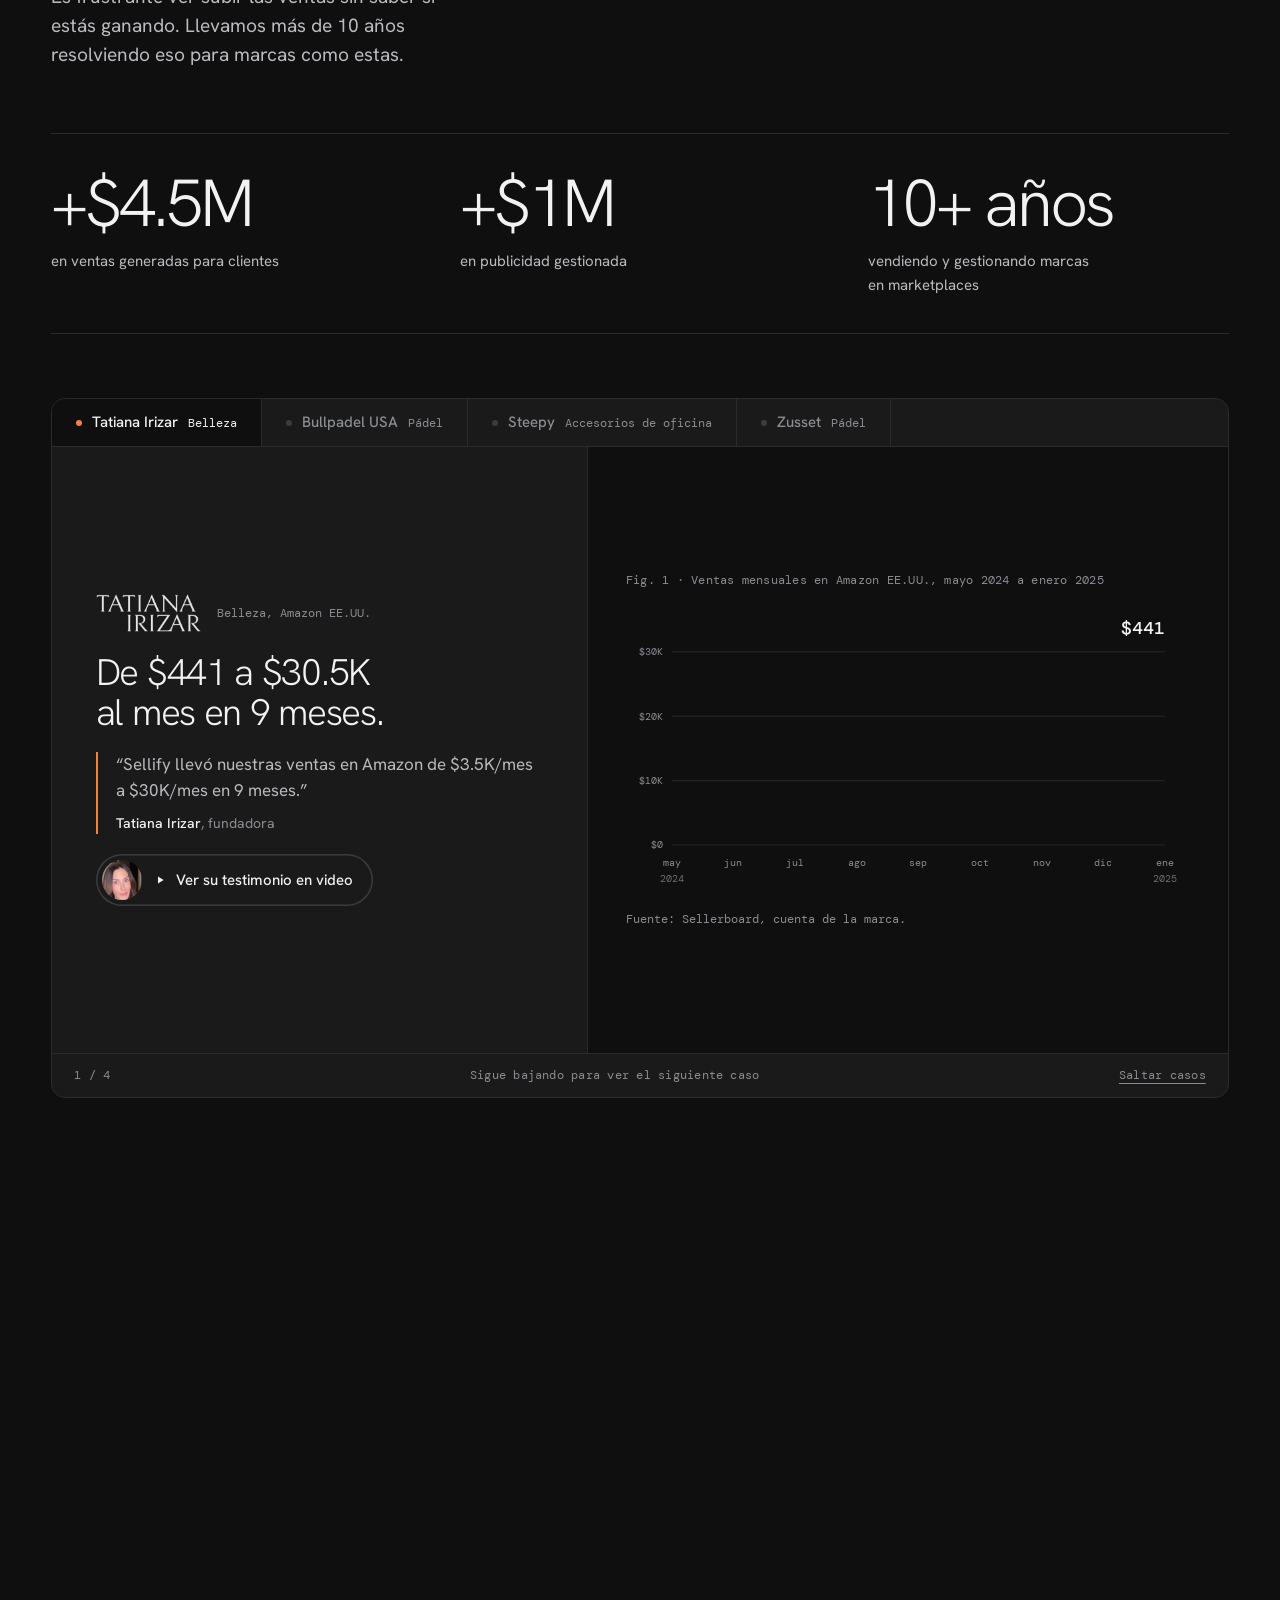
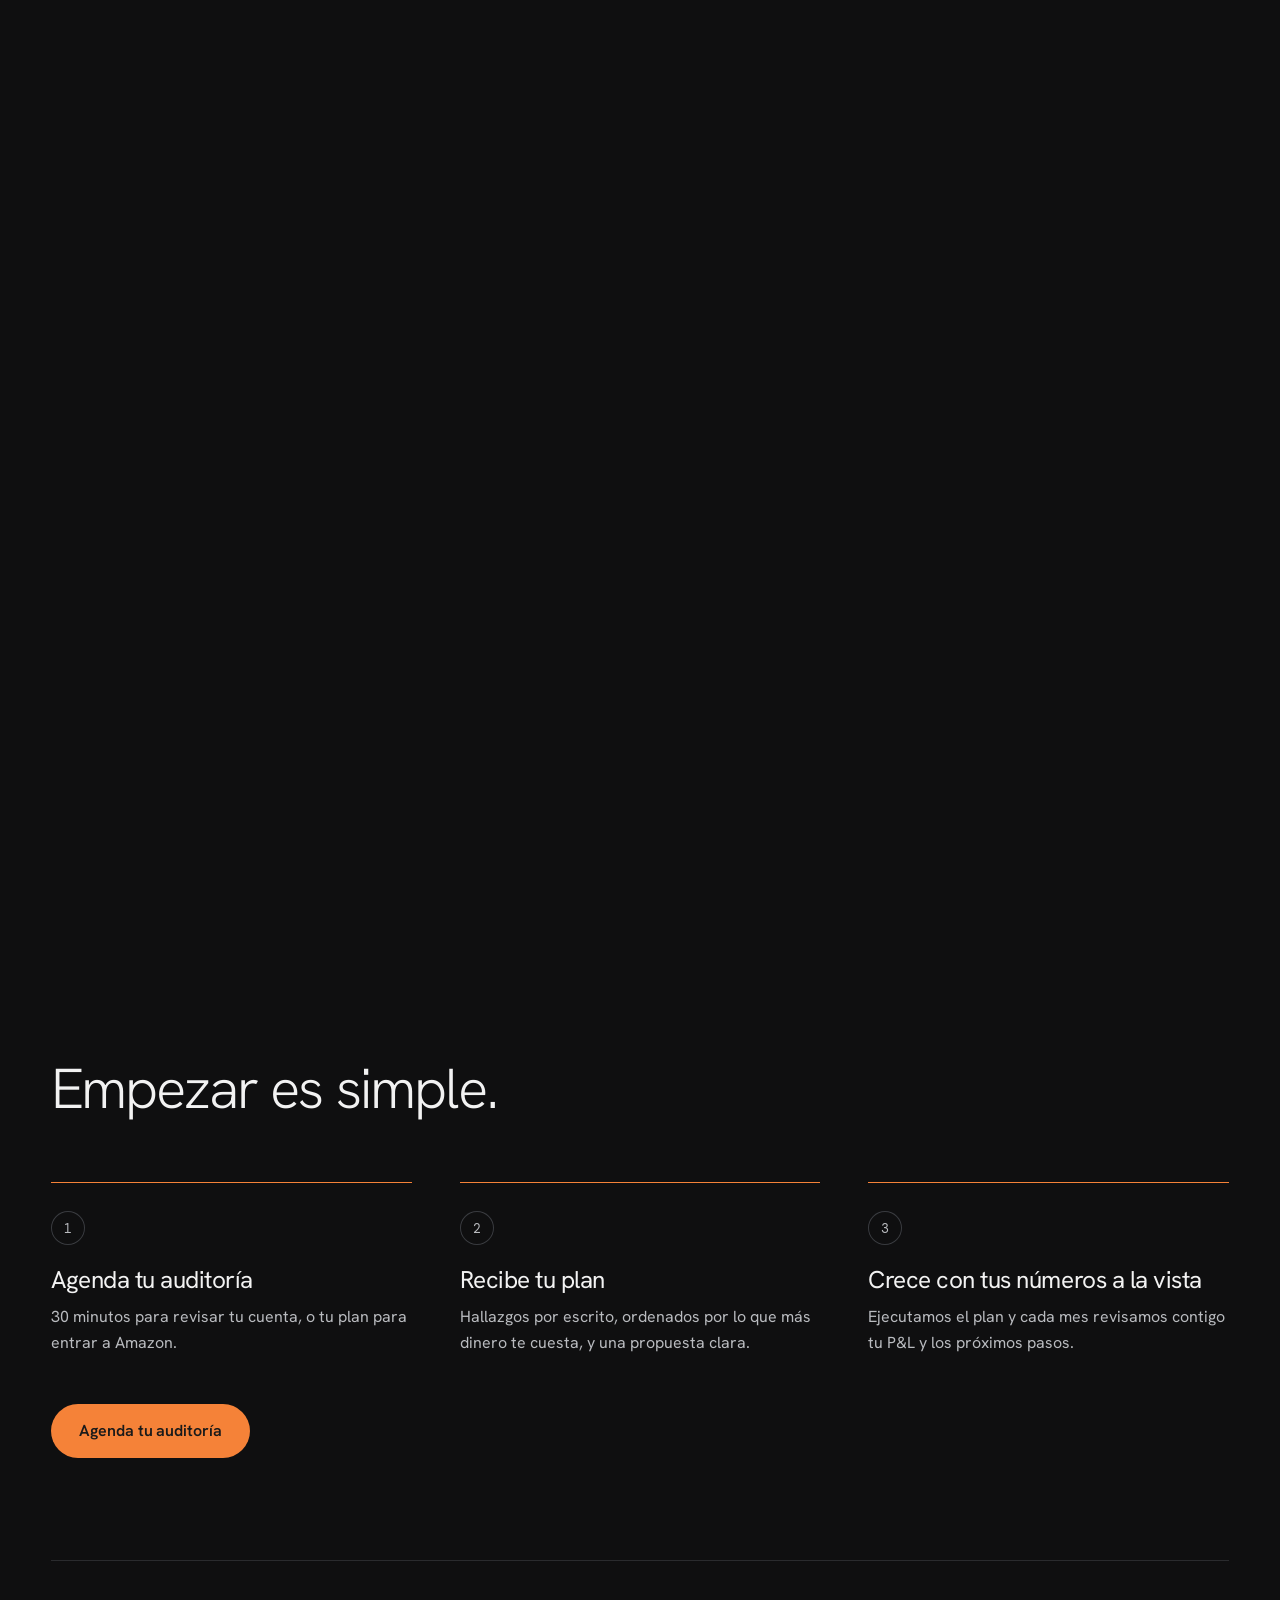
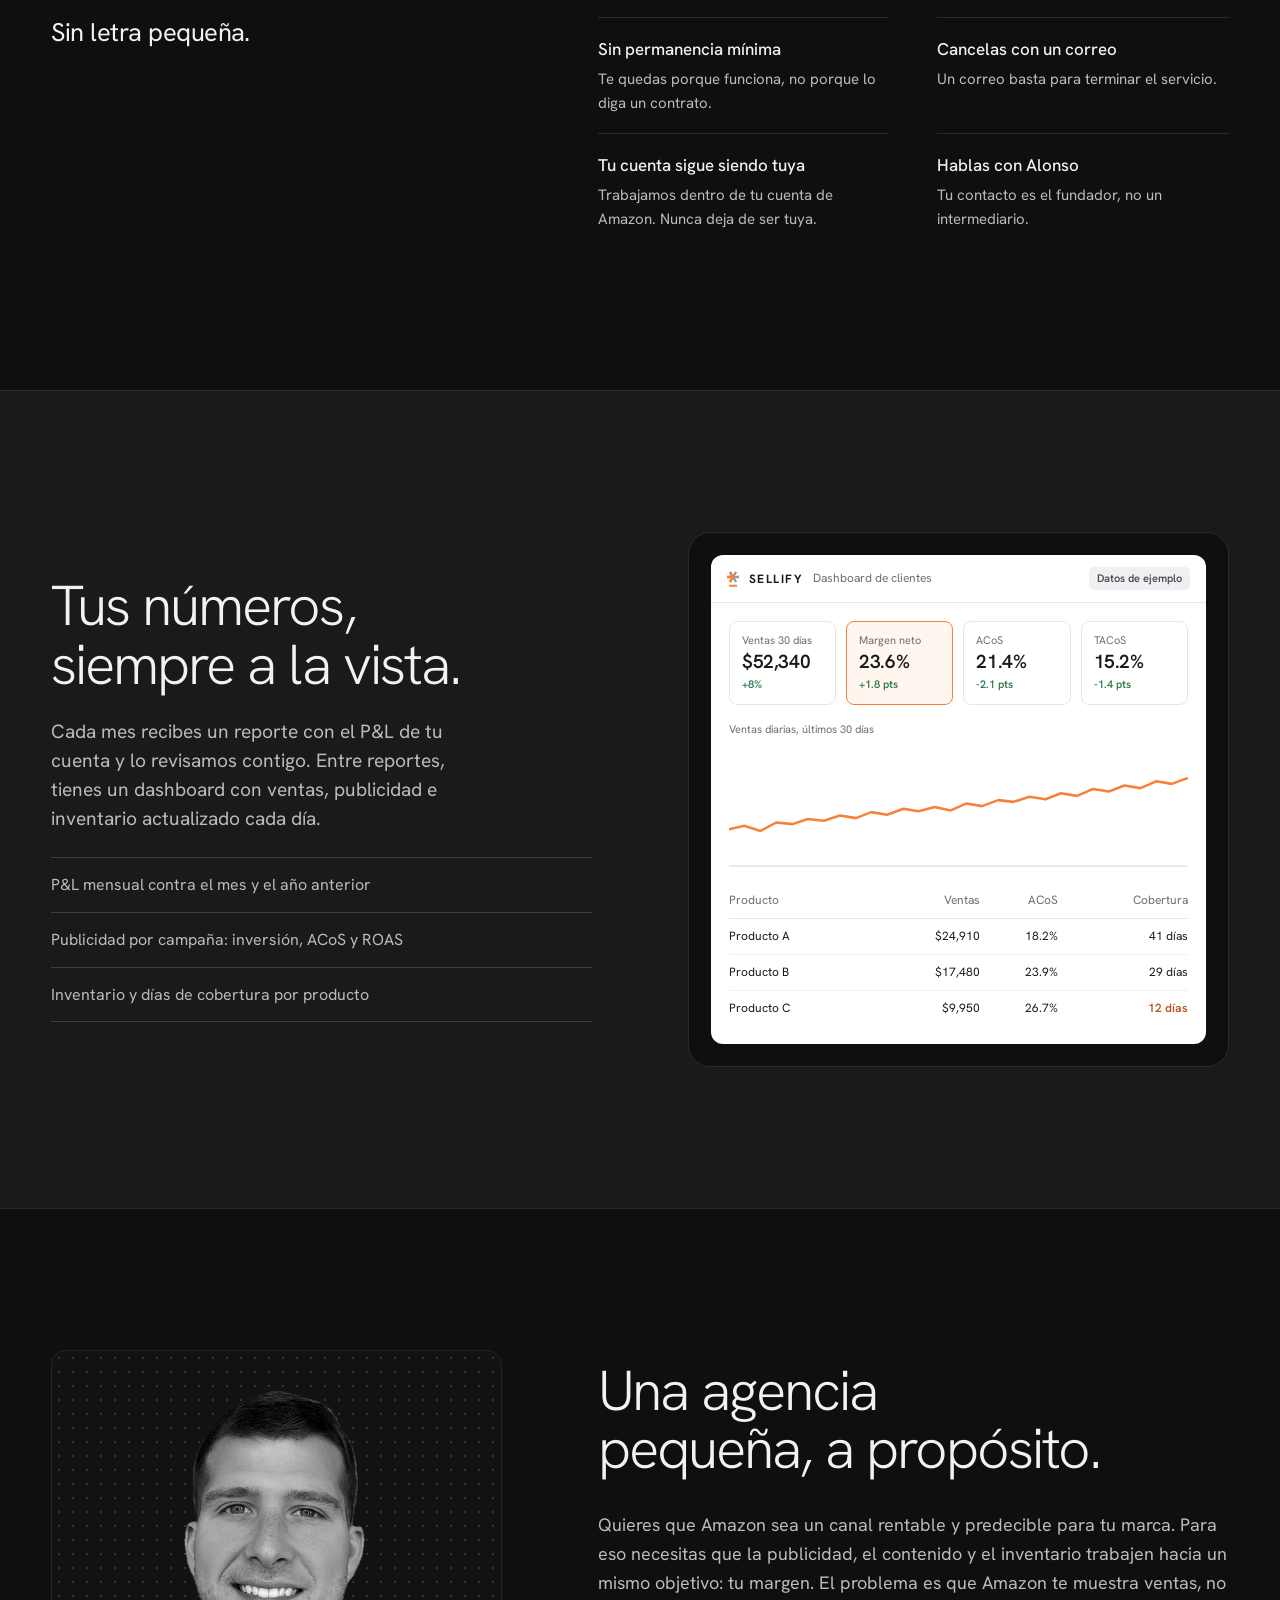
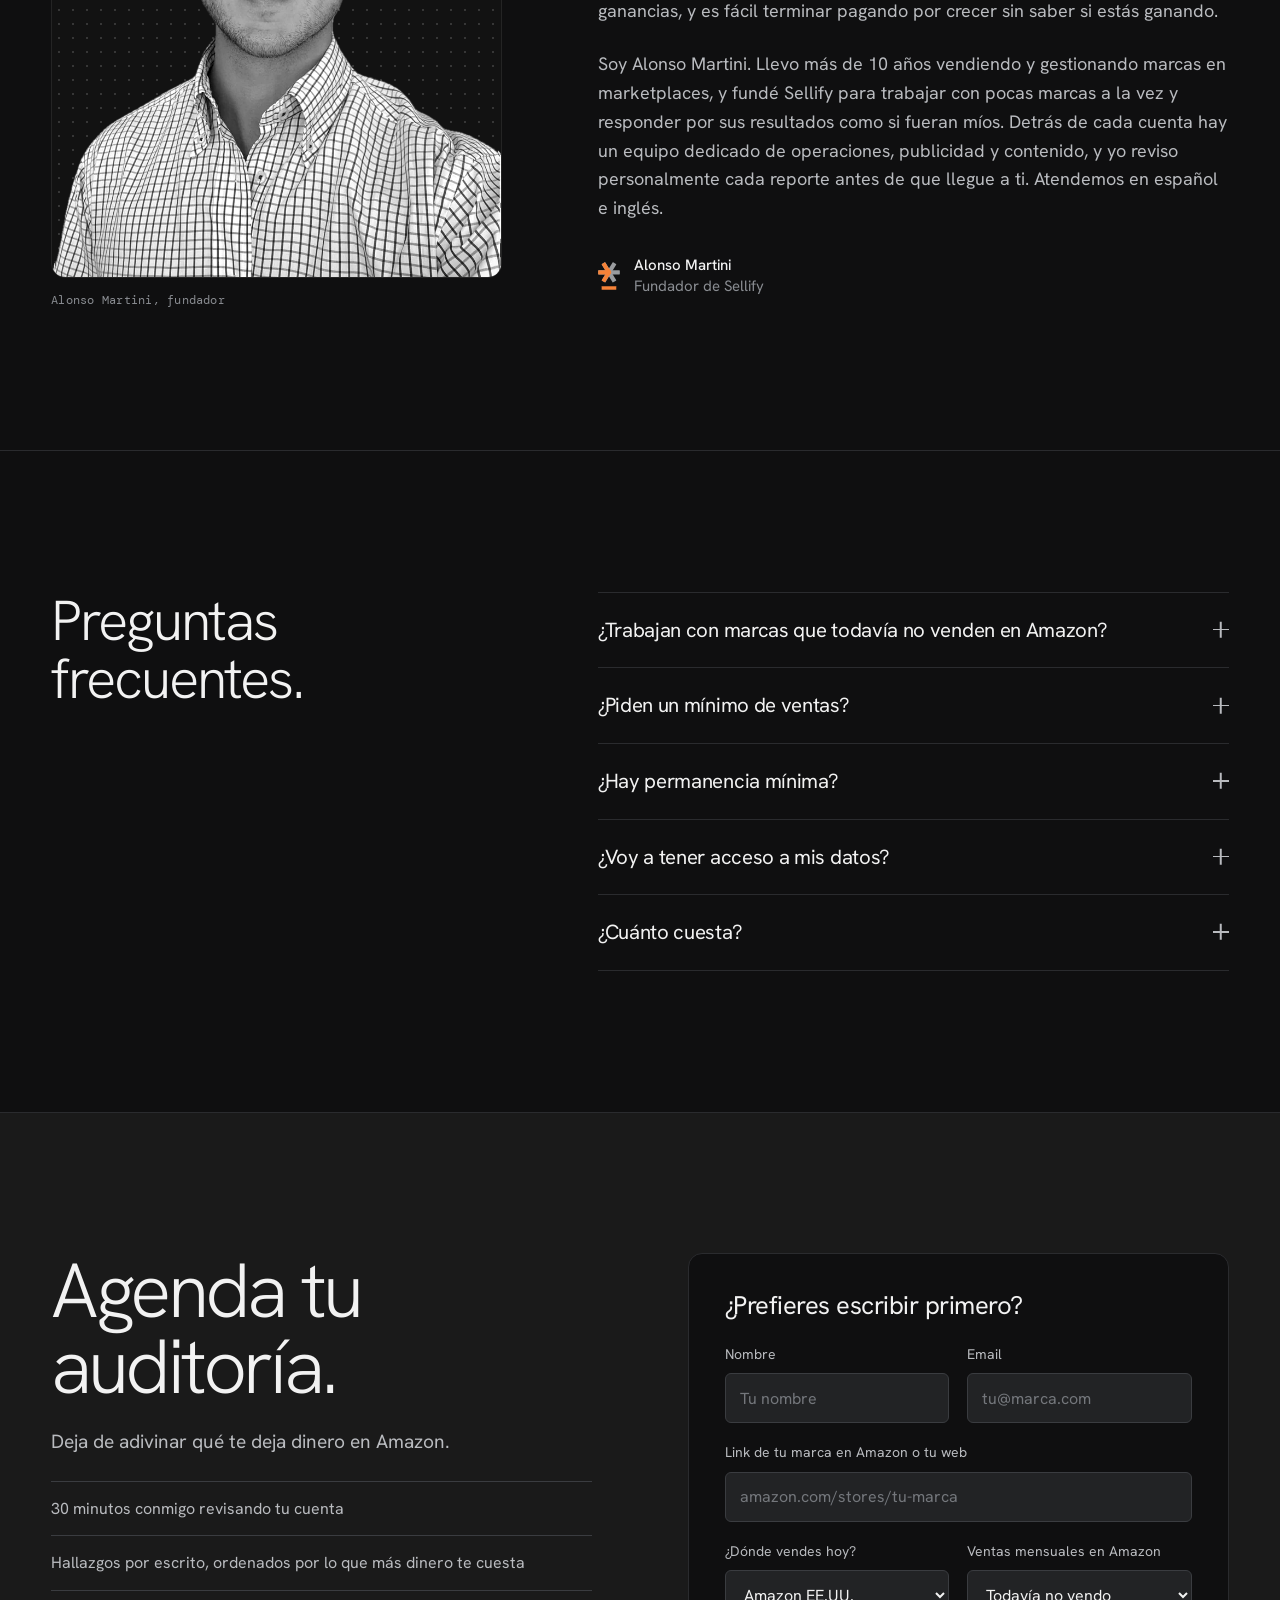
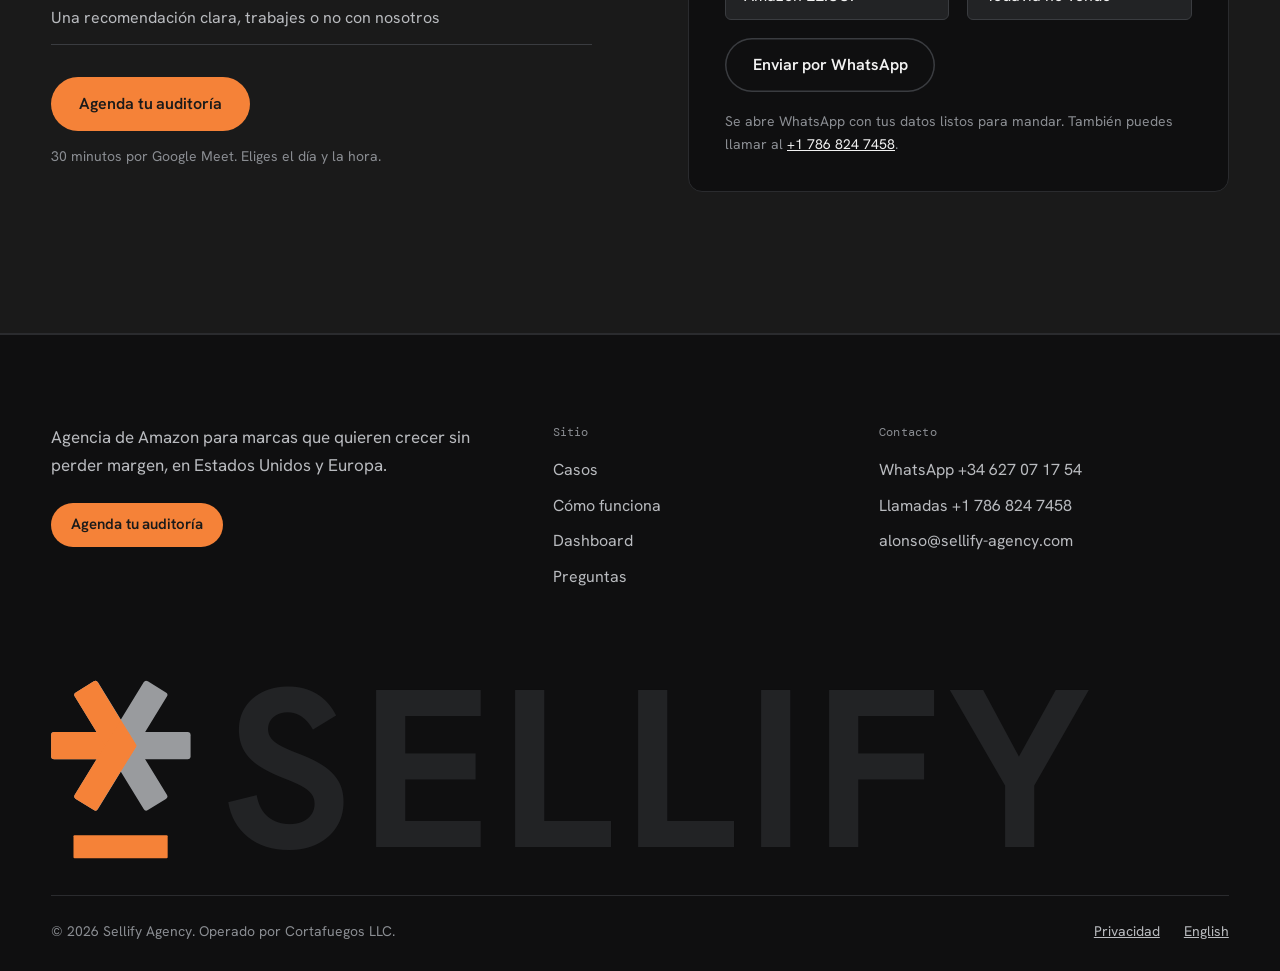
==== commit ef629c6e: "Página de privacidad publicada; formulario de email del checklist apagado - /privacidad/ y /en/priva" ====
--- a/index.html
+++ b/index.html
@@ -71,7 +71,7 @@
       <p class="hero__sub" data-in>Gestionamos la publicidad, el contenido y las operaciones de tu marca en Amazon Estados Unidos y Europa, y cada mes te mostramos cuánto ganas de verdad.</p>
       <div class="hero__actions" data-in>
         <a href="https://calendar.app.google/2jLD97aqcqJvhxJu5" class="btn" target="_blank" rel="noopener">Agenda tu auditoría</a>
-        <a href="#checklist" class="link">Descarga el checklist de las 10 fugas</a>
+        <a href="/assets/checklist-10-fugas-de-margen-amazon.pdf" class="link" target="_blank" rel="noopener">Descarga el checklist de las 10 fugas</a>
       </div>
       <a class="proof" href="#casos" data-video-open data-in>
         <span class="proof__thumb"><img src="/assets/tatiana-thumb.webp" width="128" height="128" alt=""><svg viewBox="0 0 20 20" aria-hidden="true"><circle cx="10" cy="10" r="10" fill="#F2F2F2"/><path d="M8 6v8l6-4z" fill="#1A1A1A"/></svg></span>
@@ -151,17 +151,7 @@
       <h2 class="h3">¿Todavía no estás listo para una auditoría?</h2>
       <p>Revisa tu cuenta tú mismo con el checklist de las 10 fugas de margen que más encontramos. Gratis, en PDF, para hacerlo en una tarde.</p>
     </div>
-    <form class="lead" id="lead-form" data-lead data-endpoint="" data-pdf="/assets/checklist-10-fugas-de-margen-amazon.pdf" data-subject="Nuevo lead del checklist (web en español)">
-      <label class="lead__label" for="lead-email">Tu email</label>
-      <div class="lead__row">
-        <input id="lead-email" name="email" type="email" autocomplete="email" inputmode="email" placeholder="tu@marca.com" required>
-        <button type="submit" class="btn btn--ghost">Descargar el checklist</button>
-      </div>
-      <input class="lead__trap" type="text" name="_gotcha" tabindex="-1" autocomplete="off" aria-hidden="true">
-      <p class="lead__note">Usamos tu email solo para escribirte sobre tu marca en Amazon. Sin spam. <a href="/privacidad/">Privacidad</a>.</p>
-      <p class="lead__done" role="status" hidden>Listo. Si el PDF no se abrió, <a href="/assets/checklist-10-fugas-de-margen-amazon.pdf" target="_blank" rel="noopener">ábrelo aquí.</a></p>
-    </form>
-    <noscript><a class="btn btn--ghost" href="/assets/checklist-10-fugas-de-margen-amazon.pdf" target="_blank" rel="noopener">Descargar el checklist</a></noscript>
+    <a class="btn btn--ghost" href="/assets/checklist-10-fugas-de-margen-amazon.pdf" target="_blank" rel="noopener">Descargar el checklist</a>
   </div>
 </section>
 
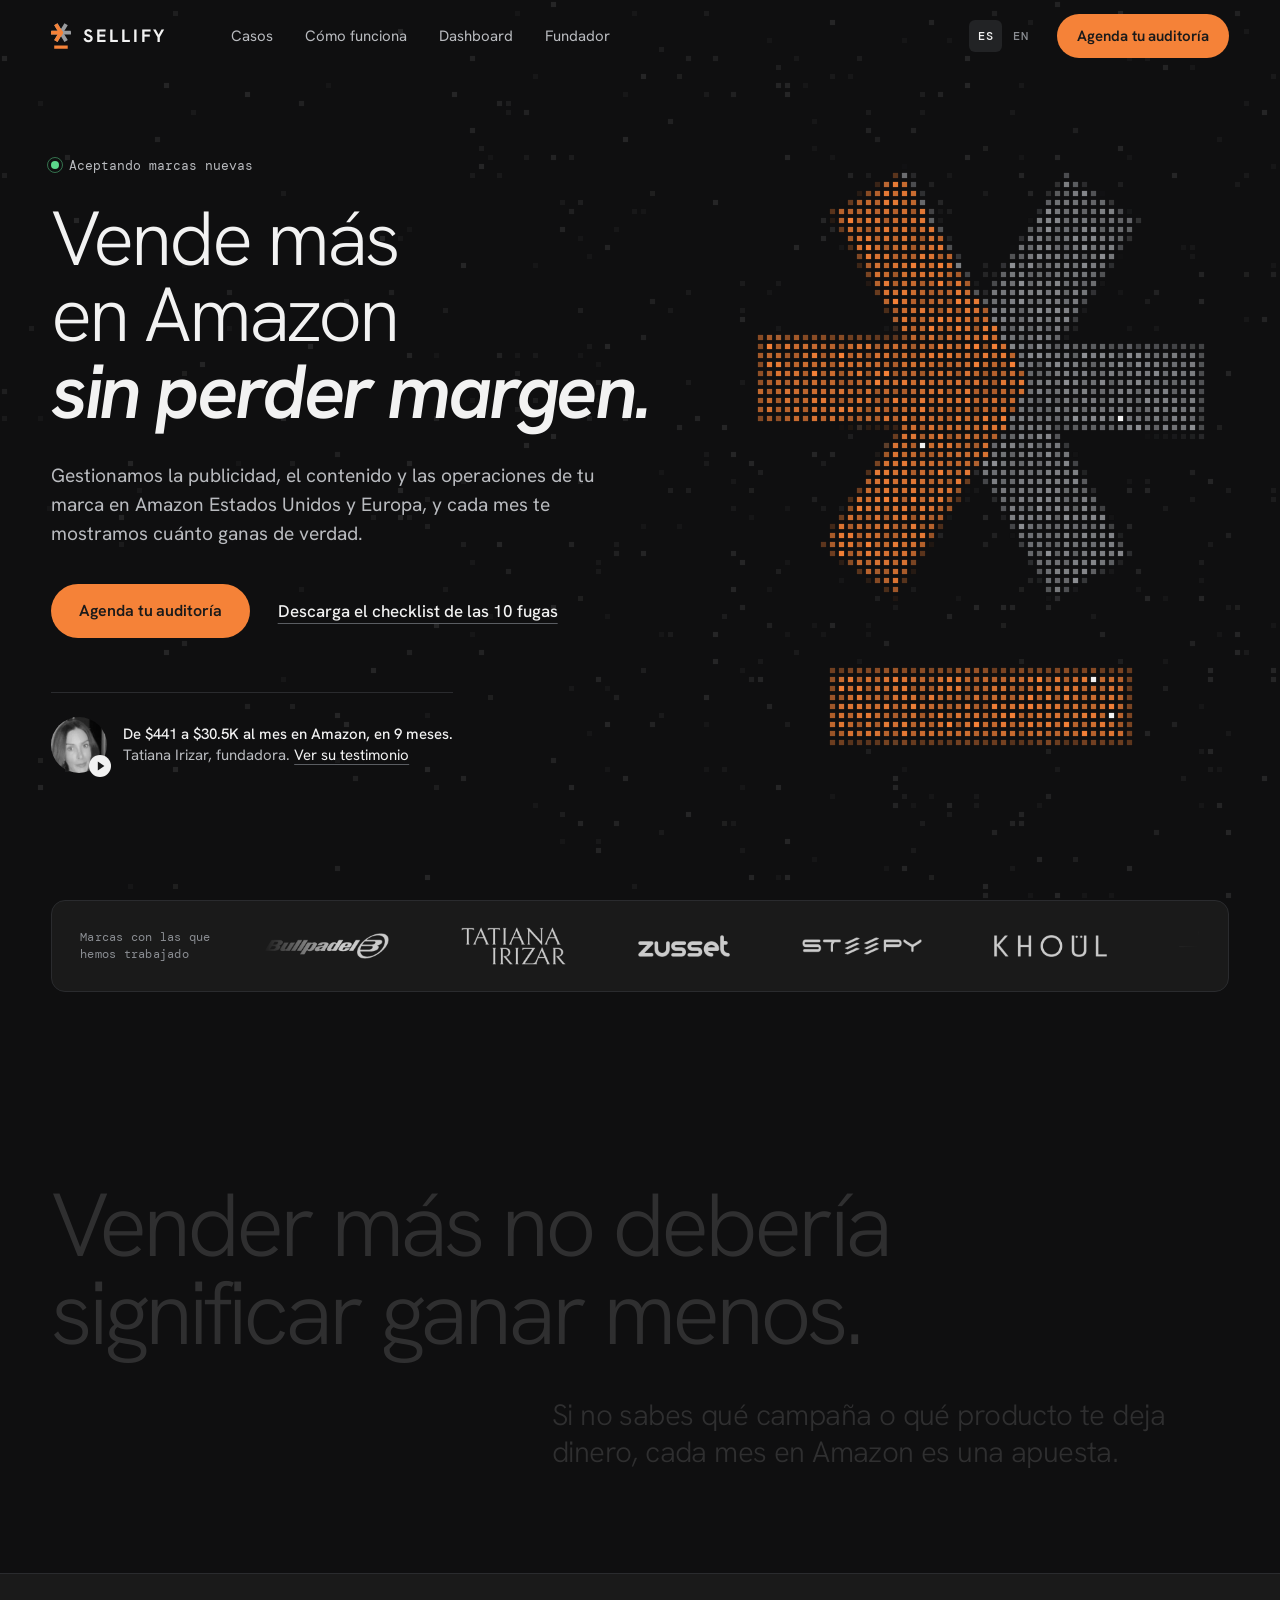
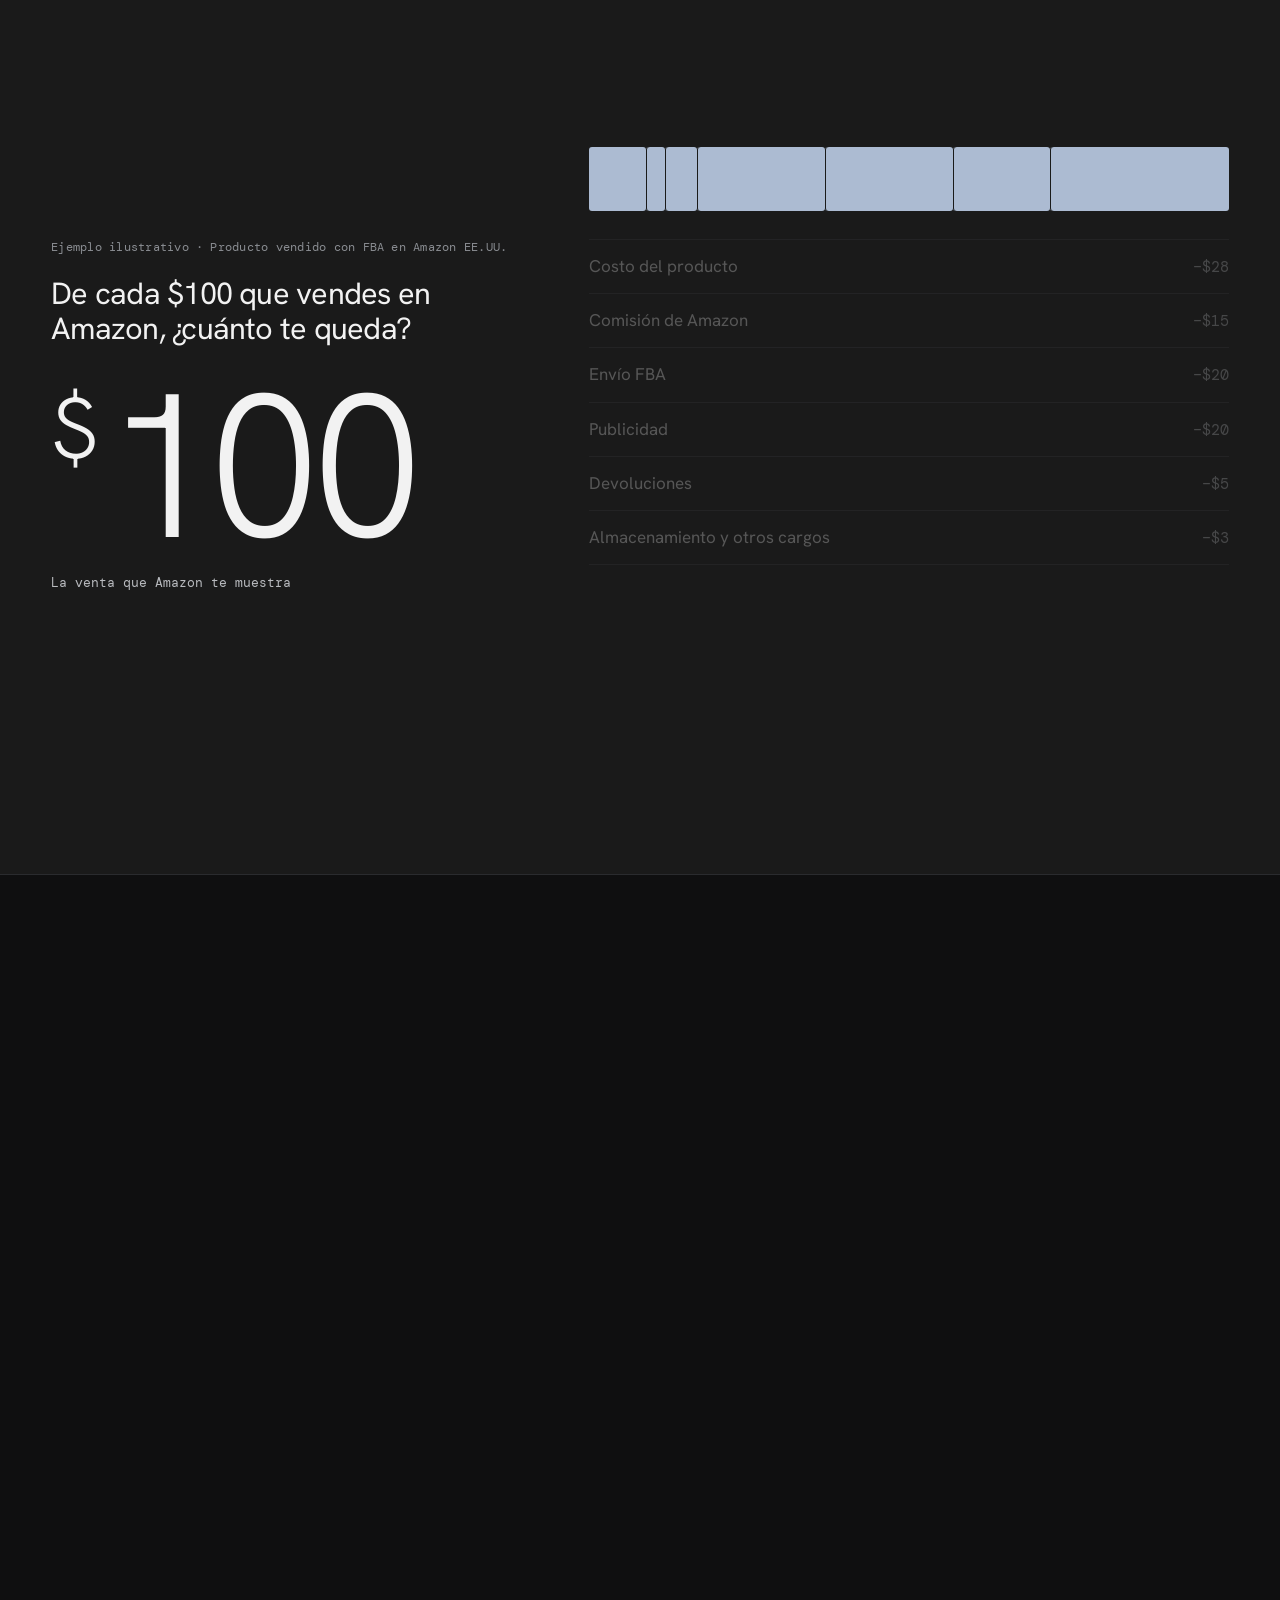
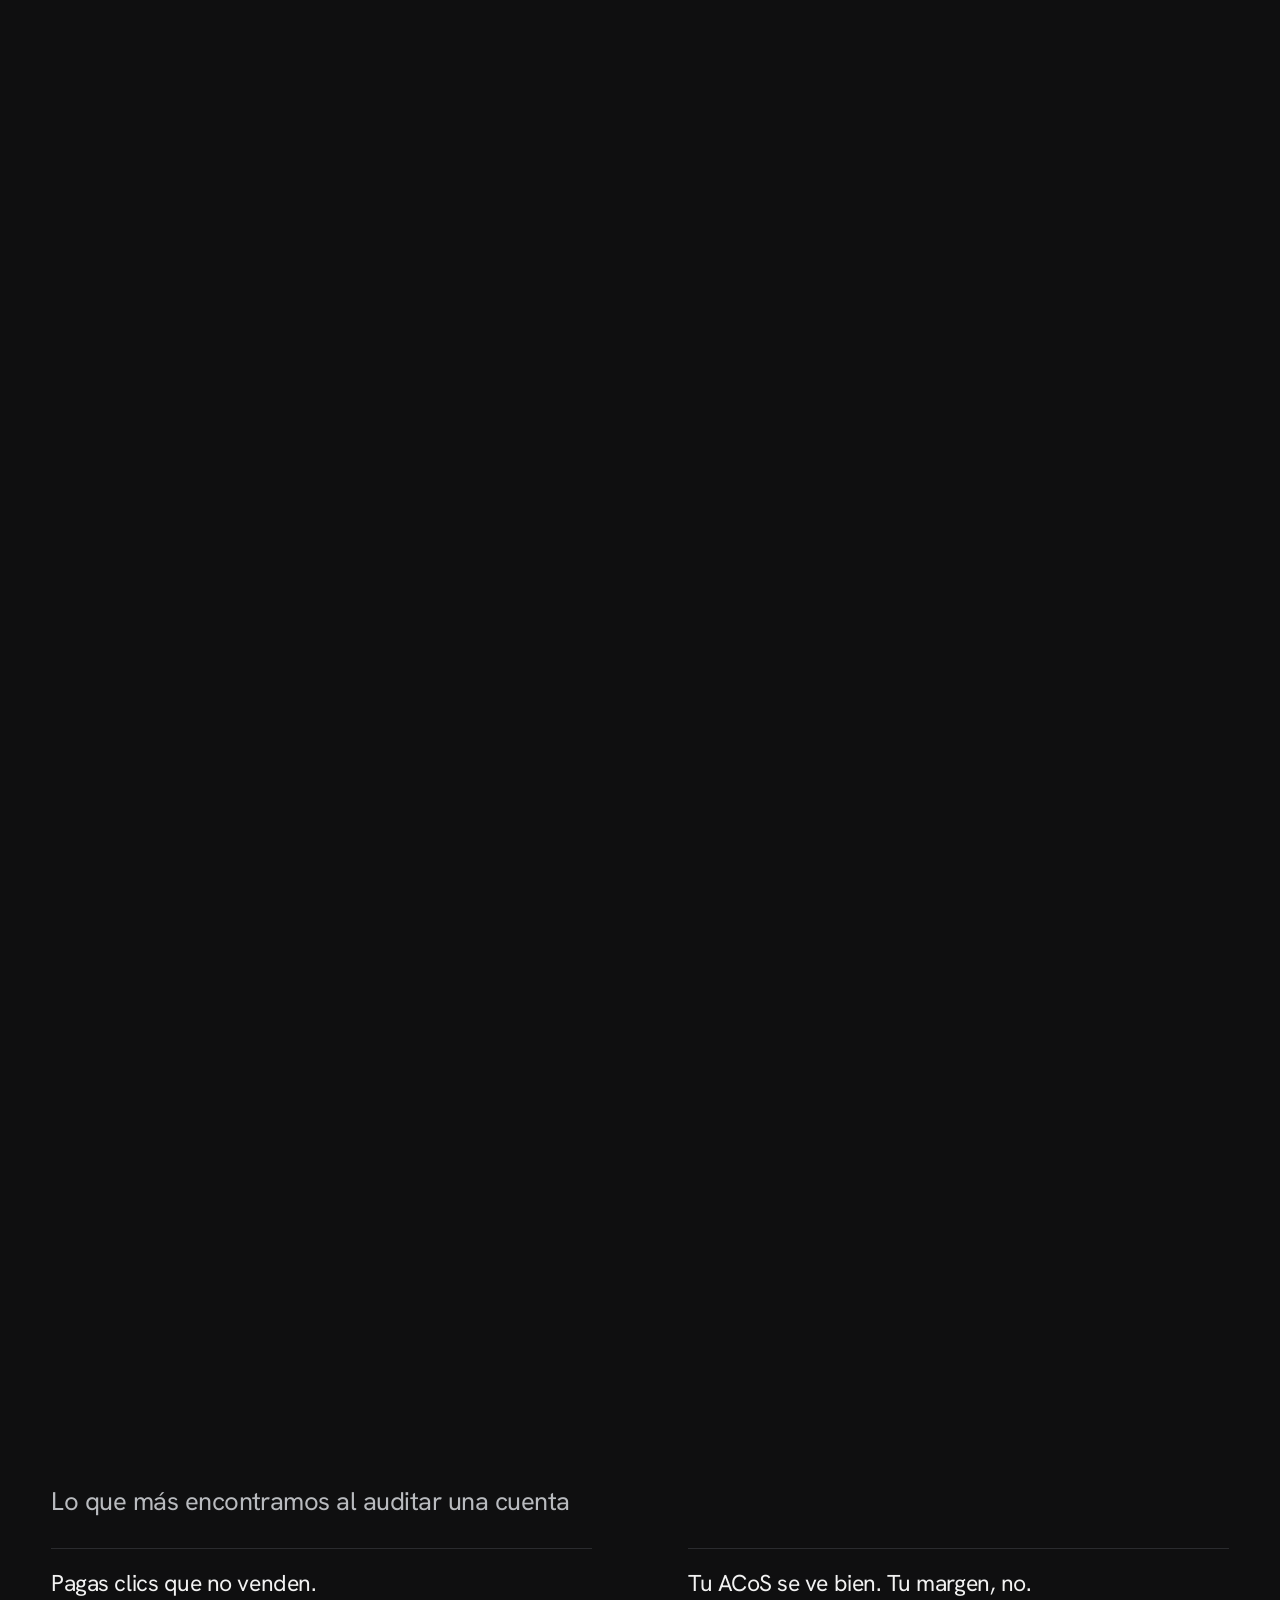
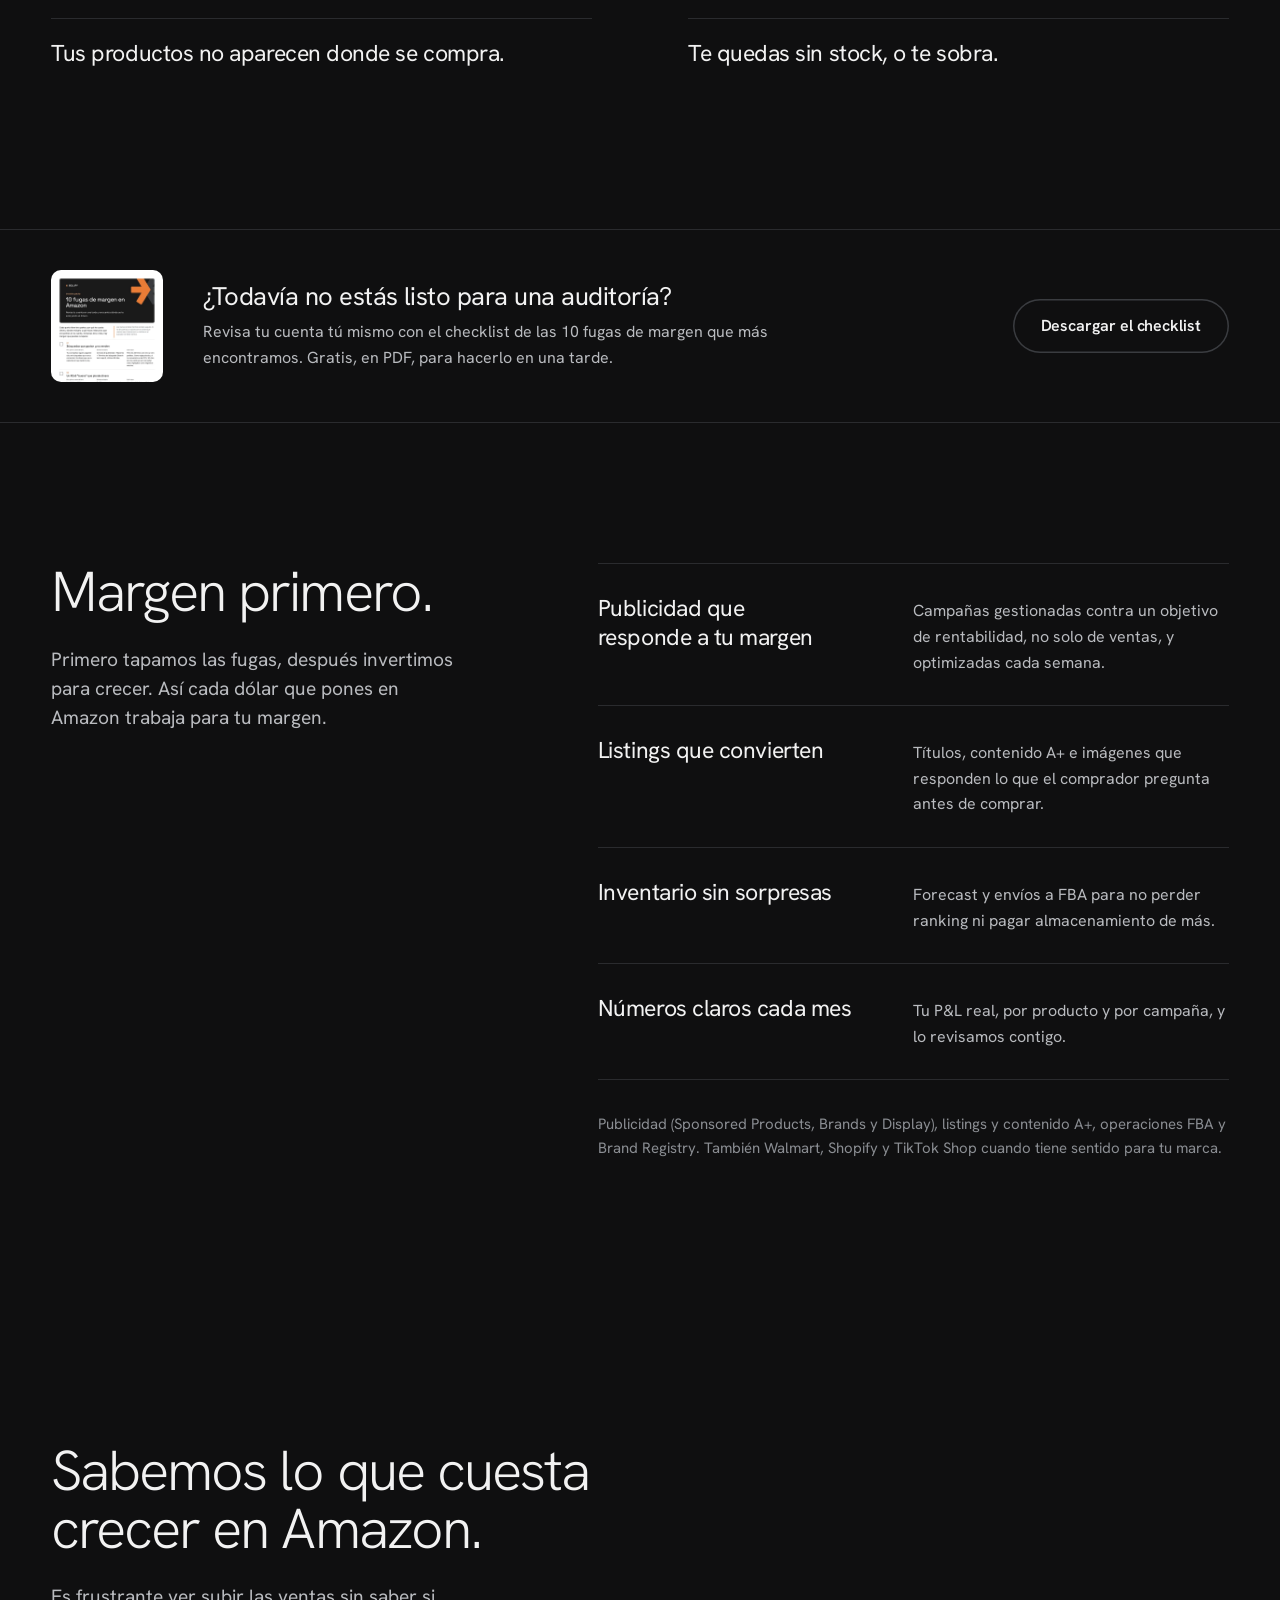
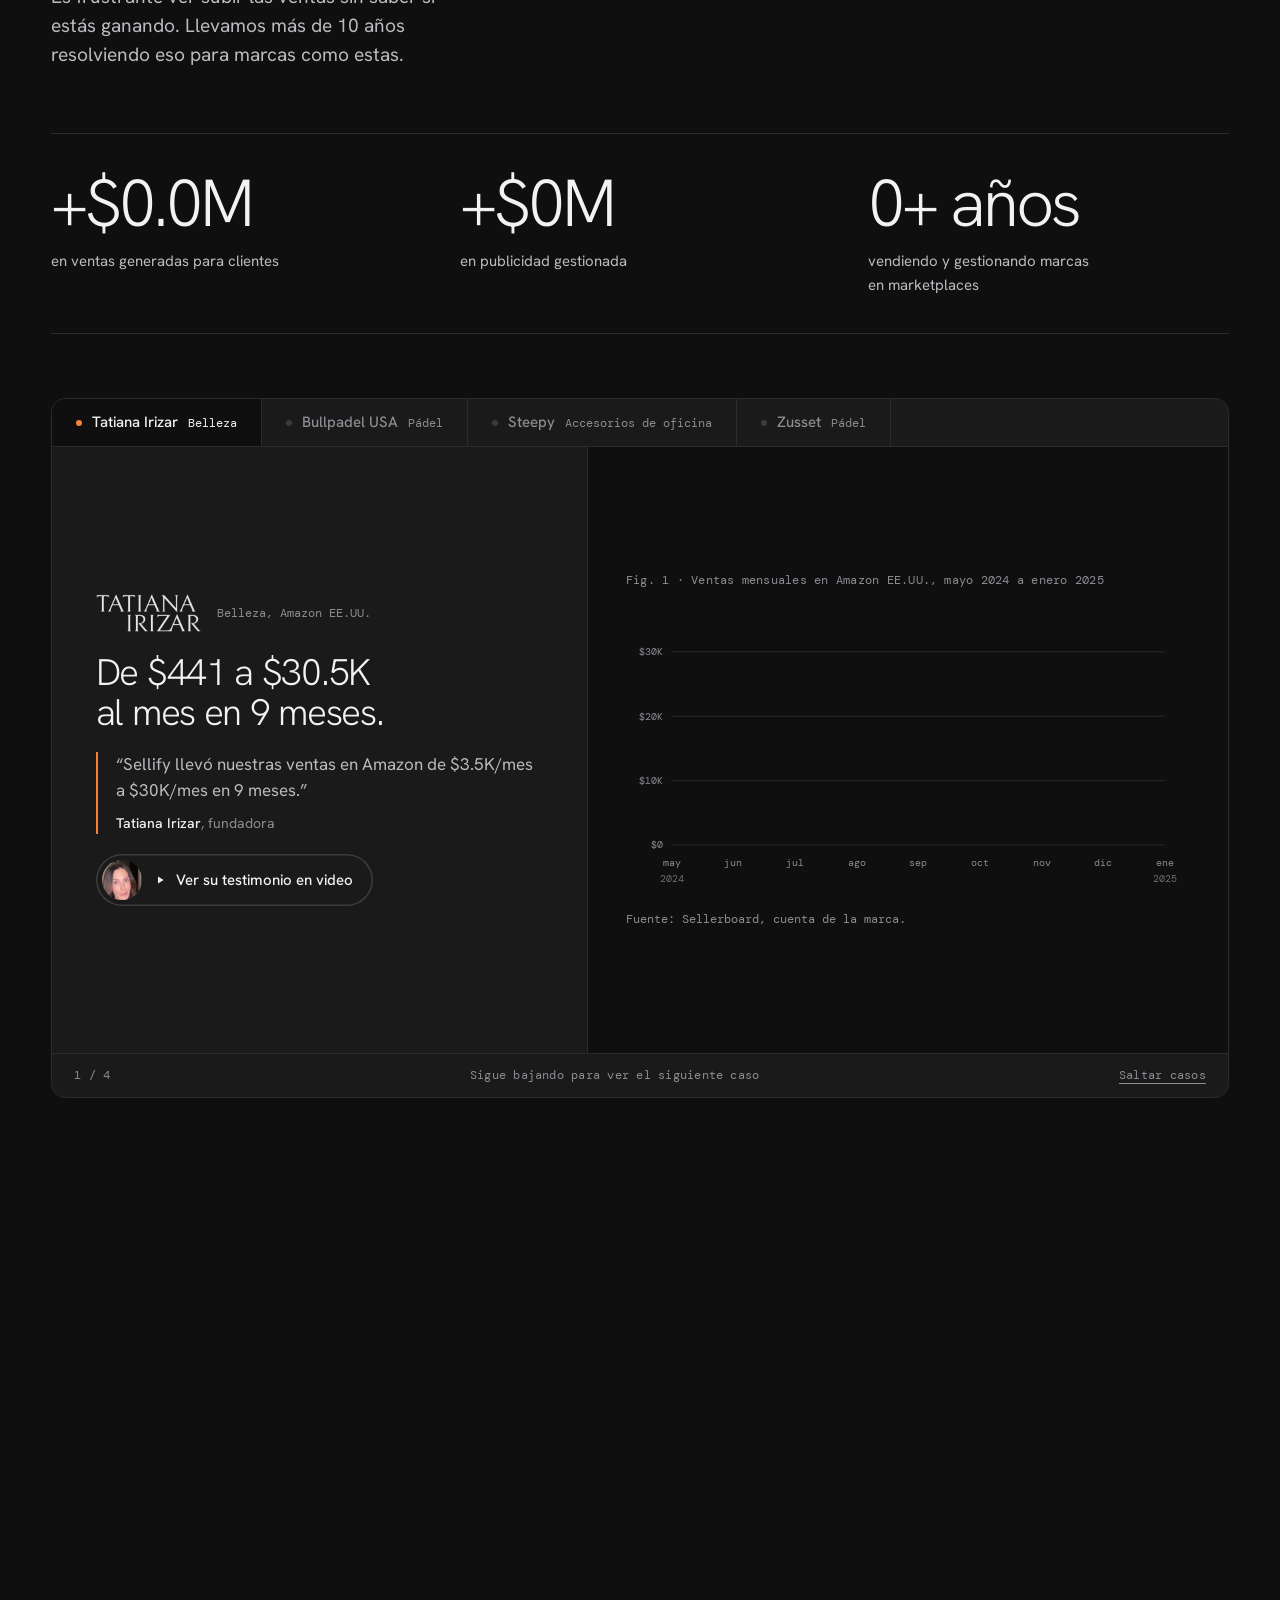
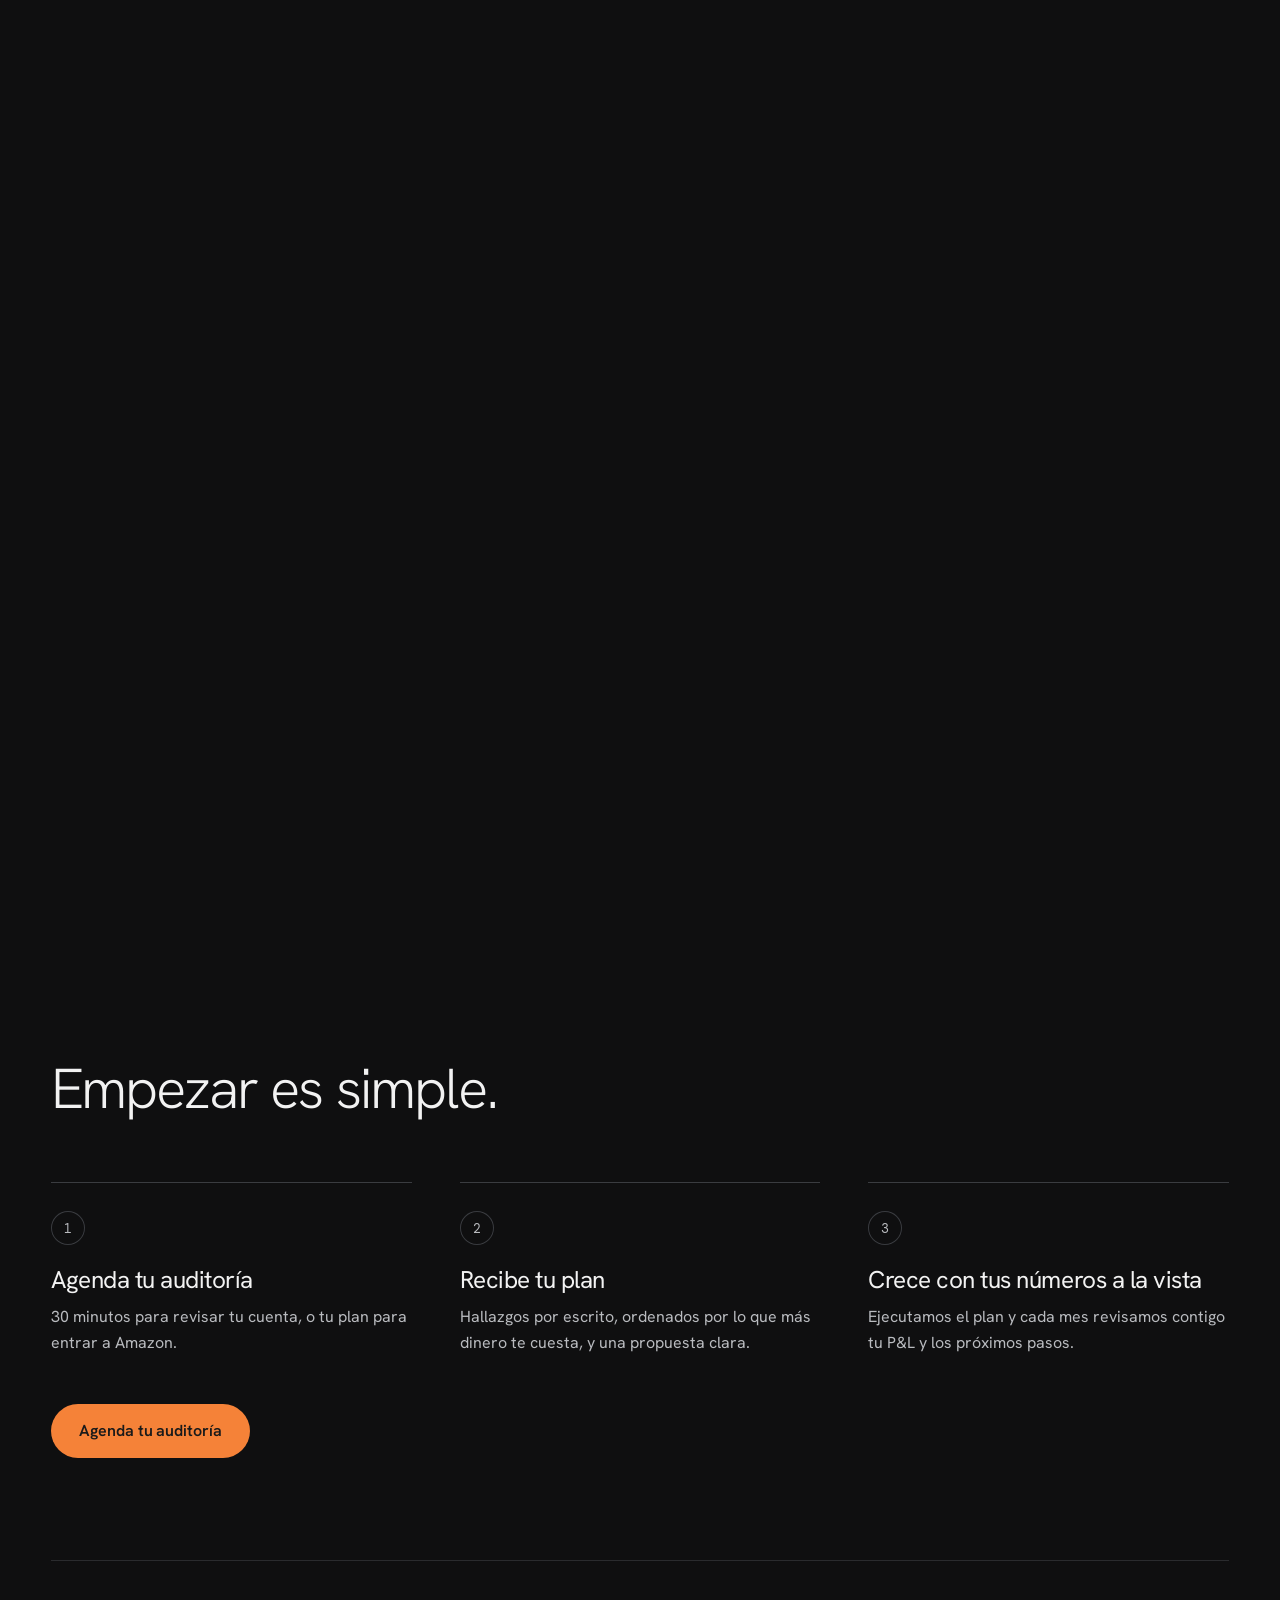
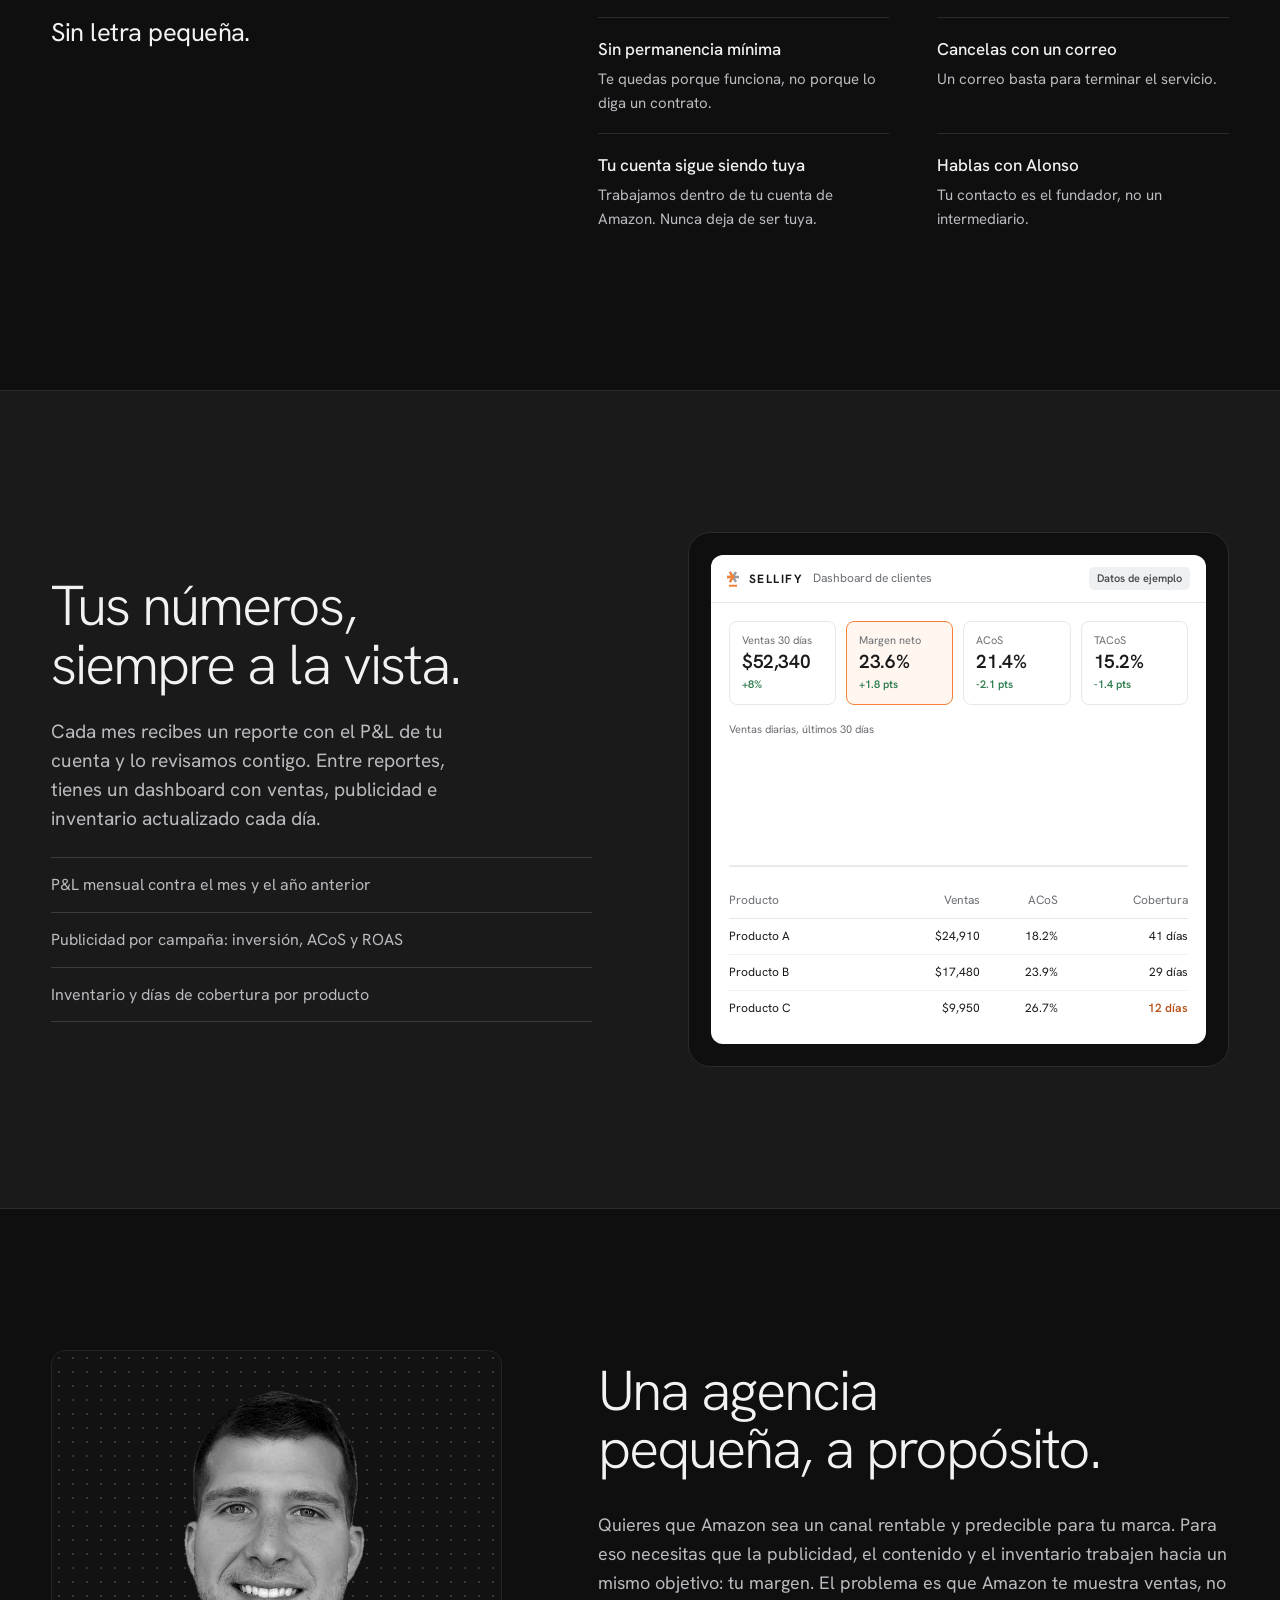
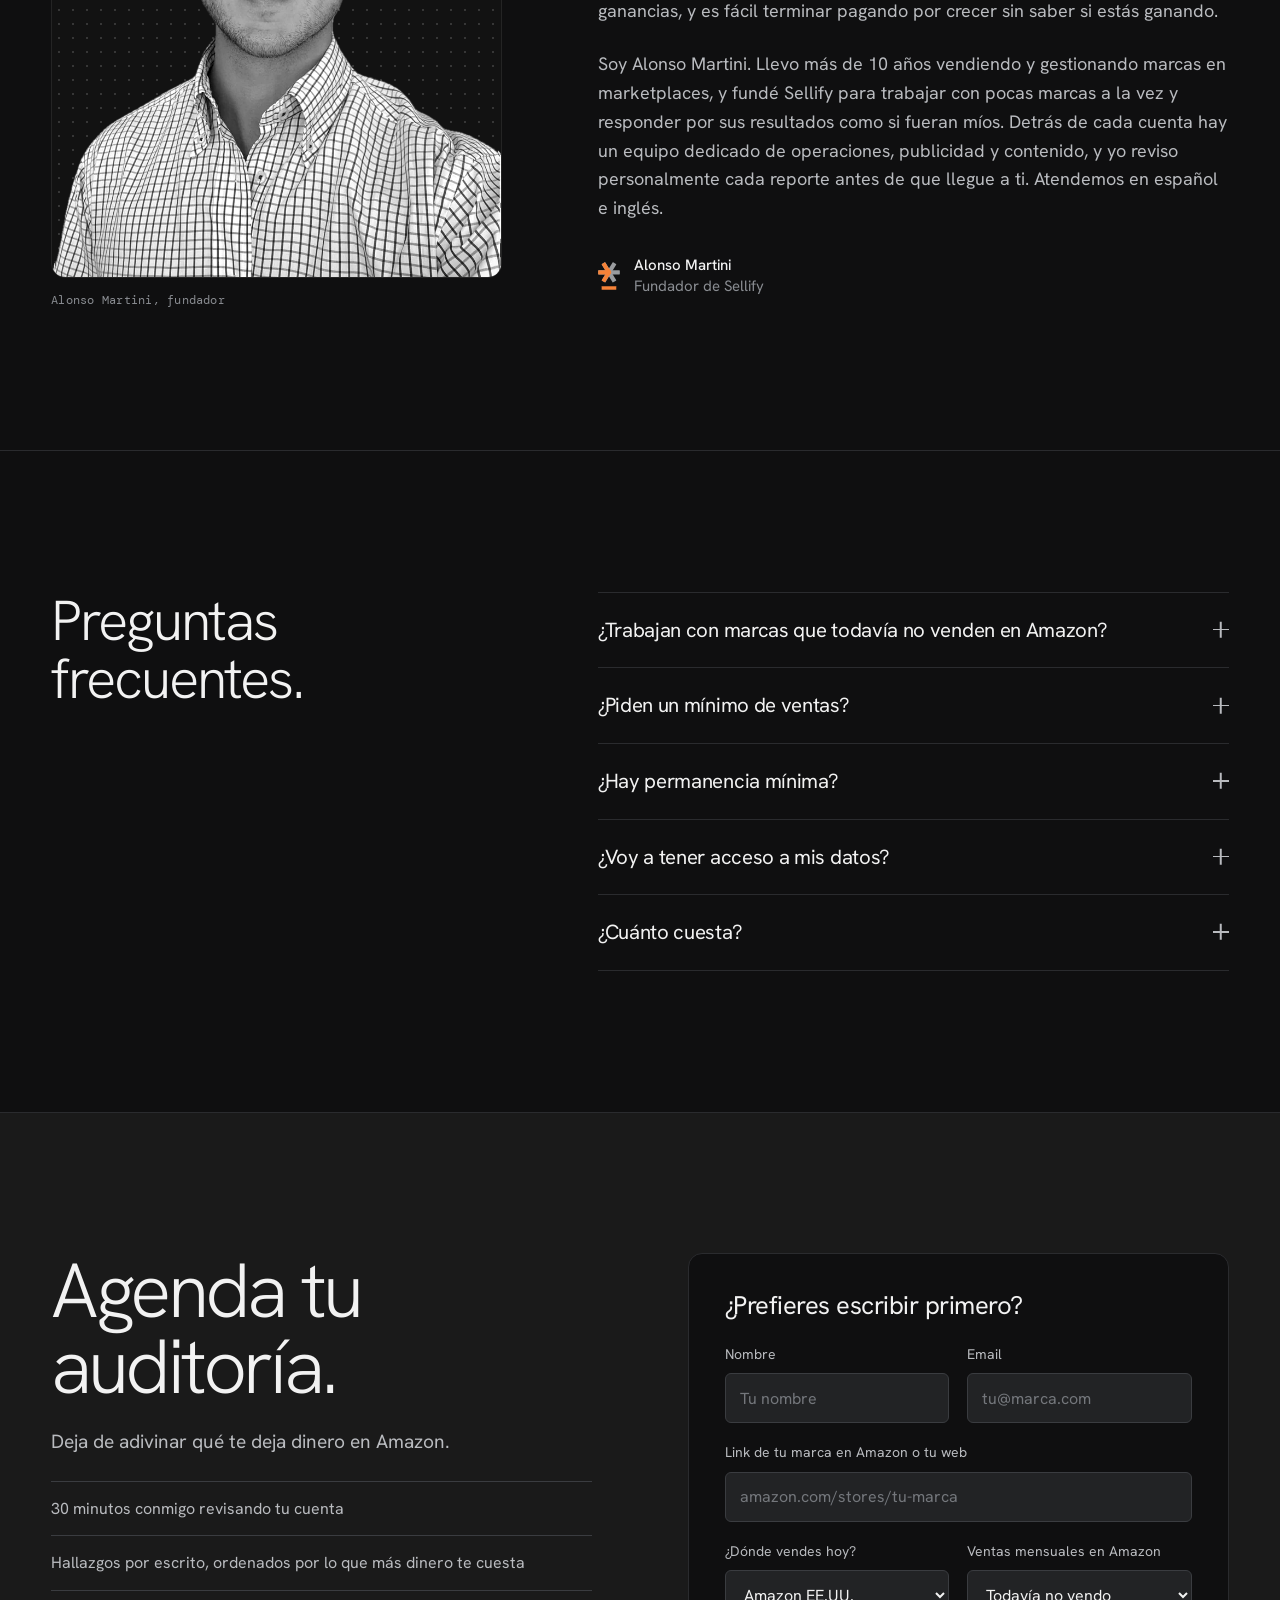
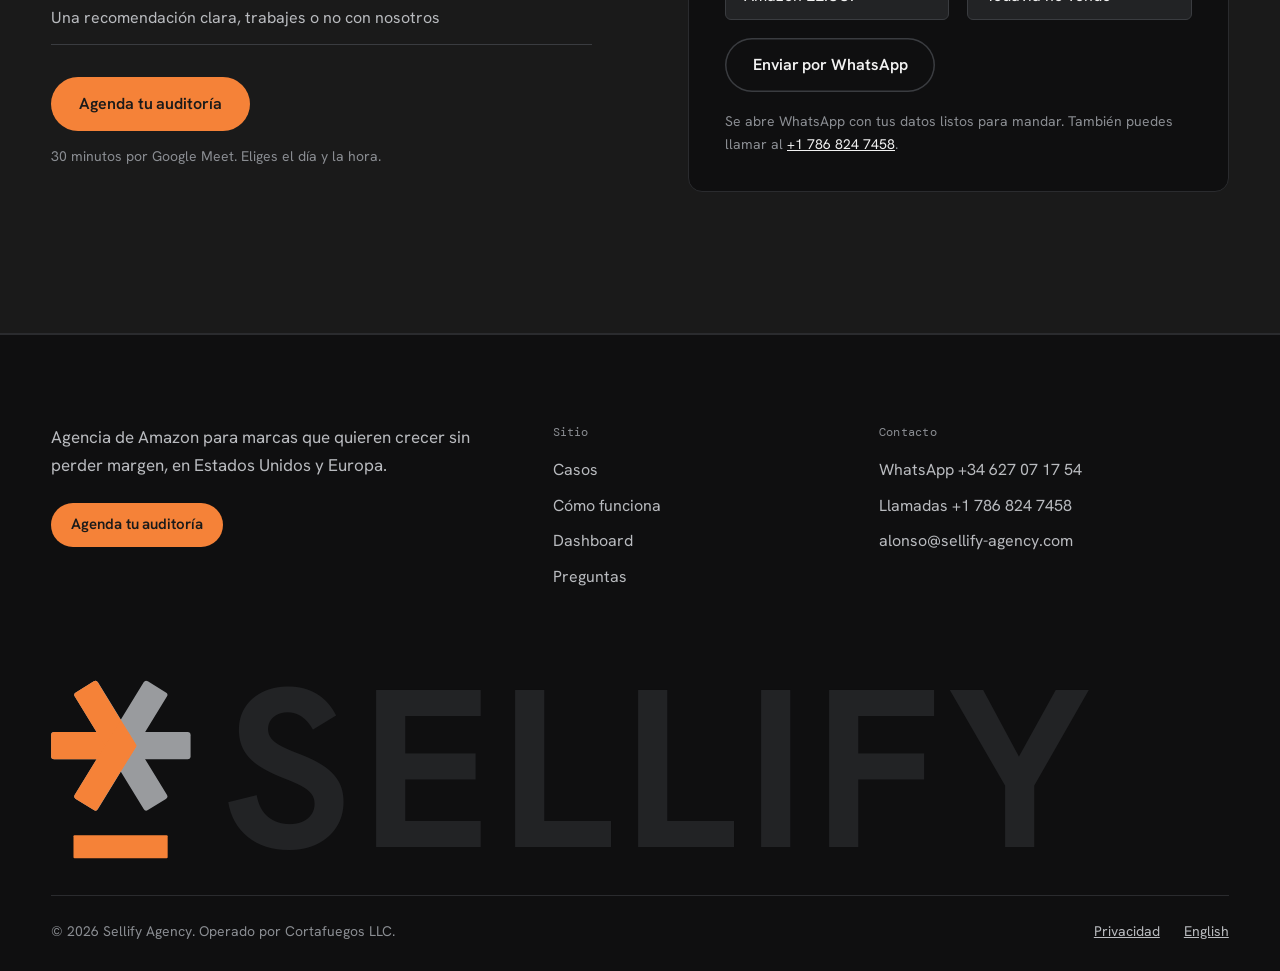
==== commit 28c36738: "Fotos de producto recortadas sobre fondo de estudio oscuro, más grandes; cifras más pequeñas - Palas" ====
--- a/index.html
+++ b/index.html
@@ -220,7 +220,7 @@
         </div>
         <figure class="case__fig case__fig--photo" data-fig="stats">
           <figcaption class="cap">Fig. 2 · Resultado en 8 meses</figcaption>
-          <div class="case__media"><div class="tile"><img onerror="this.onerror=null;this.src='https://m.media-amazon.com/images/I/515cgaxhbKL.jpg'" src="/_vercel/image?url=https%3A%2F%2Fm.media-amazon.com%2Fimages%2FI%2F515cgaxhbKL.jpg&amp;w=640&amp;q=80" alt="Pala de pádel Bullpadel Vertex 05" width="640" height="640" loading="lazy"></div><div class="bigs"><div class="big"><b><span data-n="110" data-pre="+" data-suf="%">+110%</span></b><span>ingresos</span></div><div class="big"><b><span data-n="20" data-pre="−" data-suf="%">−20%</span></b><span>ACoS</span></div></div></div>
+          <div class="case__media"><div class="tile"><img src="/assets/products/bullpadel-vertex-05.webp" alt="Pala de pádel Bullpadel Vertex 05" width="518" height="900" loading="lazy"></div><div class="bigs"><div class="big"><b><span data-n="110" data-pre="+" data-suf="%">+110%</span></b><span>ingresos</span></div><div class="big"><b><span data-n="20" data-pre="−" data-suf="%">−20%</span></b><span>ACoS</span></div></div></div>
         </figure>
       </article>
       <article class="case" id="case-2" role="tabpanel" aria-labelledby="tab-2" data-case="2">
@@ -262,7 +262,7 @@
         </div>
         <figure class="case__fig case__fig--photo" data-fig="launch">
           <figcaption class="cap">Fig. 4 · Lanzamiento</figcaption>
-          <div class="case__media"><div class="tile"><img onerror="this.onerror=null;this.src='https://m.media-amazon.com/images/I/81eb+MPQm6L.jpg'" src="/_vercel/image?url=https%3A%2F%2Fm.media-amazon.com%2Fimages%2FI%2F81eb%2BMPQm6L.jpg&amp;w=640&amp;q=80" alt="Pala de pádel Zusset Solid Pro" width="640" height="640" loading="lazy"></div><ol class="launch"><li data-step><span></span>Configuración de la cuenta</li><li data-step><span></span>Lanzamiento multicanal</li><li data-step><span></span>Primera venta</li></ol></div>
+          <div class="case__media"><div class="tile"><img src="/assets/products/zusset-solid-pro.webp" alt="Pala de pádel Zusset Solid Pro" width="894" height="900" loading="lazy"></div><ol class="launch"><li data-step><span></span>Configuración de la cuenta</li><li data-step><span></span>Lanzamiento multicanal</li><li data-step><span></span>Primera venta</li></ol></div>
         </figure>
       </article>
         </div>
--- a/site.css
+++ b/site.css
@@ -219,11 +219,11 @@
 .chart__dot--end{fill:var(--orange)}
 .chart__val{font:500 14px var(--mono);fill:var(--text-2)}
 .chart__val--end{font-size:20px;fill:var(--text)}
-.case__media{display:grid;grid-template-columns:minmax(0,220px) minmax(0,1fr);gap:32px 40px;align-items:center}
-.tile{aspect-ratio:1;border-radius:10px;background:#F2F2F2;padding:10%;display:flex;align-items:center;justify-content:center}
-.tile img{width:100%;height:100%;object-fit:contain;mix-blend-mode:multiply}
+.case__media{display:grid;grid-template-columns:minmax(0,1.35fr) minmax(0,1fr);gap:32px 40px;align-items:center}
+.tile{aspect-ratio:4/5;border-radius:var(--r-m);border:1px solid var(--line);background:radial-gradient(110% 85% at 50% 38%,#4D5056 0%,#2B2D31 58%,#1A1B1D 100%);padding:7%;display:flex;align-items:center;justify-content:center}
+.tile img{width:100%;height:100%;object-fit:contain;filter:drop-shadow(0 16px 20px rgba(0,0,0,.5))}
 .bigs{display:flex;flex-direction:column;gap:20px}
-.big b{display:block;font-size:clamp(56px,6.4vw,104px);line-height:.9;font-weight:300;letter-spacing:-0.05em;font-variant-numeric:tabular-nums;color:var(--orange)}
+.big b{display:block;font-size:clamp(44px,4.6vw,76px);line-height:.9;font-weight:300;letter-spacing:-0.05em;font-variant-numeric:tabular-nums;color:var(--orange)}
 .big > span{display:block;margin-top:6px;font:400 13px/1.4 var(--mono);color:var(--text-2)}
 .yoy{display:flex;flex-direction:column;gap:8px}
 .yoy__row{display:grid;grid-template-columns:7.5em minmax(0,1fr) 2.6em;gap:10px;align-items:center;font:400 12px/1 var(--mono);color:var(--text-3)}
@@ -388,6 +388,7 @@
   .viewer.is-pinned .viewer__frame{height:calc(100svh - 40px)}
   .viewer.is-pinned .case__copy{padding:24px 36px;gap:16px}
   .viewer.is-pinned .case__fig{padding:20px 32px;gap:14px}
+  .viewer.is-pinned .tile{max-height:calc(100svh - 250px);justify-self:center}
   .pin-on .dock{transform:translate(-50%,160%);opacity:0;visibility:hidden}
   .pin-on .hdr:not(:focus-within){transform:translateY(-101%)}
 }
@@ -422,10 +423,10 @@
 .pin-compact .viewer.is-pinned .case__fig .cap{font-size:11px}
 .pin-compact .viewer.is-pinned .case__src{font-size:11px}
 .pin-compact .viewer.is-pinned .chart{flex:1 1 0;min-height:0;max-height:340px}
-.pin-compact .viewer.is-pinned .case__media{grid-template-columns:clamp(96px,30%,220px) minmax(0,1fr);gap:16px 24px}
+.pin-compact .viewer.is-pinned .case__media{grid-template-columns:clamp(124px,42%,280px) minmax(0,1fr);gap:16px 22px}
 .pin-compact .viewer.is-pinned .tile{max-width:none}
 .pin-compact .viewer.is-pinned .bigs{gap:clamp(10px,2 * var(--u),20px)}
-.pin-compact .viewer.is-pinned .big b{font-size:clamp(40px,7.5 * var(--u),88px)}
+.pin-compact .viewer.is-pinned .big b{font-size:clamp(34px,6 * var(--u),76px)}
 .pin-compact .viewer.is-pinned .launch li{font-size:clamp(15px,2.5 * var(--u),18px);padding:clamp(7px,1.4 * var(--u),13px) 0}
 @media (max-width:760px){
   .pin-compact .pl.is-pinned .pl__note{display:none}
@@ -478,8 +479,7 @@
   .case__note,.case__quote footer,.pl__note,.audit__note,.form__note,.footer__legal,.duo__note{font-size:16px}
   .play{font-size:18px}
   .play img{width:48px;height:48px}
-  .big b{font-size:132px}
-  .case__media{grid-template-columns:minmax(0,300px) minmax(0,1fr)}
+  .big b{font-size:104px}
   .launch li{font-size:22px}
   .faq summary{font-size:25px}
   .founder__copy p{font-size:21px}
@@ -527,7 +527,7 @@
   .band__in > .btn,.band__in > .lead,.band__in > noscript{grid-column:1/-1;justify-self:start}
   .stats{gap:28px}
   .case__media{grid-template-columns:minmax(0,1fr)}
-  .tile{max-width:200px}
+  .tile{max-width:280px}
   .chart__tick{font-size:19px}
   .chart__year{font-size:17px;transform:translateY(9px)}
   .chart__val{font-size:22px}
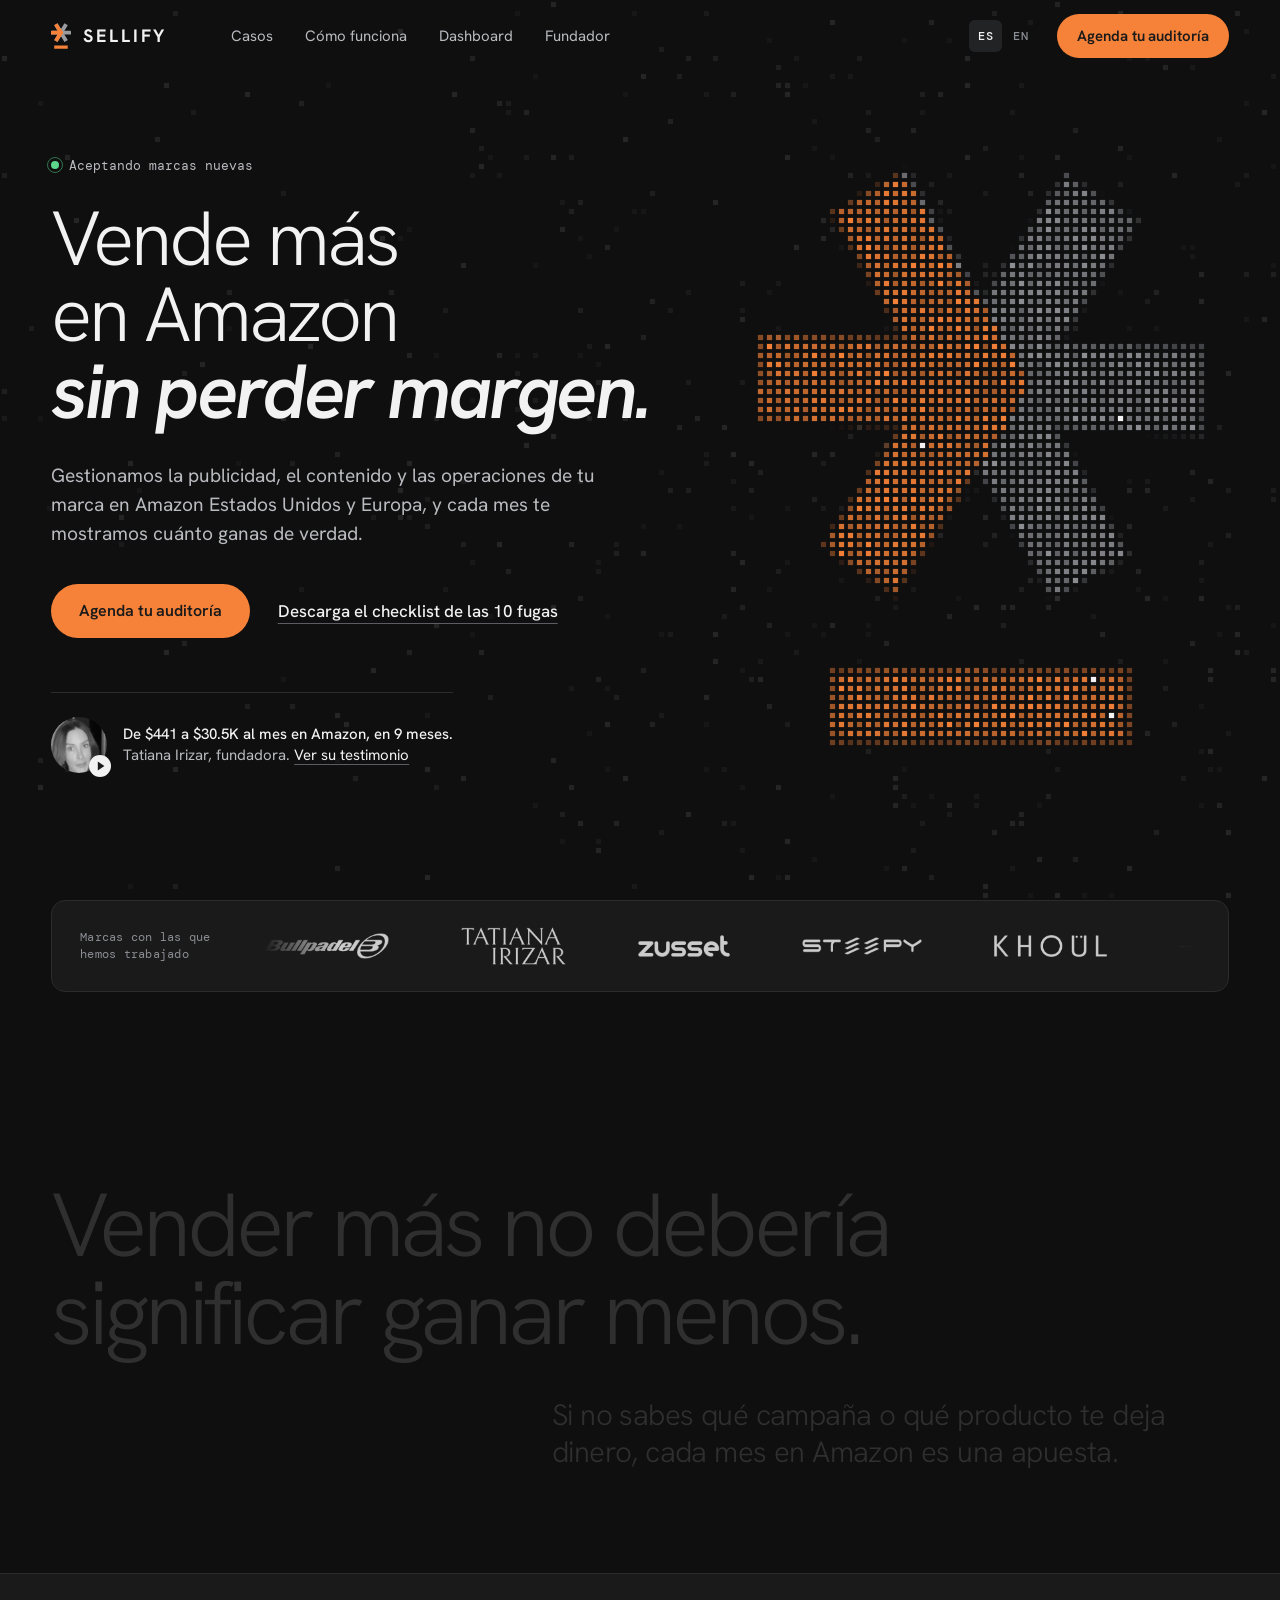
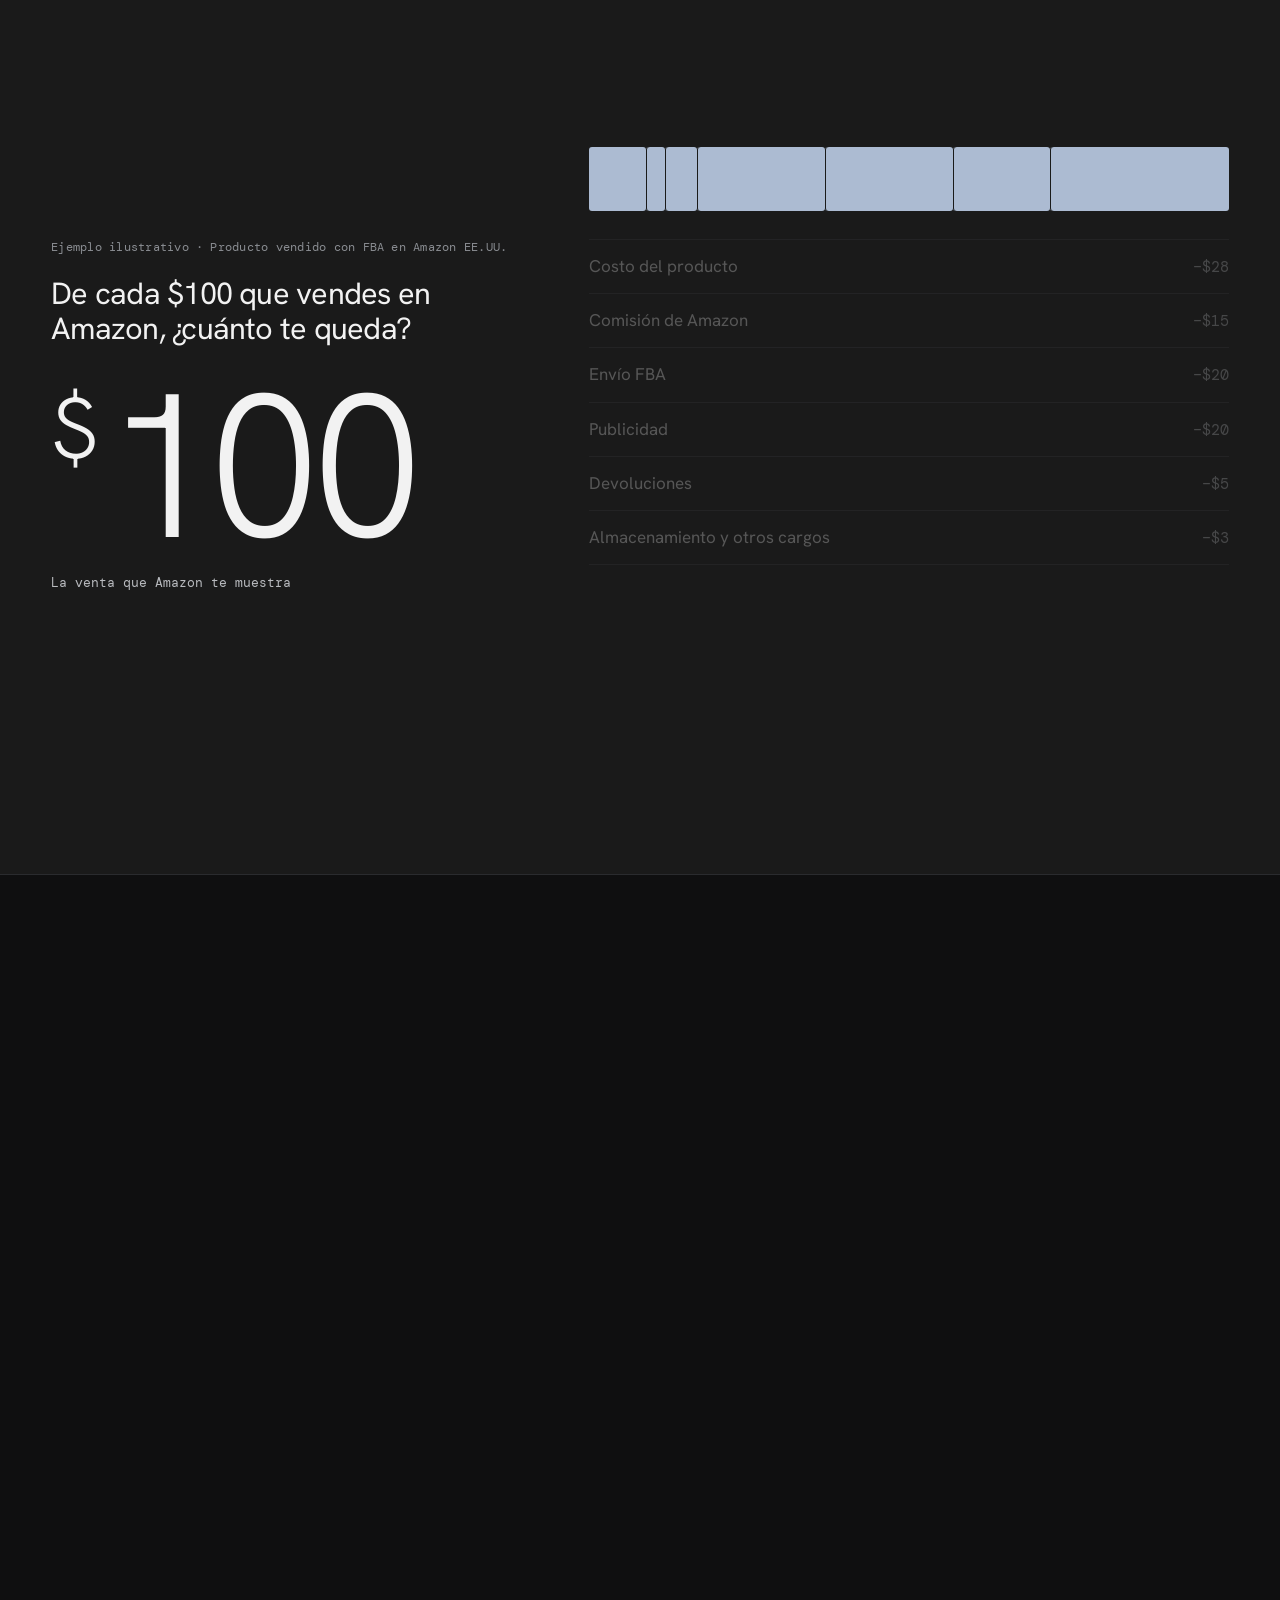
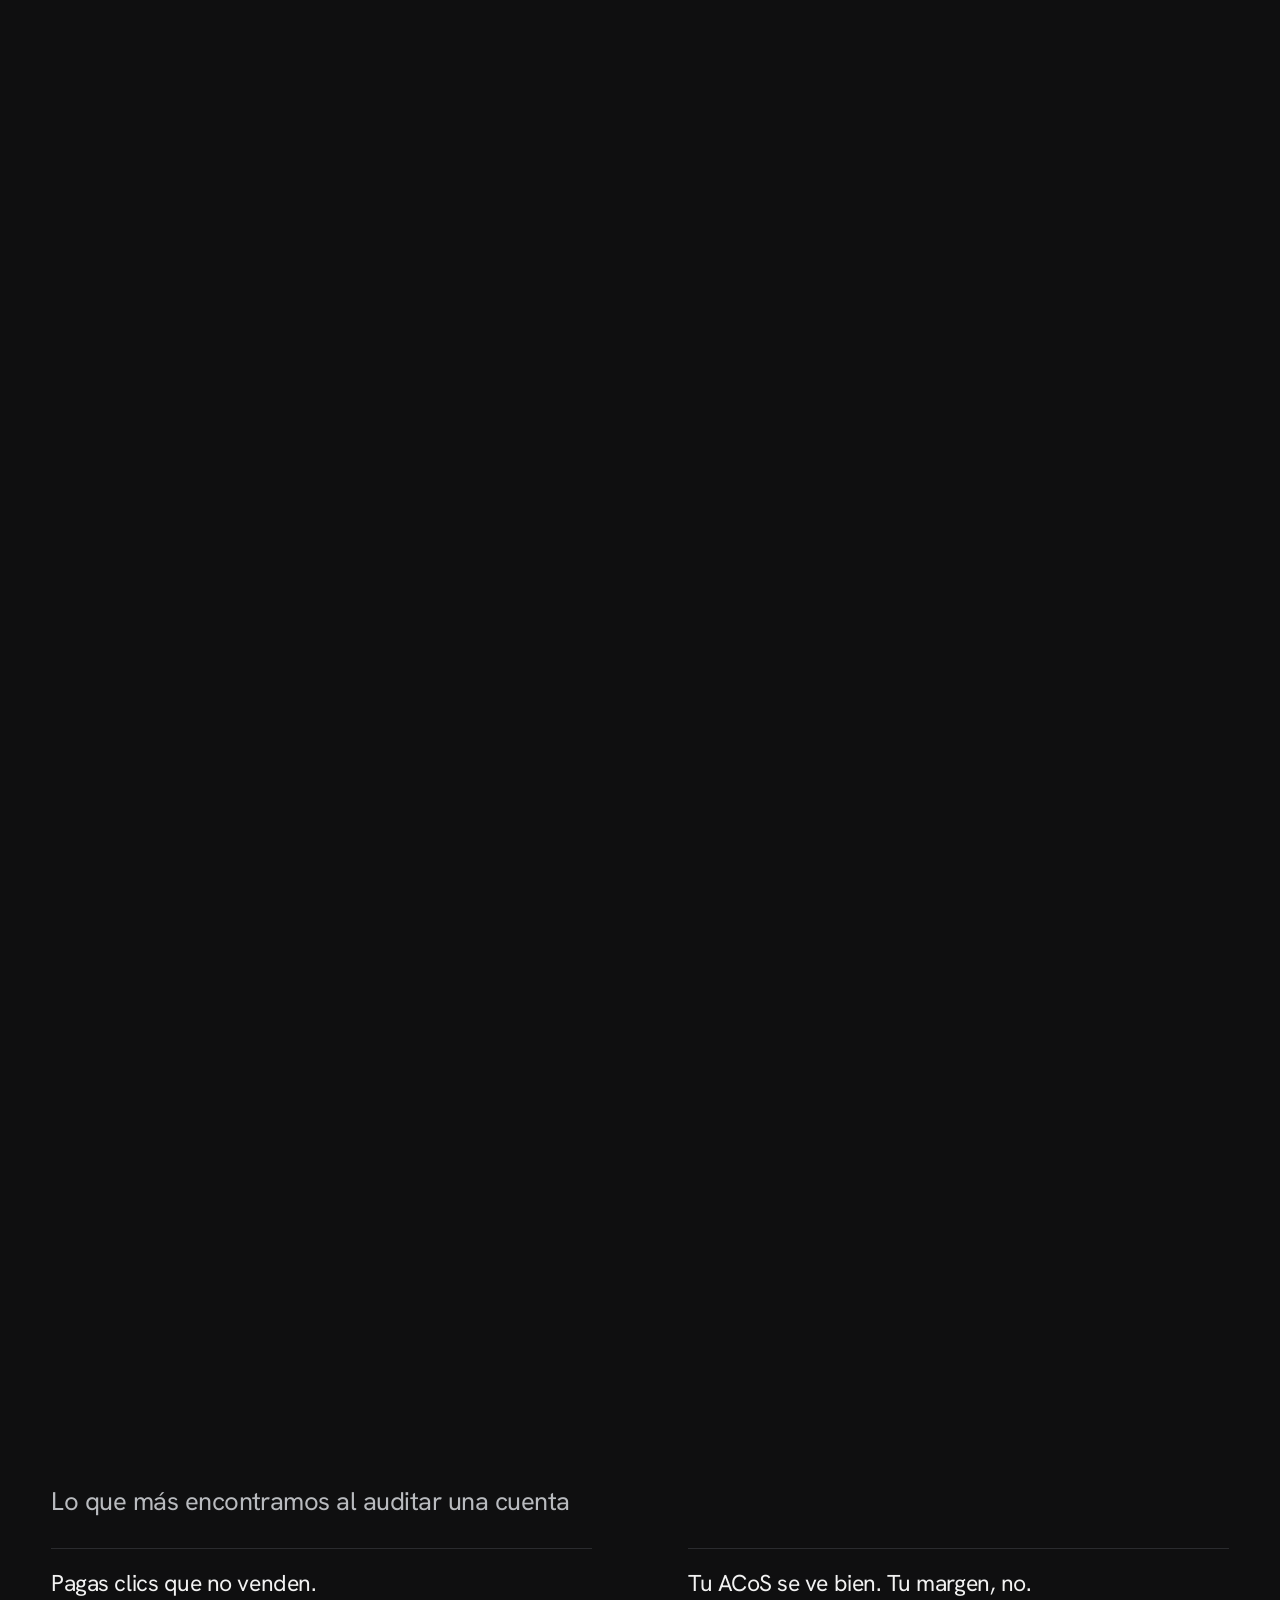
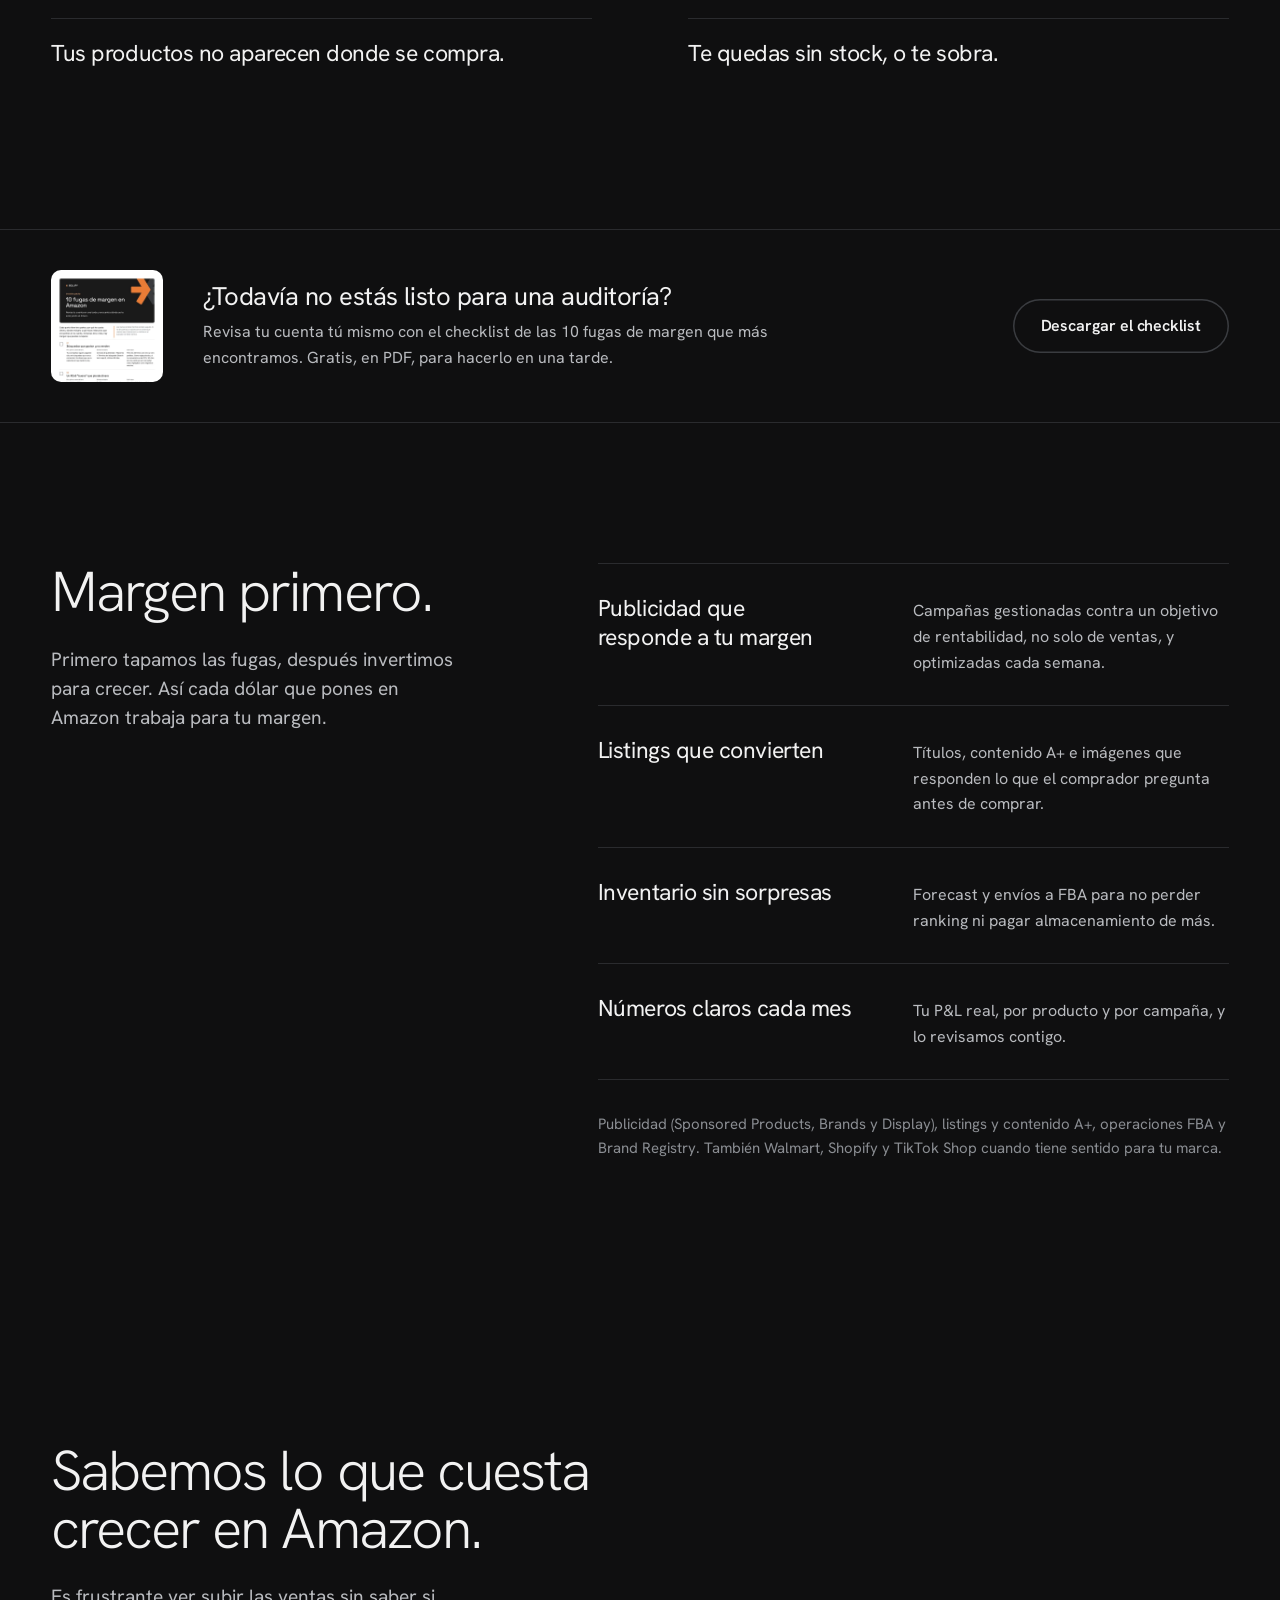
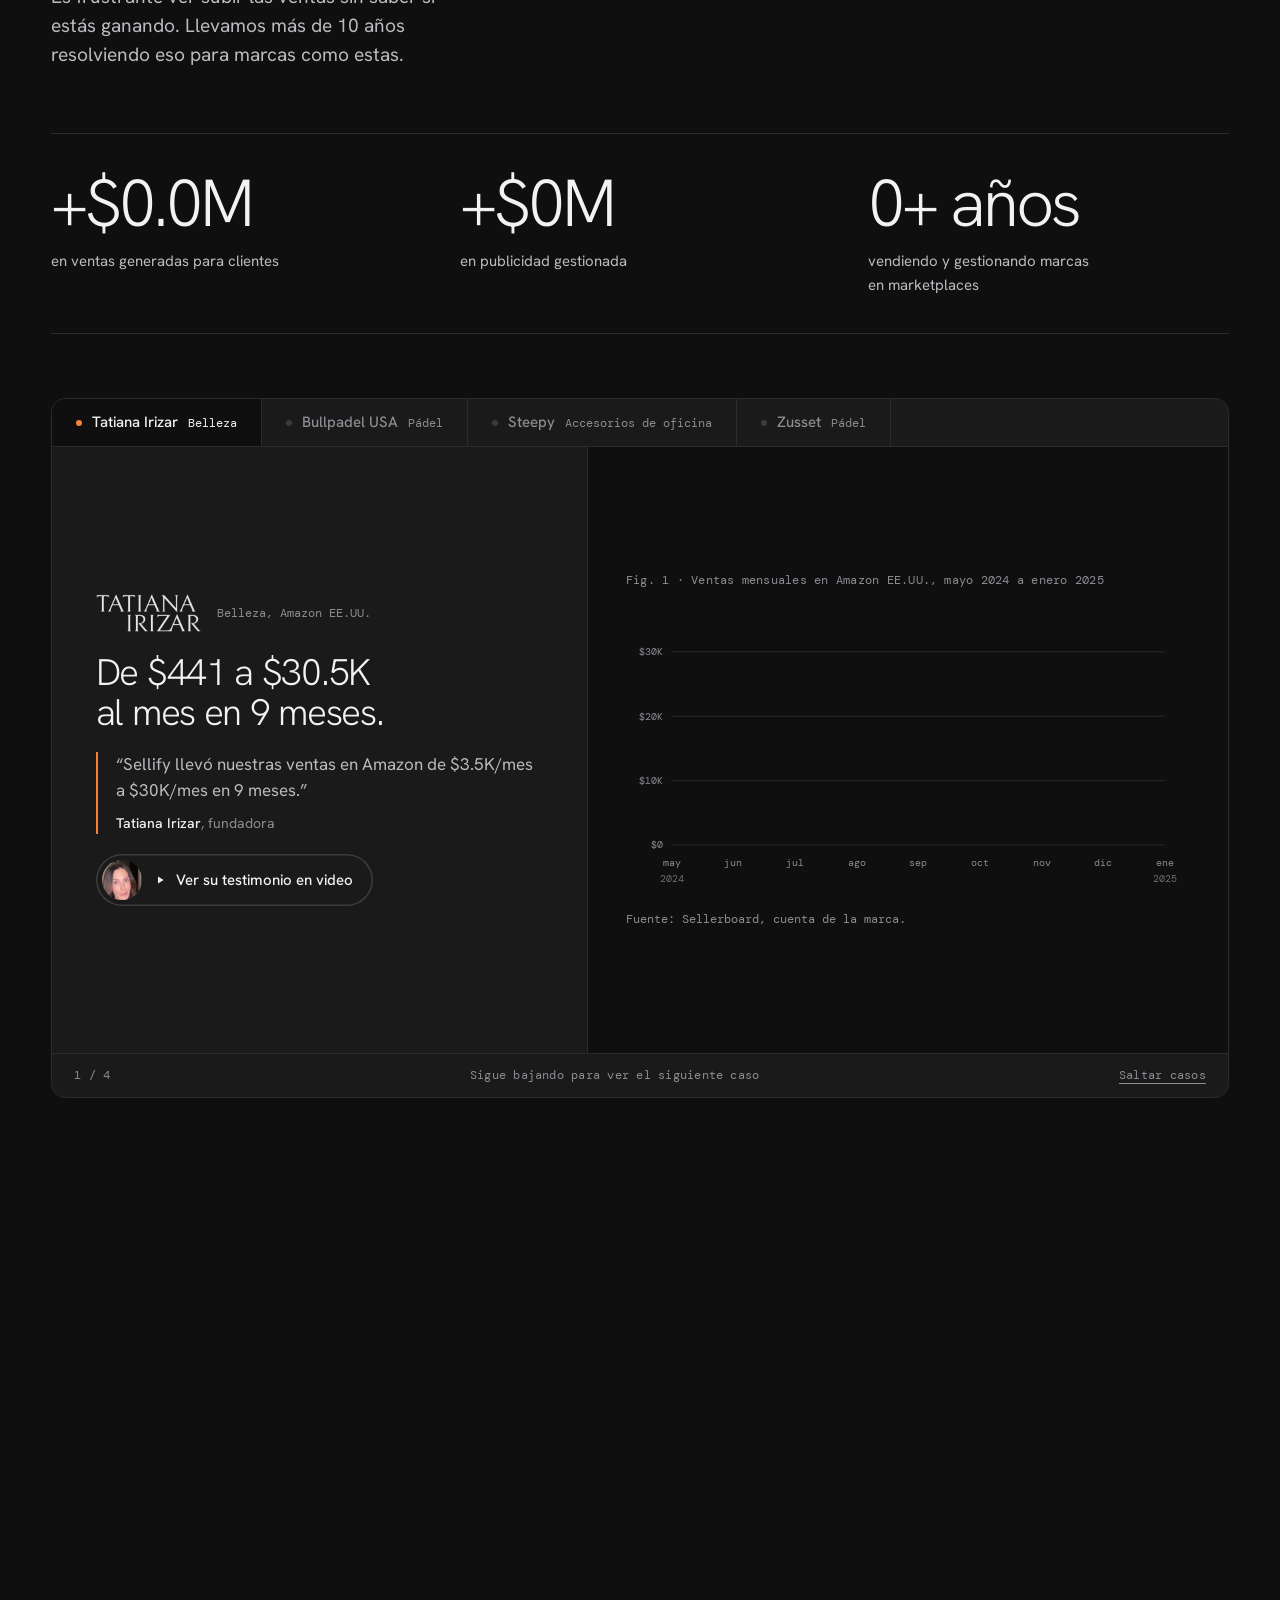
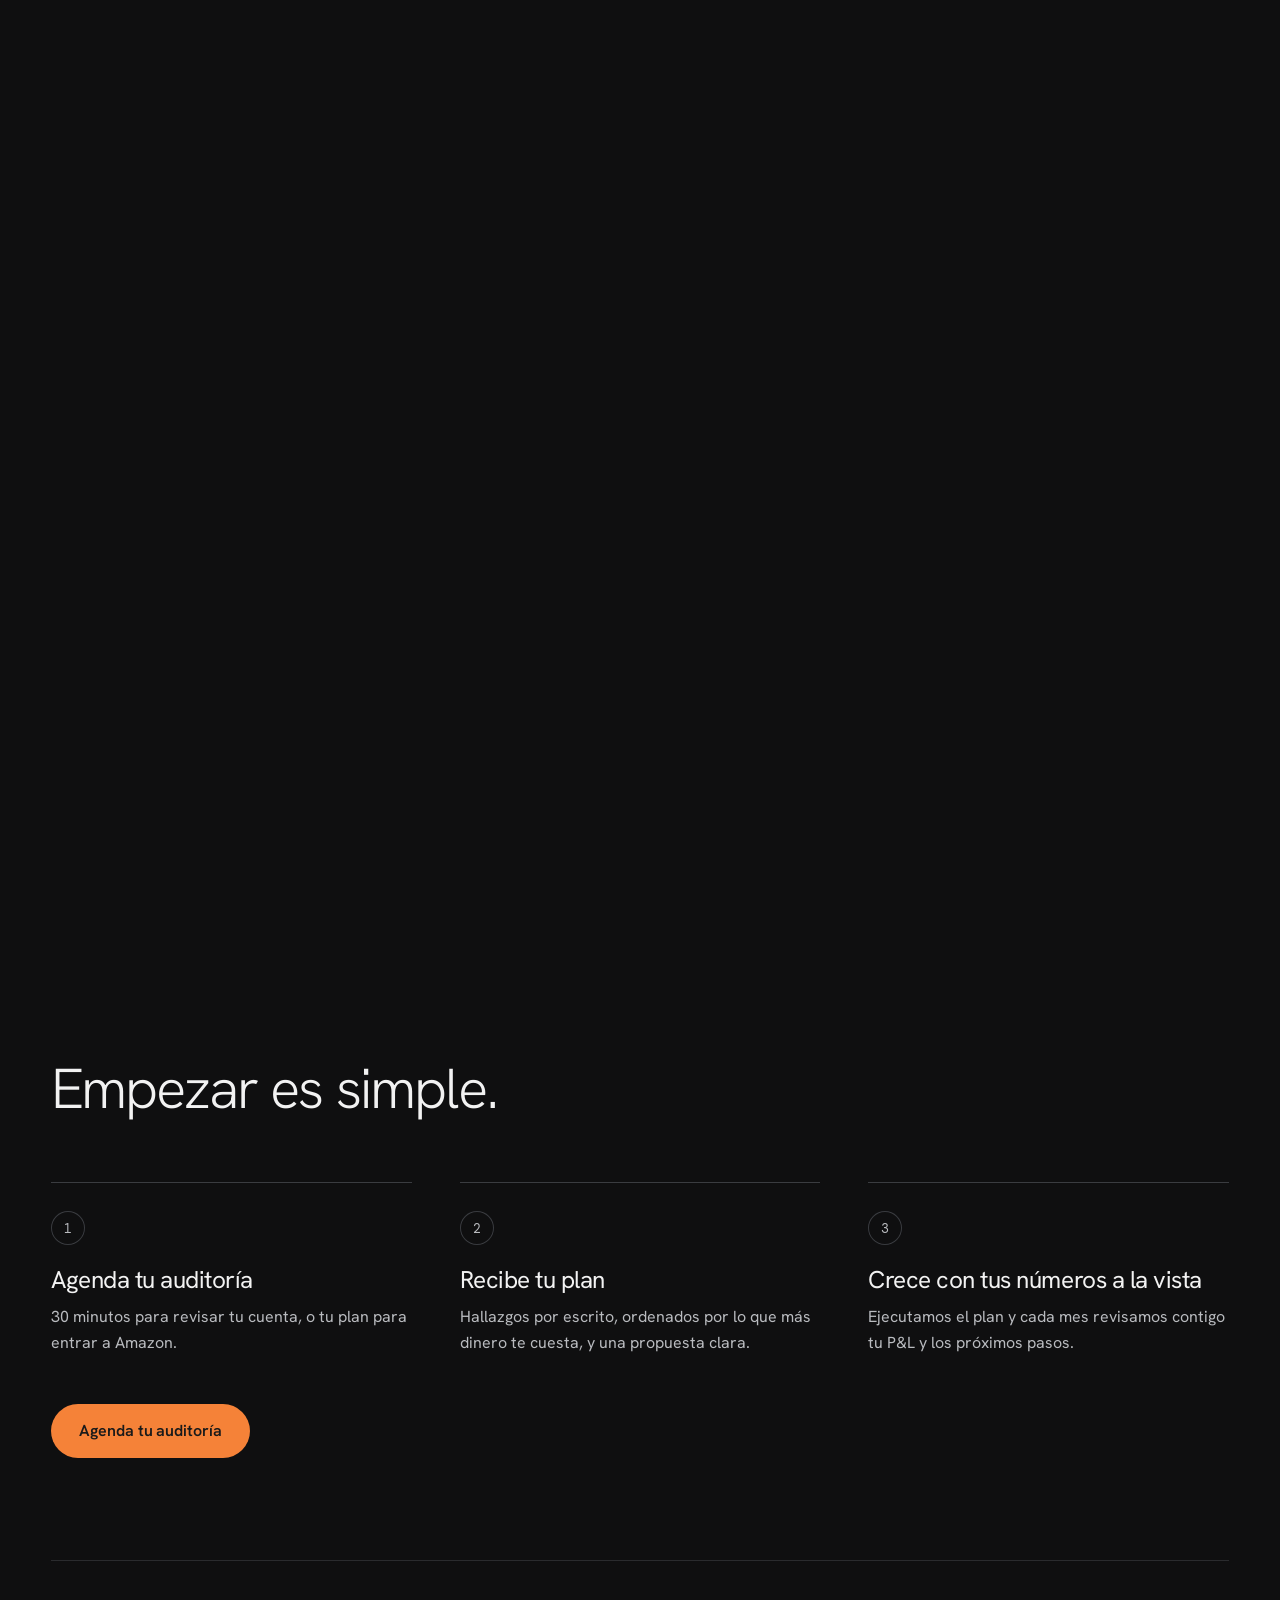
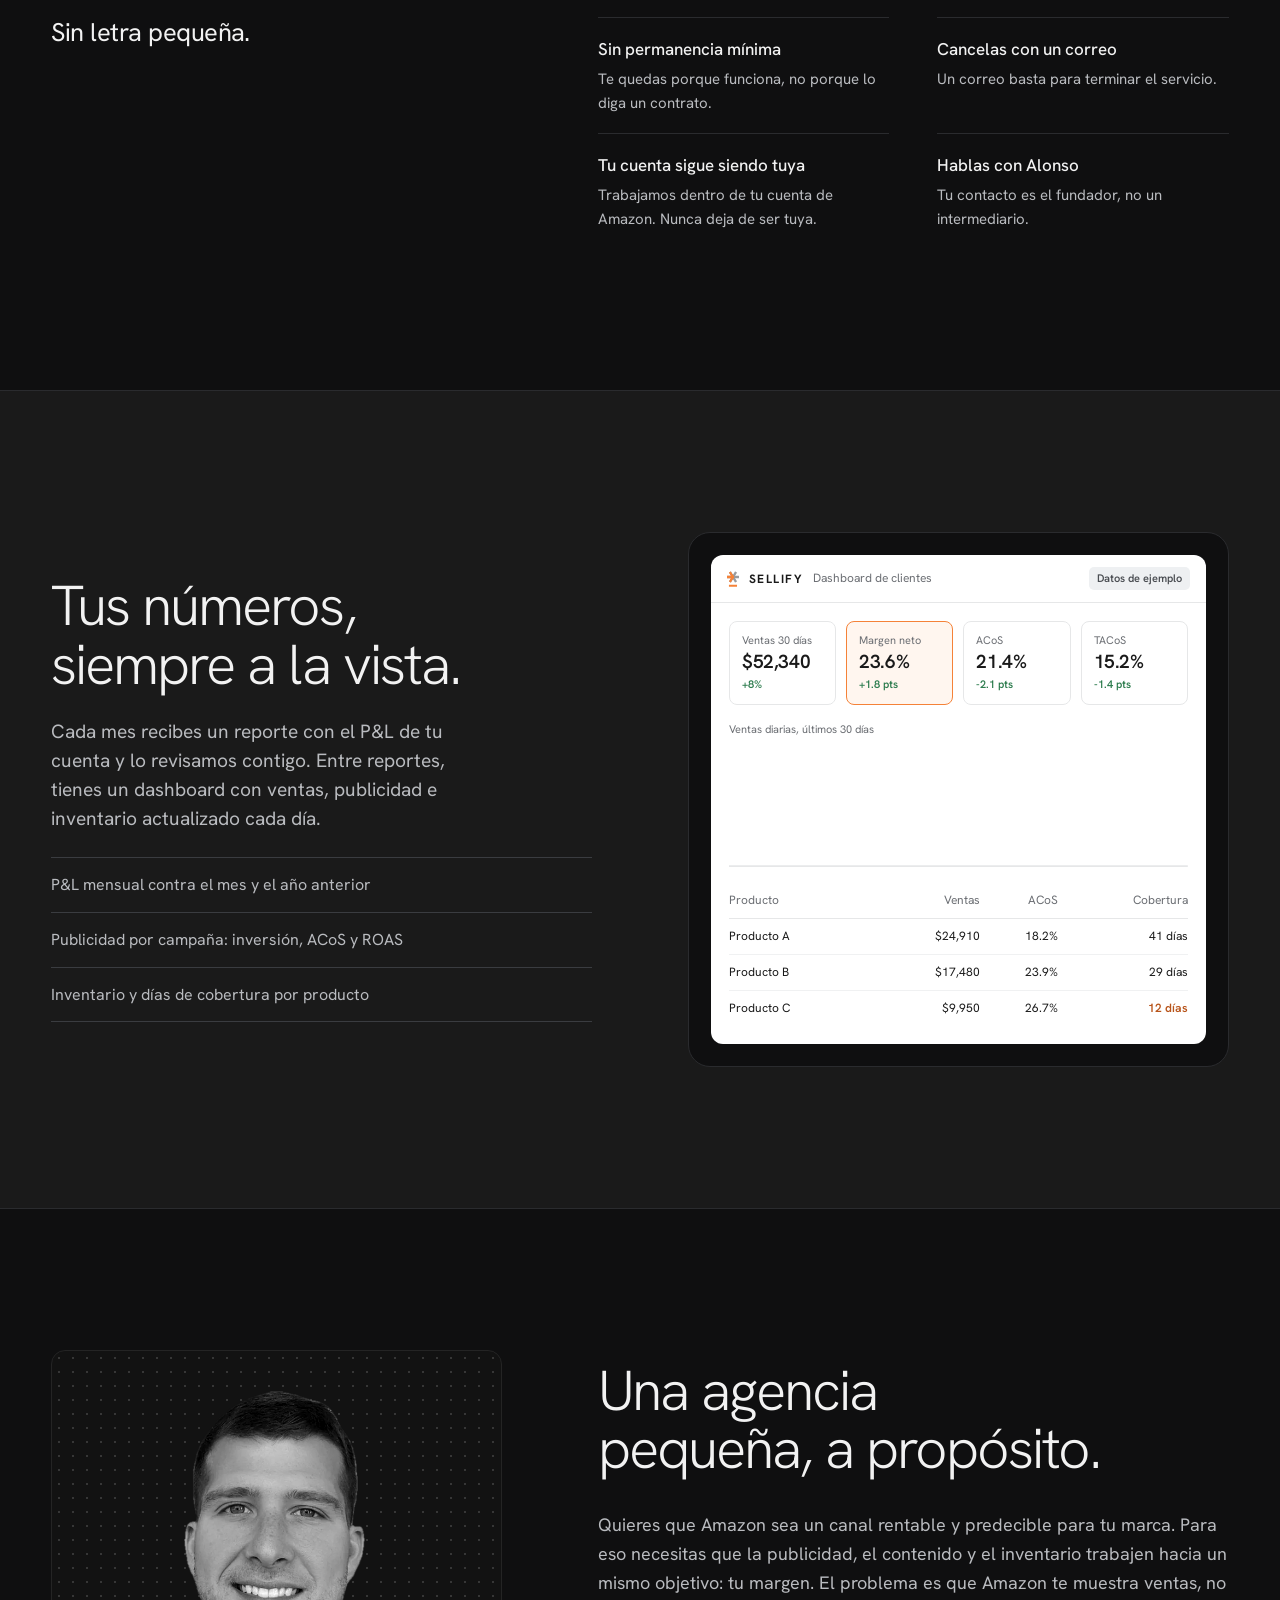
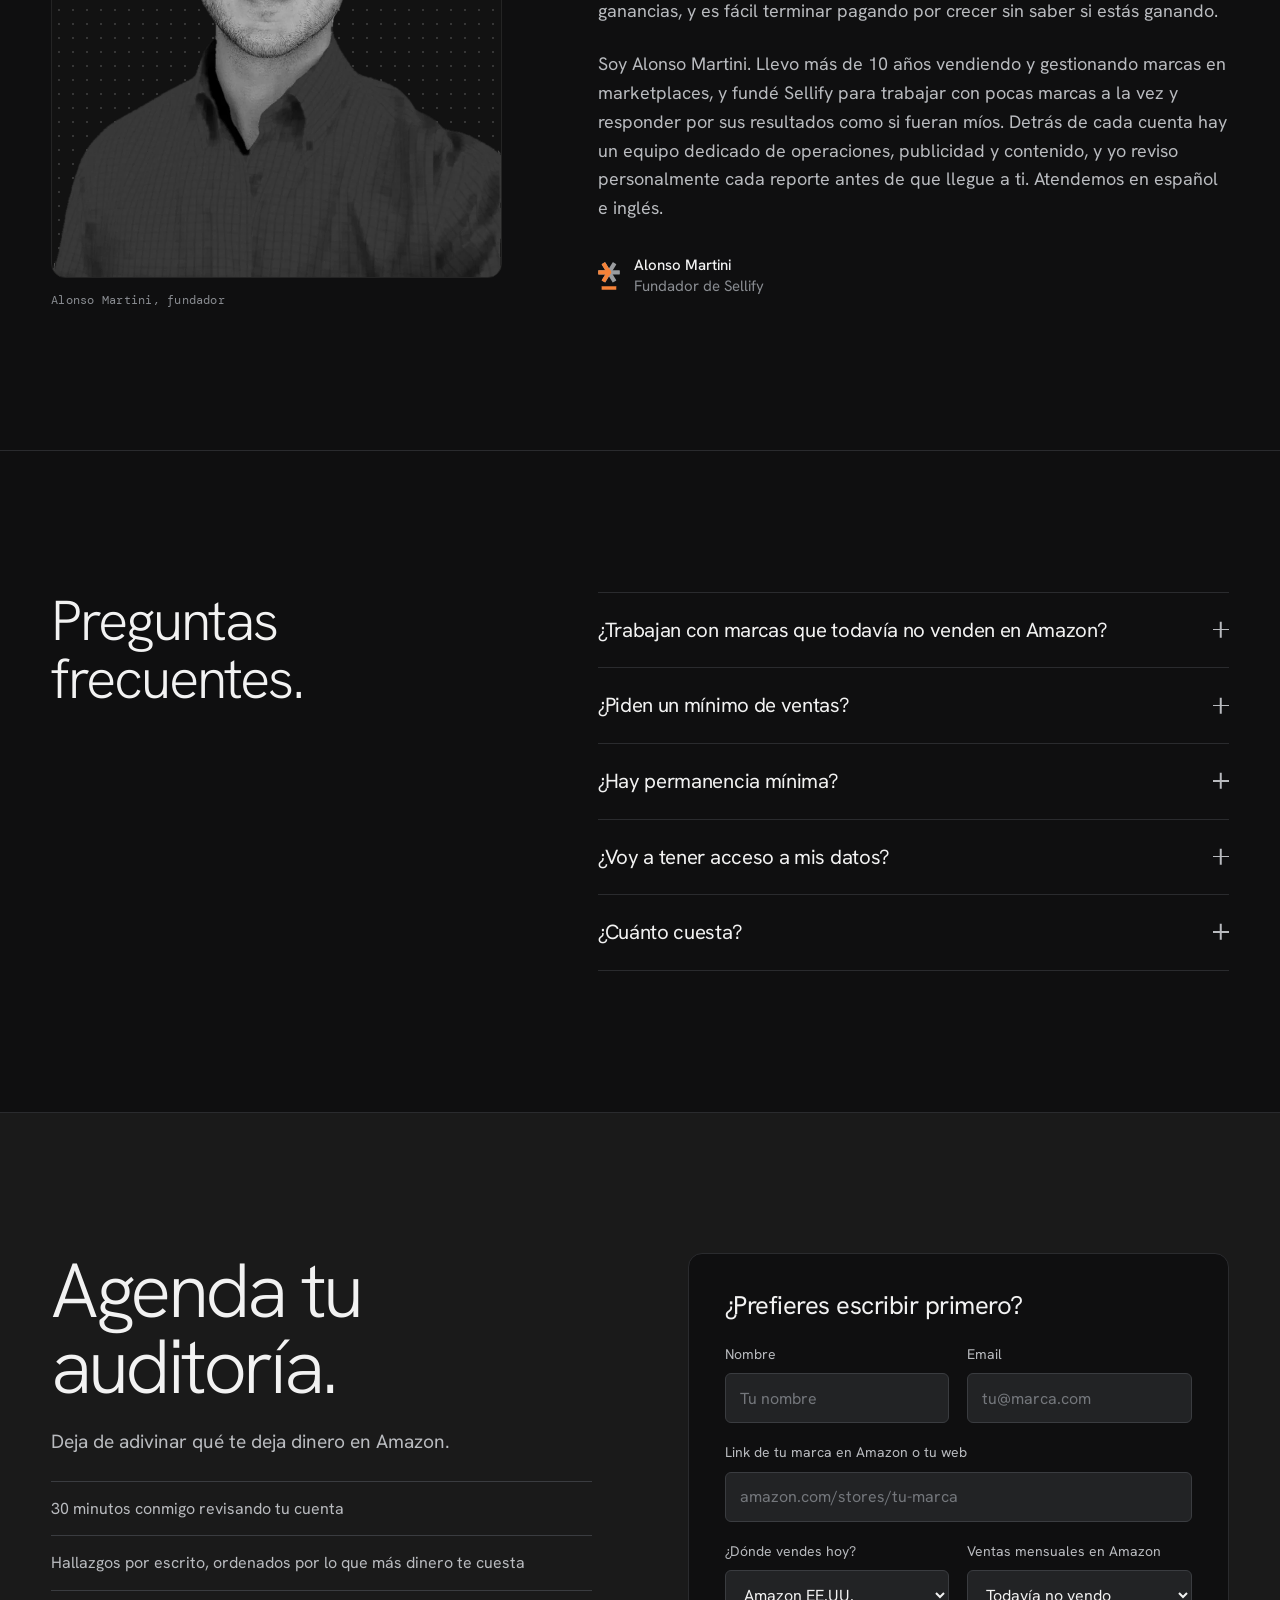
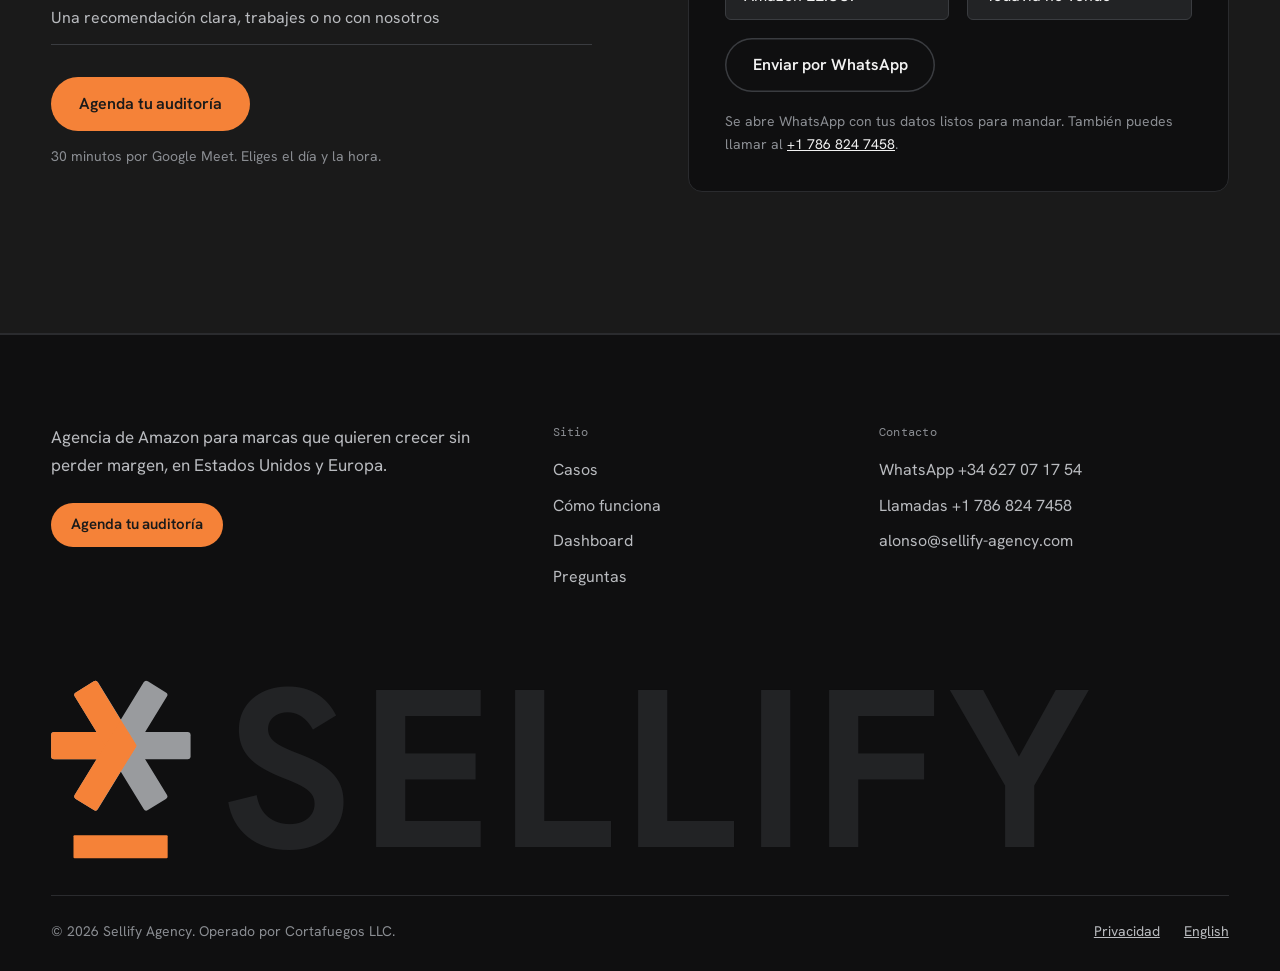
==== commit fd7df479: "Preview: foto del fundador con la camisa en negro Misma foto y misma prenda: solo cambia el tono de " ====
--- a/index.html
+++ b/index.html
@@ -320,7 +320,7 @@
 <section id="fundador" class="sec">
   <div class="wrap founder">
     <figure class="founder__photo">
-      <img src="/assets/alonso.webp" width="821" height="889" alt="Alonso Martini, fundador de Sellify" loading="lazy">
+      <img src="/assets/alonso-camisa-negra.webp" width="821" height="889" alt="Alonso Martini, fundador de Sellify" loading="lazy">
       <figcaption class="cap">Alonso Martini, fundador</figcaption>
     </figure>
     <div class="founder__copy">
